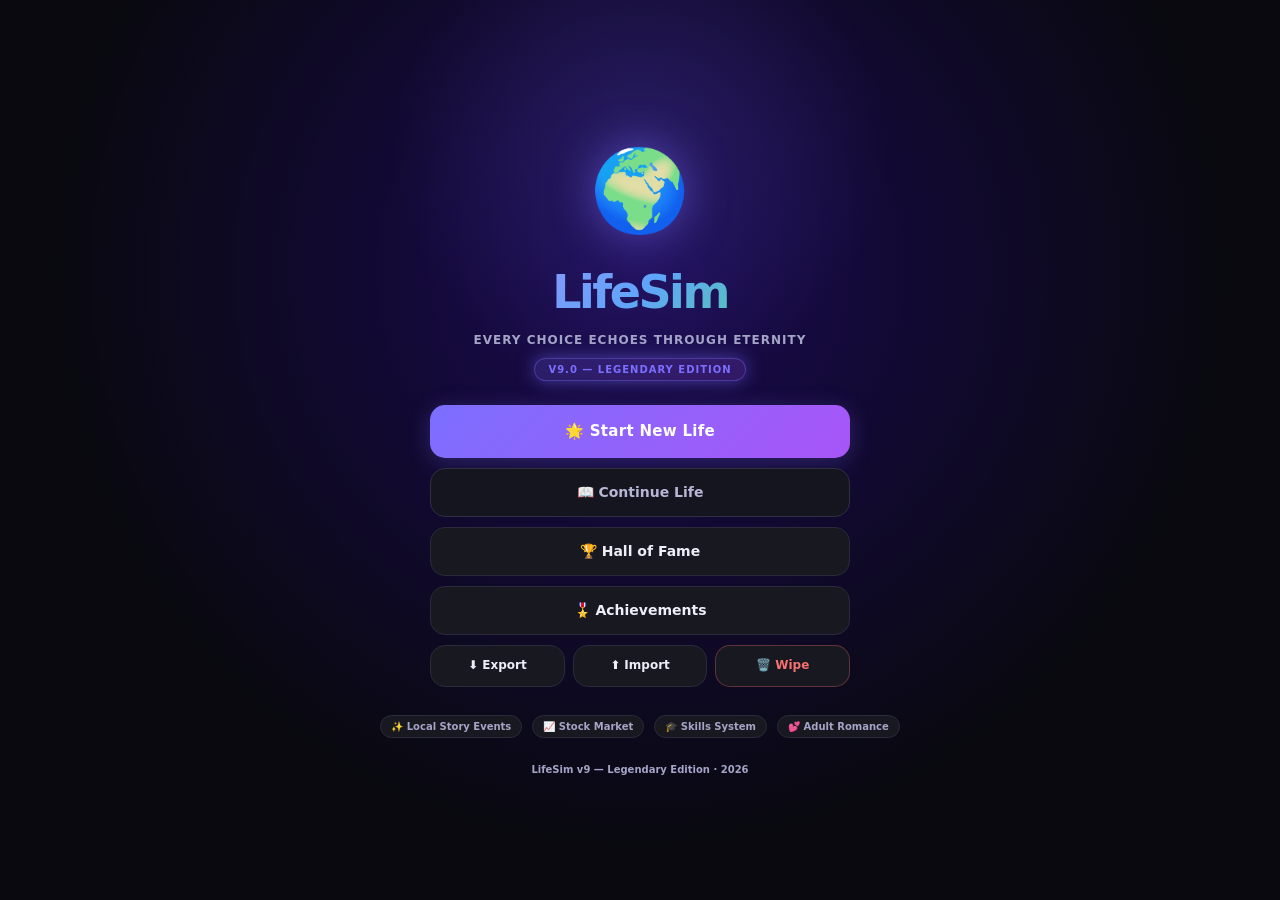
==== index.html @ a1b8a479 "release" ====
<!DOCTYPE html>
<html lang="en">
<head>
<meta charset="UTF-8">
<meta name="viewport" content="width=device-width,initial-scale=1">
<title>LifeSim v9</title>
<meta name="description" content="A deep static life simulation game with careers, relationships, business, retirement, milestones, and replay challenges.">
<meta property="og:title" content="LifeSim v9">
<meta property="og:description" content="Live a full simulated life with choices that ripple across years.">
<meta property="og:image" content="og-image.svg">
<meta name="twitter:card" content="summary_large_image">
<link rel="icon" href="favicon.svg" type="image/svg+xml">
<link rel="stylesheet" href="css/base.css">
<link rel="stylesheet" href="css/components.css">
<link rel="stylesheet" href="css/screens.css">
<link rel="stylesheet" href="css/animations.css">
</head>
<body>
<div id="app">

<!-- SPLASH -->
<div id="splash-screen" class="screen active">
  <div class="splash-glow"></div>
  <div class="splash-logo">
    <span class="logo-emoji">🌍</span>
    <h1>LifeSim</h1>
    <p class="tagline">Every choice echoes through eternity</p>
    <div class="ver-badge">v9.0 — LEGENDARY EDITION</div>
  </div>
  <div class="splash-menu">
    <button type="button" class="btn-primary btn-pulse" onclick="App.newLife()">🌟 Start New Life</button>
    <button type="button" class="btn-secondary" id="btn-continue" onclick="App.loadGame()" disabled>📖 Continue Life</button>
    <button type="button" class="btn-secondary" onclick="App.showHOF()">🏆 Hall of Fame</button>
    <button type="button" class="btn-secondary" onclick="App.showAchievements()">🎖️ Achievements</button>
    <div class="save-tools" aria-label="Save management">
      <button type="button" class="btn-secondary btn-compact" onclick="App.exportSave()">⬇️ Export</button>
      <button type="button" class="btn-secondary btn-compact" onclick="App.importSaveClick()">⬆️ Import</button>
      <button type="button" class="btn-secondary btn-compact danger-soft" onclick="App.wipeData()">🗑️ Wipe</button>
    </div>
    <input type="file" id="save-import" accept="application/json,.json" hidden onchange="App.importSaveFile(this)">
  </div>
  <div class="splash-features">
    <span>✨ Local Story Events</span><span>📈 Stock Market</span><span>🎓 Skills System</span><span>💕 Adult Romance</span>
  </div>
  <div class="splash-foot">LifeSim v9 — Legendary Edition · 2026</div>
</div>

<!-- CREATE -->
<div id="create-screen" class="screen">
  <div class="topbar">
    <button type="button" class="back-btn" onclick="App.show('splash-screen')">← Back</button>
    <span class="topbar-title">👶 Create Your Life</span>
    <span></span>
  </div>
  <div class="create-scroll">
    <div class="create-inner">
      <div class="create-left">
        <div class="create-avatar" id="create-avatar">👦</div>
        <div class="form-group">
          <label class="form-label">First Name</label>
          <input type="text" id="inp-name" name="name" class="form-input" placeholder="Enter name…" maxlength="20" autocomplete="given-name">
        </div>
        <div class="form-group">
          <label class="form-label">Gender</label>
          <div class="gender-grid">
            <button type="button" class="gbtn selected" id="gbtn-m" onclick="Create.setGender('male')"><span class="ge">👦</span>Male</button>
            <button type="button" class="gbtn" id="gbtn-f" onclick="Create.setGender('female')"><span class="ge">👧</span>Female</button>
          </div>
        </div>
        <div class="form-group">
          <label class="form-label">Country of Birth</label>
          <select id="inp-country" name="country" class="form-select"></select>
        </div>
        <div class="form-group">
          <label class="form-label">Difficulty</label>
          <select id="inp-diff" name="difficulty" class="form-select">
            <option value="easy">😊 Easy — Born wealthy</option>
            <option value="normal" selected>🙂 Normal — Average start</option>
            <option value="hard">😤 Hard — Born poor</option>
            <option value="extreme">💀 Extreme — Brutal realism</option>
            <option value="custom">⚙️ Custom — Set your own stats</option>
          </select>
        </div>
        <div class="form-group">
          <label class="form-label">Challenge Mode</label>
          <select id="inp-challenge" name="challenge" class="form-select" onchange="Create.updatePreview()"></select>
        </div>
        <div class="form-group">
          <label class="form-label">Starting Perk</label>
          <div class="row-card" onclick="Create.rollPerk()" style="margin-bottom:0">
            <span class="ri" id="perk-ico">🎲</span>
            <div class="rd"><div class="rt" id="perk-name">Random Perk</div><div class="rs" id="perk-desc">Rolls a replay perk for this life</div></div>
          </div>
        </div>
        <div id="custom-stats" style="display:none;background:var(--s1);border-radius:12px;padding:12px;border:1.5px solid var(--b1)">
          <div class="custom-stat-row"><span>😊 Happiness</span><input type="range" id="cs-hap" min="5" max="95" value="50" class="stat-slider" oninput="Create.sl('hap',this.value)"><span id="cs-hap-v" class="slider-val">50</span></div>
          <div class="custom-stat-row"><span>❤️ Health</span><input type="range" id="cs-hlt" min="5" max="95" value="50" class="stat-slider" oninput="Create.sl('hlt',this.value)"><span id="cs-hlt-v" class="slider-val">50</span></div>
          <div class="custom-stat-row"><span>🧠 Smarts</span><input type="range" id="cs-smt" min="5" max="95" value="50" class="stat-slider" oninput="Create.sl('smt',this.value)"><span id="cs-smt-v" class="slider-val">50</span></div>
          <div class="custom-stat-row"><span>✨ Looks</span><input type="range" id="cs-lks" min="5" max="95" value="50" class="stat-slider" oninput="Create.sl('lks',this.value)"><span id="cs-lks-v" class="slider-val">50</span></div>
        </div>
        <div class="form-group">
          <label class="form-label">Personality Trait</label>
          <div class="trait-grid" id="trait-grid"></div>
        </div>
      </div>
      <div class="create-right">
        <div class="form-group">
          <label class="form-label">🎯 Life Ambition</label>
          <div id="ambition-list"></div>
        </div>
        <div id="create-preview-box" style="background:var(--s2);border-radius:12px;padding:14px;border:1.5px solid var(--b1);margin-top:12px">
          <div style="font-size:10px;font-weight:900;color:var(--muted);text-transform:uppercase;letter-spacing:1.2px;margin-bottom:8px">Life Preview</div>
          <div id="preview-text" style="font-size:12px;font-weight:600;color:var(--muted);line-height:1.7"></div>
        </div>
      </div>
    </div>
    <button type="button" class="btn-primary" style="margin-top:12px;max-width:600px;margin-left:auto;margin-right:auto;display:block" onclick="App.startGame()">🚀 Begin Your Story</button>
  </div>
</div>

<!-- GAME -->
<div id="game-screen" class="screen">

  <!-- SIDEBAR (desktop only — shown via CSS) -->
  <aside class="game-sidebar" id="game-sidebar">
    <div class="sidebar-char">
      <div class="sidebar-avatar" id="g-avatar">😊</div>
      <div class="sidebar-name" id="g-name">Name</div>
      <div class="sidebar-sub" id="g-info">Age 0</div>
      <div class="sidebar-tags" id="g-tags"></div>
    </div>
    <div class="sidebar-money-box">
      <div class="smb-val" id="g-money">$0</div>
      <div class="smb-lbl">Net Worth</div>
      <div class="smb-inc" id="g-income"></div>
      <div class="smb-cash" id="g-cash"></div>
    </div>
    <div class="sidebar-stats">
      <div class="ssb"><div class="ssb-top"><span class="ssb-l">😊 Happiness</span><span class="ssb-v" id="sv-hap" style="color:var(--yellow)">0</span></div><div class="ssb-track"><div class="ssb-fill" id="sf-hap" style="background:var(--yellow)"></div></div></div>
      <div class="ssb"><div class="ssb-top"><span class="ssb-l">❤️ Health</span><span class="ssb-v" id="sv-hlt" style="color:var(--green)">0</span></div><div class="ssb-track"><div class="ssb-fill" id="sf-hlt" style="background:var(--green)"></div></div></div>
      <div class="ssb"><div class="ssb-top"><span class="ssb-l">🧠 Smarts</span><span class="ssb-v" id="sv-smt" style="color:var(--cyan)">0</span></div><div class="ssb-track"><div class="ssb-fill" id="sf-smt" style="background:var(--cyan)"></div></div></div>
      <div class="ssb"><div class="ssb-top"><span class="ssb-l">✨ Looks</span><span class="ssb-v" id="sv-lks" style="color:var(--pink)">0</span></div><div class="ssb-track"><div class="ssb-fill" id="sf-lks" style="background:var(--pink)"></div></div></div>
      <div class="ssb"><div class="ssb-top"><span class="ssb-l">⚡ Fitness</span><span class="ssb-v" id="sv-fit" style="color:var(--orange)">0</span></div><div class="ssb-track"><div class="ssb-fill" id="sf-fit" style="background:var(--orange)"></div></div></div>
      <div class="ssb"><div class="ssb-top"><span class="ssb-l">😤 Stress</span><span class="ssb-v" id="sv-str" style="color:var(--teal)">0</span></div><div class="ssb-track"><div class="ssb-fill" id="sf-str" style="background:var(--teal)"></div></div></div>
      <div class="ssb"><div class="ssb-top"><span class="ssb-l">🌟 Fame</span><span class="ssb-v" id="sv-fam" style="color:var(--accent)">0</span></div><div class="ssb-track"><div class="ssb-fill" id="sf-fam" style="background:var(--accent)"></div></div></div>
      <div class="ssb"><div class="ssb-top"><span class="ssb-l">⚖️ Karma</span><span class="ssb-v" id="sv-kar" style="color:var(--teal)">0</span></div><div class="ssb-track"><div class="ssb-fill" id="sf-kar" style="background:var(--teal)"></div></div></div>
    </div>
    <div class="sidebar-spacer"></div>
    <button type="button" class="age-btn-side" id="age-btn-side" onclick="Engine.ageUp()">⏩ Age Up — Year +1</button>
  </aside>

  <!-- MAIN CONTENT -->
  <div class="game-main">
    <!-- Mobile-only header -->
    <div class="game-hdr" id="game-hdr">
      <div class="hdr-row1">
        <div class="avatar-wrap" id="g-avatar-m">😊</div>
        <div class="char-meta">
          <div class="char-name" id="g-name-m">Name</div>
          <div class="char-sub" id="g-info-m">Age 0</div>
          <div class="char-tags" id="g-tags-m"></div>
        </div>
        <div class="money-block">
          <div class="money-val" id="g-money-m">$0</div>
          <div class="money-lbl">Net Worth</div>
          <div class="money-inc" id="g-income-m"></div>
          <div class="money-cash" id="g-cash-m"></div>
        </div>
      </div>
      <div class="stats-bar-grid">
        <div class="sb"><div class="sb-top"><span class="sb-l">😊</span><span class="sb-v" id="sv-hap-m" style="color:var(--yellow)">0</span></div><div class="sb-track"><div class="sb-fill" id="sf-hap-m" style="background:var(--yellow)"></div></div></div>
        <div class="sb"><div class="sb-top"><span class="sb-l">❤️</span><span class="sb-v" id="sv-hlt-m" style="color:var(--green)">0</span></div><div class="sb-track"><div class="sb-fill" id="sf-hlt-m" style="background:var(--green)"></div></div></div>
        <div class="sb"><div class="sb-top"><span class="sb-l">🧠</span><span class="sb-v" id="sv-smt-m" style="color:var(--cyan)">0</span></div><div class="sb-track"><div class="sb-fill" id="sf-smt-m" style="background:var(--cyan)"></div></div></div>
        <div class="sb"><div class="sb-top"><span class="sb-l">✨</span><span class="sb-v" id="sv-lks-m" style="color:var(--pink)">0</span></div><div class="sb-track"><div class="sb-fill" id="sf-lks-m" style="background:var(--pink)"></div></div></div>
        <div class="sb"><div class="sb-top"><span class="sb-l">⚡</span><span class="sb-v" id="sv-fit-m" style="color:var(--orange)">0</span></div><div class="sb-track"><div class="sb-fill" id="sf-fit-m" style="background:var(--orange)"></div></div></div>
        <div class="sb"><div class="sb-top"><span class="sb-l">😤</span><span class="sb-v" id="sv-str-m" style="color:var(--teal)">0</span></div><div class="sb-track"><div class="sb-fill" id="sf-str-m" style="background:var(--teal)"></div></div></div>
        <div class="sb"><div class="sb-top"><span class="sb-l">🌟</span><span class="sb-v" id="sv-fam-m" style="color:var(--accent)">0</span></div><div class="sb-track"><div class="sb-fill" id="sf-fam-m" style="background:var(--accent)"></div></div></div>
        <div class="sb"><div class="sb-top"><span class="sb-l">⚖️</span><span class="sb-v" id="sv-kar-m" style="color:var(--teal)">0</span></div><div class="sb-track"><div class="sb-fill" id="sf-kar-m" style="background:var(--teal)"></div></div></div>
      </div>
    </div>

    <!-- Tab nav -->
    <nav class="nav-bar">
      <button type="button" class="nt active" data-tab="life"     onclick="UI.tab('life')">    <span class="ni">🌟</span><span class="nl">Life</span></button>
      <button type="button" class="nt"        data-tab="mind"     onclick="UI.tab('mind')">    <span class="ni">🧠</span><span class="nl">Mind</span></button>
      <button type="button" class="nt"        data-tab="love"     onclick="UI.tab('love')">    <span class="ni">❤️</span><span class="nl">Love</span></button>
      <button type="button" class="nt"        data-tab="career"   onclick="UI.tab('career')">  <span class="ni">💼</span><span class="nl">Career</span></button>
      <button type="button" class="nt"        data-tab="assets"   onclick="UI.tab('assets')">  <span class="ni">🏠</span><span class="nl">Assets</span></button>
      <button type="button" class="nt"        data-tab="health"   onclick="UI.tab('health')">  <span class="ni">❤️‍🩹</span><span class="nl">Health</span></button>
      <button type="button" class="nt"        data-tab="crime"    onclick="UI.tab('crime')">   <span class="ni">🚔</span><span class="nl">Crime</span></button>
      <button type="button" class="nt"        data-tab="social"   onclick="UI.tab('social')">  <span class="ni">📱</span><span class="nl">Social</span></button>
      <button type="button" class="nt"        data-tab="business" onclick="UI.tab('business')"><span class="ni">🏢</span><span class="nl">Biz</span></button>
      <button type="button" class="nt"        data-tab="pets"     onclick="UI.tab('pets')">    <span class="ni">🐾</span><span class="nl">Pets</span></button>
      <button type="button" class="nt"        data-tab="skills"   onclick="UI.tab('skills')">  <span class="ni">🎓</span><span class="nl">Skills</span></button>
      <button type="button" class="nt"        data-tab="stocks"   onclick="UI.tab('stocks')">  <span class="ni">📈</span><span class="nl">Stocks</span></button>
      <button type="button" class="nt"        data-tab="goals"    onclick="UI.tab('goals')">   <span class="ni">🎯</span><span class="nl">Goals</span></button>
    </nav>

    <!-- Content -->
    <div class="content-area">
      <div id="tab-life"     class="tab-panel active"></div>
      <div id="tab-mind"     class="tab-panel"></div>
      <div id="tab-love"     class="tab-panel"></div>
      <div id="tab-career"   class="tab-panel"></div>
      <div id="tab-assets"   class="tab-panel"></div>
      <div id="tab-health"   class="tab-panel"></div>
      <div id="tab-crime"    class="tab-panel"></div>
      <div id="tab-social"   class="tab-panel"></div>
      <div id="tab-business" class="tab-panel"></div>
      <div id="tab-pets"     class="tab-panel"></div>
      <div id="tab-skills"   class="tab-panel"></div>
      <div id="tab-stocks"   class="tab-panel"></div>
      <div id="tab-goals"    class="tab-panel"></div>
    </div>

    <!-- Mobile footer age-up -->
    <div class="game-foot">
      <div class="age-wrap">
        <button type="button" class="age-btn" id="age-btn" onclick="Engine.ageUp()">⏩ Age Up — Year +1</button>
      </div>
    </div>
  </div><!-- .game-main -->
</div><!-- #game-screen -->

<!-- DEATH -->
<div id="death-screen" class="screen">
  <div class="death-bg-fx"></div>
  <div class="death-body">
    <div class="death-icon">🪦</div>
    <h2 class="death-title" id="dt-title">You have died.</h2>
    <p class="death-cause" id="dt-cause"></p>
    <blockquote class="death-quote" id="dt-quote"></blockquote>
    <div class="death-grade-box">
      <div class="death-grade" id="dt-grade">C</div>
      <div class="death-grade-lbl" id="dt-grade-lbl">Average Life</div>
    </div>
    <div class="death-story" id="dt-story"></div>
    <div class="death-stats" id="dt-stats"></div>
    <div class="death-acts">
      <button type="button" class="btn-primary" onclick="App.newLife()">🌟 New Life</button>
      <button type="button" class="btn-secondary" onclick="App.show('splash-screen')">🏠 Main Menu</button>
    </div>
  </div>
</div>

<!-- HOF -->
<div id="hof-screen" class="screen">
  <div class="topbar">
    <button type="button" class="back-btn" onclick="App.show('splash-screen')">← Back</button>
    <span class="topbar-title">🏆 Hall of Fame</span><span></span>
  </div>
  <div class="hof-body" id="hof-body"></div>
</div>

<!-- ACHIEVEMENTS -->
<div id="ach-screen" class="screen">
  <div class="topbar">
    <button type="button" class="back-btn" onclick="App.show('splash-screen')">← Back</button>
    <span class="topbar-title">🎖️ Achievements</span><span></span>
  </div>
  <div class="ach-body" id="ach-body"></div>
</div>

</div><!-- #app -->

<!-- Modal -->
<div class="modal-bg" id="ev-modal">
  <div class="modal-box">
    <button type="button" class="modal-skip-btn" onclick="UI.closeModal()" title="Skip" aria-label="Skip event">✕</button>
    <span class="modal-icon" id="m-ico">✨</span>
    <div class="modal-title" id="m-title">Event</div>
    <div class="modal-text"  id="m-text"></div>
    <div class="modal-choices" id="m-choices"></div>
  </div>
</div>

<!-- Toast -->
<div id="toast-wrap"></div>

<script src="js/helpers.js"></script>
<script src="data/names.js"></script>
<script src="data/countries.js"></script>
<script src="data/careers.js"></script>
<script src="data/properties.js"></script>
<script src="data/achievements.js"></script>
<script src="data/events.js"></script>
<script src="data/replay.js"></script>
<script src="js/save.js"></script>
<script src="js/life_progress.js"></script>
<script src="js/ui.js"></script>
<script src="js/relations.js"></script>
<script src="js/career.js"></script>
<script src="js/assets.js"></script>
<script src="js/health.js"></script>
<script src="js/crime.js"></script>
<script src="js/social.js"></script>
<script src="js/business.js"></script>
<script src="js/pets.js"></script>
<script src="js/goals.js"></script>
<script src="js/skills.js"></script>
<script src="js/stocks.js"></script>
<script src="js/story_events.js"></script>
<script src="js/engine.js"></script>
<script src="js/main.js"></script>
</body>
</html>
---- css/base.css ----
/* base.css — LifeSim v9 */
*,*::before,*::after{margin:0;padding:0;box-sizing:border-box;-webkit-tap-highlight-color:transparent}
:root{
  --bg:#09090f;--s1:#101018;--s2:#181820;--s3:#202030;--b1:#2a2a3a;--b2:#363648;
  --txt:#eeeef8;--muted:#a4a4c7;--dim:#76769a;
  --accent:#7c6fff;--accent2:#a855f7;--glow:rgba(124,111,255,.26);
  --green:#4ade80;--yellow:#fbbf24;--cyan:#22d3ee;--pink:#f472b6;
  --red:#f87171;--orange:#fb923c;--teal:#2dd4bf;--rose:#fb7185;
  --r:15px;--rs:10px;
  /* Desktop layout */
  --sidebar-w:270px;
}
html,body{
  height:100%;font-family:'Nunito','Segoe UI',system-ui,sans-serif;
  background:var(--bg);color:var(--txt);font-size:15px;line-height:1.5;
  -webkit-font-smoothing:antialiased;
}
button{font-family:inherit;color:inherit;min-width:0;overflow-wrap:anywhere}
button,input,select,textarea{font:inherit}
button:focus-visible,
input:focus-visible,
select:focus-visible,
textarea:focus-visible,
[role="button"]:focus-visible{
  outline:2px solid rgba(238,238,248,.95);
  outline-offset:3px;
  box-shadow:0 0 0 5px rgba(124,111,255,.34);
}
button:disabled{cursor:not-allowed}
::-webkit-scrollbar{width:4px;height:4px}
::-webkit-scrollbar-thumb{background:var(--b1);border-radius:3px}
/* Utility */
.sec{font-size:10px;font-weight:900;color:var(--muted);text-transform:uppercase;letter-spacing:1.4px;margin:16px 0 9px}
.sec:first-child{margin-top:2px}
.empty{text-align:center;padding:28px 12px;color:var(--muted)}
.empty .ei{font-size:38px;display:block;margin-bottom:8px}
.empty p{font-size:13px;font-weight:600;line-height:1.5}
.stat-slider{width:100%;accent-color:var(--accent);cursor:pointer}
.slider-val{font-size:12px;font-weight:900;color:var(--accent);min-width:28px;text-align:right}
.custom-stat-row{display:flex;align-items:center;gap:10px;padding:7px 0;border-bottom:1px solid var(--b1)}
.custom-stat-row:last-child{border-bottom:none}
.custom-stat-row>span:first-child{font-size:12px;font-weight:700;min-width:100px}
.addiction-warn{background:rgba(251,146,60,.1);border:1.5px solid rgba(251,146,60,.38);border-radius:12px;padding:11px 13px;margin-bottom:9px;display:flex;align-items:center;gap:9px}
.aw-ico{font-size:22px;flex-shrink:0}.aw-txt{font-size:12px;font-weight:700;color:var(--orange);line-height:1.4}
.info-box{background:var(--s2);border-radius:12px;padding:12px 14px;margin-bottom:10px;border:1px solid var(--b1)}
.info-box p{font-size:13px;font-weight:600;color:var(--muted);line-height:1.5}
.prison-banner{background:rgba(248,113,113,.08);border:1.5px solid rgba(248,113,113,.35);border-radius:13px;padding:14px;text-align:center;margin-bottom:12px}
.prison-banner h3{font-size:15px;font-weight:900;color:var(--red)}.prison-banner p{font-size:12px;color:var(--muted);font-weight:600;margin-top:4px}
.nw-box{background:linear-gradient(135deg,var(--s1),var(--s2));border-radius:var(--r);padding:15px;text-align:center;margin-bottom:12px;border:1.5px solid var(--b1)}
.nw-lbl{font-size:10px;font-weight:800;color:var(--muted);text-transform:uppercase;letter-spacing:1.2px}
.nw-amt{font-size:26px;font-weight:900;color:var(--green);margin:5px 0 3px}
.nw-sub{font-size:11px;color:var(--muted);font-weight:700}
.prog-bar{height:7px;background:var(--s3);border-radius:4px;overflow:hidden}
.prog-fill{height:100%;border-radius:4px;transition:width .5s ease}
.badge{display:inline-block;padding:2px 8px;border-radius:20px;font-size:10px;font-weight:800;background:var(--s3);color:var(--muted)}
.badge-g{background:rgba(74,222,128,.13);color:var(--green)}.badge-r{background:rgba(248,113,113,.13);color:var(--red)}.badge-y{background:rgba(251,191,36,.13);color:var(--yellow)}.badge-p{background:rgba(244,114,182,.13);color:var(--pink)}.badge-a{background:rgba(124,111,255,.15);color:var(--accent)}.badge-o{background:rgba(251,146,60,.13);color:var(--orange)}
/* Sidebar-specific stat bars */
.ssb{display:flex;flex-direction:column;gap:3px}
.ssb-top{display:flex;justify-content:space-between;align-items:center}
.ssb-l{font-size:11px;font-weight:700;color:var(--muted)}
.ssb-v{font-size:11px;font-weight:900;transition:color .3s}
.ssb-track{height:7px;background:rgba(255,255,255,.07);border-radius:4px;overflow:hidden}
.ssb-fill{height:100%;border-radius:4px;transition:width .6s cubic-bezier(.4,0,.2,1)}
/* Partner card */
.partner-card{background:var(--s1);border:1.5px solid var(--b1);border-radius:var(--r);padding:14px;margin-bottom:12px}
.sb-l{font-size:10px;font-weight:800;color:var(--muted);text-transform:uppercase;letter-spacing:.5px}

/* ── LifeSim v9 additions ── */
.row-card{display:flex;align-items:center;gap:11px;background:var(--s1);border:1.5px solid var(--b1);border-radius:var(--r);padding:12px 13px;margin-bottom:8px;transition:border-color .2s}
.row-card:hover{border-color:var(--b2)}
.ri{font-size:24px;flex-shrink:0}
.rd{flex:1;min-width:0}
.rt{font-size:13px;font-weight:800;color:var(--txt);margin-bottom:2px}
.rs{font-size:11px;font-weight:600;color:var(--muted);line-height:1.4}
.btn-sm{padding:7px 12px;font-size:12px;font-weight:800;border-radius:8px;cursor:pointer;border:1.5px solid var(--accent);background:rgba(124,111,255,.15);color:var(--accent);transition:all .18s}
.btn-sm:hover{background:rgba(124,111,255,.28)}

/* Story loading spinner */
.ai-dot-spinner{display:flex;justify-content:center;gap:8px;padding:10px 0}
.ai-dot-spinner span{width:10px;height:10px;border-radius:50%;background:var(--accent);animation:dotPulse 1.4s ease-in-out infinite}
.ai-dot-spinner span:nth-child(2){animation-delay:.22s}
.ai-dot-spinner span:nth-child(3){animation-delay:.44s}
@keyframes dotPulse{0%,80%,100%{transform:scale(.55);opacity:.4}40%{transform:scale(1);opacity:1}}

/* Log entries money type */
.log-entry.money .log-age{color:var(--yellow)}
.log-entry.money{border-left-color:var(--yellow)}

/* Splash v9 glow upgrade */
.ver-badge{background:linear-gradient(135deg,var(--accent),var(--accent2));color:#fff;font-size:11px;font-weight:900;letter-spacing:1.2px;padding:4px 14px;border-radius:20px;display:inline-block;margin-top:8px;box-shadow:0 0 18px rgba(124,111,255,.5)}

/* Stock trend colours */
.trend-up{color:var(--green)}.trend-down{color:var(--red)}

/* Skill level pip row */
.skill-pips{display:flex;gap:3px;margin-top:4px}
.skill-pip{width:10px;height:10px;border-radius:2px;background:var(--s3)}
.skill-pip.filled{background:var(--accent)}
---- css/components.css ----
/* components.css — LifeSim v9 */
/* Buttons */
.btn-primary{display:block;width:100%;min-height:48px;background:linear-gradient(135deg,var(--accent),var(--accent2));color:#fff;border:none;padding:15px 20px;border-radius:var(--r);font-family:inherit;font-size:15px;font-weight:900;cursor:pointer;transition:transform .12s,box-shadow .2s;box-shadow:0 4px 22px var(--glow);text-align:center;letter-spacing:.3px}
.btn-primary:hover{transform:translateY(-2px);box-shadow:0 8px 30px rgba(124,111,255,.42)}
.btn-primary:active{transform:scale(.97)}
.btn-primary:disabled{background:#242436;color:#aaaac8;border:1.5px solid var(--b2);cursor:not-allowed;transform:none;box-shadow:none}
.btn-pulse{animation:btnPulse 2.8s ease-in-out infinite}
@keyframes btnPulse{0%,100%{box-shadow:0 4px 22px var(--glow)}50%{box-shadow:0 4px 42px rgba(168,85,247,.48)}}
.btn-secondary{display:block;width:100%;min-height:46px;background:var(--s2);color:var(--txt);border:1.5px solid var(--b1);padding:13px 20px;border-radius:var(--r);font-family:inherit;font-size:14px;font-weight:800;cursor:pointer;transition:background .18s,border-color .18s,color .18s;text-align:center}
.btn-secondary:hover{background:var(--s3);border-color:var(--accent)}
.btn-secondary:disabled{background:#151520;border-color:#2f2f42;color:#b6b6d5;cursor:not-allowed;opacity:1}
.btn-compact{min-height:42px;padding:10px 11px;font-size:12px;line-height:1.25}
.danger-soft{border-color:rgba(248,113,113,.32);color:var(--red)}
.danger-soft:hover{border-color:var(--red);background:rgba(248,113,113,.1)}
.btn-sm{padding:7px 12px;font-size:11px;border-radius:var(--rs);width:auto;display:inline-block}
/* Cards */
.act-grid{display:grid;grid-template-columns:1fr 1fr;gap:8px}
.card{background:var(--s1);border:1.5px solid var(--b1);border-radius:14px;padding:13px 10px;cursor:pointer;text-align:center;display:flex;flex-direction:column;gap:4px;transition:background .18s,border-color .18s,transform .18s,box-shadow .18s;user-select:none;position:relative;-webkit-tap-highlight-color:transparent;min-height:86px}
.card:hover{background:var(--s2);border-color:var(--accent);transform:translateY(-2px);box-shadow:0 6px 18px rgba(0,0,0,.38)}
.card:active{transform:scale(.95)}
.card .ci{font-size:24px}.card .cn{font-size:11px;font-weight:900;line-height:1.25;color:var(--txt);overflow-wrap:anywhere}.card .cd{font-size:10px;color:var(--muted);font-weight:700;line-height:1.3;overflow-wrap:anywhere}
.card.danger{border-color:rgba(248,113,113,.25)}.card.danger:hover{border-color:var(--red);background:rgba(248,113,113,.05)}
.card.special{border-color:rgba(251,191,36,.28);background:rgba(251,191,36,.04)}
.card.locked{opacity:.62;cursor:not-allowed;pointer-events:none}
/* Row cards */
.row-card{background:var(--s1);border:1.5px solid var(--b1);border-radius:13px;padding:12px 13px;display:flex;align-items:center;gap:11px;margin-bottom:8px;cursor:pointer;transition:background .18s,border-color .18s,transform .18s;user-select:none}
.row-card:hover{background:var(--s2);border-color:var(--accent)}
.row-card:active{transform:scale(.97)}
.row-card .ri{font-size:26px;flex-shrink:0}.row-card .rd{flex:1;min-width:0}.row-card .rt{font-size:13px;font-weight:800;overflow-wrap:anywhere}.row-card .rs{font-size:11px;color:var(--muted);font-weight:700;margin-top:2px;overflow-wrap:anywhere}.row-card .rv{color:var(--green);font-size:13px;font-weight:900;white-space:nowrap;flex-shrink:0}
.row-card.locked{opacity:.6;cursor:not-allowed;pointer-events:none}
/* Mobile stat bars (game-hdr) */
.stats-bar-grid{display:grid;grid-template-columns:1fr 1fr;gap:6px}
.sb{display:flex;flex-direction:column;gap:2px}
.sb-top{display:flex;justify-content:space-between;align-items:center}
.sb-v{font-size:10px;font-weight:900;transition:color .3s}
.sb-track{height:5px;background:rgba(255,255,255,.06);border-radius:3px;overflow:hidden}
.sb-fill{height:100%;border-radius:3px;transition:width .6s cubic-bezier(.4,0,.2,1)}
/* Relation card */
.rel-card{background:var(--s1);border:1.5px solid var(--b1);border-radius:13px;padding:11px 13px;display:flex;align-items:center;gap:10px;margin-bottom:8px;cursor:pointer;transition:background .18s,border-color .18s}
.rel-card:hover{background:var(--s2)}
.rel-av{width:42px;height:42px;border-radius:50%;background:var(--s2);display:flex;align-items:center;justify-content:center;font-size:22px;flex-shrink:0;border:2px solid var(--b2)}
.rel-inf{flex:1;min-width:0}.rel-name{font-size:13px;font-weight:800}.rel-role{font-size:11px;color:var(--muted);font-weight:600;margin-top:1px}
.rel-bar{height:5px;background:var(--s3);border-radius:3px;overflow:hidden;margin-top:5px}
.rel-fill{height:100%;border-radius:3px;transition:width .5s}
/* Modal */
.modal-bg{display:none;position:fixed;inset:0;background:rgba(0,0,0,.84);z-index:300;justify-content:flex-end;align-items:flex-end}
.modal-bg.open{display:flex}
@media(min-width:900px){.modal-bg{justify-content:center;align-items:center}}
.modal-box{background:var(--s1);border-radius:22px 22px 0 0;padding:22px 20px 30px;width:100%;max-width:480px;border-top:1px solid var(--b2);max-height:88vh;overflow-y:auto;overflow-x:hidden;position:relative;animation:modalUp .3s cubic-bezier(.34,1.4,.64,1)}
@media(min-width:900px){.modal-box{border-radius:22px;border:1px solid var(--b2);max-height:80vh;max-width:520px;animation:modalPop .25s ease}}
@keyframes modalPop{from{opacity:0;transform:scale(.93)}to{opacity:1;transform:scale(1)}}
.modal-skip-btn{position:absolute;top:14px;right:14px;background:var(--s2);border:1.5px solid var(--b1);color:var(--txt);width:32px;height:32px;border-radius:50%;font-size:13px;cursor:pointer;display:flex;align-items:center;justify-content:center;transition:background .18s,border-color .18s,color .18s;z-index:10}
.modal-skip-btn:hover{background:var(--red);border-color:var(--red);color:#fff}
.modal-icon{font-size:44px;text-align:center;display:block;margin-bottom:7px}
.modal-title{font-size:18px;font-weight:900;text-align:center;margin-bottom:6px;padding:0 34px;overflow-wrap:anywhere}
.modal-text{color:var(--muted);font-size:13px;text-align:center;line-height:1.6;margin-bottom:14px;font-weight:600;overflow-wrap:anywhere}
.modal-choices{display:flex;flex-direction:column;gap:8px}
.choice-btn{background:var(--s2);border:1.5px solid var(--b1);color:var(--txt);padding:12px 14px;border-radius:12px;font-family:inherit;font-size:13px;font-weight:700;cursor:pointer;text-align:left;transition:background .18s,border-color .18s,color .18s;display:flex;flex-direction:column;gap:3px;width:100%;min-height:44px;min-width:0;overflow-wrap:anywhere}
.choice-btn:hover{background:var(--accent);border-color:var(--accent);color:#fff}
.choice-btn:hover .choice-sub{color:rgba(255,255,255,.75)}
.choice-label{font-size:13px;font-weight:800;overflow-wrap:anywhere}
.choice-sub{font-size:11px;color:var(--muted);font-weight:600;line-height:1.4;overflow-wrap:anywhere}
@media(max-width:380px){
  .modal-box{padding:18px 13px calc(18px + env(safe-area-inset-bottom));max-height:92dvh}
  .modal-icon{font-size:36px}
  .modal-title{font-size:16px}
  .choice-btn{font-size:12px;padding:11px 12px}
}
/* Toast */
#toast-wrap{position:fixed;top:14px;left:50%;transform:translateX(-50%);z-index:400;display:flex;flex-direction:column;align-items:center;gap:6px;pointer-events:none;width:90%;max-width:350px}
.toast{background:var(--s3);border:1.5px solid var(--b2);border-radius:18px;padding:9px 18px;font-size:13px;font-weight:700;box-shadow:0 4px 22px rgba(0,0,0,.55);text-align:center;overflow-wrap:anywhere;max-width:100%}
.toast-ach{background:rgba(251,191,36,.14);border-color:rgba(251,191,36,.45);color:var(--yellow)}
.toast-good{background:rgba(74,222,128,.12);border-color:rgba(74,222,128,.35);color:var(--green)}
.toast-bad{background:rgba(248,113,113,.12);border-color:rgba(248,113,113,.35);color:var(--red)}
/* Net worth box */
.nw-box{background:linear-gradient(135deg,var(--s1),var(--s2));border-radius:var(--r);padding:15px;text-align:center;margin-bottom:12px;border:1.5px solid var(--b1)}
.nw-lbl{font-size:10px;font-weight:800;color:var(--muted);text-transform:uppercase;letter-spacing:1.2px}
.nw-amt{font-size:26px;font-weight:900;color:var(--green);margin:5px 0 3px}
.nw-sub{font-size:11px;color:var(--muted);font-weight:700}
/* Forms */
.form-group{display:flex;flex-direction:column;gap:7px;margin-bottom:4px}
.form-label{font-size:10px;font-weight:900;color:var(--muted);text-transform:uppercase;letter-spacing:1.2px}
.form-input,.form-select{background:var(--s1);border:1.5px solid var(--b1);color:var(--txt);padding:12px 14px;border-radius:12px;font-family:inherit;font-size:14px;font-weight:700;min-height:46px;transition:border-color .2s,background .2s}
.form-input:focus,.form-select:focus{border-color:var(--accent);background:var(--s2)}
.form-select option{background:#101018}
.gender-grid{display:grid;grid-template-columns:1fr 1fr;gap:10px}
.gbtn{background:var(--s1);border:2px solid var(--b1);color:var(--txt);padding:14px 12px;border-radius:13px;font-family:inherit;font-size:12px;font-weight:800;cursor:pointer;text-align:center;display:flex;flex-direction:column;align-items:center;gap:5px;transition:all .2s}
.gbtn .ge{font-size:30px}
.gbtn.selected{border-color:var(--accent);background:rgba(124,111,255,.13)}
/* Trait grid */
.trait-grid{display:grid;grid-template-columns:1fr 1fr;gap:8px}
.trait-btn{background:var(--s1);border:2px solid var(--b1);border-radius:12px;padding:10px;cursor:pointer;text-align:left;transition:background .18s,border-color .18s;display:flex;align-items:center;gap:8px;width:100%;font-family:inherit;color:var(--txt);min-height:64px}
.trait-btn:hover{border-color:var(--accent);background:var(--s2)}
.trait-btn.selected{border-color:var(--accent);background:rgba(124,111,255,.13)}
.trait-btn .ti{font-size:20px;flex-shrink:0}
.trait-btn .td{display:flex;flex-direction:column;gap:1px;min-width:0}
.trait-btn .tn{font-size:11px;font-weight:800;overflow-wrap:anywhere}
.trait-btn .ts{font-size:10px;color:var(--muted);font-weight:700;line-height:1.3;overflow-wrap:anywhere}
/* Career hero */
.career-hero{background:var(--s1);border-radius:var(--r);padding:16px;text-align:center;margin-bottom:12px;border:1.5px solid var(--b1)}
.ch-ico{font-size:42px}.ch-title{font-size:17px;font-weight:900;margin-top:5px}.ch-co{color:var(--muted);font-size:12px;font-weight:600}.ch-sal{color:var(--green);font-size:14px;font-weight:900;margin-top:6px}.ch-meta{color:var(--muted);font-size:11px;font-weight:700;margin-top:3px}
/* Business hero */
.biz-hero{background:linear-gradient(135deg,var(--s1),var(--s2));border:1.5px solid var(--b1);border-radius:var(--r);padding:16px;text-align:center;margin-bottom:12px}
.biz-ico{font-size:40px}.biz-name{font-size:16px;font-weight:900;margin-top:5px}.biz-type{color:var(--muted);font-size:12px;font-weight:600}.biz-rev{color:var(--green);font-size:14px;font-weight:900;margin-top:6px}.biz-val{color:var(--muted);font-size:11px;font-weight:700;margin-top:2px}
/* Fame card */
.fame-card{background:linear-gradient(135deg,var(--s1),var(--s2));border:1.5px solid rgba(124,111,255,.28);border-radius:var(--r);padding:14px;text-align:center;margin-bottom:12px}
/* Log */
.log-list{display:flex;flex-direction:column;gap:6px}
.log-entry{background:var(--s1);border-radius:10px;padding:10px 12px;border-left:3px solid var(--dim);animation:logIn .25s ease}
.log-entry.good{border-left-color:var(--green)}.log-entry.bad{border-left-color:var(--red)}.log-entry.special{border-left-color:var(--yellow);background:rgba(251,191,36,.04)}.log-entry.love{border-left-color:var(--pink)}.log-entry.sexy{border-left-color:var(--rose);background:rgba(251,113,133,.04)}.log-entry.money{border-left-color:var(--green);background:rgba(74,222,128,.04)}.log-entry.crime{border-left-color:var(--red);background:rgba(248,113,113,.04)}.log-entry.fame{border-left-color:var(--accent);background:rgba(124,111,255,.04)}.log-entry.world{border-left-color:var(--orange);background:rgba(251,146,60,.04)}
.log-age{font-size:10px;font-weight:800;color:var(--muted);margin-bottom:2px}
.log-txt{font-size:13px;font-weight:600;line-height:1.45}
/* Progress / timeline */
.life-panel-grid{display:grid;grid-template-columns:1fr;gap:8px;margin-bottom:12px}
@media(min-width:700px){.life-panel-grid{grid-template-columns:1fr 1fr}}
.mini-panel{background:var(--s1);border:1.5px solid var(--b1);border-radius:12px;padding:12px 13px}
.mini-k{font-size:10px;font-weight:900;color:var(--muted);text-transform:uppercase;letter-spacing:1.1px;margin-bottom:5px}
.mini-v{font-size:13px;font-weight:900;color:var(--txt);line-height:1.35}
.mini-sub{font-size:11px;color:var(--muted);font-weight:700;margin-top:4px;line-height:1.4}
.timeline-row{background:var(--s1);border:1.5px solid var(--b1);border-radius:12px;padding:10px 12px;margin-bottom:7px;display:flex;gap:10px;align-items:flex-start;font-size:12px;color:var(--muted);font-weight:700;line-height:1.35}
.timeline-row span{font-size:20px;line-height:1}
.timeline-row strong{color:var(--txt);font-size:12px}
.empty.compact{padding:16px 10px}
.empty.compact .ei{font-size:28px}
.stat-pop{animation:statPop .35s ease}
@keyframes statPop{0%{transform:scale(1)}45%{transform:scale(1.25)}100%{transform:scale(1)}}
.ach-progress{margin-top:7px;display:grid;grid-template-columns:1fr auto;gap:8px;align-items:center}
.ach-progress .prog-bar{height:6px}
.ach-progress span{font-size:10px;font-weight:800;color:var(--muted)}
/* Desktop card grid is 3-wide (applied via media query in screens.css) */
---- css/screens.css ----
/* screens.css — LifeSim v9 — Full responsive layout */
/* ─────────────────────────────────────────────────── */

/* App root — fills viewport at all sizes */
#app{width:100%;height:100vh;height:100dvh;overflow:hidden;display:flex;flex-direction:column}

/* Every screen fills the container */
.screen{display:none;flex-direction:column;width:100%;height:100%;overflow:hidden;position:absolute;top:0;left:0}
.screen.active{display:flex;position:relative}

/* ═══ TOPBAR ═══ */
.topbar{display:flex;align-items:center;justify-content:space-between;padding:13px 16px;border-bottom:1px solid var(--b1);flex-shrink:0;background:var(--s1)}
.back-btn{background:none;border:none;color:var(--accent);font-family:inherit;font-size:14px;font-weight:800;cursor:pointer;padding:4px 8px;border-radius:8px;transition:background .18s}
.back-btn:hover{background:rgba(124,111,255,.12)}
.topbar-title{font-size:16px;font-weight:900;min-width:0;text-align:center;overflow-wrap:anywhere}

/* ═══ SPLASH ═══ */
#splash-screen{
  background:radial-gradient(ellipse at 50% 0%,#1a0a52 0%,var(--bg) 65%);
  justify-content:center;align-items:center;gap:24px;padding:40px 20px 32px;position:relative;overflow-y:auto;overflow-x:hidden
}
.splash-glow{position:absolute;top:-100px;left:50%;transform:translateX(-50%);width:500px;height:500px;background:radial-gradient(circle,rgba(124,111,255,.18) 0%,transparent 70%);pointer-events:none}
.splash-logo{text-align:center;z-index:1;width:100%;max-width:420px;min-width:0}
.logo-emoji{font-size:80px;display:block;filter:drop-shadow(0 0 22px rgba(124,111,255,.5))}
.splash-logo h1{font-size:46px;font-weight:900;background:linear-gradient(135deg,#a78bfa,#60a5fa 50%,#4ade80);-webkit-background-clip:text;-webkit-text-fill-color:transparent;background-clip:text;letter-spacing:-2.5px;margin-top:7px}
.tagline{color:var(--muted);font-size:12px;font-weight:700;margin-top:5px;letter-spacing:1px;text-transform:uppercase;line-height:1.45;max-width:100%;overflow-wrap:break-word}
.ver-badge{display:inline-block;margin-top:9px;background:linear-gradient(135deg,rgba(124,111,255,.2),rgba(168,85,247,.2));border:1px solid rgba(124,111,255,.35);border-radius:20px;padding:3px 13px;font-size:10px;font-weight:900;letter-spacing:1px;text-transform:uppercase;color:var(--accent)}
.splash-menu{display:flex;flex-direction:column;gap:10px;width:min(100%,380px);max-width:100%;z-index:1}
.save-tools{display:grid;grid-template-columns:repeat(3,minmax(0,1fr));gap:8px;width:100%}
.splash-foot{color:var(--muted);font-size:10px;font-weight:700;z-index:1}
.splash-features{display:flex;gap:10px;flex-wrap:wrap;justify-content:center;z-index:1;margin-top:4px}
.splash-features span{font-size:10px;font-weight:800;color:var(--muted);background:var(--s2);border:1px solid var(--b1);border-radius:20px;padding:3px 10px}

@media(max-width:520px){
  .tagline{max-width:296px;margin-left:auto;margin-right:auto;font-size:11px}
  .splash-menu{width:min(100%,296px)}
  .save-tools{grid-template-columns:1fr}
}

/* ═══ CREATE ═══ */
#create-screen{overflow:hidden}
.create-scroll{flex:1;overflow-y:auto;padding:18px 20px 40px;display:flex;flex-direction:column;gap:0}
/* Mobile: single column */
.create-inner{display:flex;flex-direction:column;gap:14px}
.create-left,.create-right{display:flex;flex-direction:column;gap:12px}
.create-right{display:flex}
.create-avatar{font-size:60px;text-align:center;margin-bottom:3px}

/* ═══ GAME — MOBILE (default) ═══ */
#game-screen{flex-direction:column;overflow:hidden}
.game-sidebar{display:none} /* hidden on mobile */
.game-main{flex:1;display:flex;flex-direction:column;overflow:hidden;min-width:0}
/* Mobile header */
.game-hdr{background:var(--s1);padding:10px 14px 11px;border-bottom:1px solid var(--b1);flex-shrink:0}
.hdr-row1{display:flex;align-items:center;gap:10px;margin-bottom:10px}
.avatar-wrap{width:48px;height:48px;border-radius:50%;background:linear-gradient(135deg,var(--accent),var(--accent2));display:flex;align-items:center;justify-content:center;font-size:25px;flex-shrink:0;box-shadow:0 0 14px rgba(124,111,255,.3);border:2px solid var(--b2);transition:all .35s}
.char-meta{flex:1;min-width:0}
.char-name{font-size:15px;font-weight:900;white-space:nowrap;overflow:hidden;text-overflow:ellipsis}
.char-sub{color:var(--muted);font-size:11px;font-weight:600;margin-top:1px}
.char-tags{display:flex;gap:4px;flex-wrap:wrap;margin-top:4px;min-height:17px}
.money-block{text-align:right;flex-shrink:0}
.money-val{font-size:14px;font-weight:900;color:var(--green)}
.money-lbl{font-size:9px;font-weight:700;color:var(--muted)}
.money-inc{font-size:10px;font-weight:800;color:var(--teal);margin-top:1px}
.money-cash{font-size:10px;font-weight:700;color:var(--muted);margin-top:1px}
/* Stats bar grid (mobile header) */
.stats-bar-grid{display:grid;grid-template-columns:1fr 1fr;gap:6px}
.sb{display:flex;flex-direction:column;gap:2px}
.sb-top{display:flex;justify-content:space-between;align-items:center}
.sb-l{font-size:10px;font-weight:800;color:var(--muted);letter-spacing:.4px}
.sb-v{font-size:10px;font-weight:900;transition:color .3s}
.sb-track{height:5px;background:rgba(255,255,255,.06);border-radius:3px;overflow:hidden}
.sb-fill{height:100%;border-radius:3px;transition:width .6s cubic-bezier(.4,0,.2,1)}
/* Nav bar */
.nav-bar{display:flex;overflow-x:auto;overflow-y:hidden;-webkit-overflow-scrolling:touch;scrollbar-width:none;background:var(--s1);border-bottom:1px solid var(--b1);flex-shrink:0}
.nav-bar::-webkit-scrollbar{display:none}
.nt{flex:0 0 auto;min-width:52px;display:flex;flex-direction:column;align-items:center;gap:2px;padding:7px 6px 9px;border:none;background:none;color:var(--muted);cursor:pointer;transition:color .18s;font-family:inherit;position:relative}
.nt .ni{font-size:17px}.nt .nl{font-size:8px;font-weight:800;text-transform:uppercase;letter-spacing:.4px;white-space:nowrap}
.nt.active{color:var(--accent)}
.nt.active::after{content:'';position:absolute;bottom:0;left:50%;transform:translateX(-50%);width:24px;height:2.5px;background:var(--accent);border-radius:2px 2px 0 0}
/* Content */
.content-area{flex:1;overflow-y:auto;overflow-x:hidden;-webkit-overflow-scrolling:touch}
.tab-panel{display:none;padding:12px 14px 10px}
.tab-panel.active{display:block;animation:pageIn .2s ease}
/* Mobile age-up footer */
.game-foot{flex-shrink:0;background:var(--s1);border-top:1px solid var(--b1);padding:9px 13px 10px}
.age-wrap{width:100%}
.age-btn{width:100%;min-height:50px;background:linear-gradient(135deg,#22c55e,#16a34a);color:#fff;border:none;padding:14px;border-radius:var(--r);font-family:inherit;font-size:16px;font-weight:900;cursor:pointer;transition:transform .1s,box-shadow .2s;box-shadow:0 3px 16px rgba(34,197,94,.28);letter-spacing:.3px}
.age-btn:hover{transform:translateY(-1px);box-shadow:0 5px 22px rgba(34,197,94,.42)}
.age-btn:active{transform:scale(.97)}
.age-btn:disabled{background:#1d3d2b;color:#c7f5d7;cursor:not-allowed;transform:none;box-shadow:none}
/* Sidebar age-up (desktop only — hidden by default) */
.age-btn-side{display:none}

/* ═══════════════════════════════════════════
   DESKTOP LAYOUT — ≥900px
   Two-panel: fixed sidebar left + scrollable main right
═══════════════════════════════════════════ */
@media(min-width:900px){
  html,body{overflow:hidden;height:100%}
  #app{height:100vh;height:100dvh;overflow:hidden;max-width:none}

  /* SPLASH — centered card */
  #splash-screen{background:radial-gradient(ellipse at 50% 30%,#1a0a52 0%,var(--bg) 65%)}
  .splash-menu{width:min(100%,420px);max-width:420px}

  /* CREATE — two columns */
  .create-scroll{max-width:960px;margin:0 auto;padding:24px 32px 50px}
  .create-inner{flex-direction:row;gap:28px;align-items:flex-start}
  .create-left{flex:1;max-width:420px}
  .create-right{display:flex;flex:1;max-width:400px}

  /* ──── GAME SCREEN — two panel ──── */
  #game-screen{flex-direction:row !important;overflow:hidden}

  /* Sidebar */
  .game-sidebar{
    display:flex !important;
    flex-direction:column;
    width:var(--sidebar-w);
    min-width:var(--sidebar-w);
    max-width:var(--sidebar-w);
    height:100%;
    background:var(--s1);
    border-right:1.5px solid var(--b1);
    padding:18px 15px 16px;
    overflow-y:auto;
    overflow-x:hidden;
    flex-shrink:0;
    gap:14px;
  }
  .sidebar-char{text-align:center;padding-bottom:13px;border-bottom:1px solid var(--b1)}
  .sidebar-avatar{font-size:44px;margin-bottom:6px;display:block;filter:drop-shadow(0 0 12px rgba(124,111,255,.35))}
  .sidebar-name{font-size:15px;font-weight:900;margin-bottom:2px}
  .sidebar-sub{font-size:11px;color:var(--muted);font-weight:600}
  .sidebar-tags{display:flex;gap:4px;flex-wrap:wrap;justify-content:center;margin-top:7px;min-height:17px}
  .sidebar-money-box{background:var(--s2);border-radius:12px;padding:11px 13px;text-align:center;border:1.5px solid var(--b1)}
  .smb-val{font-size:20px;font-weight:900;color:var(--green)}
  .smb-lbl{font-size:9px;font-weight:800;color:var(--muted);text-transform:uppercase;letter-spacing:1px;margin-top:1px}
  .smb-inc{font-size:11px;font-weight:800;color:var(--teal);margin-top:3px}
  .smb-cash{font-size:10px;font-weight:700;color:var(--muted);margin-top:2px}
  .sidebar-stats{display:flex;flex-direction:column;gap:8px}
  .sidebar-spacer{flex:1}
  /* Sidebar age-up button */
  .age-btn-side{
    display:block !important;
    width:100%;
    background:linear-gradient(135deg,#22c55e,#16a34a);
    color:#fff;border:none;padding:13px;border-radius:var(--r);
    font-family:inherit;font-size:14px;font-weight:900;cursor:pointer;
    transition:transform .1s,box-shadow .2s;
    box-shadow:0 3px 14px rgba(34,197,94,.28);
    letter-spacing:.3px;flex-shrink:0;min-height:48px;
  }
  .age-btn-side:hover{transform:translateY(-1px);box-shadow:0 5px 20px rgba(34,197,94,.42)}
  .age-btn-side:active{transform:scale(.97)}
  .age-btn-side:disabled{background:#1d3d2b;color:#c7f5d7;cursor:not-allowed;transform:none;box-shadow:none}

  /* Main area */
  .game-main{
    flex:1;display:flex;flex-direction:column;overflow:hidden;min-width:0;
    background:var(--bg);
  }

  /* Hide mobile header on desktop */
  .game-hdr{display:none}
  /* Hide mobile footer on desktop */
  .game-foot{display:none}

  /* Nav bar on desktop — slightly bigger */
  .nav-bar{background:var(--s1)}
  .nt{min-width:60px;padding:8px 8px 10px}
  .nt .ni{font-size:18px}.nt .nl{font-size:9px}

  /* Content fills remaining space */
  .content-area{flex:1;overflow-y:auto;overflow-x:hidden}
  .tab-panel{padding:16px 20px 14px}

  /* Card grids go 3-wide on desktop */
  .act-grid{grid-template-columns:1fr 1fr 1fr}

  /* HOF / ACH bodies get max width */
  .hof-body,.ach-body{max-width:860px;margin:0 auto;width:100%}
  .death-body{max-width:680px;margin:0 auto}

  /* Death screen body scrolls */
  #death-screen{overflow:auto}
  .death-bg-fx{position:fixed}
}

/* ═══ DEATH ═══ */
#death-screen{position:relative;overflow:hidden}
.death-bg-fx{position:absolute;inset:0;background:radial-gradient(ellipse at 50% 20%,#3a0000 0%,var(--bg) 58%);pointer-events:none}
.death-body{flex:1;display:flex;flex-direction:column;align-items:center;gap:10px;padding:24px 20px 30px;text-align:center;overflow-y:auto;z-index:1}
.death-icon{font-size:64px}.death-title{font-size:22px;font-weight:900;color:var(--red)}.death-cause{color:var(--muted);font-size:13px;font-weight:600}
.death-quote{color:var(--dim);font-size:12px;font-style:italic;padding:8px 14px;border-left:2px solid var(--b2);text-align:left;line-height:1.55;border-radius:0 6px 6px 0;max-width:360px}
.death-grade-box{background:var(--s1);border-radius:var(--r);padding:14px 26px;border:1.5px solid var(--b1);display:flex;flex-direction:column;align-items:center;gap:3px}
.death-grade{font-size:50px;font-weight:900}.death-grade-lbl{font-size:12px;font-weight:700;color:var(--muted)}
.death-story{background:var(--s2);border-radius:12px;padding:14px;width:100%;font-size:13px;font-weight:600;color:var(--muted);line-height:1.6;text-align:left;border:1px solid var(--b1);max-width:540px}
.death-stats{background:var(--s1);border-radius:var(--r);padding:14px;width:100%;border:1.5px solid var(--b1);max-width:540px}
.dstat-row{display:flex;justify-content:space-between;align-items:center;padding:7px 0;border-bottom:1px solid var(--b1);font-size:13px}
.dstat-row:last-child{border-bottom:none}.dstat-l{color:var(--muted);font-weight:700}.dstat-v{font-weight:900}
.death-acts{display:flex;flex-direction:column;gap:9px;width:100%;max-width:380px}

/* HOF */
.hof-body{flex:1;overflow-y:auto;padding:14px 16px 30px}
.hof-card{background:var(--s1);border:1.5px solid var(--b1);border-radius:14px;padding:13px 15px;margin-bottom:9px;display:flex;align-items:center;gap:13px;animation:hofIn .3s ease both}
.hof-rank{font-size:20px;flex-shrink:0}.hof-info{flex:1;min-width:0}.hof-name{font-size:15px;font-weight:900}.hof-meta{font-size:11px;color:var(--muted);font-weight:600;margin-top:2px;line-height:1.5}.hof-worth{font-size:14px;font-weight:900;color:var(--green);white-space:nowrap}

/* ACH */
.ach-body{flex:1;overflow-y:auto;padding:12px 16px 30px}
.ach-card{background:var(--s1);border:1.5px solid var(--b1);border-radius:13px;padding:12px 14px;margin-bottom:8px;display:flex;align-items:center;gap:12px;animation:hofIn .3s ease both;transition:border-color .2s}
.ach-card.unlocked{border-color:rgba(251,191,36,.4);background:rgba(251,191,36,.04)}
.ach-ico{font-size:26px;flex-shrink:0}.ach-info{flex:1;min-width:0}.ach-name{font-size:14px;font-weight:800}.ach-desc{font-size:11px;color:var(--muted);font-weight:600;margin-top:2px}

/* Ambition list */
.ambition-btn{width:100%;background:var(--s1);border:1.5px solid var(--b1);border-radius:11px;padding:9px 13px;cursor:pointer;text-align:left;transition:background .18s,border-color .18s;display:flex;align-items:center;gap:9px;font-family:inherit;margin-bottom:6px;color:var(--txt);min-height:54px}
.ambition-btn:hover{border-color:var(--accent);background:var(--s2)}
.ambition-btn.selected{border-color:var(--accent);background:rgba(124,111,255,.12)}
.ambition-btn .ai{font-size:20px;flex-shrink:0}.ambition-btn .an{font-size:12px;font-weight:800;color:var(--txt);overflow-wrap:anywhere}.ambition-btn .as{font-size:10px;color:var(--muted);font-weight:700;line-height:1.3;overflow-wrap:anywhere}
---- css/animations.css ----
/* animations.css — LifeSim v9 */
.logo-emoji{animation:float 3.2s ease-in-out infinite}
@keyframes float{0%,100%{transform:translateY(0) rotate(0deg)}50%{transform:translateY(-10px) rotate(3deg)}}
@keyframes logIn{from{opacity:0;transform:translateY(-5px)}to{opacity:1;transform:translateY(0)}}
.modal-box{animation:modalUp .32s cubic-bezier(.34,1.4,.64,1)}
@keyframes modalUp{from{transform:translateY(110%)}to{transform:translateY(0)}}
.toast{animation:toastIn .22s ease}
@keyframes toastIn{from{opacity:0;transform:translateY(-10px) scale(.9)}to{opacity:1;transform:translateY(0) scale(1)}}
.toast.out{animation:toastOut .22s ease forwards}
@keyframes toastOut{to{opacity:0;transform:translateY(-8px) scale(.92)}}
.death-icon{animation:deathPulse 2.2s ease-in-out infinite}
@keyframes deathPulse{0%,100%{opacity:1;transform:scale(1)}50%{opacity:.55;transform:scale(.9)}}
@keyframes hofIn{from{opacity:0;transform:translateX(-12px)}to{opacity:1;transform:translateX(0)}}
@keyframes pageIn{from{opacity:0;transform:translateX(8px)}to{opacity:1;transform:translateX(0)}}
@keyframes avatarPop{0%{transform:scale(1)}35%{transform:scale(1.14)}100%{transform:scale(1)}}

@media (prefers-reduced-motion: reduce){
  *,*::before,*::after{
    animation-duration:.01ms !important;
    animation-iteration-count:1 !important;
    scroll-behavior:auto !important;
    transition-duration:.01ms !important;
  }
}

/* v9 - modal loading overlay */
.modal-loading-bar{height:3px;background:linear-gradient(90deg,var(--accent),var(--accent2),var(--accent));background-size:200%;animation:loadingShift 1.4s linear infinite;border-radius:2px;margin-bottom:12px}
@keyframes loadingShift{0%{background-position:0%}100%{background-position:200%}}

/* v9 — Achievement popup shimmer */
@keyframes shimmer{0%{background-position:-200%}100%{background-position:200%}}
.ach-shimmer{background:linear-gradient(90deg,transparent,rgba(255,255,255,.08),transparent);background-size:200%;animation:shimmer 2s infinite}
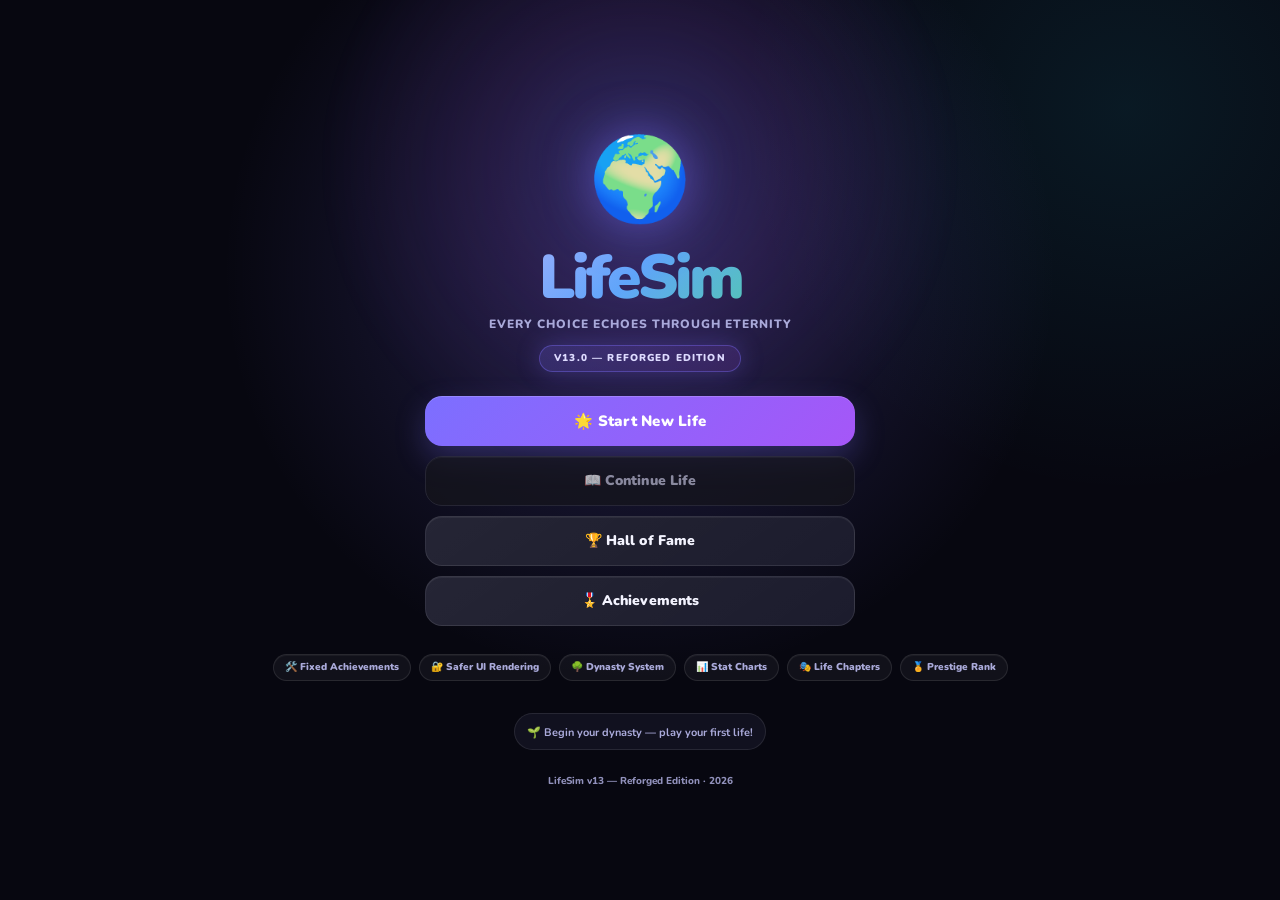
==== commit d36e741b: "update" ====
--- a/index.html
+++ b/index.html
@@ -2,77 +2,89 @@
 <html lang="en">
 <head>
 <meta charset="UTF-8">
-<meta name="viewport" content="width=device-width,initial-scale=1">
-<title>LifeSim v9</title>
-<meta name="description" content="A deep static life simulation game with careers, relationships, business, retirement, milestones, and replay challenges.">
-<meta property="og:title" content="LifeSim v9">
-<meta property="og:description" content="Live a full simulated life with choices that ripple across years.">
-<meta property="og:image" content="og-image.svg">
-<meta name="twitter:card" content="summary_large_image">
-<link rel="icon" href="favicon.svg" type="image/svg+xml">
+<meta name="viewport" content="width=device-width,initial-scale=1,viewport-fit=cover">
+<meta name="description" content="LifeSim v13 — a browser-based life simulation game where every choice shapes your legacy.">
+<meta name="theme-color" content="#7c6fff">
+<title>LifeSim v13</title>
+
+<link rel="preconnect" href="https://fonts.googleapis.com">
+<link rel="preconnect" href="https://fonts.gstatic.com" crossorigin>
+<link href="https://fonts.googleapis.com/css2?family=Nunito:wght@400;600;700;800;900&display=swap" rel="stylesheet">
+
 <link rel="stylesheet" href="css/base.css">
 <link rel="stylesheet" href="css/components.css">
 <link rel="stylesheet" href="css/screens.css">
 <link rel="stylesheet" href="css/animations.css">
 </head>
+
 <body>
-<div id="app">
+<div id="app" data-version="13.0">
 
 <!-- SPLASH -->
-<div id="splash-screen" class="screen active">
-  <div class="splash-glow"></div>
+<div id="splash-screen" class="screen active" aria-label="Main menu">
+  <div class="splash-glow" aria-hidden="true"></div>
+
   <div class="splash-logo">
-    <span class="logo-emoji">🌍</span>
+    <span class="logo-emoji" aria-hidden="true">🌍</span>
     <h1>LifeSim</h1>
     <p class="tagline">Every choice echoes through eternity</p>
-    <div class="ver-badge">v9.0 — LEGENDARY EDITION</div>
-  </div>
-  <div class="splash-menu">
+    <div class="ver-badge">v13.0 — REFORGED EDITION</div>
+  </div>
+
+  <div class="splash-menu" role="menu" aria-label="Main menu actions">
     <button type="button" class="btn-primary btn-pulse" onclick="App.newLife()">🌟 Start New Life</button>
     <button type="button" class="btn-secondary" id="btn-continue" onclick="App.loadGame()" disabled>📖 Continue Life</button>
     <button type="button" class="btn-secondary" onclick="App.showHOF()">🏆 Hall of Fame</button>
     <button type="button" class="btn-secondary" onclick="App.showAchievements()">🎖️ Achievements</button>
-    <div class="save-tools" aria-label="Save management">
-      <button type="button" class="btn-secondary btn-compact" onclick="App.exportSave()">⬇️ Export</button>
-      <button type="button" class="btn-secondary btn-compact" onclick="App.importSaveClick()">⬆️ Import</button>
-      <button type="button" class="btn-secondary btn-compact danger-soft" onclick="App.wipeData()">🗑️ Wipe</button>
-    </div>
-    <input type="file" id="save-import" accept="application/json,.json" hidden onchange="App.importSaveFile(this)">
-  </div>
-  <div class="splash-features">
-    <span>✨ Local Story Events</span><span>📈 Stock Market</span><span>🎓 Skills System</span><span>💕 Adult Romance</span>
-  </div>
-  <div class="splash-foot">LifeSim v9 — Legendary Edition · 2026</div>
+  </div>
+
+  <div class="splash-features" aria-label="Version highlights">
+    <span>🛠️ Fixed Achievements</span>
+    <span>🔐 Safer UI Rendering</span>
+    <span>🌳 Dynasty System</span>
+    <span>📊 Stat Charts</span>
+    <span>🎭 Life Chapters</span>
+    <span>🏅 Prestige Rank</span>
+  </div>
+
+  <div id="prestige-panel" style="margin:8px auto 0;max-width:480px;text-align:center;padding:6px 12px;background:var(--s1);border-radius:20px;border:1.5px solid var(--b1)"></div>
+
+  <div class="splash-foot">LifeSim v13 — Reforged Edition · 2026</div>
 </div>
 
 <!-- CREATE -->
-<div id="create-screen" class="screen">
+<div id="create-screen" class="screen" aria-label="Create your life">
   <div class="topbar">
     <button type="button" class="back-btn" onclick="App.show('splash-screen')">← Back</button>
     <span class="topbar-title">👶 Create Your Life</span>
     <span></span>
   </div>
+
   <div class="create-scroll">
     <div class="create-inner">
       <div class="create-left">
-        <div class="create-avatar" id="create-avatar">👦</div>
-        <div class="form-group">
-          <label class="form-label">First Name</label>
+        <div class="create-avatar" id="create-avatar" aria-hidden="true">👦</div>
+
+        <div class="form-group">
+          <label class="form-label" for="inp-name">First Name</label>
           <input type="text" id="inp-name" name="name" class="form-input" placeholder="Enter name…" maxlength="20" autocomplete="given-name">
         </div>
+
         <div class="form-group">
           <label class="form-label">Gender</label>
-          <div class="gender-grid">
-            <button type="button" class="gbtn selected" id="gbtn-m" onclick="Create.setGender('male')"><span class="ge">👦</span>Male</button>
-            <button type="button" class="gbtn" id="gbtn-f" onclick="Create.setGender('female')"><span class="ge">👧</span>Female</button>
-          </div>
-        </div>
-        <div class="form-group">
-          <label class="form-label">Country of Birth</label>
+          <div class="gender-grid" role="group" aria-label="Choose gender">
+            <button type="button" class="gbtn selected" id="gbtn-m" onclick="Create.setGender('male')"><span class="ge" aria-hidden="true">👦</span>Male</button>
+            <button type="button" class="gbtn" id="gbtn-f" onclick="Create.setGender('female')"><span class="ge" aria-hidden="true">👧</span>Female</button>
+          </div>
+        </div>
+
+        <div class="form-group">
+          <label class="form-label" for="inp-country">Country of Birth</label>
           <select id="inp-country" name="country" class="form-select"></select>
         </div>
-        <div class="form-group">
-          <label class="form-label">Difficulty</label>
+
+        <div class="form-group">
+          <label class="form-label" for="inp-diff">Difficulty</label>
           <select id="inp-diff" name="difficulty" class="form-select">
             <option value="easy">😊 Easy — Born wealthy</option>
             <option value="normal" selected>🙂 Normal — Average start</option>
@@ -81,80 +93,99 @@
             <option value="custom">⚙️ Custom — Set your own stats</option>
           </select>
         </div>
-        <div class="form-group">
-          <label class="form-label">Challenge Mode</label>
-          <select id="inp-challenge" name="challenge" class="form-select" onchange="Create.updatePreview()"></select>
-        </div>
-        <div class="form-group">
-          <label class="form-label">Starting Perk</label>
-          <div class="row-card" onclick="Create.rollPerk()" style="margin-bottom:0">
-            <span class="ri" id="perk-ico">🎲</span>
-            <div class="rd"><div class="rt" id="perk-name">Random Perk</div><div class="rs" id="perk-desc">Rolls a replay perk for this life</div></div>
-          </div>
-        </div>
+
         <div id="custom-stats" style="display:none;background:var(--s1);border-radius:12px;padding:12px;border:1.5px solid var(--b1)">
-          <div class="custom-stat-row"><span>😊 Happiness</span><input type="range" id="cs-hap" min="5" max="95" value="50" class="stat-slider" oninput="Create.sl('hap',this.value)"><span id="cs-hap-v" class="slider-val">50</span></div>
-          <div class="custom-stat-row"><span>❤️ Health</span><input type="range" id="cs-hlt" min="5" max="95" value="50" class="stat-slider" oninput="Create.sl('hlt',this.value)"><span id="cs-hlt-v" class="slider-val">50</span></div>
-          <div class="custom-stat-row"><span>🧠 Smarts</span><input type="range" id="cs-smt" min="5" max="95" value="50" class="stat-slider" oninput="Create.sl('smt',this.value)"><span id="cs-smt-v" class="slider-val">50</span></div>
-          <div class="custom-stat-row"><span>✨ Looks</span><input type="range" id="cs-lks" min="5" max="95" value="50" class="stat-slider" oninput="Create.sl('lks',this.value)"><span id="cs-lks-v" class="slider-val">50</span></div>
-        </div>
+          <div class="custom-stat-row">
+            <span>😊 Happiness</span>
+            <input type="range" id="cs-hap" min="5" max="95" value="50" class="stat-slider" oninput="Create.sl('hap',this.value)" aria-label="Custom happiness">
+            <span id="cs-hap-v" class="slider-val">50</span>
+          </div>
+          <div class="custom-stat-row">
+            <span>❤️ Health</span>
+            <input type="range" id="cs-hlt" min="5" max="95" value="50" class="stat-slider" oninput="Create.sl('hlt',this.value)" aria-label="Custom health">
+            <span id="cs-hlt-v" class="slider-val">50</span>
+          </div>
+          <div class="custom-stat-row">
+            <span>🧠 Smarts</span>
+            <input type="range" id="cs-smt" min="5" max="95" value="50" class="stat-slider" oninput="Create.sl('smt',this.value)" aria-label="Custom smarts">
+            <span id="cs-smt-v" class="slider-val">50</span>
+          </div>
+          <div class="custom-stat-row">
+            <span>✨ Looks</span>
+            <input type="range" id="cs-lks" min="5" max="95" value="50" class="stat-slider" oninput="Create.sl('lks',this.value)" aria-label="Custom looks">
+            <span id="cs-lks-v" class="slider-val">50</span>
+          </div>
+        </div>
+
         <div class="form-group">
           <label class="form-label">Personality Trait</label>
-          <div class="trait-grid" id="trait-grid"></div>
-        </div>
-      </div>
+          <div class="trait-grid" id="trait-grid" role="group" aria-label="Choose personality trait"></div>
+        </div>
+      </div>
+
       <div class="create-right">
         <div class="form-group">
           <label class="form-label">🎯 Life Ambition</label>
-          <div id="ambition-list"></div>
-        </div>
+          <div id="ambition-list" role="group" aria-label="Choose life ambition"></div>
+        </div>
+
+        <!-- v13: Legacy Inheritance -->
+        <div id="legacy-section" style="display:none;background:var(--s1);border-radius:12px;padding:14px;border:1.5px solid rgba(124,111,255,.4);margin-top:12px"></div>
+
         <div id="create-preview-box" style="background:var(--s2);border-radius:12px;padding:14px;border:1.5px solid var(--b1);margin-top:12px">
           <div style="font-size:10px;font-weight:900;color:var(--muted);text-transform:uppercase;letter-spacing:1.2px;margin-bottom:8px">Life Preview</div>
-          <div id="preview-text" style="font-size:12px;font-weight:600;color:var(--muted);line-height:1.7"></div>
-        </div>
-      </div>
-    </div>
+          <div id="preview-text" style="font-size:12px;font-weight:600;color:var(--muted);line-height:1.7" aria-live="polite"></div>
+        </div>
+      </div>
+    </div>
+
     <button type="button" class="btn-primary" style="margin-top:12px;max-width:600px;margin-left:auto;margin-right:auto;display:block" onclick="App.startGame()">🚀 Begin Your Story</button>
   </div>
 </div>
 
 <!-- GAME -->
-<div id="game-screen" class="screen">
-
-  <!-- SIDEBAR (desktop only — shown via CSS) -->
-  <aside class="game-sidebar" id="game-sidebar">
+<div id="game-screen" class="screen" aria-label="Game screen">
+
+  <!-- SIDEBAR -->
+  <aside class="game-sidebar" id="game-sidebar" aria-label="Character overview">
     <div class="sidebar-char">
-      <div class="sidebar-avatar" id="g-avatar">😊</div>
+      <div class="sidebar-avatar" id="g-avatar" aria-hidden="true">😊</div>
       <div class="sidebar-name" id="g-name">Name</div>
       <div class="sidebar-sub" id="g-info">Age 0</div>
       <div class="sidebar-tags" id="g-tags"></div>
     </div>
+
     <div class="sidebar-money-box">
       <div class="smb-val" id="g-money">$0</div>
       <div class="smb-lbl">Net Worth</div>
+      <div id="g-money-ctx" style="margin-bottom:2px"></div>
       <div class="smb-inc" id="g-income"></div>
       <div class="smb-cash" id="g-cash"></div>
-    </div>
-    <div class="sidebar-stats">
-      <div class="ssb"><div class="ssb-top"><span class="ssb-l">😊 Happiness</span><span class="ssb-v" id="sv-hap" style="color:var(--yellow)">0</span></div><div class="ssb-track"><div class="ssb-fill" id="sf-hap" style="background:var(--yellow)"></div></div></div>
-      <div class="ssb"><div class="ssb-top"><span class="ssb-l">❤️ Health</span><span class="ssb-v" id="sv-hlt" style="color:var(--green)">0</span></div><div class="ssb-track"><div class="ssb-fill" id="sf-hlt" style="background:var(--green)"></div></div></div>
-      <div class="ssb"><div class="ssb-top"><span class="ssb-l">🧠 Smarts</span><span class="ssb-v" id="sv-smt" style="color:var(--cyan)">0</span></div><div class="ssb-track"><div class="ssb-fill" id="sf-smt" style="background:var(--cyan)"></div></div></div>
-      <div class="ssb"><div class="ssb-top"><span class="ssb-l">✨ Looks</span><span class="ssb-v" id="sv-lks" style="color:var(--pink)">0</span></div><div class="ssb-track"><div class="ssb-fill" id="sf-lks" style="background:var(--pink)"></div></div></div>
-      <div class="ssb"><div class="ssb-top"><span class="ssb-l">⚡ Fitness</span><span class="ssb-v" id="sv-fit" style="color:var(--orange)">0</span></div><div class="ssb-track"><div class="ssb-fill" id="sf-fit" style="background:var(--orange)"></div></div></div>
-      <div class="ssb"><div class="ssb-top"><span class="ssb-l">😤 Stress</span><span class="ssb-v" id="sv-str" style="color:var(--teal)">0</span></div><div class="ssb-track"><div class="ssb-fill" id="sf-str" style="background:var(--teal)"></div></div></div>
-      <div class="ssb"><div class="ssb-top"><span class="ssb-l">🌟 Fame</span><span class="ssb-v" id="sv-fam" style="color:var(--accent)">0</span></div><div class="ssb-track"><div class="ssb-fill" id="sf-fam" style="background:var(--accent)"></div></div></div>
-      <div class="ssb"><div class="ssb-top"><span class="ssb-l">⚖️ Karma</span><span class="ssb-v" id="sv-kar" style="color:var(--teal)">0</span></div><div class="ssb-track"><div class="ssb-fill" id="sf-kar" style="background:var(--teal)"></div></div></div>
-    </div>
+      <div id="g-goals-widget" style="margin-top:5px"></div>
+    </div>
+
+    <div class="sidebar-stats" aria-label="Character stats">
+      <div class="ssb"><div class="ssb-top"><span class="ssb-l">😊 Happiness</span><span class="ssb-v" id="sv-hap" style="color:var(--yellow)">0</span><span id="spark-hap"></span></div><div class="ssb-track"><div class="ssb-fill" id="sf-hap" style="background:var(--yellow)"></div></div></div>
+      <div class="ssb"><div class="ssb-top"><span class="ssb-l">❤️ Health</span><span class="ssb-v" id="sv-hlt" style="color:var(--green)">0</span><span id="spark-hlt"></span></div><div class="ssb-track"><div class="ssb-fill" id="sf-hlt" style="background:var(--green)"></div></div></div>
+      <div class="ssb"><div class="ssb-top"><span class="ssb-l">🧠 Smarts</span><span class="ssb-v" id="sv-smt" style="color:var(--cyan)">0</span><span id="spark-smt"></span></div><div class="ssb-track"><div class="ssb-fill" id="sf-smt" style="background:var(--cyan)"></div></div></div>
+      <div class="ssb"><div class="ssb-top"><span class="ssb-l">✨ Looks</span><span class="ssb-v" id="sv-lks" style="color:var(--pink)">0</span><span id="spark-lks"></span></div><div class="ssb-track"><div class="ssb-fill" id="sf-lks" style="background:var(--pink)"></div></div></div>
+      <div class="ssb"><div class="ssb-top"><span class="ssb-l">⚡ Fitness</span><span class="ssb-v" id="sv-fit" style="color:var(--orange)">0</span><span id="spark-fit"></span></div><div class="ssb-track"><div class="ssb-fill" id="sf-fit" style="background:var(--orange)"></div></div></div>
+      <div class="ssb"><div class="ssb-top"><span class="ssb-l">😤 Stress</span><span class="ssb-v" id="sv-str" style="color:var(--teal)">0</span><span id="spark-str"></span></div><div class="ssb-track"><div class="ssb-fill" id="sf-str" style="background:var(--teal)"></div></div></div>
+      <div class="ssb"><div class="ssb-top"><span class="ssb-l">🌟 Fame</span><span class="ssb-v" id="sv-fam" style="color:var(--accent)">0</span><span id="spark-fam"></span></div><div class="ssb-track"><div class="ssb-fill" id="sf-fam" style="background:var(--accent)"></div></div></div>
+      <div class="ssb"><div class="ssb-top"><span class="ssb-l">⚖️ Karma</span><span class="ssb-v" id="sv-kar" style="color:var(--teal)">0</span><span id="spark-kar"></span></div><div class="ssb-track"><div class="ssb-fill" id="sf-kar" style="background:var(--teal)"></div></div></div>
+    </div>
+
     <div class="sidebar-spacer"></div>
     <button type="button" class="age-btn-side" id="age-btn-side" onclick="Engine.ageUp()">⏩ Age Up — Year +1</button>
+    <button type="button" class="settings-btn-side" onclick="UI.openSettings()">⚙️ Settings</button>
   </aside>
 
   <!-- MAIN CONTENT -->
-  <div class="game-main">
-    <!-- Mobile-only header -->
+  <main class="game-main" aria-label="LifeSim gameplay">
+    <!-- Mobile header -->
     <div class="game-hdr" id="game-hdr">
       <div class="hdr-row1">
-        <div class="avatar-wrap" id="g-avatar-m">😊</div>
+        <div class="avatar-wrap" id="g-avatar-m" aria-hidden="true">😊</div>
         <div class="char-meta">
           <div class="char-name" id="g-name-m">Name</div>
           <div class="char-sub" id="g-info-m">Age 0</div>
@@ -163,11 +194,14 @@
         <div class="money-block">
           <div class="money-val" id="g-money-m">$0</div>
           <div class="money-lbl">Net Worth</div>
+          <div id="g-money-ctx-m"></div>
           <div class="money-inc" id="g-income-m"></div>
           <div class="money-cash" id="g-cash-m"></div>
-        </div>
-      </div>
-      <div class="stats-bar-grid">
+          <div id="g-goals-widget-m" style="margin-top:4px"></div>
+        </div>
+      </div>
+
+      <div class="stats-bar-grid" aria-label="Character stats">
         <div class="sb"><div class="sb-top"><span class="sb-l">😊</span><span class="sb-v" id="sv-hap-m" style="color:var(--yellow)">0</span></div><div class="sb-track"><div class="sb-fill" id="sf-hap-m" style="background:var(--yellow)"></div></div></div>
         <div class="sb"><div class="sb-top"><span class="sb-l">❤️</span><span class="sb-v" id="sv-hlt-m" style="color:var(--green)">0</span></div><div class="sb-track"><div class="sb-fill" id="sf-hlt-m" style="background:var(--green)"></div></div></div>
         <div class="sb"><div class="sb-top"><span class="sb-l">🧠</span><span class="sb-v" id="sv-smt-m" style="color:var(--cyan)">0</span></div><div class="sb-track"><div class="sb-fill" id="sf-smt-m" style="background:var(--cyan)"></div></div></div>
@@ -180,102 +214,161 @@
     </div>
 
     <!-- Tab nav -->
-    <nav class="nav-bar">
-      <button type="button" class="nt active" data-tab="life"     onclick="UI.tab('life')">    <span class="ni">🌟</span><span class="nl">Life</span></button>
-      <button type="button" class="nt"        data-tab="mind"     onclick="UI.tab('mind')">    <span class="ni">🧠</span><span class="nl">Mind</span></button>
-      <button type="button" class="nt"        data-tab="love"     onclick="UI.tab('love')">    <span class="ni">❤️</span><span class="nl">Love</span></button>
-      <button type="button" class="nt"        data-tab="career"   onclick="UI.tab('career')">  <span class="ni">💼</span><span class="nl">Career</span></button>
-      <button type="button" class="nt"        data-tab="assets"   onclick="UI.tab('assets')">  <span class="ni">🏠</span><span class="nl">Assets</span></button>
-      <button type="button" class="nt"        data-tab="health"   onclick="UI.tab('health')">  <span class="ni">❤️‍🩹</span><span class="nl">Health</span></button>
-      <button type="button" class="nt"        data-tab="crime"    onclick="UI.tab('crime')">   <span class="ni">🚔</span><span class="nl">Crime</span></button>
-      <button type="button" class="nt"        data-tab="social"   onclick="UI.tab('social')">  <span class="ni">📱</span><span class="nl">Social</span></button>
-      <button type="button" class="nt"        data-tab="business" onclick="UI.tab('business')"><span class="ni">🏢</span><span class="nl">Biz</span></button>
-      <button type="button" class="nt"        data-tab="pets"     onclick="UI.tab('pets')">    <span class="ni">🐾</span><span class="nl">Pets</span></button>
-      <button type="button" class="nt"        data-tab="skills"   onclick="UI.tab('skills')">  <span class="ni">🎓</span><span class="nl">Skills</span></button>
-      <button type="button" class="nt"        data-tab="stocks"   onclick="UI.tab('stocks')">  <span class="ni">📈</span><span class="nl">Stocks</span></button>
-      <button type="button" class="nt"        data-tab="goals"    onclick="UI.tab('goals')">   <span class="ni">🎯</span><span class="nl">Goals</span></button>
+    <nav class="nav-bar" aria-label="Game tabs">
+      <button type="button" class="nt active" data-tab="life" onclick="UI.tab('life')"><span class="ni" aria-hidden="true">🌟</span><span class="nl">Life</span><span class="tab-dot" id="dot-life"></span></button>
+      <button type="button" class="nt" data-tab="mind" onclick="UI.tab('mind')"><span class="ni" aria-hidden="true">🧠</span><span class="nl">Mind</span><span class="tab-dot" id="dot-mind"></span></button>
+      <button type="button" class="nt" data-tab="love" onclick="UI.tab('love')"><span class="ni" aria-hidden="true">❤️</span><span class="nl">Love</span><span class="tab-dot" id="dot-love"></span></button>
+      <button type="button" class="nt" data-tab="career" onclick="UI.tab('career')"><span class="ni" aria-hidden="true">💼</span><span class="nl">Career</span><span class="tab-dot" id="dot-career"></span></button>
+      <button type="button" class="nt" data-tab="assets" onclick="UI.tab('assets')"><span class="ni" aria-hidden="true">🏠</span><span class="nl">Assets</span><span class="tab-dot" id="dot-assets"></span></button>
+      <button type="button" class="nt" data-tab="health" onclick="UI.tab('health')"><span class="ni" aria-hidden="true">❤️‍🩹</span><span class="nl">Health</span><span class="tab-dot" id="dot-health"></span></button>
+      <button type="button" class="nt" data-tab="crime" onclick="UI.tab('crime')"><span class="ni" aria-hidden="true">🚔</span><span class="nl">Crime</span><span class="tab-dot" id="dot-crime"></span></button>
+      <button type="button" class="nt" data-tab="social" onclick="UI.tab('social')"><span class="ni" aria-hidden="true">📱</span><span class="nl">Social</span><span class="tab-dot" id="dot-social"></span></button>
+      <button type="button" class="nt" data-tab="business" onclick="UI.tab('business')"><span class="ni" aria-hidden="true">🏢</span><span class="nl">Biz</span><span class="tab-dot" id="dot-business"></span></button>
+      <button type="button" class="nt" data-tab="pets" onclick="UI.tab('pets')"><span class="ni" aria-hidden="true">🐾</span><span class="nl">Pets</span><span class="tab-dot" id="dot-pets"></span></button>
+      <button type="button" class="nt" data-tab="skills" onclick="UI.tab('skills')"><span class="ni" aria-hidden="true">🎓</span><span class="nl">Skills</span><span class="tab-dot" id="dot-skills"></span></button>
+      <button type="button" class="nt" data-tab="stocks" onclick="UI.tab('stocks')"><span class="ni" aria-hidden="true">📈</span><span class="nl">Stocks</span><span class="tab-dot" id="dot-stocks"></span></button>
+      <button type="button" class="nt" data-tab="goals" onclick="UI.tab('goals')"><span class="ni" aria-hidden="true">🎯</span><span class="nl">Goals</span><span class="tab-dot" id="dot-goals"></span></button>
     </nav>
 
     <!-- Content -->
-    <div class="content-area">
-      <div id="tab-life"     class="tab-panel active"></div>
-      <div id="tab-mind"     class="tab-panel"></div>
-      <div id="tab-love"     class="tab-panel"></div>
-      <div id="tab-career"   class="tab-panel"></div>
-      <div id="tab-assets"   class="tab-panel"></div>
-      <div id="tab-health"   class="tab-panel"></div>
-      <div id="tab-crime"    class="tab-panel"></div>
-      <div id="tab-social"   class="tab-panel"></div>
+    <div class="content-area" id="game-content" aria-live="polite">
+      <div id="tab-life" class="tab-panel active"></div>
+      <div id="tab-mind" class="tab-panel"></div>
+      <div id="tab-love" class="tab-panel"></div>
+      <div id="tab-career" class="tab-panel"></div>
+      <div id="tab-assets" class="tab-panel"></div>
+      <div id="tab-health" class="tab-panel"></div>
+      <div id="tab-crime" class="tab-panel"></div>
+      <div id="tab-social" class="tab-panel"></div>
       <div id="tab-business" class="tab-panel"></div>
-      <div id="tab-pets"     class="tab-panel"></div>
-      <div id="tab-skills"   class="tab-panel"></div>
-      <div id="tab-stocks"   class="tab-panel"></div>
-      <div id="tab-goals"    class="tab-panel"></div>
+      <div id="tab-pets" class="tab-panel"></div>
+      <div id="tab-skills" class="tab-panel"></div>
+      <div id="tab-stocks" class="tab-panel"></div>
+      <div id="tab-goals" class="tab-panel"></div>
     </div>
 
     <!-- Mobile footer age-up -->
     <div class="game-foot">
-      <div class="age-wrap">
-        <button type="button" class="age-btn" id="age-btn" onclick="Engine.ageUp()">⏩ Age Up — Year +1</button>
-      </div>
-    </div>
-  </div><!-- .game-main -->
-</div><!-- #game-screen -->
+      <div class="age-wrap" style="display:flex;gap:8px">
+        <button type="button" class="age-btn" id="age-btn" onclick="Engine.ageUp()" style="flex:1">⏩ Age Up — Year +1</button>
+        <button type="button" class="settings-btn-mob" onclick="UI.openSettings()" aria-label="Open settings">⚙️</button>
+      </div>
+    </div>
+  </main>
+</div>
 
 <!-- DEATH -->
-<div id="death-screen" class="screen">
-  <div class="death-bg-fx"></div>
+<div id="death-screen" class="screen" aria-label="Life summary">
+  <div class="death-bg-fx" aria-hidden="true"></div>
   <div class="death-body">
-    <div class="death-icon">🪦</div>
+    <div class="death-icon" aria-hidden="true">🪦</div>
     <h2 class="death-title" id="dt-title">You have died.</h2>
     <p class="death-cause" id="dt-cause"></p>
     <blockquote class="death-quote" id="dt-quote"></blockquote>
+
     <div class="death-grade-box">
       <div class="death-grade" id="dt-grade">C</div>
       <div class="death-grade-lbl" id="dt-grade-lbl">Average Life</div>
     </div>
+
     <div class="death-story" id="dt-story"></div>
+
+    <!-- v13: Life Timeline -->
+    <div id="dt-timeline" style="background:var(--s1);border:1.5px solid var(--b2);border-radius:12px;padding:14px;margin-bottom:14px;text-align:left;max-height:200px;overflow-y:auto"></div>
+
+    <!-- v13: Previous Life Comparison -->
+    <div id="dt-prev-compare"></div>
+
     <div class="death-stats" id="dt-stats"></div>
+
     <div class="death-acts">
+      <button type="button" id="dt-share-btn" class="btn-secondary" style="border-color:rgba(124,111,255,.5);color:var(--accent)">📋 Copy Life Card</button>
       <button type="button" class="btn-primary" onclick="App.newLife()">🌟 New Life</button>
       <button type="button" class="btn-secondary" onclick="App.show('splash-screen')">🏠 Main Menu</button>
     </div>
   </div>
 </div>
 
-<!-- HOF -->
-<div id="hof-screen" class="screen">
+<!-- HALL OF FAME -->
+<div id="hof-screen" class="screen" aria-label="Hall of Fame">
   <div class="topbar">
     <button type="button" class="back-btn" onclick="App.show('splash-screen')">← Back</button>
-    <span class="topbar-title">🏆 Hall of Fame</span><span></span>
+    <span class="topbar-title">🏆 Hall of Fame</span>
+    <span></span>
   </div>
   <div class="hof-body" id="hof-body"></div>
 </div>
 
 <!-- ACHIEVEMENTS -->
-<div id="ach-screen" class="screen">
+<div id="ach-screen" class="screen" aria-label="Achievements">
   <div class="topbar">
     <button type="button" class="back-btn" onclick="App.show('splash-screen')">← Back</button>
-    <span class="topbar-title">🎖️ Achievements</span><span></span>
+    <span class="topbar-title">🎖️ Achievements</span>
+    <span></span>
   </div>
   <div class="ach-body" id="ach-body"></div>
 </div>
 
-</div><!-- #app -->
-
-<!-- Modal -->
-<div class="modal-bg" id="ev-modal">
+</div>
+
+<!-- Event Modal -->
+<div class="modal-bg" id="ev-modal" role="dialog" aria-modal="true" aria-labelledby="m-title" aria-describedby="m-text">
   <div class="modal-box">
     <button type="button" class="modal-skip-btn" onclick="UI.closeModal()" title="Skip" aria-label="Skip event">✕</button>
-    <span class="modal-icon" id="m-ico">✨</span>
+    <span class="modal-icon" id="m-ico" aria-hidden="true">✨</span>
     <div class="modal-title" id="m-title">Event</div>
-    <div class="modal-text"  id="m-text"></div>
+    <div class="modal-text" id="m-text"></div>
     <div class="modal-choices" id="m-choices"></div>
   </div>
 </div>
 
-<!-- Toast -->
-<div id="toast-wrap"></div>
+<!-- Settings Modal -->
+<div class="modal-bg" id="settings-modal" role="dialog" aria-modal="true" aria-labelledby="settings-title">
+  <div class="modal-box" style="max-width:380px">
+    <button type="button" class="modal-skip-btn" onclick="document.getElementById('settings-modal').classList.remove('open')" title="Close" aria-label="Close settings">✕</button>
+    <span class="modal-icon" aria-hidden="true">⚙️</span>
+    <div class="modal-title" id="settings-title">Settings</div>
+
+    <div style="display:flex;flex-direction:column;gap:10px;margin-top:8px">
+      <div class="settings-row">
+        <span class="settings-lbl">📊 Show stat changes</span>
+        <label class="toggle-switch">
+          <input type="checkbox" id="set-statdelta" checked onchange="UI.saveSetting('statDelta',this.checked)">
+          <span class="toggle-knob"></span>
+        </label>
+      </div>
+
+      <div class="settings-row">
+        <span class="settings-lbl">💡 Smart tips</span>
+        <label class="toggle-switch">
+          <input type="checkbox" id="set-tips" checked onchange="UI.saveSetting('tips',this.checked)">
+          <span class="toggle-knob"></span>
+        </label>
+      </div>
+
+      <div class="settings-row">
+        <span class="settings-lbl">⚠️ Low health warnings</span>
+        <label class="toggle-switch">
+          <input type="checkbox" id="set-healthwarn" checked onchange="UI.saveSetting('healthWarn',this.checked)">
+          <span class="toggle-knob"></span>
+        </label>
+      </div>
+
+      <div style="height:1px;background:var(--b1);margin:4px 0"></div>
+
+      <div class="settings-lbl" style="color:var(--muted);font-size:11px">
+        KEYBOARD: <kbd>Space</kbd> = Age Up &nbsp; <kbd>1–9</kbd> = Switch tabs
+      </div>
+
+      <div style="height:1px;background:var(--b1);margin:4px 0"></div>
+
+      <button type="button" class="btn-secondary" style="color:var(--red);border-color:rgba(248,113,113,.35)" onclick="UI.confirmReset()">🗑️ Reset Save &amp; Start Over</button>
+    </div>
+  </div>
+</div>
+
+<!-- Toasts -->
+<div id="toast-wrap" aria-live="polite" aria-atomic="true"></div>
 
 <script src="js/helpers.js"></script>
 <script src="data/names.js"></script>
@@ -284,9 +377,7 @@
 <script src="data/properties.js"></script>
 <script src="data/achievements.js"></script>
 <script src="data/events.js"></script>
-<script src="data/replay.js"></script>
 <script src="js/save.js"></script>
-<script src="js/life_progress.js"></script>
 <script src="js/ui.js"></script>
 <script src="js/relations.js"></script>
 <script src="js/career.js"></script>
@@ -295,12 +386,14 @@
 <script src="js/crime.js"></script>
 <script src="js/social.js"></script>
 <script src="js/business.js"></script>
+<script src="js/hustle.js"></script>
 <script src="js/pets.js"></script>
 <script src="js/goals.js"></script>
 <script src="js/skills.js"></script>
 <script src="js/stocks.js"></script>
-<script src="js/story_events.js"></script>
+<script src="js/ai_story.js"></script>
+<script src="js/legacy.js"></script>
 <script src="js/engine.js"></script>
 <script src="js/main.js"></script>
 </body>
-</html>
+</html>
--- a/css/base.css
+++ b/css/base.css
@@ -1,98 +1,1290 @@
-/* base.css — LifeSim v9 */
-*,*::before,*::after{margin:0;padding:0;box-sizing:border-box;-webkit-tap-highlight-color:transparent}
+/* base.css — LifeSim v13 Reforged premium base UI system */
+
+/* ─────────────────────────────────────────────
+   01. Reset + design tokens
+───────────────────────────────────────────── */
+
+*,*::before,*::after{
+  margin:0;
+  padding:0;
+  box-sizing:border-box;
+  -webkit-tap-highlight-color:transparent;
+}
+
 :root{
-  --bg:#09090f;--s1:#101018;--s2:#181820;--s3:#202030;--b1:#2a2a3a;--b2:#363648;
-  --txt:#eeeef8;--muted:#a4a4c7;--dim:#76769a;
-  --accent:#7c6fff;--accent2:#a855f7;--glow:rgba(124,111,255,.26);
-  --green:#4ade80;--yellow:#fbbf24;--cyan:#22d3ee;--pink:#f472b6;
-  --red:#f87171;--orange:#fb923c;--teal:#2dd4bf;--rose:#fb7185;
-  --r:15px;--rs:10px;
-  /* Desktop layout */
+  color-scheme:dark;
+
+  --bg:#070710;
+  --bg2:#0b0b16;
+  --s0:#0c0c16;
+  --s1:#11111f;
+  --s2:#171728;
+  --s3:#202036;
+  --s4:#292944;
+
+  --glass:rgba(17,17,31,.78);
+  --glass2:rgba(23,23,40,.72);
+
+  --b0:rgba(255,255,255,.055);
+  --b1:rgba(255,255,255,.095);
+  --b2:rgba(255,255,255,.16);
+  --b3:rgba(255,255,255,.24);
+
+  --txt:#f4f4ff;
+  --txt2:#e5e7ff;
+  --muted:#aaaada;
+  --dim:#74749f;
+
+  --accent:#7c6fff;
+  --accent2:#a855f7;
+  --accent3:#22d3ee;
+  --glow:rgba(124,111,255,.32);
+  --glow2:rgba(168,85,247,.22);
+
+  --green:#4ade80;
+  --yellow:#fbbf24;
+  --cyan:#22d3ee;
+  --pink:#f472b6;
+  --red:#f87171;
+  --orange:#fb923c;
+  --teal:#2dd4bf;
+  --rose:#fb7185;
+  --blue:#60a5fa;
+  --purple:#a78bfa;
+
+  --r:17px;
+  --r2:22px;
+  --rs:11px;
+  --pill:999px;
+
+  --shadow:0 20px 50px rgba(0,0,0,.36);
+  --shadow2:0 10px 28px rgba(0,0,0,.24);
+  --inset:inset 0 1px 0 rgba(255,255,255,.06);
+
   --sidebar-w:270px;
-}
+  --ease:cubic-bezier(.22,.9,.24,1);
+}
+
 html,body{
-  height:100%;font-family:'Nunito','Segoe UI',system-ui,sans-serif;
-  background:var(--bg);color:var(--txt);font-size:15px;line-height:1.5;
+  min-height:100%;
+  font-family:'Nunito','Inter','Segoe UI',system-ui,-apple-system,BlinkMacSystemFont,sans-serif;
+  background:
+    radial-gradient(circle at 12% -8%,rgba(124,111,255,.16),transparent 34%),
+    radial-gradient(circle at 92% 8%,rgba(34,211,238,.10),transparent 30%),
+    radial-gradient(circle at 50% 110%,rgba(168,85,247,.10),transparent 36%),
+    linear-gradient(180deg,var(--bg),#05050b);
+  color:var(--txt);
+  font-size:15px;
+  line-height:1.5;
   -webkit-font-smoothing:antialiased;
-}
-button{font-family:inherit;color:inherit;min-width:0;overflow-wrap:anywhere}
-button,input,select,textarea{font:inherit}
+  text-rendering:optimizeLegibility;
+}
+
+body{
+  overflow-x:hidden;
+}
+
+body::before{
+  content:'';
+  position:fixed;
+  inset:0;
+  pointer-events:none;
+  z-index:-1;
+  background-image:
+    linear-gradient(rgba(255,255,255,.025) 1px,transparent 1px),
+    linear-gradient(90deg,rgba(255,255,255,.025) 1px,transparent 1px);
+  background-size:48px 48px;
+  mask-image:linear-gradient(to bottom,rgba(0,0,0,.7),transparent 75%);
+}
+
+::selection{
+  background:rgba(124,111,255,.35);
+  color:#fff;
+}
+
+button,input,select,textarea{
+  font:inherit;
+  color:inherit;
+}
+
+button{
+  border:0;
+  background:none;
+  cursor:pointer;
+}
+
+button:disabled{
+  cursor:not-allowed;
+  filter:saturate(.65);
+}
+
 button:focus-visible,
 input:focus-visible,
 select:focus-visible,
 textarea:focus-visible,
 [role="button"]:focus-visible{
-  outline:2px solid rgba(238,238,248,.95);
+  outline:2px solid rgba(244,244,255,.96);
   outline-offset:3px;
-  box-shadow:0 0 0 5px rgba(124,111,255,.34);
-}
-button:disabled{cursor:not-allowed}
-::-webkit-scrollbar{width:4px;height:4px}
-::-webkit-scrollbar-thumb{background:var(--b1);border-radius:3px}
-/* Utility */
-.sec{font-size:10px;font-weight:900;color:var(--muted);text-transform:uppercase;letter-spacing:1.4px;margin:16px 0 9px}
-.sec:first-child{margin-top:2px}
-.empty{text-align:center;padding:28px 12px;color:var(--muted)}
-.empty .ei{font-size:38px;display:block;margin-bottom:8px}
-.empty p{font-size:13px;font-weight:600;line-height:1.5}
-.stat-slider{width:100%;accent-color:var(--accent);cursor:pointer}
-.slider-val{font-size:12px;font-weight:900;color:var(--accent);min-width:28px;text-align:right}
-.custom-stat-row{display:flex;align-items:center;gap:10px;padding:7px 0;border-bottom:1px solid var(--b1)}
-.custom-stat-row:last-child{border-bottom:none}
-.custom-stat-row>span:first-child{font-size:12px;font-weight:700;min-width:100px}
-.addiction-warn{background:rgba(251,146,60,.1);border:1.5px solid rgba(251,146,60,.38);border-radius:12px;padding:11px 13px;margin-bottom:9px;display:flex;align-items:center;gap:9px}
-.aw-ico{font-size:22px;flex-shrink:0}.aw-txt{font-size:12px;font-weight:700;color:var(--orange);line-height:1.4}
-.info-box{background:var(--s2);border-radius:12px;padding:12px 14px;margin-bottom:10px;border:1px solid var(--b1)}
-.info-box p{font-size:13px;font-weight:600;color:var(--muted);line-height:1.5}
-.prison-banner{background:rgba(248,113,113,.08);border:1.5px solid rgba(248,113,113,.35);border-radius:13px;padding:14px;text-align:center;margin-bottom:12px}
-.prison-banner h3{font-size:15px;font-weight:900;color:var(--red)}.prison-banner p{font-size:12px;color:var(--muted);font-weight:600;margin-top:4px}
-.nw-box{background:linear-gradient(135deg,var(--s1),var(--s2));border-radius:var(--r);padding:15px;text-align:center;margin-bottom:12px;border:1.5px solid var(--b1)}
-.nw-lbl{font-size:10px;font-weight:800;color:var(--muted);text-transform:uppercase;letter-spacing:1.2px}
-.nw-amt{font-size:26px;font-weight:900;color:var(--green);margin:5px 0 3px}
-.nw-sub{font-size:11px;color:var(--muted);font-weight:700}
-.prog-bar{height:7px;background:var(--s3);border-radius:4px;overflow:hidden}
-.prog-fill{height:100%;border-radius:4px;transition:width .5s ease}
-.badge{display:inline-block;padding:2px 8px;border-radius:20px;font-size:10px;font-weight:800;background:var(--s3);color:var(--muted)}
-.badge-g{background:rgba(74,222,128,.13);color:var(--green)}.badge-r{background:rgba(248,113,113,.13);color:var(--red)}.badge-y{background:rgba(251,191,36,.13);color:var(--yellow)}.badge-p{background:rgba(244,114,182,.13);color:var(--pink)}.badge-a{background:rgba(124,111,255,.15);color:var(--accent)}.badge-o{background:rgba(251,146,60,.13);color:var(--orange)}
+  box-shadow:0 0 0 6px rgba(124,111,255,.32);
+}
+
+a{
+  color:var(--cyan);
+  text-decoration:none;
+}
+
+a:hover{
+  color:#fff;
+}
+
+img,svg{
+  max-width:100%;
+}
+
+::-webkit-scrollbar{
+  width:7px;
+  height:7px;
+}
+
+::-webkit-scrollbar-track{
+  background:rgba(255,255,255,.035);
+}
+
+::-webkit-scrollbar-thumb{
+  background:linear-gradient(180deg,rgba(124,111,255,.65),rgba(168,85,247,.48));
+  border-radius:999px;
+}
+
+::-webkit-scrollbar-thumb:hover{
+  background:linear-gradient(180deg,rgba(124,111,255,.9),rgba(168,85,247,.72));
+}
+
+/* ─────────────────────────────────────────────
+   02. Common typography + utilities
+───────────────────────────────────────────── */
+
+.sec{
+  display:flex;
+  align-items:center;
+  gap:8px;
+  font-size:10px;
+  font-weight:950;
+  color:var(--muted);
+  text-transform:uppercase;
+  letter-spacing:1.45px;
+  margin:18px 0 10px;
+}
+
+.sec:first-child{
+  margin-top:2px;
+}
+
+.sec::after{
+  content:'';
+  height:1px;
+  flex:1;
+  background:linear-gradient(90deg,rgba(255,255,255,.12),transparent);
+}
+
+.empty{
+  text-align:center;
+  padding:32px 14px;
+  color:var(--muted);
+  background:
+    radial-gradient(circle at 50% 0,rgba(124,111,255,.08),transparent 48%),
+    rgba(255,255,255,.025);
+  border:1px dashed rgba(255,255,255,.12);
+  border-radius:var(--r);
+}
+
+.empty .ei{
+  font-size:42px;
+  display:block;
+  margin-bottom:8px;
+  filter:drop-shadow(0 8px 18px rgba(0,0,0,.25));
+}
+
+.empty p{
+  font-size:13px;
+  font-weight:750;
+  line-height:1.55;
+}
+
+.muted{
+  color:var(--muted);
+}
+
+.dim{
+  color:var(--dim);
+}
+
+.hidden{
+  display:none!important;
+}
+
+/* ─────────────────────────────────────────────
+   03. Inputs, sliders, keyboard hints
+───────────────────────────────────────────── */
+
+input,select,textarea{
+  background:rgba(255,255,255,.045);
+  border:1.5px solid var(--b1);
+  border-radius:12px;
+  color:var(--txt);
+  transition:border-color .18s var(--ease),background .18s var(--ease),box-shadow .18s var(--ease);
+}
+
+input:hover,select:hover,textarea:hover{
+  border-color:var(--b2);
+  background:rgba(255,255,255,.06);
+}
+
+input:focus,select:focus,textarea:focus{
+  border-color:rgba(124,111,255,.65);
+  background:rgba(124,111,255,.07);
+}
+
+select option{
+  color:#111827;
+}
+
+.stat-slider{
+  width:100%;
+  accent-color:var(--accent);
+  cursor:pointer;
+}
+
+.slider-val{
+  font-size:12px;
+  font-weight:950;
+  color:var(--accent);
+  min-width:30px;
+  text-align:right;
+}
+
+.custom-stat-row{
+  display:flex;
+  align-items:center;
+  gap:10px;
+  padding:8px 0;
+  border-bottom:1px solid var(--b1);
+}
+
+.custom-stat-row:last-child{
+  border-bottom:none;
+}
+
+.custom-stat-row>span:first-child{
+  font-size:12px;
+  font-weight:850;
+  min-width:105px;
+  color:var(--txt2);
+}
+
+kbd{
+  display:inline-flex;
+  align-items:center;
+  justify-content:center;
+  min-width:22px;
+  background:linear-gradient(180deg,var(--s3),var(--s2));
+  border:1px solid var(--b2);
+  border-bottom-color:rgba(255,255,255,.08);
+  border-radius:6px;
+  padding:1px 7px;
+  font-size:11px;
+  font-weight:850;
+  font-family:ui-monospace,SFMono-Regular,Menlo,Monaco,Consolas,monospace;
+  color:var(--txt);
+  box-shadow:0 2px 0 rgba(0,0,0,.25);
+}
+
+/* ─────────────────────────────────────────────
+   04. Buttons
+───────────────────────────────────────────── */
+
+.btn-primary,
+.btn-secondary,
+.btn-sm{
+  position:relative;
+  display:inline-flex;
+  align-items:center;
+  justify-content:center;
+  gap:7px;
+  border-radius:12px;
+  border:1.5px solid transparent;
+  font-weight:900;
+  letter-spacing:.1px;
+  line-height:1;
+  transition:
+    transform .18s var(--ease),
+    border-color .18s var(--ease),
+    background .18s var(--ease),
+    box-shadow .18s var(--ease),
+    opacity .18s var(--ease);
+  user-select:none;
+  overflow:hidden;
+}
+
+.btn-primary{
+  padding:11px 15px;
+  background:
+    linear-gradient(135deg,rgba(124,111,255,.98),rgba(168,85,247,.92));
+  color:#fff;
+  border-color:rgba(255,255,255,.16);
+  box-shadow:0 12px 28px rgba(124,111,255,.24);
+}
+
+.btn-primary:hover{
+  transform:translateY(-1px);
+  box-shadow:0 16px 36px rgba(124,111,255,.34);
+}
+
+.btn-primary:active{
+  transform:translateY(0) scale(.99);
+}
+
+.btn-secondary{
+  padding:10px 14px;
+  background:rgba(255,255,255,.055);
+  color:var(--txt2);
+  border-color:var(--b1);
+}
+
+.btn-secondary:hover{
+  background:rgba(255,255,255,.085);
+  border-color:var(--b2);
+  transform:translateY(-1px);
+}
+
+.btn-sm{
+  padding:7px 12px;
+  font-size:12px;
+  border-radius:10px;
+  color:var(--accent);
+  border-color:rgba(124,111,255,.38);
+  background:rgba(124,111,255,.13);
+}
+
+.btn-sm:hover{
+  color:#fff;
+  background:rgba(124,111,255,.26);
+  border-color:rgba(124,111,255,.58);
+}
+
+.btn-sm.danger,
+.btn-primary.danger,
+.btn-secondary.danger{
+  color:var(--red);
+  border-color:rgba(248,113,113,.36);
+  background:rgba(248,113,113,.10);
+}
+
+.btn-sm.danger:hover,
+.btn-primary.danger:hover,
+.btn-secondary.danger:hover{
+  color:#fff;
+  background:rgba(248,113,113,.25);
+}
+
+button[disabled],
+.locked{
+  opacity:.55;
+  pointer-events:none;
+}
+
+/* ─────────────────────────────────────────────
+   05. Cards, boxes and metrics
+───────────────────────────────────────────── */
+
+.info-box{
+  position:relative;
+  background:
+    linear-gradient(135deg,rgba(255,255,255,.055),rgba(255,255,255,.025)),
+    var(--glass2);
+  border-radius:var(--r);
+  padding:13px 15px;
+  margin-bottom:11px;
+  border:1px solid var(--b1);
+  box-shadow:var(--inset);
+}
+
+.info-box p{
+  font-size:13px;
+  font-weight:700;
+  color:var(--muted);
+  line-height:1.55;
+}
+
+.nw-box{
+  position:relative;
+  background:
+    radial-gradient(circle at 30% 0,rgba(124,111,255,.12),transparent 55%),
+    linear-gradient(145deg,rgba(255,255,255,.06),rgba(255,255,255,.025)),
+    var(--s1);
+  border-radius:var(--r2);
+  padding:16px 15px;
+  text-align:center;
+  margin-bottom:12px;
+  border:1.5px solid var(--b1);
+  box-shadow:var(--shadow2),var(--inset);
+  overflow:hidden;
+}
+
+.nw-box::before{
+  content:'';
+  position:absolute;
+  inset:0;
+  pointer-events:none;
+  background:linear-gradient(120deg,transparent,rgba(255,255,255,.045),transparent);
+  transform:translateX(-120%);
+  opacity:0;
+}
+
+.nw-box:hover{
+  border-color:rgba(124,111,255,.28);
+}
+
+.nw-box:hover::before{
+  opacity:1;
+  transform:translateX(120%);
+  transition:transform .75s var(--ease),opacity .2s;
+}
+
+.nw-lbl{
+  font-size:10px;
+  font-weight:950;
+  color:var(--muted);
+  text-transform:uppercase;
+  letter-spacing:1.25px;
+}
+
+.nw-amt{
+  font-size:26px;
+  font-weight:950;
+  color:var(--green);
+  margin:5px 0 3px;
+  letter-spacing:-.4px;
+}
+
+.nw-sub{
+  font-size:11px;
+  color:var(--muted);
+  font-weight:800;
+}
+
+.row-card{
+  position:relative;
+  display:flex;
+  align-items:center;
+  gap:12px;
+  background:
+    linear-gradient(135deg,rgba(255,255,255,.052),rgba(255,255,255,.022)),
+    var(--s1);
+  border:1.5px solid var(--b1);
+  border-radius:var(--r);
+  padding:12px 13px;
+  margin-bottom:8px;
+  transition:
+    transform .18s var(--ease),
+    border-color .18s var(--ease),
+    background .18s var(--ease),
+    box-shadow .18s var(--ease);
+  box-shadow:var(--inset);
+}
+
+.row-card:hover{
+  transform:translateY(-1px);
+  border-color:rgba(124,111,255,.28);
+  background:
+    linear-gradient(135deg,rgba(124,111,255,.055),rgba(255,255,255,.026)),
+    var(--s1);
+  box-shadow:0 12px 28px rgba(0,0,0,.18),var(--inset);
+}
+
+.row-card.special{
+  border-color:rgba(251,191,36,.35);
+  background:
+    radial-gradient(circle at 20% 0,rgba(251,191,36,.10),transparent 48%),
+    var(--s1);
+}
+
+.row-card.danger{
+  border-color:rgba(248,113,113,.32);
+  background:
+    radial-gradient(circle at 20% 0,rgba(248,113,113,.11),transparent 48%),
+    var(--s1);
+}
+
+.ri{
+  width:38px;
+  height:38px;
+  display:grid;
+  place-items:center;
+  font-size:24px;
+  flex-shrink:0;
+  border-radius:14px;
+  background:rgba(255,255,255,.055);
+  border:1px solid rgba(255,255,255,.08);
+  box-shadow:var(--inset);
+}
+
+.rd{
+  flex:1;
+  min-width:0;
+}
+
+.rt{
+  font-size:13px;
+  font-weight:950;
+  color:var(--txt);
+  margin-bottom:2px;
+  letter-spacing:.05px;
+}
+
+.rs{
+  font-size:11px;
+  font-weight:700;
+  color:var(--muted);
+  line-height:1.45;
+}
+
+.rv{
+  font-size:11px;
+  font-weight:950;
+  color:var(--accent);
+  white-space:nowrap;
+}
+
+/* JS action card grid */
+.act-grid{
+  display:grid;
+  grid-template-columns:repeat(2,minmax(0,1fr));
+  gap:8px;
+  margin-bottom:10px;
+}
+
+.card{
+  position:relative;
+  min-height:92px;
+  display:flex;
+  flex-direction:column;
+  justify-content:center;
+  gap:4px;
+  padding:13px 12px;
+  border-radius:var(--r);
+  border:1.5px solid var(--b1);
+  background:
+    radial-gradient(circle at 20% 0,rgba(124,111,255,.075),transparent 50%),
+    linear-gradient(145deg,rgba(255,255,255,.055),rgba(255,255,255,.022)),
+    var(--s1);
+  box-shadow:var(--inset);
+  transition:
+    transform .18s var(--ease),
+    border-color .18s var(--ease),
+    background .18s var(--ease),
+    box-shadow .18s var(--ease);
+  overflow:hidden;
+}
+
+.card:hover{
+  transform:translateY(-2px);
+  border-color:rgba(124,111,255,.35);
+  box-shadow:0 14px 32px rgba(0,0,0,.20),0 0 0 1px rgba(124,111,255,.08),var(--inset);
+}
+
+.card:active{
+  transform:translateY(0) scale(.995);
+}
+
+.card.special{
+  border-color:rgba(251,191,36,.38);
+  background:
+    radial-gradient(circle at 30% 0,rgba(251,191,36,.14),transparent 52%),
+    linear-gradient(145deg,rgba(255,255,255,.055),rgba(255,255,255,.02)),
+    var(--s1);
+}
+
+.card.danger{
+  border-color:rgba(248,113,113,.36);
+  background:
+    radial-gradient(circle at 30% 0,rgba(248,113,113,.14),transparent 52%),
+    linear-gradient(145deg,rgba(255,255,255,.055),rgba(255,255,255,.02)),
+    var(--s1);
+}
+
+.card.locked{
+  opacity:.52;
+  filter:grayscale(.25);
+}
+
+.ci{
+  display:block;
+  font-size:25px;
+  line-height:1;
+  margin-bottom:2px;
+  filter:drop-shadow(0 7px 14px rgba(0,0,0,.22));
+}
+
+.cn{
+  display:block;
+  font-size:12px;
+  font-weight:950;
+  color:var(--txt);
+  line-height:1.2;
+}
+
+.cd{
+  display:block;
+  font-size:10px;
+  font-weight:800;
+  color:var(--muted);
+  line-height:1.35;
+}
+
+/* ─────────────────────────────────────────────
+   06. Progress bars, stat bars, badges
+───────────────────────────────────────────── */
+
+.prog-bar,
+.rel-bar,
+.ssb-track{
+  height:8px;
+  background:rgba(255,255,255,.07);
+  border-radius:999px;
+  overflow:hidden;
+  box-shadow:inset 0 1px 2px rgba(0,0,0,.22);
+}
+
+.prog-fill,
+.rel-fill,
+.ssb-fill{
+  height:100%;
+  border-radius:999px;
+  transition:width .55s var(--ease),background .25s var(--ease);
+  box-shadow:0 0 14px color-mix(in srgb,currentColor 28%,transparent);
+}
+
+.badge{
+  display:inline-flex;
+  align-items:center;
+  justify-content:center;
+  gap:4px;
+  padding:3px 8px;
+  border-radius:var(--pill);
+  font-size:10px;
+  line-height:1.1;
+  font-weight:950;
+  background:rgba(255,255,255,.075);
+  color:var(--muted);
+  border:1px solid rgba(255,255,255,.08);
+}
+
+.badge-g{background:rgba(74,222,128,.13);color:var(--green);border-color:rgba(74,222,128,.2)}
+.badge-r{background:rgba(248,113,113,.13);color:var(--red);border-color:rgba(248,113,113,.2)}
+.badge-y{background:rgba(251,191,36,.13);color:var(--yellow);border-color:rgba(251,191,36,.22)}
+.badge-p{background:rgba(244,114,182,.13);color:var(--pink);border-color:rgba(244,114,182,.22)}
+.badge-a{background:rgba(124,111,255,.15);color:var(--accent);border-color:rgba(124,111,255,.26)}
+.badge-o{background:rgba(251,146,60,.13);color:var(--orange);border-color:rgba(251,146,60,.22)}
+.badge-c{background:rgba(34,211,238,.13);color:var(--cyan);border-color:rgba(34,211,238,.22)}
+
 /* Sidebar-specific stat bars */
-.ssb{display:flex;flex-direction:column;gap:3px}
-.ssb-top{display:flex;justify-content:space-between;align-items:center}
-.ssb-l{font-size:11px;font-weight:700;color:var(--muted)}
-.ssb-v{font-size:11px;font-weight:900;transition:color .3s}
-.ssb-track{height:7px;background:rgba(255,255,255,.07);border-radius:4px;overflow:hidden}
-.ssb-fill{height:100%;border-radius:4px;transition:width .6s cubic-bezier(.4,0,.2,1)}
-/* Partner card */
-.partner-card{background:var(--s1);border:1.5px solid var(--b1);border-radius:var(--r);padding:14px;margin-bottom:12px}
-.sb-l{font-size:10px;font-weight:800;color:var(--muted);text-transform:uppercase;letter-spacing:.5px}
-
-/* ── LifeSim v9 additions ── */
-.row-card{display:flex;align-items:center;gap:11px;background:var(--s1);border:1.5px solid var(--b1);border-radius:var(--r);padding:12px 13px;margin-bottom:8px;transition:border-color .2s}
-.row-card:hover{border-color:var(--b2)}
-.ri{font-size:24px;flex-shrink:0}
-.rd{flex:1;min-width:0}
-.rt{font-size:13px;font-weight:800;color:var(--txt);margin-bottom:2px}
-.rs{font-size:11px;font-weight:600;color:var(--muted);line-height:1.4}
-.btn-sm{padding:7px 12px;font-size:12px;font-weight:800;border-radius:8px;cursor:pointer;border:1.5px solid var(--accent);background:rgba(124,111,255,.15);color:var(--accent);transition:all .18s}
-.btn-sm:hover{background:rgba(124,111,255,.28)}
-
-/* Story loading spinner */
-.ai-dot-spinner{display:flex;justify-content:center;gap:8px;padding:10px 0}
-.ai-dot-spinner span{width:10px;height:10px;border-radius:50%;background:var(--accent);animation:dotPulse 1.4s ease-in-out infinite}
-.ai-dot-spinner span:nth-child(2){animation-delay:.22s}
-.ai-dot-spinner span:nth-child(3){animation-delay:.44s}
-@keyframes dotPulse{0%,80%,100%{transform:scale(.55);opacity:.4}40%{transform:scale(1);opacity:1}}
-
-/* Log entries money type */
-.log-entry.money .log-age{color:var(--yellow)}
-.log-entry.money{border-left-color:var(--yellow)}
-
-/* Splash v9 glow upgrade */
-.ver-badge{background:linear-gradient(135deg,var(--accent),var(--accent2));color:#fff;font-size:11px;font-weight:900;letter-spacing:1.2px;padding:4px 14px;border-radius:20px;display:inline-block;margin-top:8px;box-shadow:0 0 18px rgba(124,111,255,.5)}
-
-/* Stock trend colours */
-.trend-up{color:var(--green)}.trend-down{color:var(--red)}
-
-/* Skill level pip row */
-.skill-pips{display:flex;gap:3px;margin-top:4px}
-.skill-pip{width:10px;height:10px;border-radius:2px;background:var(--s3)}
-.skill-pip.filled{background:var(--accent)}
+.ssb{
+  display:flex;
+  flex-direction:column;
+  gap:4px;
+}
+
+.ssb-top{
+  display:flex;
+  justify-content:space-between;
+  align-items:center;
+  gap:8px;
+}
+
+.ssb-l{
+  font-size:11px;
+  font-weight:850;
+  color:var(--muted);
+}
+
+.ssb-v{
+  font-size:11px;
+  font-weight:950;
+  transition:color .25s var(--ease);
+}
+
+.sb-l{
+  font-size:10px;
+  font-weight:950;
+  color:var(--muted);
+  text-transform:uppercase;
+  letter-spacing:.55px;
+}
+
+/* ─────────────────────────────────────────────
+   07. Relationship + partner UI
+───────────────────────────────────────────── */
+
+.partner-card{
+  position:relative;
+  background:
+    radial-gradient(circle at 18% 0,rgba(244,114,182,.13),transparent 45%),
+    linear-gradient(145deg,rgba(255,255,255,.055),rgba(255,255,255,.022)),
+    var(--s1);
+  border:1.5px solid rgba(244,114,182,.22);
+  border-radius:var(--r2);
+  padding:15px;
+  margin-bottom:12px;
+  box-shadow:var(--shadow2),var(--inset);
+  overflow:hidden;
+}
+
+.partner-card::after{
+  content:'';
+  position:absolute;
+  inset:auto 14px 0 14px;
+  height:1px;
+  background:linear-gradient(90deg,transparent,rgba(244,114,182,.6),transparent);
+  opacity:.5;
+}
+
+.rel-card{
+  display:flex;
+  align-items:center;
+  gap:12px;
+  background:
+    linear-gradient(135deg,rgba(255,255,255,.05),rgba(255,255,255,.02)),
+    var(--s1);
+  border:1.5px solid var(--b1);
+  border-radius:var(--r);
+  padding:12px;
+  margin-bottom:8px;
+  transition:transform .18s var(--ease),border-color .18s var(--ease),background .18s var(--ease);
+}
+
+.rel-card:hover{
+  transform:translateY(-1px);
+  border-color:rgba(244,114,182,.28);
+  background:
+    radial-gradient(circle at 10% 0,rgba(244,114,182,.07),transparent 45%),
+    var(--s1);
+}
+
+.rel-av{
+  width:44px;
+  height:44px;
+  flex-shrink:0;
+  display:grid;
+  place-items:center;
+  border-radius:15px;
+  font-size:23px;
+  background:linear-gradient(145deg,rgba(255,255,255,.08),rgba(255,255,255,.035));
+  border:1px solid var(--b1);
+  box-shadow:var(--inset);
+}
+
+.rel-inf{
+  flex:1;
+  min-width:0;
+}
+
+.rel-name{
+  font-size:13px;
+  font-weight:950;
+  color:var(--txt);
+  margin-bottom:1px;
+}
+
+.rel-role{
+  font-size:11px;
+  font-weight:750;
+  color:var(--muted);
+  margin-bottom:6px;
+}
+
+/* ─────────────────────────────────────────────
+   08. Warnings, prison, health states
+───────────────────────────────────────────── */
+
+.addiction-warn{
+  background:
+    radial-gradient(circle at 0 0,rgba(251,146,60,.16),transparent 48%),
+    rgba(251,146,60,.07);
+  border:1.5px solid rgba(251,146,60,.36);
+  border-radius:var(--r);
+  padding:12px 14px;
+  margin-bottom:9px;
+  display:flex;
+  align-items:center;
+  gap:10px;
+}
+
+.aw-ico{
+  width:34px;
+  height:34px;
+  display:grid;
+  place-items:center;
+  font-size:22px;
+  flex-shrink:0;
+  border-radius:12px;
+  background:rgba(251,146,60,.11);
+}
+
+.aw-txt{
+  font-size:12px;
+  font-weight:800;
+  color:var(--orange);
+  line-height:1.45;
+}
+
+.prison-banner{
+  background:
+    radial-gradient(circle at 50% 0,rgba(248,113,113,.16),transparent 50%),
+    rgba(248,113,113,.07);
+  border:1.5px solid rgba(248,113,113,.35);
+  border-radius:var(--r2);
+  padding:15px;
+  text-align:center;
+  margin-bottom:12px;
+  box-shadow:var(--inset);
+}
+
+.prison-banner h3{
+  font-size:15px;
+  font-weight:950;
+  color:var(--red);
+}
+
+.prison-banner p{
+  font-size:12px;
+  color:var(--muted);
+  font-weight:750;
+  margin-top:4px;
+}
+
+.crit-banner{
+  display:flex;
+  align-items:center;
+  gap:11px;
+  border-radius:var(--r);
+  padding:11px 13px;
+  margin-bottom:10px;
+  border:1.5px solid;
+  box-shadow:var(--inset);
+}
+
+.crit-banner.red{
+  background:rgba(248,113,113,.09);
+  border-color:rgba(248,113,113,.34);
+}
+
+.crit-banner.orange{
+  background:rgba(251,146,60,.09);
+  border-color:rgba(251,146,60,.34);
+}
+
+.crit-banner-ico{
+  width:34px;
+  height:34px;
+  display:grid;
+  place-items:center;
+  border-radius:12px;
+  background:rgba(255,255,255,.06);
+  font-size:20px;
+  flex-shrink:0;
+}
+
+.crit-banner-txt{
+  font-size:12px;
+  font-weight:800;
+  line-height:1.45;
+  flex:1;
+}
+
+.crit-banner.red .crit-banner-txt{color:var(--red)}
+.crit-banner.orange .crit-banner-txt{color:var(--orange)}
+
+.crit-go{
+  font-size:11px;
+  font-weight:950;
+  padding:6px 10px;
+  border-radius:9px;
+  border:1px solid;
+  cursor:pointer;
+  background:transparent;
+  transition:all .18s var(--ease);
+}
+
+.crit-banner.red .crit-go{
+  color:var(--red);
+  border-color:rgba(248,113,113,.42);
+}
+
+.crit-banner.red .crit-go:hover{
+  background:rgba(248,113,113,.16);
+}
+
+.crit-banner.orange .crit-go{
+  color:var(--orange);
+  border-color:rgba(251,146,60,.42);
+}
+
+.crit-banner.orange .crit-go:hover{
+  background:rgba(251,146,60,.16);
+}
+
+/* ─────────────────────────────────────────────
+   09. Smart tips, settings, toggles
+───────────────────────────────────────────── */
+
+.smart-tip{
+  display:flex;
+  align-items:center;
+  gap:10px;
+  background:
+    radial-gradient(circle at 0 0,rgba(124,111,255,.13),transparent 48%),
+    rgba(124,111,255,.07);
+  border:1.5px solid rgba(124,111,255,.25);
+  border-radius:var(--r);
+  padding:10px 13px;
+  margin-bottom:10px;
+  cursor:pointer;
+  transition:background .18s var(--ease),border-color .18s var(--ease),transform .18s var(--ease);
+}
+
+.smart-tip:hover{
+  transform:translateY(-1px);
+  background:rgba(124,111,255,.12);
+  border-color:rgba(124,111,255,.38);
+}
+
+.smart-tip-ico{
+  font-size:19px;
+  flex-shrink:0;
+}
+
+.smart-tip-txt{
+  font-size:12px;
+  font-weight:800;
+  color:var(--accent);
+  line-height:1.45;
+  flex:1;
+}
+
+.smart-tip-close{
+  font-size:11px;
+  color:var(--muted);
+  flex-shrink:0;
+  padding:3px 6px;
+  border-radius:8px;
+}
+
+.smart-tip-close:hover{
+  background:rgba(255,255,255,.08);
+  color:var(--txt);
+}
+
+.settings-row{
+  display:flex;
+  align-items:center;
+  justify-content:space-between;
+  gap:14px;
+  padding:10px 0;
+  border-bottom:1px solid var(--b1);
+}
+
+.settings-row:last-child{
+  border-bottom:none;
+}
+
+.settings-lbl{
+  font-size:13px;
+  font-weight:850;
+  color:var(--txt);
+}
+
+.toggle-switch{
+  position:relative;
+  width:44px;
+  height:24px;
+  flex-shrink:0;
+}
+
+.toggle-switch input{
+  opacity:0;
+  width:0;
+  height:0;
+  position:absolute;
+}
+
+.toggle-knob{
+  position:absolute;
+  inset:0;
+  background:rgba(255,255,255,.10);
+  border:1px solid var(--b1);
+  border-radius:var(--pill);
+  cursor:pointer;
+  transition:background .22s var(--ease),border-color .22s var(--ease);
+}
+
+.toggle-knob::after{
+  content:'';
+  position:absolute;
+  top:3px;
+  left:3px;
+  width:16px;
+  height:16px;
+  border-radius:50%;
+  background:#fff;
+  box-shadow:0 4px 10px rgba(0,0,0,.3);
+  transition:transform .22s var(--ease);
+}
+
+.toggle-switch input:checked+.toggle-knob{
+  background:linear-gradient(135deg,var(--accent),var(--accent2));
+  border-color:rgba(255,255,255,.18);
+}
+
+.toggle-switch input:checked+.toggle-knob::after{
+  transform:translateX(20px);
+}
+
+.settings-btn-side{
+  display:none;
+  width:100%;
+  margin-top:6px;
+  padding:9px 10px;
+  background:rgba(255,255,255,.045);
+  border:1.5px solid var(--b1);
+  border-radius:12px;
+  color:var(--muted);
+  font-size:12px;
+  font-weight:850;
+  cursor:pointer;
+  transition:all .18s var(--ease);
+}
+
+.settings-btn-side:hover{
+  border-color:rgba(124,111,255,.4);
+  color:var(--accent);
+  background:rgba(124,111,255,.08);
+}
+
+.settings-btn-mob{
+  flex-shrink:0;
+  width:50px;
+  height:50px;
+  background:rgba(255,255,255,.045);
+  border:1.5px solid var(--b1);
+  border-radius:var(--r);
+  color:var(--muted);
+  font-size:20px;
+  cursor:pointer;
+  transition:all .18s var(--ease);
+}
+
+.settings-btn-mob:hover{
+  border-color:rgba(124,111,255,.4);
+  color:var(--accent);
+  background:rgba(124,111,255,.08);
+}
+
+/* ─────────────────────────────────────────────
+   10. Navigation dots, logs, skills, stocks
+───────────────────────────────────────────── */
+
+.tab-dot{
+  position:absolute;
+  top:5px;
+  right:4px;
+  width:8px;
+  height:8px;
+  border-radius:50%;
+  display:none;
+  border:1.5px solid var(--bg);
+  box-shadow:0 0 12px currentColor;
+}
+
+.tab-dot.dot-red{display:block;background:var(--red);color:var(--red)}
+.tab-dot.dot-yellow{display:block;background:var(--yellow);color:var(--yellow)}
+.tab-dot.dot-green{display:block;background:var(--green);color:var(--green)}
+
+.log-entry.money .log-age{
+  color:var(--yellow);
+}
+
+.log-entry.money{
+  border-left-color:var(--yellow);
+}
+
+.trend-up{color:var(--green)}
+.trend-down{color:var(--red)}
+
+.skill-pips{
+  display:flex;
+  gap:3px;
+  margin-top:5px;
+}
+
+.skill-pip{
+  width:11px;
+  height:11px;
+  border-radius:4px;
+  background:rgba(255,255,255,.08);
+  border:1px solid rgba(255,255,255,.06);
+}
+
+.skill-pip.filled{
+  background:linear-gradient(135deg,var(--accent),var(--accent2));
+  box-shadow:0 0 12px rgba(124,111,255,.3);
+}
+
+/* ─────────────────────────────────────────────
+   11. Toasts, modals, overlays
+───────────────────────────────────────────── */
+
+.toast{
+  background:
+    linear-gradient(135deg,rgba(255,255,255,.10),rgba(255,255,255,.045)),
+    rgba(12,12,22,.92);
+  border:1.5px solid var(--b2);
+  color:var(--txt);
+  border-radius:14px;
+  box-shadow:var(--shadow);
+  backdrop-filter:blur(18px);
+}
+
+.toast.good{
+  border-color:rgba(74,222,128,.36);
+}
+
+.toast.bad{
+  border-color:rgba(248,113,113,.36);
+}
+
+.toast.money{
+  border-color:rgba(251,191,36,.36);
+}
+
+.toast-delta{
+  background:
+    radial-gradient(circle at 50% 0,rgba(124,111,255,.16),transparent 52%),
+    rgba(12,12,22,.94);
+  border-color:rgba(124,111,255,.35);
+  color:var(--txt);
+  font-size:12px;
+  white-space:normal;
+  text-align:center;
+  max-width:315px;
+}
+
+.toast-delta .d-pos{color:var(--green)}
+.toast-delta .d-neg{color:var(--red)}
+
+.modal-box{
+  background:
+    radial-gradient(circle at 50% -10%,rgba(124,111,255,.16),transparent 42%),
+    linear-gradient(145deg,rgba(255,255,255,.07),rgba(255,255,255,.025)),
+    rgba(12,12,22,.96);
+  border:1.5px solid var(--b2);
+  box-shadow:var(--shadow);
+  backdrop-filter:blur(22px);
+}
+
+/* ─────────────────────────────────────────────
+   12. Splash / branding
+───────────────────────────────────────────── */
+
+.ver-badge{
+  background:linear-gradient(135deg,var(--accent),var(--accent2));
+  color:#fff;
+  font-size:11px;
+  font-weight:950;
+  letter-spacing:1.25px;
+  padding:5px 15px;
+  border-radius:var(--pill);
+  display:inline-flex;
+  align-items:center;
+  gap:6px;
+  margin-top:8px;
+  box-shadow:0 0 22px rgba(124,111,255,.45);
+}
+
+/* ─────────────────────────────────────────────
+   13. Mobile polish
+───────────────────────────────────────────── */
+
+@media (max-width:720px){
+  :root{
+    --r:15px;
+    --r2:19px;
+  }
+
+  html,body{
+    font-size:14px;
+  }
+
+  .act-grid{
+    grid-template-columns:1fr 1fr;
+    gap:7px;
+  }
+
+  .card{
+    min-height:84px;
+    padding:11px 10px;
+  }
+
+  .ci{
+    font-size:22px;
+  }
+
+  .cn{
+    font-size:11px;
+  }
+
+  .cd{
+    font-size:9.5px;
+  }
+
+  .row-card{
+    padding:11px 12px;
+    gap:10px;
+  }
+
+  .ri{
+    width:35px;
+    height:35px;
+    font-size:21px;
+  }
+
+  .nw-box{
+    padding:14px 12px;
+  }
+
+  .nw-amt{
+    font-size:22px;
+  }
+
+  .sec{
+    margin-top:16px;
+  }
+}
+
+@media (max-width:420px){
+  .act-grid{
+    grid-template-columns:1fr;
+  }
+
+  .custom-stat-row{
+    flex-wrap:wrap;
+  }
+
+  .custom-stat-row>span:first-child{
+    min-width:80px;
+  }
+
+  .settings-row{
+    align-items:flex-start;
+    flex-direction:column;
+  }
+}
--- a/css/components.css
+++ b/css/components.css
@@ -1,130 +1,1317 @@
-/* components.css — LifeSim v9 */
-/* Buttons */
-.btn-primary{display:block;width:100%;min-height:48px;background:linear-gradient(135deg,var(--accent),var(--accent2));color:#fff;border:none;padding:15px 20px;border-radius:var(--r);font-family:inherit;font-size:15px;font-weight:900;cursor:pointer;transition:transform .12s,box-shadow .2s;box-shadow:0 4px 22px var(--glow);text-align:center;letter-spacing:.3px}
-.btn-primary:hover{transform:translateY(-2px);box-shadow:0 8px 30px rgba(124,111,255,.42)}
-.btn-primary:active{transform:scale(.97)}
-.btn-primary:disabled{background:#242436;color:#aaaac8;border:1.5px solid var(--b2);cursor:not-allowed;transform:none;box-shadow:none}
-.btn-pulse{animation:btnPulse 2.8s ease-in-out infinite}
-@keyframes btnPulse{0%,100%{box-shadow:0 4px 22px var(--glow)}50%{box-shadow:0 4px 42px rgba(168,85,247,.48)}}
-.btn-secondary{display:block;width:100%;min-height:46px;background:var(--s2);color:var(--txt);border:1.5px solid var(--b1);padding:13px 20px;border-radius:var(--r);font-family:inherit;font-size:14px;font-weight:800;cursor:pointer;transition:background .18s,border-color .18s,color .18s;text-align:center}
-.btn-secondary:hover{background:var(--s3);border-color:var(--accent)}
-.btn-secondary:disabled{background:#151520;border-color:#2f2f42;color:#b6b6d5;cursor:not-allowed;opacity:1}
-.btn-compact{min-height:42px;padding:10px 11px;font-size:12px;line-height:1.25}
-.danger-soft{border-color:rgba(248,113,113,.32);color:var(--red)}
-.danger-soft:hover{border-color:var(--red);background:rgba(248,113,113,.1)}
-.btn-sm{padding:7px 12px;font-size:11px;border-radius:var(--rs);width:auto;display:inline-block}
-/* Cards */
-.act-grid{display:grid;grid-template-columns:1fr 1fr;gap:8px}
-.card{background:var(--s1);border:1.5px solid var(--b1);border-radius:14px;padding:13px 10px;cursor:pointer;text-align:center;display:flex;flex-direction:column;gap:4px;transition:background .18s,border-color .18s,transform .18s,box-shadow .18s;user-select:none;position:relative;-webkit-tap-highlight-color:transparent;min-height:86px}
-.card:hover{background:var(--s2);border-color:var(--accent);transform:translateY(-2px);box-shadow:0 6px 18px rgba(0,0,0,.38)}
-.card:active{transform:scale(.95)}
-.card .ci{font-size:24px}.card .cn{font-size:11px;font-weight:900;line-height:1.25;color:var(--txt);overflow-wrap:anywhere}.card .cd{font-size:10px;color:var(--muted);font-weight:700;line-height:1.3;overflow-wrap:anywhere}
-.card.danger{border-color:rgba(248,113,113,.25)}.card.danger:hover{border-color:var(--red);background:rgba(248,113,113,.05)}
-.card.special{border-color:rgba(251,191,36,.28);background:rgba(251,191,36,.04)}
-.card.locked{opacity:.62;cursor:not-allowed;pointer-events:none}
-/* Row cards */
-.row-card{background:var(--s1);border:1.5px solid var(--b1);border-radius:13px;padding:12px 13px;display:flex;align-items:center;gap:11px;margin-bottom:8px;cursor:pointer;transition:background .18s,border-color .18s,transform .18s;user-select:none}
-.row-card:hover{background:var(--s2);border-color:var(--accent)}
-.row-card:active{transform:scale(.97)}
-.row-card .ri{font-size:26px;flex-shrink:0}.row-card .rd{flex:1;min-width:0}.row-card .rt{font-size:13px;font-weight:800;overflow-wrap:anywhere}.row-card .rs{font-size:11px;color:var(--muted);font-weight:700;margin-top:2px;overflow-wrap:anywhere}.row-card .rv{color:var(--green);font-size:13px;font-weight:900;white-space:nowrap;flex-shrink:0}
-.row-card.locked{opacity:.6;cursor:not-allowed;pointer-events:none}
-/* Mobile stat bars (game-hdr) */
-.stats-bar-grid{display:grid;grid-template-columns:1fr 1fr;gap:6px}
-.sb{display:flex;flex-direction:column;gap:2px}
-.sb-top{display:flex;justify-content:space-between;align-items:center}
-.sb-v{font-size:10px;font-weight:900;transition:color .3s}
-.sb-track{height:5px;background:rgba(255,255,255,.06);border-radius:3px;overflow:hidden}
-.sb-fill{height:100%;border-radius:3px;transition:width .6s cubic-bezier(.4,0,.2,1)}
-/* Relation card */
-.rel-card{background:var(--s1);border:1.5px solid var(--b1);border-radius:13px;padding:11px 13px;display:flex;align-items:center;gap:10px;margin-bottom:8px;cursor:pointer;transition:background .18s,border-color .18s}
-.rel-card:hover{background:var(--s2)}
-.rel-av{width:42px;height:42px;border-radius:50%;background:var(--s2);display:flex;align-items:center;justify-content:center;font-size:22px;flex-shrink:0;border:2px solid var(--b2)}
-.rel-inf{flex:1;min-width:0}.rel-name{font-size:13px;font-weight:800}.rel-role{font-size:11px;color:var(--muted);font-weight:600;margin-top:1px}
-.rel-bar{height:5px;background:var(--s3);border-radius:3px;overflow:hidden;margin-top:5px}
-.rel-fill{height:100%;border-radius:3px;transition:width .5s}
-/* Modal */
-.modal-bg{display:none;position:fixed;inset:0;background:rgba(0,0,0,.84);z-index:300;justify-content:flex-end;align-items:flex-end}
-.modal-bg.open{display:flex}
-@media(min-width:900px){.modal-bg{justify-content:center;align-items:center}}
-.modal-box{background:var(--s1);border-radius:22px 22px 0 0;padding:22px 20px 30px;width:100%;max-width:480px;border-top:1px solid var(--b2);max-height:88vh;overflow-y:auto;overflow-x:hidden;position:relative;animation:modalUp .3s cubic-bezier(.34,1.4,.64,1)}
-@media(min-width:900px){.modal-box{border-radius:22px;border:1px solid var(--b2);max-height:80vh;max-width:520px;animation:modalPop .25s ease}}
-@keyframes modalPop{from{opacity:0;transform:scale(.93)}to{opacity:1;transform:scale(1)}}
-.modal-skip-btn{position:absolute;top:14px;right:14px;background:var(--s2);border:1.5px solid var(--b1);color:var(--txt);width:32px;height:32px;border-radius:50%;font-size:13px;cursor:pointer;display:flex;align-items:center;justify-content:center;transition:background .18s,border-color .18s,color .18s;z-index:10}
-.modal-skip-btn:hover{background:var(--red);border-color:var(--red);color:#fff}
-.modal-icon{font-size:44px;text-align:center;display:block;margin-bottom:7px}
-.modal-title{font-size:18px;font-weight:900;text-align:center;margin-bottom:6px;padding:0 34px;overflow-wrap:anywhere}
-.modal-text{color:var(--muted);font-size:13px;text-align:center;line-height:1.6;margin-bottom:14px;font-weight:600;overflow-wrap:anywhere}
-.modal-choices{display:flex;flex-direction:column;gap:8px}
-.choice-btn{background:var(--s2);border:1.5px solid var(--b1);color:var(--txt);padding:12px 14px;border-radius:12px;font-family:inherit;font-size:13px;font-weight:700;cursor:pointer;text-align:left;transition:background .18s,border-color .18s,color .18s;display:flex;flex-direction:column;gap:3px;width:100%;min-height:44px;min-width:0;overflow-wrap:anywhere}
-.choice-btn:hover{background:var(--accent);border-color:var(--accent);color:#fff}
-.choice-btn:hover .choice-sub{color:rgba(255,255,255,.75)}
-.choice-label{font-size:13px;font-weight:800;overflow-wrap:anywhere}
-.choice-sub{font-size:11px;color:var(--muted);font-weight:600;line-height:1.4;overflow-wrap:anywhere}
-@media(max-width:380px){
-  .modal-box{padding:18px 13px calc(18px + env(safe-area-inset-bottom));max-height:92dvh}
-  .modal-icon{font-size:36px}
-  .modal-title{font-size:16px}
-  .choice-btn{font-size:12px;padding:11px 12px}
-}
-/* Toast */
-#toast-wrap{position:fixed;top:14px;left:50%;transform:translateX(-50%);z-index:400;display:flex;flex-direction:column;align-items:center;gap:6px;pointer-events:none;width:90%;max-width:350px}
-.toast{background:var(--s3);border:1.5px solid var(--b2);border-radius:18px;padding:9px 18px;font-size:13px;font-weight:700;box-shadow:0 4px 22px rgba(0,0,0,.55);text-align:center;overflow-wrap:anywhere;max-width:100%}
-.toast-ach{background:rgba(251,191,36,.14);border-color:rgba(251,191,36,.45);color:var(--yellow)}
-.toast-good{background:rgba(74,222,128,.12);border-color:rgba(74,222,128,.35);color:var(--green)}
-.toast-bad{background:rgba(248,113,113,.12);border-color:rgba(248,113,113,.35);color:var(--red)}
-/* Net worth box */
-.nw-box{background:linear-gradient(135deg,var(--s1),var(--s2));border-radius:var(--r);padding:15px;text-align:center;margin-bottom:12px;border:1.5px solid var(--b1)}
-.nw-lbl{font-size:10px;font-weight:800;color:var(--muted);text-transform:uppercase;letter-spacing:1.2px}
-.nw-amt{font-size:26px;font-weight:900;color:var(--green);margin:5px 0 3px}
-.nw-sub{font-size:11px;color:var(--muted);font-weight:700}
-/* Forms */
-.form-group{display:flex;flex-direction:column;gap:7px;margin-bottom:4px}
-.form-label{font-size:10px;font-weight:900;color:var(--muted);text-transform:uppercase;letter-spacing:1.2px}
-.form-input,.form-select{background:var(--s1);border:1.5px solid var(--b1);color:var(--txt);padding:12px 14px;border-radius:12px;font-family:inherit;font-size:14px;font-weight:700;min-height:46px;transition:border-color .2s,background .2s}
-.form-input:focus,.form-select:focus{border-color:var(--accent);background:var(--s2)}
-.form-select option{background:#101018}
-.gender-grid{display:grid;grid-template-columns:1fr 1fr;gap:10px}
-.gbtn{background:var(--s1);border:2px solid var(--b1);color:var(--txt);padding:14px 12px;border-radius:13px;font-family:inherit;font-size:12px;font-weight:800;cursor:pointer;text-align:center;display:flex;flex-direction:column;align-items:center;gap:5px;transition:all .2s}
-.gbtn .ge{font-size:30px}
-.gbtn.selected{border-color:var(--accent);background:rgba(124,111,255,.13)}
-/* Trait grid */
-.trait-grid{display:grid;grid-template-columns:1fr 1fr;gap:8px}
-.trait-btn{background:var(--s1);border:2px solid var(--b1);border-radius:12px;padding:10px;cursor:pointer;text-align:left;transition:background .18s,border-color .18s;display:flex;align-items:center;gap:8px;width:100%;font-family:inherit;color:var(--txt);min-height:64px}
-.trait-btn:hover{border-color:var(--accent);background:var(--s2)}
-.trait-btn.selected{border-color:var(--accent);background:rgba(124,111,255,.13)}
-.trait-btn .ti{font-size:20px;flex-shrink:0}
-.trait-btn .td{display:flex;flex-direction:column;gap:1px;min-width:0}
-.trait-btn .tn{font-size:11px;font-weight:800;overflow-wrap:anywhere}
-.trait-btn .ts{font-size:10px;color:var(--muted);font-weight:700;line-height:1.3;overflow-wrap:anywhere}
-/* Career hero */
-.career-hero{background:var(--s1);border-radius:var(--r);padding:16px;text-align:center;margin-bottom:12px;border:1.5px solid var(--b1)}
-.ch-ico{font-size:42px}.ch-title{font-size:17px;font-weight:900;margin-top:5px}.ch-co{color:var(--muted);font-size:12px;font-weight:600}.ch-sal{color:var(--green);font-size:14px;font-weight:900;margin-top:6px}.ch-meta{color:var(--muted);font-size:11px;font-weight:700;margin-top:3px}
-/* Business hero */
-.biz-hero{background:linear-gradient(135deg,var(--s1),var(--s2));border:1.5px solid var(--b1);border-radius:var(--r);padding:16px;text-align:center;margin-bottom:12px}
-.biz-ico{font-size:40px}.biz-name{font-size:16px;font-weight:900;margin-top:5px}.biz-type{color:var(--muted);font-size:12px;font-weight:600}.biz-rev{color:var(--green);font-size:14px;font-weight:900;margin-top:6px}.biz-val{color:var(--muted);font-size:11px;font-weight:700;margin-top:2px}
-/* Fame card */
-.fame-card{background:linear-gradient(135deg,var(--s1),var(--s2));border:1.5px solid rgba(124,111,255,.28);border-radius:var(--r);padding:14px;text-align:center;margin-bottom:12px}
-/* Log */
-.log-list{display:flex;flex-direction:column;gap:6px}
-.log-entry{background:var(--s1);border-radius:10px;padding:10px 12px;border-left:3px solid var(--dim);animation:logIn .25s ease}
-.log-entry.good{border-left-color:var(--green)}.log-entry.bad{border-left-color:var(--red)}.log-entry.special{border-left-color:var(--yellow);background:rgba(251,191,36,.04)}.log-entry.love{border-left-color:var(--pink)}.log-entry.sexy{border-left-color:var(--rose);background:rgba(251,113,133,.04)}.log-entry.money{border-left-color:var(--green);background:rgba(74,222,128,.04)}.log-entry.crime{border-left-color:var(--red);background:rgba(248,113,113,.04)}.log-entry.fame{border-left-color:var(--accent);background:rgba(124,111,255,.04)}.log-entry.world{border-left-color:var(--orange);background:rgba(251,146,60,.04)}
-.log-age{font-size:10px;font-weight:800;color:var(--muted);margin-bottom:2px}
-.log-txt{font-size:13px;font-weight:600;line-height:1.45}
-/* Progress / timeline */
-.life-panel-grid{display:grid;grid-template-columns:1fr;gap:8px;margin-bottom:12px}
-@media(min-width:700px){.life-panel-grid{grid-template-columns:1fr 1fr}}
-.mini-panel{background:var(--s1);border:1.5px solid var(--b1);border-radius:12px;padding:12px 13px}
-.mini-k{font-size:10px;font-weight:900;color:var(--muted);text-transform:uppercase;letter-spacing:1.1px;margin-bottom:5px}
-.mini-v{font-size:13px;font-weight:900;color:var(--txt);line-height:1.35}
-.mini-sub{font-size:11px;color:var(--muted);font-weight:700;margin-top:4px;line-height:1.4}
-.timeline-row{background:var(--s1);border:1.5px solid var(--b1);border-radius:12px;padding:10px 12px;margin-bottom:7px;display:flex;gap:10px;align-items:flex-start;font-size:12px;color:var(--muted);font-weight:700;line-height:1.35}
-.timeline-row span{font-size:20px;line-height:1}
-.timeline-row strong{color:var(--txt);font-size:12px}
-.empty.compact{padding:16px 10px}
-.empty.compact .ei{font-size:28px}
-.stat-pop{animation:statPop .35s ease}
-@keyframes statPop{0%{transform:scale(1)}45%{transform:scale(1.25)}100%{transform:scale(1)}}
-.ach-progress{margin-top:7px;display:grid;grid-template-columns:1fr auto;gap:8px;align-items:center}
-.ach-progress .prog-bar{height:6px}
-.ach-progress span{font-size:10px;font-weight:800;color:var(--muted)}
-/* Desktop card grid is 3-wide (applied via media query in screens.css) */
+/* components.css — LifeSim v13 Reforged premium components */
+
+/* ─────────────────────────────────────────────
+   01. Buttons
+───────────────────────────────────────────── */
+
+.btn-primary{
+  display:flex;
+  align-items:center;
+  justify-content:center;
+  gap:8px;
+  width:100%;
+  min-height:50px;
+  padding:15px 20px;
+  border:none;
+  border-radius:var(--r);
+  background:
+    linear-gradient(135deg,rgba(124,111,255,.98),rgba(168,85,247,.94)),
+    var(--accent);
+  color:#fff;
+  font-family:inherit;
+  font-size:15px;
+  font-weight:950;
+  line-height:1;
+  text-align:center;
+  letter-spacing:.25px;
+  cursor:pointer;
+  box-shadow:
+    0 12px 30px rgba(124,111,255,.26),
+    inset 0 1px 0 rgba(255,255,255,.18);
+  transition:
+    transform .16s var(--ease),
+    box-shadow .2s var(--ease),
+    filter .2s var(--ease),
+    opacity .2s var(--ease);
+  position:relative;
+  overflow:hidden;
+}
+
+.btn-primary::before{
+  content:'';
+  position:absolute;
+  inset:0;
+  background:linear-gradient(110deg,transparent,rgba(255,255,255,.18),transparent);
+  transform:translateX(-130%);
+  transition:transform .65s var(--ease);
+}
+
+.btn-primary:hover{
+  transform:translateY(-2px);
+  box-shadow:
+    0 18px 38px rgba(124,111,255,.38),
+    inset 0 1px 0 rgba(255,255,255,.22);
+}
+
+.btn-primary:hover::before{
+  transform:translateX(130%);
+}
+
+.btn-primary:active{
+  transform:translateY(0) scale(.985);
+}
+
+.btn-primary:disabled{
+  background:linear-gradient(135deg,#242438,#1b1b2c);
+  color:#aaaac8;
+  border:1.5px solid var(--b2);
+  cursor:not-allowed;
+  transform:none;
+  box-shadow:none;
+  opacity:.75;
+}
+
+.btn-pulse{
+  animation:btnPulse 2.8s ease-in-out infinite;
+}
+
+@keyframes btnPulse{
+  0%,100%{
+    box-shadow:
+      0 12px 30px rgba(124,111,255,.26),
+      inset 0 1px 0 rgba(255,255,255,.18);
+  }
+  50%{
+    box-shadow:
+      0 16px 48px rgba(168,85,247,.48),
+      0 0 0 5px rgba(124,111,255,.08),
+      inset 0 1px 0 rgba(255,255,255,.20);
+  }
+}
+
+.btn-secondary{
+  display:flex;
+  align-items:center;
+  justify-content:center;
+  gap:8px;
+  width:100%;
+  min-height:48px;
+  padding:13px 20px;
+  border-radius:var(--r);
+  border:1.5px solid var(--b1);
+  background:
+    linear-gradient(145deg,rgba(255,255,255,.06),rgba(255,255,255,.025)),
+    var(--s2);
+  color:var(--txt);
+  font-family:inherit;
+  font-size:14px;
+  font-weight:900;
+  line-height:1;
+  cursor:pointer;
+  text-align:center;
+  box-shadow:inset 0 1px 0 rgba(255,255,255,.055);
+  transition:
+    transform .16s var(--ease),
+    background .18s var(--ease),
+    border-color .18s var(--ease),
+    color .18s var(--ease),
+    box-shadow .18s var(--ease);
+}
+
+.btn-secondary:hover{
+  transform:translateY(-1px);
+  background:
+    linear-gradient(145deg,rgba(124,111,255,.12),rgba(255,255,255,.035)),
+    var(--s2);
+  border-color:rgba(124,111,255,.45);
+  color:#fff;
+  box-shadow:0 10px 24px rgba(0,0,0,.20);
+}
+
+.btn-secondary:active{
+  transform:translateY(0) scale(.99);
+}
+
+.btn-secondary:disabled{
+  background:#151520;
+  border-color:#2f2f42;
+  color:#b6b6d5;
+  cursor:not-allowed;
+  opacity:.72;
+  transform:none;
+}
+
+.btn-sm{
+  width:auto;
+  min-height:0;
+  display:inline-flex;
+  align-items:center;
+  justify-content:center;
+  padding:7px 12px;
+  border-radius:var(--rs);
+  font-size:11px;
+  font-weight:900;
+  line-height:1;
+  white-space:nowrap;
+}
+
+/* ─────────────────────────────────────────────
+   02. Action cards
+───────────────────────────────────────────── */
+
+.act-grid{
+  display:grid;
+  grid-template-columns:1fr 1fr;
+  gap:9px;
+}
+
+.card{
+  position:relative;
+  min-height:88px;
+  display:flex;
+  flex-direction:column;
+  justify-content:center;
+  gap:4px;
+  padding:13px 10px;
+  border-radius:15px;
+  border:1.5px solid var(--b1);
+  background:
+    radial-gradient(circle at 26% 0,rgba(124,111,255,.08),transparent 54%),
+    linear-gradient(145deg,rgba(255,255,255,.055),rgba(255,255,255,.022)),
+    var(--s1);
+  cursor:pointer;
+  text-align:center;
+  user-select:none;
+  -webkit-tap-highlight-color:transparent;
+  box-shadow:inset 0 1px 0 rgba(255,255,255,.055);
+  transition:
+    transform .18s var(--ease),
+    background .18s var(--ease),
+    border-color .18s var(--ease),
+    box-shadow .18s var(--ease),
+    opacity .18s var(--ease);
+  overflow:hidden;
+}
+
+.card::before{
+  content:'';
+  position:absolute;
+  inset:0;
+  background:linear-gradient(120deg,transparent,rgba(255,255,255,.075),transparent);
+  transform:translateX(-125%);
+  opacity:0;
+  transition:transform .6s var(--ease),opacity .18s var(--ease);
+}
+
+.card:hover{
+  transform:translateY(-2px);
+  border-color:rgba(124,111,255,.42);
+  background:
+    radial-gradient(circle at 26% 0,rgba(124,111,255,.14),transparent 56%),
+    linear-gradient(145deg,rgba(255,255,255,.075),rgba(255,255,255,.025)),
+    var(--s1);
+  box-shadow:
+    0 14px 32px rgba(0,0,0,.26),
+    0 0 0 1px rgba(124,111,255,.08),
+    inset 0 1px 0 rgba(255,255,255,.07);
+}
+
+.card:hover::before{
+  opacity:1;
+  transform:translateX(125%);
+}
+
+.card:active{
+  transform:scale(.965);
+}
+
+.card .ci,
+.ci{
+  font-size:24px;
+  line-height:1;
+  filter:drop-shadow(0 7px 14px rgba(0,0,0,.24));
+}
+
+.card .cn,
+.cn{
+  font-size:11px;
+  font-weight:950;
+  line-height:1.25;
+  color:var(--txt);
+  overflow-wrap:anywhere;
+}
+
+.card .cd,
+.cd{
+  font-size:10px;
+  color:var(--muted);
+  font-weight:750;
+  line-height:1.32;
+  overflow-wrap:anywhere;
+}
+
+.card.danger{
+  border-color:rgba(248,113,113,.30);
+  background:
+    radial-gradient(circle at 26% 0,rgba(248,113,113,.11),transparent 55%),
+    linear-gradient(145deg,rgba(255,255,255,.052),rgba(255,255,255,.02)),
+    var(--s1);
+}
+
+.card.danger:hover{
+  border-color:rgba(248,113,113,.62);
+  background:
+    radial-gradient(circle at 26% 0,rgba(248,113,113,.18),transparent 55%),
+    rgba(248,113,113,.045);
+}
+
+.card.special{
+  border-color:rgba(251,191,36,.34);
+  background:
+    radial-gradient(circle at 26% 0,rgba(251,191,36,.14),transparent 55%),
+    linear-gradient(145deg,rgba(255,255,255,.055),rgba(255,255,255,.02)),
+    var(--s1);
+}
+
+.card.special:hover{
+  border-color:rgba(251,191,36,.62);
+}
+
+.card.locked{
+  opacity:.56;
+  cursor:not-allowed;
+  pointer-events:none;
+  filter:grayscale(.25);
+}
+
+/* ─────────────────────────────────────────────
+   03. Row cards
+───────────────────────────────────────────── */
+
+.row-card{
+  position:relative;
+  display:flex;
+  align-items:center;
+  gap:12px;
+  margin-bottom:8px;
+  padding:12px 13px;
+  border-radius:15px;
+  border:1.5px solid var(--b1);
+  background:
+    linear-gradient(135deg,rgba(255,255,255,.052),rgba(255,255,255,.022)),
+    var(--s1);
+  cursor:pointer;
+  user-select:none;
+  box-shadow:inset 0 1px 0 rgba(255,255,255,.052);
+  transition:
+    transform .18s var(--ease),
+    background .18s var(--ease),
+    border-color .18s var(--ease),
+    box-shadow .18s var(--ease),
+    opacity .18s var(--ease);
+}
+
+.row-card:hover{
+  transform:translateY(-1px);
+  background:
+    radial-gradient(circle at 12% 0,rgba(124,111,255,.08),transparent 48%),
+    var(--s1);
+  border-color:rgba(124,111,255,.36);
+  box-shadow:
+    0 12px 28px rgba(0,0,0,.20),
+    inset 0 1px 0 rgba(255,255,255,.06);
+}
+
+.row-card:active{
+  transform:scale(.985);
+}
+
+.row-card .ri,
+.ri{
+  width:38px;
+  height:38px;
+  display:grid;
+  place-items:center;
+  font-size:24px;
+  flex-shrink:0;
+  border-radius:14px;
+  background:
+    linear-gradient(145deg,rgba(255,255,255,.09),rgba(255,255,255,.035));
+  border:1px solid rgba(255,255,255,.09);
+  box-shadow:inset 0 1px 0 rgba(255,255,255,.055);
+}
+
+.row-card .rd,
+.rd{
+  flex:1;
+  min-width:0;
+}
+
+.row-card .rt,
+.rt{
+  font-size:13px;
+  font-weight:950;
+  color:var(--txt);
+  overflow-wrap:anywhere;
+}
+
+.row-card .rs,
+.rs{
+  font-size:11px;
+  color:var(--muted);
+  font-weight:750;
+  margin-top:2px;
+  line-height:1.42;
+  overflow-wrap:anywhere;
+}
+
+.row-card .rv,
+.rv{
+  color:var(--green);
+  font-size:12px;
+  font-weight:950;
+  white-space:nowrap;
+  flex-shrink:0;
+}
+
+.row-card.locked{
+  opacity:.58;
+  cursor:not-allowed;
+  pointer-events:none;
+}
+
+.row-card.special{
+  border-color:rgba(251,191,36,.35);
+  background:
+    radial-gradient(circle at 10% 0,rgba(251,191,36,.12),transparent 45%),
+    var(--s1);
+}
+
+.row-card.danger{
+  border-color:rgba(248,113,113,.35);
+  background:
+    radial-gradient(circle at 10% 0,rgba(248,113,113,.12),transparent 45%),
+    var(--s1);
+}
+
+/* ─────────────────────────────────────────────
+   04. Mobile stat bars
+───────────────────────────────────────────── */
+
+.stats-bar-grid{
+  display:grid;
+  grid-template-columns:1fr 1fr;
+  gap:7px;
+}
+
+.sb{
+  display:flex;
+  flex-direction:column;
+  gap:3px;
+}
+
+.sb-top{
+  display:flex;
+  justify-content:space-between;
+  align-items:center;
+  gap:6px;
+}
+
+.sb-l{
+  font-size:10px;
+  font-weight:900;
+  color:var(--muted);
+  letter-spacing:.45px;
+}
+
+.sb-v{
+  font-size:10px;
+  font-weight:950;
+  transition:color .25s var(--ease);
+}
+
+.sb-track{
+  height:6px;
+  background:rgba(255,255,255,.07);
+  border-radius:999px;
+  overflow:hidden;
+  box-shadow:inset 0 1px 2px rgba(0,0,0,.20);
+}
+
+.sb-fill{
+  height:100%;
+  border-radius:999px;
+  transition:width .6s var(--ease),background .25s var(--ease);
+}
+
+/* ─────────────────────────────────────────────
+   05. Relationship cards
+───────────────────────────────────────────── */
+
+.rel-card{
+  display:flex;
+  align-items:center;
+  gap:11px;
+  margin-bottom:8px;
+  padding:12px 13px;
+  border-radius:15px;
+  border:1.5px solid var(--b1);
+  background:
+    linear-gradient(135deg,rgba(255,255,255,.052),rgba(255,255,255,.022)),
+    var(--s1);
+  cursor:pointer;
+  box-shadow:inset 0 1px 0 rgba(255,255,255,.052);
+  transition:
+    transform .18s var(--ease),
+    background .18s var(--ease),
+    border-color .18s var(--ease),
+    box-shadow .18s var(--ease);
+}
+
+.rel-card:hover{
+  transform:translateY(-1px);
+  border-color:rgba(244,114,182,.34);
+  background:
+    radial-gradient(circle at 12% 0,rgba(244,114,182,.08),transparent 48%),
+    var(--s1);
+  box-shadow:0 12px 28px rgba(0,0,0,.18);
+}
+
+.rel-av{
+  width:44px;
+  height:44px;
+  border-radius:15px;
+  background:
+    linear-gradient(145deg,rgba(255,255,255,.095),rgba(255,255,255,.035));
+  display:flex;
+  align-items:center;
+  justify-content:center;
+  font-size:23px;
+  flex-shrink:0;
+  border:1.5px solid var(--b1);
+  box-shadow:inset 0 1px 0 rgba(255,255,255,.055);
+}
+
+.rel-inf{
+  flex:1;
+  min-width:0;
+}
+
+.rel-name{
+  font-size:13px;
+  font-weight:950;
+  color:var(--txt);
+}
+
+.rel-role{
+  font-size:11px;
+  color:var(--muted);
+  font-weight:700;
+  margin-top:1px;
+}
+
+.rel-bar{
+  height:6px;
+  background:rgba(255,255,255,.07);
+  border-radius:999px;
+  overflow:hidden;
+  margin-top:6px;
+  box-shadow:inset 0 1px 2px rgba(0,0,0,.20);
+}
+
+.rel-fill{
+  height:100%;
+  border-radius:999px;
+  transition:width .55s var(--ease),background .25s var(--ease);
+}
+
+/* ─────────────────────────────────────────────
+   06. Modal system
+───────────────────────────────────────────── */
+
+.modal-bg{
+  display:none;
+  position:fixed;
+  inset:0;
+  z-index:300;
+  justify-content:flex-end;
+  align-items:flex-end;
+  background:
+    radial-gradient(circle at 50% 100%,rgba(124,111,255,.12),transparent 40%),
+    rgba(0,0,0,.82);
+  backdrop-filter:blur(12px);
+}
+
+.modal-bg.open{
+  display:flex;
+}
+
+.modal-box{
+  width:100%;
+  max-width:500px;
+  max-height:88vh;
+  overflow-y:auto;
+  position:relative;
+  padding:23px 20px 30px;
+  border-radius:24px 24px 0 0;
+  border-top:1px solid var(--b2);
+  background:
+    radial-gradient(circle at 50% -10%,rgba(124,111,255,.16),transparent 45%),
+    linear-gradient(145deg,rgba(255,255,255,.075),rgba(255,255,255,.026)),
+    rgba(12,12,22,.97);
+  box-shadow:0 -24px 70px rgba(0,0,0,.45);
+  backdrop-filter:blur(24px);
+}
+
+.modal-skip-btn{
+  position:absolute;
+  top:14px;
+  right:14px;
+  z-index:10;
+  width:34px;
+  height:34px;
+  display:flex;
+  align-items:center;
+  justify-content:center;
+  border-radius:50%;
+  border:1.5px solid var(--b1);
+  background:rgba(255,255,255,.055);
+  color:var(--txt);
+  font-size:13px;
+  cursor:pointer;
+  transition:
+    transform .18s var(--ease),
+    background .18s var(--ease),
+    border-color .18s var(--ease),
+    color .18s var(--ease);
+}
+
+.modal-skip-btn:hover{
+  transform:rotate(90deg);
+  background:var(--red);
+  border-color:var(--red);
+  color:#fff;
+}
+
+.modal-icon{
+  display:block;
+  text-align:center;
+  font-size:46px;
+  margin-bottom:8px;
+  filter:drop-shadow(0 10px 22px rgba(0,0,0,.28));
+}
+
+.modal-title{
+  font-size:19px;
+  font-weight:950;
+  text-align:center;
+  margin-bottom:7px;
+  letter-spacing:-.2px;
+}
+
+.modal-text{
+  max-width:430px;
+  margin:0 auto 15px;
+  color:var(--muted);
+  font-size:13px;
+  font-weight:700;
+  text-align:center;
+  line-height:1.62;
+}
+
+.modal-choices{
+  display:flex;
+  flex-direction:column;
+  gap:9px;
+}
+
+.choice-btn{
+  width:100%;
+  min-height:46px;
+  display:flex;
+  flex-direction:column;
+  gap:3px;
+  padding:13px 14px;
+  border-radius:14px;
+  border:1.5px solid var(--b1);
+  background:
+    linear-gradient(145deg,rgba(255,255,255,.055),rgba(255,255,255,.025)),
+    var(--s2);
+  color:var(--txt);
+  font-family:inherit;
+  font-size:13px;
+  font-weight:750;
+  cursor:pointer;
+  text-align:left;
+  box-shadow:inset 0 1px 0 rgba(255,255,255,.052);
+  transition:
+    transform .18s var(--ease),
+    background .18s var(--ease),
+    border-color .18s var(--ease),
+    color .18s var(--ease),
+    box-shadow .18s var(--ease);
+}
+
+.choice-btn:hover{
+  transform:translateY(-1px);
+  background:
+    linear-gradient(135deg,rgba(124,111,255,.95),rgba(168,85,247,.88));
+  border-color:rgba(255,255,255,.18);
+  color:#fff;
+  box-shadow:0 12px 26px rgba(124,111,255,.24);
+}
+
+.choice-btn.danger{
+  border-color:rgba(248,113,113,.42);
+  background:
+    radial-gradient(circle at 0 0,rgba(248,113,113,.12),transparent 45%),
+    rgba(248,113,113,.055);
+}
+
+.choice-btn.danger:hover{
+  background:linear-gradient(135deg,rgba(248,113,113,.95),rgba(220,38,38,.86));
+  border-color:rgba(255,255,255,.16);
+  color:#fff;
+}
+
+.choice-btn:hover .choice-sub{
+  color:rgba(255,255,255,.78);
+}
+
+.choice-label{
+  font-size:13px;
+  font-weight:950;
+}
+
+.choice-sub{
+  font-size:11px;
+  color:var(--muted);
+  font-weight:700;
+  line-height:1.42;
+}
+
+.choice-fx{
+  display:flex;
+  gap:5px;
+  flex-wrap:wrap;
+  margin-top:4px;
+}
+
+/* Desktop modal */
+@media(min-width:900px){
+  .modal-bg{
+    justify-content:center;
+    align-items:center;
+  }
+
+  .modal-box{
+    max-width:540px;
+    max-height:82vh;
+    border-radius:24px;
+    border:1px solid var(--b2);
+    box-shadow:0 28px 90px rgba(0,0,0,.52);
+  }
+}
+
+/* ─────────────────────────────────────────────
+   07. Toast system
+───────────────────────────────────────────── */
+
+#toast-wrap{
+  position:fixed;
+  top:14px;
+  left:50%;
+  transform:translateX(-50%);
+  z-index:400;
+  display:flex;
+  flex-direction:column;
+  align-items:center;
+  gap:7px;
+  pointer-events:none;
+  width:90%;
+  max-width:380px;
+}
+
+.toast{
+  max-width:100%;
+  padding:10px 18px;
+  border-radius:999px;
+  border:1.5px solid var(--b2);
+  background:
+    linear-gradient(135deg,rgba(255,255,255,.095),rgba(255,255,255,.045)),
+    rgba(13,13,25,.94);
+  color:var(--txt);
+  font-size:13px;
+  font-weight:800;
+  white-space:nowrap;
+  text-align:center;
+  overflow:hidden;
+  text-overflow:ellipsis;
+  box-shadow:0 12px 32px rgba(0,0,0,.46);
+  backdrop-filter:blur(18px);
+}
+
+.toast-ach{
+  background:rgba(251,191,36,.14);
+  border-color:rgba(251,191,36,.48);
+  color:var(--yellow);
+}
+
+.toast-good{
+  background:rgba(74,222,128,.12);
+  border-color:rgba(74,222,128,.38);
+  color:var(--green);
+}
+
+.toast-bad{
+  background:rgba(248,113,113,.12);
+  border-color:rgba(248,113,113,.38);
+  color:var(--red);
+}
+
+.toast-money{
+  background:rgba(251,191,36,.12);
+  border-color:rgba(251,191,36,.38);
+  color:var(--yellow);
+}
+
+/* ─────────────────────────────────────────────
+   08. Net worth / metric boxes
+───────────────────────────────────────────── */
+
+.nw-box{
+  background:
+    radial-gradient(circle at 35% 0,rgba(124,111,255,.12),transparent 56%),
+    linear-gradient(135deg,rgba(255,255,255,.058),rgba(255,255,255,.024)),
+    var(--s1);
+  border-radius:var(--r);
+  padding:15px;
+  text-align:center;
+  margin-bottom:12px;
+  border:1.5px solid var(--b1);
+  box-shadow:
+    0 12px 30px rgba(0,0,0,.22),
+    inset 0 1px 0 rgba(255,255,255,.055);
+}
+
+.nw-lbl{
+  font-size:10px;
+  font-weight:950;
+  color:var(--muted);
+  text-transform:uppercase;
+  letter-spacing:1.25px;
+}
+
+.nw-amt{
+  font-size:26px;
+  font-weight:950;
+  color:var(--green);
+  margin:5px 0 3px;
+  letter-spacing:-.4px;
+}
+
+.nw-sub{
+  font-size:11px;
+  color:var(--muted);
+  font-weight:800;
+}
+
+/* ─────────────────────────────────────────────
+   09. Forms + creation screen controls
+───────────────────────────────────────────── */
+
+.form-group{
+  display:flex;
+  flex-direction:column;
+  gap:7px;
+  margin-bottom:5px;
+}
+
+.form-label{
+  font-size:10px;
+  font-weight:950;
+  color:var(--muted);
+  text-transform:uppercase;
+  letter-spacing:1.25px;
+}
+
+.form-input,
+.form-select{
+  width:100%;
+  min-height:48px;
+  padding:12px 14px;
+  border-radius:13px;
+  border:1.5px solid var(--b1);
+  background:
+    linear-gradient(145deg,rgba(255,255,255,.05),rgba(255,255,255,.018)),
+    var(--s1);
+  color:var(--txt);
+  font-family:inherit;
+  font-size:14px;
+  font-weight:800;
+  transition:
+    border-color .2s var(--ease),
+    background .2s var(--ease),
+    box-shadow .2s var(--ease);
+}
+
+.form-input:focus,
+.form-select:focus{
+  border-color:rgba(124,111,255,.62);
+  background:
+    linear-gradient(145deg,rgba(124,111,255,.09),rgba(255,255,255,.025)),
+    var(--s2);
+  box-shadow:0 0 0 4px rgba(124,111,255,.12);
+}
+
+.form-select option{
+  background:#101018;
+  color:#fff;
+}
+
+.gender-grid{
+  display:grid;
+  grid-template-columns:1fr 1fr;
+  gap:10px;
+}
+
+.gbtn{
+  min-height:74px;
+  display:flex;
+  flex-direction:column;
+  align-items:center;
+  justify-content:center;
+  gap:5px;
+  padding:14px 12px;
+  border-radius:15px;
+  border:2px solid var(--b1);
+  background:
+    linear-gradient(145deg,rgba(255,255,255,.05),rgba(255,255,255,.018)),
+    var(--s1);
+  color:var(--txt);
+  font-family:inherit;
+  font-size:12px;
+  font-weight:900;
+  cursor:pointer;
+  text-align:center;
+  transition:
+    transform .18s var(--ease),
+    background .18s var(--ease),
+    border-color .18s var(--ease),
+    box-shadow .18s var(--ease);
+}
+
+.gbtn:hover{
+  transform:translateY(-1px);
+  border-color:rgba(124,111,255,.40);
+  background:rgba(124,111,255,.08);
+}
+
+.gbtn .ge{
+  font-size:31px;
+}
+
+.gbtn.selected{
+  border-color:rgba(124,111,255,.78);
+  background:
+    radial-gradient(circle at 50% 0,rgba(124,111,255,.20),transparent 58%),
+    rgba(124,111,255,.10);
+  box-shadow:0 0 0 4px rgba(124,111,255,.10);
+}
+
+.trait-grid{
+  display:grid;
+  grid-template-columns:1fr 1fr;
+  gap:9px;
+}
+
+.trait-btn{
+  width:100%;
+  min-height:66px;
+  display:flex;
+  align-items:center;
+  gap:9px;
+  padding:10px;
+  border-radius:14px;
+  border:2px solid var(--b1);
+  background:
+    linear-gradient(145deg,rgba(255,255,255,.05),rgba(255,255,255,.018)),
+    var(--s1);
+  color:var(--txt);
+  font-family:inherit;
+  cursor:pointer;
+  text-align:left;
+  transition:
+    transform .18s var(--ease),
+    background .18s var(--ease),
+    border-color .18s var(--ease),
+    box-shadow .18s var(--ease);
+}
+
+.trait-btn:hover{
+  transform:translateY(-1px);
+  border-color:rgba(124,111,255,.42);
+  background:rgba(124,111,255,.08);
+}
+
+.trait-btn.selected{
+  border-color:rgba(124,111,255,.78);
+  background:
+    radial-gradient(circle at 0 0,rgba(124,111,255,.18),transparent 58%),
+    rgba(124,111,255,.10);
+  box-shadow:0 0 0 4px rgba(124,111,255,.10);
+}
+
+.trait-btn .ti{
+  font-size:21px;
+  flex-shrink:0;
+}
+
+.trait-btn .td{
+  display:flex;
+  flex-direction:column;
+  gap:1px;
+  min-width:0;
+}
+
+.trait-btn .tn{
+  font-size:11px;
+  font-weight:950;
+  overflow-wrap:anywhere;
+}
+
+.trait-btn .ts{
+  font-size:10px;
+  color:var(--muted);
+  font-weight:750;
+  line-height:1.32;
+  overflow-wrap:anywhere;
+}
+
+/* ─────────────────────────────────────────────
+   10. Career / business / fame cards
+───────────────────────────────────────────── */
+
+.career-hero,
+.biz-hero,
+.fame-card{
+  position:relative;
+  overflow:hidden;
+  border-radius:var(--r);
+  border:1.5px solid var(--b1);
+  padding:16px;
+  text-align:center;
+  margin-bottom:12px;
+  background:
+    radial-gradient(circle at 50% 0,rgba(124,111,255,.14),transparent 55%),
+    linear-gradient(135deg,rgba(255,255,255,.058),rgba(255,255,255,.024)),
+    var(--s1);
+  box-shadow:
+    0 14px 34px rgba(0,0,0,.22),
+    inset 0 1px 0 rgba(255,255,255,.055);
+}
+
+.career-hero::after,
+.biz-hero::after,
+.fame-card::after{
+  content:'';
+  position:absolute;
+  left:18px;
+  right:18px;
+  bottom:0;
+  height:1px;
+  background:linear-gradient(90deg,transparent,rgba(124,111,255,.65),transparent);
+}
+
+.ch-ico,
+.biz-ico{
+  font-size:42px;
+  filter:drop-shadow(0 10px 22px rgba(0,0,0,.25));
+}
+
+.ch-title,
+.biz-name{
+  font-size:17px;
+  font-weight:950;
+  margin-top:5px;
+}
+
+.ch-co,
+.biz-type{
+  color:var(--muted);
+  font-size:12px;
+  font-weight:700;
+}
+
+.ch-sal,
+.biz-rev{
+  color:var(--green);
+  font-size:14px;
+  font-weight:950;
+  margin-top:6px;
+}
+
+.ch-meta,
+.biz-val{
+  color:var(--muted);
+  font-size:11px;
+  font-weight:800;
+  margin-top:3px;
+}
+
+/* ─────────────────────────────────────────────
+   11. Logs
+───────────────────────────────────────────── */
+
+.log-list{
+  display:flex;
+  flex-direction:column;
+  gap:7px;
+}
+
+.log-entry{
+  border-left:3px solid var(--dim);
+  border-radius:12px;
+  padding:10px 12px;
+  background:
+    linear-gradient(135deg,rgba(255,255,255,.045),rgba(255,255,255,.018)),
+    var(--s1);
+  box-shadow:inset 0 1px 0 rgba(255,255,255,.045);
+  animation:logIn .25s ease;
+}
+
+.log-entry.good{
+  border-left-color:var(--green);
+  background:rgba(74,222,128,.045);
+}
+
+.log-entry.bad{
+  border-left-color:var(--red);
+  background:rgba(248,113,113,.045);
+}
+
+.log-entry.special{
+  border-left-color:var(--yellow);
+  background:rgba(251,191,36,.052);
+}
+
+.log-entry.love{
+  border-left-color:var(--pink);
+  background:rgba(244,114,182,.045);
+}
+
+.log-entry.sexy{
+  border-left-color:var(--rose);
+  background:rgba(251,113,133,.045);
+}
+
+.log-entry.money{
+  border-left-color:var(--green);
+  background:rgba(74,222,128,.045);
+}
+
+.log-entry.crime{
+  border-left-color:var(--red);
+  background:rgba(248,113,113,.045);
+}
+
+.log-entry.fame{
+  border-left-color:var(--accent);
+  background:rgba(124,111,255,.045);
+}
+
+.log-entry.world{
+  border-left-color:var(--orange);
+  background:rgba(251,146,60,.045);
+}
+
+.log-age{
+  font-size:10px;
+  font-weight:950;
+  color:var(--muted);
+  margin-bottom:2px;
+  text-transform:uppercase;
+  letter-spacing:.4px;
+}
+
+.log-txt{
+  font-size:13px;
+  font-weight:700;
+  line-height:1.48;
+}
+
+/* ─────────────────────────────────────────────
+   12. Legacy / chapters / ambition
+───────────────────────────────────────────── */
+
+.legacy-opt-btn{
+  width:100%;
+  transition:
+    transform .15s var(--ease),
+    border-color .15s var(--ease),
+    background .15s var(--ease),
+    box-shadow .15s var(--ease);
+}
+
+.legacy-opt-btn:hover{
+  background:rgba(124,111,255,.08)!important;
+  border-color:var(--accent)!important;
+  transform:translateY(-1px);
+  box-shadow:0 10px 24px rgba(0,0,0,.18);
+}
+
+.legacy-opt-btn:active{
+  transform:translateY(0);
+}
+
+#prestige-panel{
+  animation:fadeIn .5s ease;
+}
+
+#chapters-panel > div > div{
+  animation:fadeSlideIn .3s ease;
+}
+
+@keyframes fadeSlideIn{
+  from{
+    opacity:0;
+    transform:translateY(6px);
+  }
+  to{
+    opacity:1;
+    transform:translateY(0);
+  }
+}
+
+.ambition-btn{
+  width:100%;
+  min-height:56px;
+  display:flex;
+  align-items:center;
+  gap:10px;
+  margin-bottom:7px;
+  padding:10px 13px;
+  border-radius:13px;
+  border:1.5px solid var(--b1);
+  background:
+    linear-gradient(145deg,rgba(255,255,255,.05),rgba(255,255,255,.018)),
+    var(--s1);
+  color:var(--txt);
+  font-family:inherit;
+  cursor:pointer;
+  text-align:left;
+  transition:
+    transform .18s var(--ease),
+    background .18s var(--ease),
+    border-color .18s var(--ease),
+    box-shadow .18s var(--ease);
+}
+
+.ambition-btn:hover{
+  transform:translateY(-1px);
+  border-color:rgba(124,111,255,.42);
+  background:rgba(124,111,255,.08);
+}
+
+.ambition-btn.selected{
+  border-color:rgba(124,111,255,.72);
+  background:
+    radial-gradient(circle at 0 0,rgba(124,111,255,.17),transparent 58%),
+    rgba(124,111,255,.10);
+  box-shadow:0 0 0 4px rgba(124,111,255,.09);
+}
+
+.ambition-btn .ai{
+  font-size:20px;
+  flex-shrink:0;
+}
+
+.ambition-btn .an{
+  font-size:12px;
+  font-weight:950;
+  color:var(--txt);
+  overflow-wrap:anywhere;
+}
+
+.ambition-btn .as{
+  font-size:10px;
+  color:var(--muted);
+  font-weight:750;
+  line-height:1.32;
+  overflow-wrap:anywhere;
+}
+
+/* ─────────────────────────────────────────────
+   13. Desktop component enhancements
+───────────────────────────────────────────── */
+
+@media(min-width:900px){
+  .act-grid{
+    grid-template-columns:1fr 1fr 1fr;
+  }
+
+  .card{
+    min-height:94px;
+  }
+
+  .trait-grid{
+    grid-template-columns:1fr 1fr;
+  }
+
+  .btn-primary,
+  .btn-secondary{
+    min-height:50px;
+  }
+}
+
+/* ─────────────────────────────────────────────
+   14. Small screens
+───────────────────────────────────────────── */
+
+@media(max-width:430px){
+  .act-grid{
+    grid-template-columns:1fr 1fr;
+    gap:7px;
+  }
+
+  .card{
+    min-height:82px;
+    padding:11px 9px;
+  }
+
+  .card .ci,
+  .ci{
+    font-size:22px;
+  }
+
+  .card .cn,
+  .cn{
+    font-size:10.5px;
+  }
+
+  .card .cd,
+  .cd{
+    font-size:9.5px;
+  }
+
+  .row-card{
+    gap:10px;
+    padding:11px 12px;
+  }
+
+  .row-card .ri,
+  .ri{
+    width:35px;
+    height:35px;
+    font-size:21px;
+  }
+
+  .trait-grid{
+    grid-template-columns:1fr;
+  }
+
+  .modal-box{
+    padding-left:17px;
+    padding-right:17px;
+  }
+}
--- a/css/screens.css
+++ b/css/screens.css
@@ -1,220 +1,1225 @@
-/* screens.css — LifeSim v9 — Full responsive layout */
-/* ─────────────────────────────────────────────────── */
-
-/* App root — fills viewport at all sizes */
-#app{width:100%;height:100vh;height:100dvh;overflow:hidden;display:flex;flex-direction:column}
-
-/* Every screen fills the container */
-.screen{display:none;flex-direction:column;width:100%;height:100%;overflow:hidden;position:absolute;top:0;left:0}
-.screen.active{display:flex;position:relative}
-
-/* ═══ TOPBAR ═══ */
-.topbar{display:flex;align-items:center;justify-content:space-between;padding:13px 16px;border-bottom:1px solid var(--b1);flex-shrink:0;background:var(--s1)}
-.back-btn{background:none;border:none;color:var(--accent);font-family:inherit;font-size:14px;font-weight:800;cursor:pointer;padding:4px 8px;border-radius:8px;transition:background .18s}
-.back-btn:hover{background:rgba(124,111,255,.12)}
-.topbar-title{font-size:16px;font-weight:900;min-width:0;text-align:center;overflow-wrap:anywhere}
-
-/* ═══ SPLASH ═══ */
+/* screens.css — LifeSim v13 Reforged full responsive layout */
+
+/* ─────────────────────────────────────────────
+   01. App root + screen system
+───────────────────────────────────────────── */
+
+#app{
+  width:100%;
+  height:100vh;
+  height:100dvh;
+  overflow:hidden;
+  display:flex;
+  flex-direction:column;
+  position:relative;
+  background:
+    radial-gradient(circle at 15% -10%,rgba(124,111,255,.12),transparent 34%),
+    radial-gradient(circle at 100% 0,rgba(34,211,238,.07),transparent 28%),
+    var(--bg);
+}
+
+.screen{
+  display:none;
+  flex-direction:column;
+  width:100%;
+  height:100%;
+  overflow:hidden;
+  position:absolute;
+  inset:0;
+}
+
+.screen.active{
+  display:flex;
+  position:relative;
+}
+
+/* ─────────────────────────────────────────────
+   02. Topbar
+───────────────────────────────────────────── */
+
+.topbar{
+  min-height:58px;
+  display:flex;
+  align-items:center;
+  justify-content:space-between;
+  gap:12px;
+  padding:13px 16px;
+  border-bottom:1px solid var(--b1);
+  flex-shrink:0;
+  background:
+    linear-gradient(180deg,rgba(255,255,255,.045),rgba(255,255,255,.018)),
+    rgba(17,17,31,.88);
+  backdrop-filter:blur(18px);
+  box-shadow:0 8px 28px rgba(0,0,0,.18);
+  z-index:5;
+}
+
+.back-btn{
+  display:inline-flex;
+  align-items:center;
+  justify-content:center;
+  gap:6px;
+  background:rgba(124,111,255,.09);
+  border:1.5px solid rgba(124,111,255,.16);
+  color:var(--accent);
+  font-family:inherit;
+  font-size:14px;
+  font-weight:900;
+  cursor:pointer;
+  padding:7px 10px;
+  border-radius:11px;
+  transition:
+    transform .18s var(--ease),
+    background .18s var(--ease),
+    border-color .18s var(--ease),
+    color .18s var(--ease);
+}
+
+.back-btn:hover{
+  transform:translateY(-1px);
+  background:rgba(124,111,255,.16);
+  border-color:rgba(124,111,255,.36);
+  color:#fff;
+}
+
+.topbar-title{
+  font-size:16px;
+  font-weight:950;
+  letter-spacing:-.1px;
+}
+
+/* ─────────────────────────────────────────────
+   03. Splash screen
+───────────────────────────────────────────── */
+
 #splash-screen{
-  background:radial-gradient(ellipse at 50% 0%,#1a0a52 0%,var(--bg) 65%);
-  justify-content:center;align-items:center;gap:24px;padding:40px 20px 32px;position:relative;overflow-y:auto;overflow-x:hidden
-}
-.splash-glow{position:absolute;top:-100px;left:50%;transform:translateX(-50%);width:500px;height:500px;background:radial-gradient(circle,rgba(124,111,255,.18) 0%,transparent 70%);pointer-events:none}
-.splash-logo{text-align:center;z-index:1;width:100%;max-width:420px;min-width:0}
-.logo-emoji{font-size:80px;display:block;filter:drop-shadow(0 0 22px rgba(124,111,255,.5))}
-.splash-logo h1{font-size:46px;font-weight:900;background:linear-gradient(135deg,#a78bfa,#60a5fa 50%,#4ade80);-webkit-background-clip:text;-webkit-text-fill-color:transparent;background-clip:text;letter-spacing:-2.5px;margin-top:7px}
-.tagline{color:var(--muted);font-size:12px;font-weight:700;margin-top:5px;letter-spacing:1px;text-transform:uppercase;line-height:1.45;max-width:100%;overflow-wrap:break-word}
-.ver-badge{display:inline-block;margin-top:9px;background:linear-gradient(135deg,rgba(124,111,255,.2),rgba(168,85,247,.2));border:1px solid rgba(124,111,255,.35);border-radius:20px;padding:3px 13px;font-size:10px;font-weight:900;letter-spacing:1px;text-transform:uppercase;color:var(--accent)}
-.splash-menu{display:flex;flex-direction:column;gap:10px;width:min(100%,380px);max-width:100%;z-index:1}
-.save-tools{display:grid;grid-template-columns:repeat(3,minmax(0,1fr));gap:8px;width:100%}
-.splash-foot{color:var(--muted);font-size:10px;font-weight:700;z-index:1}
-.splash-features{display:flex;gap:10px;flex-wrap:wrap;justify-content:center;z-index:1;margin-top:4px}
-.splash-features span{font-size:10px;font-weight:800;color:var(--muted);background:var(--s2);border:1px solid var(--b1);border-radius:20px;padding:3px 10px}
+  justify-content:center;
+  align-items:center;
+  gap:24px;
+  padding:40px 20px 32px;
+  position:relative;
+  overflow-y:auto;
+  overflow-x:hidden;
+  background:
+    radial-gradient(ellipse at 50% 0%,rgba(124,111,255,.26) 0%,transparent 48%),
+    radial-gradient(ellipse at 20% 85%,rgba(34,211,238,.10),transparent 35%),
+    linear-gradient(180deg,#0a0818,var(--bg) 70%);
+}
+
+.splash-glow{
+  position:absolute;
+  top:-160px;
+  left:50%;
+  transform:translateX(-50%);
+  width:650px;
+  height:650px;
+  background:
+    radial-gradient(circle,rgba(124,111,255,.22) 0%,rgba(168,85,247,.10) 32%,transparent 70%);
+  pointer-events:none;
+  filter:blur(2px);
+}
+
+.splash-logo{
+  width:100%;
+  max-width:460px;
+  min-width:0;
+  text-align:center;
+  z-index:1;
+}
+
+.logo-emoji{
+  display:block;
+  font-size:82px;
+  filter:drop-shadow(0 0 24px rgba(124,111,255,.52));
+}
+
+.splash-logo h1{
+  margin-top:7px;
+  font-size:clamp(42px,8vw,62px);
+  font-weight:1000;
+  line-height:.95;
+  letter-spacing:-3px;
+  background:linear-gradient(135deg,#c4b5fd,#60a5fa 48%,#4ade80);
+  -webkit-background-clip:text;
+  background-clip:text;
+  -webkit-text-fill-color:transparent;
+}
+
+.tagline{
+  max-width:100%;
+  margin-top:8px;
+  color:var(--muted);
+  font-size:12px;
+  font-weight:850;
+  letter-spacing:1px;
+  text-transform:uppercase;
+  line-height:1.48;
+  overflow-wrap:break-word;
+}
+
+.ver-badge{
+  display:inline-flex;
+  align-items:center;
+  justify-content:center;
+  margin-top:11px;
+  padding:5px 14px;
+  border-radius:999px;
+  border:1px solid rgba(124,111,255,.38);
+  background:
+    linear-gradient(135deg,rgba(124,111,255,.22),rgba(168,85,247,.16));
+  color:#dedbff;
+  font-size:10px;
+  font-weight:950;
+  letter-spacing:1.15px;
+  text-transform:uppercase;
+  box-shadow:0 0 24px rgba(124,111,255,.28);
+}
+
+.splash-menu{
+  width:min(100%,390px);
+  max-width:100%;
+  display:flex;
+  flex-direction:column;
+  gap:10px;
+  z-index:1;
+}
+
+.splash-foot{
+  z-index:1;
+  color:var(--muted);
+  font-size:10px;
+  font-weight:800;
+  opacity:.85;
+}
+
+.splash-features{
+  z-index:1;
+  display:flex;
+  gap:8px;
+  flex-wrap:wrap;
+  justify-content:center;
+  margin-top:4px;
+}
+
+.splash-features span{
+  padding:5px 11px;
+  border-radius:999px;
+  border:1px solid var(--b1);
+  background:rgba(255,255,255,.045);
+  color:var(--muted);
+  font-size:10px;
+  font-weight:900;
+  box-shadow:inset 0 1px 0 rgba(255,255,255,.045);
+}
 
 @media(max-width:520px){
-  .tagline{max-width:296px;margin-left:auto;margin-right:auto;font-size:11px}
-  .splash-menu{width:min(100%,296px)}
-  .save-tools{grid-template-columns:1fr}
-}
-
-/* ═══ CREATE ═══ */
-#create-screen{overflow:hidden}
-.create-scroll{flex:1;overflow-y:auto;padding:18px 20px 40px;display:flex;flex-direction:column;gap:0}
-/* Mobile: single column */
-.create-inner{display:flex;flex-direction:column;gap:14px}
-.create-left,.create-right{display:flex;flex-direction:column;gap:12px}
-.create-right{display:flex}
-.create-avatar{font-size:60px;text-align:center;margin-bottom:3px}
-
-/* ═══ GAME — MOBILE (default) ═══ */
-#game-screen{flex-direction:column;overflow:hidden}
-.game-sidebar{display:none} /* hidden on mobile */
-.game-main{flex:1;display:flex;flex-direction:column;overflow:hidden;min-width:0}
-/* Mobile header */
-.game-hdr{background:var(--s1);padding:10px 14px 11px;border-bottom:1px solid var(--b1);flex-shrink:0}
-.hdr-row1{display:flex;align-items:center;gap:10px;margin-bottom:10px}
-.avatar-wrap{width:48px;height:48px;border-radius:50%;background:linear-gradient(135deg,var(--accent),var(--accent2));display:flex;align-items:center;justify-content:center;font-size:25px;flex-shrink:0;box-shadow:0 0 14px rgba(124,111,255,.3);border:2px solid var(--b2);transition:all .35s}
-.char-meta{flex:1;min-width:0}
-.char-name{font-size:15px;font-weight:900;white-space:nowrap;overflow:hidden;text-overflow:ellipsis}
-.char-sub{color:var(--muted);font-size:11px;font-weight:600;margin-top:1px}
-.char-tags{display:flex;gap:4px;flex-wrap:wrap;margin-top:4px;min-height:17px}
-.money-block{text-align:right;flex-shrink:0}
-.money-val{font-size:14px;font-weight:900;color:var(--green)}
-.money-lbl{font-size:9px;font-weight:700;color:var(--muted)}
-.money-inc{font-size:10px;font-weight:800;color:var(--teal);margin-top:1px}
-.money-cash{font-size:10px;font-weight:700;color:var(--muted);margin-top:1px}
-/* Stats bar grid (mobile header) */
-.stats-bar-grid{display:grid;grid-template-columns:1fr 1fr;gap:6px}
-.sb{display:flex;flex-direction:column;gap:2px}
-.sb-top{display:flex;justify-content:space-between;align-items:center}
-.sb-l{font-size:10px;font-weight:800;color:var(--muted);letter-spacing:.4px}
-.sb-v{font-size:10px;font-weight:900;transition:color .3s}
-.sb-track{height:5px;background:rgba(255,255,255,.06);border-radius:3px;overflow:hidden}
-.sb-fill{height:100%;border-radius:3px;transition:width .6s cubic-bezier(.4,0,.2,1)}
-/* Nav bar */
-.nav-bar{display:flex;overflow-x:auto;overflow-y:hidden;-webkit-overflow-scrolling:touch;scrollbar-width:none;background:var(--s1);border-bottom:1px solid var(--b1);flex-shrink:0}
-.nav-bar::-webkit-scrollbar{display:none}
-.nt{flex:0 0 auto;min-width:52px;display:flex;flex-direction:column;align-items:center;gap:2px;padding:7px 6px 9px;border:none;background:none;color:var(--muted);cursor:pointer;transition:color .18s;font-family:inherit;position:relative}
-.nt .ni{font-size:17px}.nt .nl{font-size:8px;font-weight:800;text-transform:uppercase;letter-spacing:.4px;white-space:nowrap}
-.nt.active{color:var(--accent)}
-.nt.active::after{content:'';position:absolute;bottom:0;left:50%;transform:translateX(-50%);width:24px;height:2.5px;background:var(--accent);border-radius:2px 2px 0 0}
-/* Content */
-.content-area{flex:1;overflow-y:auto;overflow-x:hidden;-webkit-overflow-scrolling:touch}
-.tab-panel{display:none;padding:12px 14px 10px}
-.tab-panel.active{display:block;animation:pageIn .2s ease}
-/* Mobile age-up footer */
-.game-foot{flex-shrink:0;background:var(--s1);border-top:1px solid var(--b1);padding:9px 13px 10px}
-.age-wrap{width:100%}
-.age-btn{width:100%;min-height:50px;background:linear-gradient(135deg,#22c55e,#16a34a);color:#fff;border:none;padding:14px;border-radius:var(--r);font-family:inherit;font-size:16px;font-weight:900;cursor:pointer;transition:transform .1s,box-shadow .2s;box-shadow:0 3px 16px rgba(34,197,94,.28);letter-spacing:.3px}
-.age-btn:hover{transform:translateY(-1px);box-shadow:0 5px 22px rgba(34,197,94,.42)}
-.age-btn:active{transform:scale(.97)}
-.age-btn:disabled{background:#1d3d2b;color:#c7f5d7;cursor:not-allowed;transform:none;box-shadow:none}
-/* Sidebar age-up (desktop only — hidden by default) */
-.age-btn-side{display:none}
-
-/* ═══════════════════════════════════════════
-   DESKTOP LAYOUT — ≥900px
-   Two-panel: fixed sidebar left + scrollable main right
-═══════════════════════════════════════════ */
+  .tagline{
+    max-width:300px;
+    margin-left:auto;
+    margin-right:auto;
+    font-size:11px;
+  }
+
+  .splash-menu{
+    width:min(100%,304px);
+  }
+}
+
+/* ─────────────────────────────────────────────
+   04. Create screen
+───────────────────────────────────────────── */
+
+#create-screen{
+  overflow:hidden;
+  background:
+    radial-gradient(circle at 50% -20%,rgba(124,111,255,.13),transparent 45%),
+    var(--bg);
+}
+
+.create-scroll{
+  flex:1;
+  overflow-y:auto;
+  padding:18px 20px 40px;
+  display:flex;
+  flex-direction:column;
+  gap:0;
+}
+
+.create-inner{
+  display:flex;
+  flex-direction:column;
+  gap:14px;
+}
+
+.create-left,
+.create-right{
+  display:flex;
+  flex-direction:column;
+  gap:12px;
+}
+
+.create-right{
+  display:flex;
+}
+
+.create-avatar{
+  font-size:62px;
+  text-align:center;
+  margin-bottom:4px;
+  filter:drop-shadow(0 12px 28px rgba(124,111,255,.24));
+}
+
+/* ─────────────────────────────────────────────
+   05. Game layout — mobile default
+───────────────────────────────────────────── */
+
+#game-screen{
+  flex-direction:column;
+  overflow:hidden;
+  background:var(--bg);
+}
+
+.game-sidebar{
+  display:none;
+}
+
+.game-main{
+  flex:1;
+  min-width:0;
+  display:flex;
+  flex-direction:column;
+  overflow:hidden;
+}
+
+.game-hdr{
+  flex-shrink:0;
+  padding:10px 14px 11px;
+  border-bottom:1px solid var(--b1);
+  background:
+    linear-gradient(180deg,rgba(255,255,255,.045),rgba(255,255,255,.018)),
+    rgba(17,17,31,.92);
+  backdrop-filter:blur(16px);
+  box-shadow:0 8px 28px rgba(0,0,0,.22);
+  z-index:10;
+}
+
+.hdr-row1{
+  display:flex;
+  align-items:center;
+  gap:10px;
+  margin-bottom:10px;
+}
+
+.avatar-wrap{
+  width:50px;
+  height:50px;
+  display:flex;
+  align-items:center;
+  justify-content:center;
+  flex-shrink:0;
+  border-radius:17px;
+  background:
+    radial-gradient(circle at 35% 20%,rgba(255,255,255,.30),transparent 32%),
+    linear-gradient(135deg,var(--accent),var(--accent2));
+  font-size:26px;
+  border:1.5px solid rgba(255,255,255,.18);
+  box-shadow:
+    0 12px 28px rgba(124,111,255,.26),
+    inset 0 1px 0 rgba(255,255,255,.22);
+  transition:all .35s var(--ease);
+}
+
+.char-meta{
+  flex:1;
+  min-width:0;
+}
+
+.char-name{
+  font-size:15px;
+  font-weight:950;
+  white-space:nowrap;
+  overflow:hidden;
+  text-overflow:ellipsis;
+}
+
+.char-sub{
+  margin-top:1px;
+  color:var(--muted);
+  font-size:11px;
+  font-weight:700;
+}
+
+.char-tags{
+  display:flex;
+  gap:4px;
+  flex-wrap:wrap;
+  margin-top:5px;
+  min-height:17px;
+}
+
+.money-block{
+  text-align:right;
+  flex-shrink:0;
+}
+
+.money-val{
+  font-size:14px;
+  font-weight:950;
+  color:var(--green);
+}
+
+.money-lbl{
+  font-size:9px;
+  font-weight:850;
+  color:var(--muted);
+  text-transform:uppercase;
+  letter-spacing:.55px;
+}
+
+.money-inc{
+  margin-top:1px;
+  font-size:10px;
+  font-weight:900;
+  color:var(--teal);
+}
+
+.money-cash{
+  margin-top:1px;
+  font-size:10px;
+  font-weight:750;
+  color:var(--muted);
+}
+
+/* ─────────────────────────────────────────────
+   06. Navigation
+───────────────────────────────────────────── */
+
+.nav-bar{
+  flex-shrink:0;
+  display:flex;
+  overflow-x:auto;
+  overflow-y:hidden;
+  -webkit-overflow-scrolling:touch;
+  scrollbar-width:none;
+  border-bottom:1px solid var(--b1);
+  background:
+    linear-gradient(180deg,rgba(255,255,255,.035),rgba(255,255,255,.015)),
+    rgba(17,17,31,.92);
+  backdrop-filter:blur(16px);
+  z-index:9;
+}
+
+.nav-bar::-webkit-scrollbar{
+  display:none;
+}
+
+.nt{
+  flex:0 0 auto;
+  min-width:54px;
+  display:flex;
+  flex-direction:column;
+  align-items:center;
+  gap:2px;
+  padding:8px 6px 10px;
+  border:none;
+  background:none;
+  color:var(--muted);
+  cursor:pointer;
+  font-family:inherit;
+  position:relative;
+  transition:
+    color .18s var(--ease),
+    background .18s var(--ease),
+    transform .18s var(--ease);
+}
+
+.nt:hover{
+  color:var(--txt);
+  background:rgba(255,255,255,.035);
+}
+
+.nt .ni{
+  font-size:17px;
+  line-height:1;
+}
+
+.nt .nl{
+  font-size:8px;
+  font-weight:950;
+  text-transform:uppercase;
+  letter-spacing:.42px;
+  white-space:nowrap;
+}
+
+.nt.active{
+  color:#fff;
+  background:
+    radial-gradient(circle at 50% 0,rgba(124,111,255,.18),transparent 58%),
+    rgba(124,111,255,.035);
+}
+
+.nt.active .ni{
+  filter:drop-shadow(0 0 12px rgba(124,111,255,.55));
+}
+
+.nt.active::after{
+  content:'';
+  position:absolute;
+  bottom:0;
+  left:50%;
+  transform:translateX(-50%);
+  width:26px;
+  height:3px;
+  border-radius:999px 999px 0 0;
+  background:linear-gradient(90deg,var(--accent),var(--accent3));
+  box-shadow:0 0 14px rgba(124,111,255,.55);
+}
+
+/* ─────────────────────────────────────────────
+   07. Content panels
+───────────────────────────────────────────── */
+
+.content-area{
+  flex:1;
+  overflow-y:auto;
+  overflow-x:hidden;
+  -webkit-overflow-scrolling:touch;
+  scroll-behavior:smooth;
+}
+
+.tab-panel{
+  display:none;
+  padding:13px 14px 10px;
+}
+
+.tab-panel.active{
+  display:block;
+  animation:pageIn .22s ease;
+}
+
+/* ─────────────────────────────────────────────
+   08. Age up footer
+───────────────────────────────────────────── */
+
+.game-foot{
+  flex-shrink:0;
+  padding:9px 13px 10px;
+  border-top:1px solid var(--b1);
+  background:
+    linear-gradient(180deg,rgba(255,255,255,.035),rgba(255,255,255,.018)),
+    rgba(17,17,31,.94);
+  backdrop-filter:blur(16px);
+  box-shadow:0 -10px 28px rgba(0,0,0,.25);
+  z-index:10;
+}
+
+.age-wrap{
+  width:100%;
+}
+
+.age-btn{
+  width:100%;
+  min-height:52px;
+  padding:14px;
+  border:none;
+  border-radius:var(--r);
+  background:
+    radial-gradient(circle at 35% 10%,rgba(255,255,255,.22),transparent 32%),
+    linear-gradient(135deg,#22c55e,#16a34a);
+  color:#fff;
+  font-family:inherit;
+  font-size:16px;
+  font-weight:950;
+  cursor:pointer;
+  letter-spacing:.3px;
+  box-shadow:
+    0 12px 28px rgba(34,197,94,.28),
+    inset 0 1px 0 rgba(255,255,255,.20);
+  transition:
+    transform .14s var(--ease),
+    box-shadow .2s var(--ease),
+    opacity .2s var(--ease);
+}
+
+.age-btn:hover{
+  transform:translateY(-1px);
+  box-shadow:
+    0 16px 34px rgba(34,197,94,.42),
+    inset 0 1px 0 rgba(255,255,255,.22);
+}
+
+.age-btn:active{
+  transform:scale(.975);
+}
+
+.age-btn:disabled{
+  background:#1d3d2b;
+  color:#c7f5d7;
+  cursor:not-allowed;
+  transform:none;
+  box-shadow:none;
+  opacity:.72;
+}
+
+.age-btn-side{
+  display:none;
+}
+
+/* ─────────────────────────────────────────────
+   09. Desktop layout
+───────────────────────────────────────────── */
+
 @media(min-width:900px){
-  html,body{overflow:hidden;height:100%}
-  #app{height:100vh;height:100dvh;overflow:hidden;max-width:none}
-
-  /* SPLASH — centered card */
-  #splash-screen{background:radial-gradient(ellipse at 50% 30%,#1a0a52 0%,var(--bg) 65%)}
-  .splash-menu{width:min(100%,420px);max-width:420px}
-
-  /* CREATE — two columns */
-  .create-scroll{max-width:960px;margin:0 auto;padding:24px 32px 50px}
-  .create-inner{flex-direction:row;gap:28px;align-items:flex-start}
-  .create-left{flex:1;max-width:420px}
-  .create-right{display:flex;flex:1;max-width:400px}
-
-  /* ──── GAME SCREEN — two panel ──── */
-  #game-screen{flex-direction:row !important;overflow:hidden}
-
-  /* Sidebar */
+  html,body{
+    height:100%;
+    overflow:hidden;
+  }
+
+  #app{
+    height:100vh;
+    height:100dvh;
+    overflow:hidden;
+    max-width:none;
+  }
+
+  #splash-screen{
+    background:
+      radial-gradient(ellipse at 50% 30%,rgba(124,111,255,.24) 0%,transparent 46%),
+      radial-gradient(circle at 88% 12%,rgba(34,211,238,.09),transparent 28%),
+      var(--bg);
+  }
+
+  .splash-menu{
+    width:min(100%,430px);
+    max-width:430px;
+  }
+
+  .create-scroll{
+    width:100%;
+    max-width:1020px;
+    margin:0 auto;
+    padding:26px 32px 52px;
+  }
+
+  .create-inner{
+    flex-direction:row;
+    gap:30px;
+    align-items:flex-start;
+  }
+
+  .create-left{
+    flex:1;
+    max-width:430px;
+  }
+
+  .create-right{
+    flex:1;
+    max-width:430px;
+  }
+
+  #game-screen{
+    flex-direction:row!important;
+    overflow:hidden;
+  }
+
   .game-sidebar{
-    display:flex !important;
+    display:flex!important;
     flex-direction:column;
     width:var(--sidebar-w);
     min-width:var(--sidebar-w);
     max-width:var(--sidebar-w);
     height:100%;
-    background:var(--s1);
-    border-right:1.5px solid var(--b1);
+    gap:14px;
     padding:18px 15px 16px;
     overflow-y:auto;
     overflow-x:hidden;
     flex-shrink:0;
-    gap:14px;
-  }
-  .sidebar-char{text-align:center;padding-bottom:13px;border-bottom:1px solid var(--b1)}
-  .sidebar-avatar{font-size:44px;margin-bottom:6px;display:block;filter:drop-shadow(0 0 12px rgba(124,111,255,.35))}
-  .sidebar-name{font-size:15px;font-weight:900;margin-bottom:2px}
-  .sidebar-sub{font-size:11px;color:var(--muted);font-weight:600}
-  .sidebar-tags{display:flex;gap:4px;flex-wrap:wrap;justify-content:center;margin-top:7px;min-height:17px}
-  .sidebar-money-box{background:var(--s2);border-radius:12px;padding:11px 13px;text-align:center;border:1.5px solid var(--b1)}
-  .smb-val{font-size:20px;font-weight:900;color:var(--green)}
-  .smb-lbl{font-size:9px;font-weight:800;color:var(--muted);text-transform:uppercase;letter-spacing:1px;margin-top:1px}
-  .smb-inc{font-size:11px;font-weight:800;color:var(--teal);margin-top:3px}
-  .smb-cash{font-size:10px;font-weight:700;color:var(--muted);margin-top:2px}
-  .sidebar-stats{display:flex;flex-direction:column;gap:8px}
-  .sidebar-spacer{flex:1}
-  /* Sidebar age-up button */
+    border-right:1.5px solid var(--b1);
+    background:
+      radial-gradient(circle at 50% 0,rgba(124,111,255,.10),transparent 42%),
+      linear-gradient(180deg,rgba(255,255,255,.035),rgba(255,255,255,.012)),
+      rgba(17,17,31,.95);
+    backdrop-filter:blur(20px);
+    box-shadow:12px 0 34px rgba(0,0,0,.22);
+  }
+
+  .sidebar-char{
+    text-align:center;
+    padding-bottom:14px;
+    border-bottom:1px solid var(--b1);
+  }
+
+  .sidebar-avatar{
+    display:grid;
+    place-items:center;
+    width:66px;
+    height:66px;
+    margin:0 auto 8px;
+    border-radius:22px;
+    background:
+      radial-gradient(circle at 35% 20%,rgba(255,255,255,.28),transparent 32%),
+      linear-gradient(135deg,var(--accent),var(--accent2));
+    font-size:42px;
+    border:1.5px solid rgba(255,255,255,.18);
+    box-shadow:
+      0 15px 35px rgba(124,111,255,.28),
+      inset 0 1px 0 rgba(255,255,255,.22);
+  }
+
+  .sidebar-name{
+    font-size:15px;
+    font-weight:950;
+    margin-bottom:2px;
+  }
+
+  .sidebar-sub{
+    font-size:11px;
+    color:var(--muted);
+    font-weight:700;
+  }
+
+  .sidebar-tags{
+    display:flex;
+    gap:4px;
+    flex-wrap:wrap;
+    justify-content:center;
+    margin-top:8px;
+    min-height:17px;
+  }
+
+  .sidebar-money-box{
+    padding:12px 13px;
+    border-radius:15px;
+    border:1.5px solid var(--b1);
+    background:
+      radial-gradient(circle at 50% 0,rgba(74,222,128,.10),transparent 50%),
+      linear-gradient(145deg,rgba(255,255,255,.055),rgba(255,255,255,.022)),
+      var(--s2);
+    text-align:center;
+    box-shadow:inset 0 1px 0 rgba(255,255,255,.052);
+  }
+
+  .smb-val{
+    font-size:21px;
+    font-weight:950;
+    color:var(--green);
+    letter-spacing:-.2px;
+  }
+
+  .smb-lbl{
+    margin-top:1px;
+    font-size:9px;
+    font-weight:950;
+    color:var(--muted);
+    text-transform:uppercase;
+    letter-spacing:1px;
+  }
+
+  .smb-inc{
+    margin-top:3px;
+    font-size:11px;
+    font-weight:900;
+    color:var(--teal);
+  }
+
+  .smb-cash{
+    margin-top:2px;
+    font-size:10px;
+    font-weight:750;
+    color:var(--muted);
+  }
+
+  .sidebar-stats{
+    display:flex;
+    flex-direction:column;
+    gap:8px;
+  }
+
+  .sidebar-spacer{
+    flex:1;
+  }
+
   .age-btn-side{
-    display:block !important;
+    display:block!important;
     width:100%;
-    background:linear-gradient(135deg,#22c55e,#16a34a);
-    color:#fff;border:none;padding:13px;border-radius:var(--r);
-    font-family:inherit;font-size:14px;font-weight:900;cursor:pointer;
-    transition:transform .1s,box-shadow .2s;
-    box-shadow:0 3px 14px rgba(34,197,94,.28);
-    letter-spacing:.3px;flex-shrink:0;min-height:48px;
-  }
-  .age-btn-side:hover{transform:translateY(-1px);box-shadow:0 5px 20px rgba(34,197,94,.42)}
-  .age-btn-side:active{transform:scale(.97)}
-  .age-btn-side:disabled{background:#1d3d2b;color:#c7f5d7;cursor:not-allowed;transform:none;box-shadow:none}
-
-  /* Main area */
+    min-height:50px;
+    padding:13px;
+    border:none;
+    border-radius:var(--r);
+    background:
+      radial-gradient(circle at 35% 10%,rgba(255,255,255,.22),transparent 32%),
+      linear-gradient(135deg,#22c55e,#16a34a);
+    color:#fff;
+    font-family:inherit;
+    font-size:14px;
+    font-weight:950;
+    cursor:pointer;
+    letter-spacing:.3px;
+    box-shadow:
+      0 12px 28px rgba(34,197,94,.28),
+      inset 0 1px 0 rgba(255,255,255,.20);
+    flex-shrink:0;
+    transition:
+      transform .14s var(--ease),
+      box-shadow .2s var(--ease),
+      opacity .2s var(--ease);
+  }
+
+  .age-btn-side:hover{
+    transform:translateY(-1px);
+    box-shadow:
+      0 16px 34px rgba(34,197,94,.42),
+      inset 0 1px 0 rgba(255,255,255,.22);
+  }
+
+  .age-btn-side:active{
+    transform:scale(.975);
+  }
+
+  .age-btn-side:disabled{
+    background:#1d3d2b;
+    color:#c7f5d7;
+    cursor:not-allowed;
+    transform:none;
+    box-shadow:none;
+    opacity:.72;
+  }
+
+  .settings-btn-side{
+    display:block!important;
+  }
+
   .game-main{
-    flex:1;display:flex;flex-direction:column;overflow:hidden;min-width:0;
-    background:var(--bg);
-  }
-
-  /* Hide mobile header on desktop */
-  .game-hdr{display:none}
-  /* Hide mobile footer on desktop */
-  .game-foot{display:none}
-
-  /* Nav bar on desktop — slightly bigger */
-  .nav-bar{background:var(--s1)}
-  .nt{min-width:60px;padding:8px 8px 10px}
-  .nt .ni{font-size:18px}.nt .nl{font-size:9px}
-
-  /* Content fills remaining space */
-  .content-area{flex:1;overflow-y:auto;overflow-x:hidden}
-  .tab-panel{padding:16px 20px 14px}
-
-  /* Card grids go 3-wide on desktop */
-  .act-grid{grid-template-columns:1fr 1fr 1fr}
-
-  /* HOF / ACH bodies get max width */
-  .hof-body,.ach-body{max-width:860px;margin:0 auto;width:100%}
-  .death-body{max-width:680px;margin:0 auto}
-
-  /* Death screen body scrolls */
-  #death-screen{overflow:auto}
-  .death-bg-fx{position:fixed}
-}
-
-/* ═══ DEATH ═══ */
-#death-screen{position:relative;overflow:hidden}
-.death-bg-fx{position:absolute;inset:0;background:radial-gradient(ellipse at 50% 20%,#3a0000 0%,var(--bg) 58%);pointer-events:none}
-.death-body{flex:1;display:flex;flex-direction:column;align-items:center;gap:10px;padding:24px 20px 30px;text-align:center;overflow-y:auto;z-index:1}
-.death-icon{font-size:64px}.death-title{font-size:22px;font-weight:900;color:var(--red)}.death-cause{color:var(--muted);font-size:13px;font-weight:600}
-.death-quote{color:var(--dim);font-size:12px;font-style:italic;padding:8px 14px;border-left:2px solid var(--b2);text-align:left;line-height:1.55;border-radius:0 6px 6px 0;max-width:360px}
-.death-grade-box{background:var(--s1);border-radius:var(--r);padding:14px 26px;border:1.5px solid var(--b1);display:flex;flex-direction:column;align-items:center;gap:3px}
-.death-grade{font-size:50px;font-weight:900}.death-grade-lbl{font-size:12px;font-weight:700;color:var(--muted)}
-.death-story{background:var(--s2);border-radius:12px;padding:14px;width:100%;font-size:13px;font-weight:600;color:var(--muted);line-height:1.6;text-align:left;border:1px solid var(--b1);max-width:540px}
-.death-stats{background:var(--s1);border-radius:var(--r);padding:14px;width:100%;border:1.5px solid var(--b1);max-width:540px}
-.dstat-row{display:flex;justify-content:space-between;align-items:center;padding:7px 0;border-bottom:1px solid var(--b1);font-size:13px}
-.dstat-row:last-child{border-bottom:none}.dstat-l{color:var(--muted);font-weight:700}.dstat-v{font-weight:900}
-.death-acts{display:flex;flex-direction:column;gap:9px;width:100%;max-width:380px}
-
-/* HOF */
-.hof-body{flex:1;overflow-y:auto;padding:14px 16px 30px}
-.hof-card{background:var(--s1);border:1.5px solid var(--b1);border-radius:14px;padding:13px 15px;margin-bottom:9px;display:flex;align-items:center;gap:13px;animation:hofIn .3s ease both}
-.hof-rank{font-size:20px;flex-shrink:0}.hof-info{flex:1;min-width:0}.hof-name{font-size:15px;font-weight:900}.hof-meta{font-size:11px;color:var(--muted);font-weight:600;margin-top:2px;line-height:1.5}.hof-worth{font-size:14px;font-weight:900;color:var(--green);white-space:nowrap}
-
-/* ACH */
-.ach-body{flex:1;overflow-y:auto;padding:12px 16px 30px}
-.ach-card{background:var(--s1);border:1.5px solid var(--b1);border-radius:13px;padding:12px 14px;margin-bottom:8px;display:flex;align-items:center;gap:12px;animation:hofIn .3s ease both;transition:border-color .2s}
-.ach-card.unlocked{border-color:rgba(251,191,36,.4);background:rgba(251,191,36,.04)}
-.ach-ico{font-size:26px;flex-shrink:0}.ach-info{flex:1;min-width:0}.ach-name{font-size:14px;font-weight:800}.ach-desc{font-size:11px;color:var(--muted);font-weight:600;margin-top:2px}
-
-/* Ambition list */
-.ambition-btn{width:100%;background:var(--s1);border:1.5px solid var(--b1);border-radius:11px;padding:9px 13px;cursor:pointer;text-align:left;transition:background .18s,border-color .18s;display:flex;align-items:center;gap:9px;font-family:inherit;margin-bottom:6px;color:var(--txt);min-height:54px}
-.ambition-btn:hover{border-color:var(--accent);background:var(--s2)}
-.ambition-btn.selected{border-color:var(--accent);background:rgba(124,111,255,.12)}
-.ambition-btn .ai{font-size:20px;flex-shrink:0}.ambition-btn .an{font-size:12px;font-weight:800;color:var(--txt);overflow-wrap:anywhere}.ambition-btn .as{font-size:10px;color:var(--muted);font-weight:700;line-height:1.3;overflow-wrap:anywhere}
+    flex:1;
+    min-width:0;
+    display:flex;
+    flex-direction:column;
+    overflow:hidden;
+    background:
+      radial-gradient(circle at 50% -20%,rgba(124,111,255,.08),transparent 38%),
+      var(--bg);
+  }
+
+  .game-hdr,
+  .game-foot{
+    display:none;
+  }
+
+  .nav-bar{
+    background:
+      linear-gradient(180deg,rgba(255,255,255,.04),rgba(255,255,255,.015)),
+      rgba(17,17,31,.90);
+  }
+
+  .nt{
+    min-width:62px;
+    padding:9px 8px 11px;
+  }
+
+  .nt .ni{
+    font-size:18px;
+  }
+
+  .nt .nl{
+    font-size:9px;
+  }
+
+  .content-area{
+    flex:1;
+    overflow-y:auto;
+    overflow-x:hidden;
+  }
+
+  .tab-panel{
+    max-width:1180px;
+    margin:0 auto;
+    width:100%;
+    padding:18px 22px 18px;
+  }
+
+  .act-grid{
+    grid-template-columns:1fr 1fr 1fr;
+  }
+
+  .hof-body,
+  .ach-body{
+    max-width:900px;
+    margin:0 auto;
+    width:100%;
+  }
+
+  .death-body{
+    max-width:720px;
+    margin:0 auto;
+  }
+
+  #death-screen{
+    overflow:auto;
+  }
+
+  .death-bg-fx{
+    position:fixed;
+  }
+}
+
+/* ─────────────────────────────────────────────
+   10. Death screen
+───────────────────────────────────────────── */
+
+#death-screen{
+  position:relative;
+  overflow:hidden;
+}
+
+.death-bg-fx{
+  position:absolute;
+  inset:0;
+  pointer-events:none;
+  background:
+    radial-gradient(ellipse at 50% 18%,rgba(248,113,113,.20),transparent 42%),
+    radial-gradient(circle at 80% 0,rgba(124,111,255,.09),transparent 28%),
+    linear-gradient(180deg,#170606,var(--bg) 64%);
+}
+
+.death-body{
+  z-index:1;
+  flex:1;
+  display:flex;
+  flex-direction:column;
+  align-items:center;
+  gap:11px;
+  padding:25px 20px 32px;
+  text-align:center;
+  overflow-y:auto;
+}
+
+.death-icon{
+  font-size:66px;
+  filter:drop-shadow(0 12px 30px rgba(248,113,113,.28));
+}
+
+.death-title{
+  font-size:23px;
+  font-weight:950;
+  color:var(--red);
+  letter-spacing:-.3px;
+}
+
+.death-cause{
+  color:var(--muted);
+  font-size:13px;
+  font-weight:700;
+}
+
+.death-quote{
+  max-width:390px;
+  padding:10px 14px;
+  border-left:2px solid rgba(248,113,113,.35);
+  border-radius:0 9px 9px 0;
+  color:var(--dim);
+  font-size:12px;
+  font-style:italic;
+  line-height:1.58;
+  text-align:left;
+  background:rgba(255,255,255,.025);
+}
+
+.death-grade-box{
+  display:flex;
+  flex-direction:column;
+  align-items:center;
+  gap:3px;
+  padding:15px 28px;
+  border-radius:var(--r);
+  border:1.5px solid var(--b1);
+  background:
+    radial-gradient(circle at 50% 0,rgba(251,191,36,.13),transparent 55%),
+    linear-gradient(135deg,rgba(255,255,255,.055),rgba(255,255,255,.022)),
+    var(--s1);
+  box-shadow:0 16px 36px rgba(0,0,0,.24);
+}
+
+.death-grade{
+  font-size:52px;
+  font-weight:1000;
+  line-height:1;
+}
+
+.death-grade-lbl{
+  font-size:12px;
+  font-weight:800;
+  color:var(--muted);
+}
+
+.death-story{
+  width:100%;
+  max-width:560px;
+  padding:15px;
+  border-radius:14px;
+  border:1px solid var(--b1);
+  background:
+    linear-gradient(135deg,rgba(255,255,255,.05),rgba(255,255,255,.02)),
+    var(--s2);
+  color:var(--muted);
+  font-size:13px;
+  font-weight:700;
+  line-height:1.62;
+  text-align:left;
+}
+
+.death-stats{
+  width:100%;
+  max-width:560px;
+  padding:15px;
+  border-radius:var(--r);
+  border:1.5px solid var(--b1);
+  background:
+    linear-gradient(135deg,rgba(255,255,255,.052),rgba(255,255,255,.02)),
+    var(--s1);
+}
+
+.dstat-row{
+  display:flex;
+  justify-content:space-between;
+  align-items:center;
+  gap:12px;
+  padding:8px 0;
+  border-bottom:1px solid var(--b1);
+  font-size:13px;
+}
+
+.dstat-row:last-child{
+  border-bottom:none;
+}
+
+.dstat-l{
+  color:var(--muted);
+  font-weight:800;
+}
+
+.dstat-v{
+  font-weight:950;
+  text-align:right;
+}
+
+.death-acts{
+  width:100%;
+  max-width:390px;
+  display:flex;
+  flex-direction:column;
+  gap:9px;
+}
+
+/* ─────────────────────────────────────────────
+   11. Hall of Fame
+───────────────────────────────────────────── */
+
+.hof-body{
+  flex:1;
+  overflow-y:auto;
+  padding:15px 16px 32px;
+}
+
+.hof-card{
+  display:flex;
+  align-items:center;
+  gap:13px;
+  margin-bottom:9px;
+  padding:13px 15px;
+  border-radius:15px;
+  border:1.5px solid var(--b1);
+  background:
+    linear-gradient(135deg,rgba(255,255,255,.052),rgba(255,255,255,.022)),
+    var(--s1);
+  box-shadow:inset 0 1px 0 rgba(255,255,255,.045);
+  animation:hofIn .3s ease both;
+}
+
+.hof-card:hover{
+  border-color:rgba(251,191,36,.28);
+}
+
+.hof-rank{
+  font-size:21px;
+  flex-shrink:0;
+}
+
+.hof-info{
+  flex:1;
+  min-width:0;
+}
+
+.hof-name{
+  font-size:15px;
+  font-weight:950;
+}
+
+.hof-meta{
+  margin-top:2px;
+  color:var(--muted);
+  font-size:11px;
+  font-weight:700;
+  line-height:1.5;
+}
+
+.hof-worth{
+  color:var(--green);
+  font-size:14px;
+  font-weight:950;
+  white-space:nowrap;
+  text-align:right;
+}
+
+/* ─────────────────────────────────────────────
+   12. Achievements
+───────────────────────────────────────────── */
+
+.ach-body{
+  flex:1;
+  overflow-y:auto;
+  padding:13px 16px 32px;
+}
+
+.ach-card{
+  display:flex;
+  align-items:center;
+  gap:12px;
+  margin-bottom:8px;
+  padding:12px 14px;
+  border-radius:15px;
+  border:1.5px solid var(--b1);
+  background:
+    linear-gradient(135deg,rgba(255,255,255,.052),rgba(255,255,255,.022)),
+    var(--s1);
+  box-shadow:inset 0 1px 0 rgba(255,255,255,.045);
+  animation:hofIn .3s ease both;
+  transition:
+    transform .18s var(--ease),
+    border-color .18s var(--ease),
+    background .18s var(--ease);
+}
+
+.ach-card:hover{
+  transform:translateY(-1px);
+  border-color:rgba(124,111,255,.28);
+}
+
+.ach-card.unlocked{
+  border-color:rgba(251,191,36,.42);
+  background:
+    radial-gradient(circle at 0 0,rgba(251,191,36,.12),transparent 46%),
+    rgba(251,191,36,.04);
+}
+
+.ach-ico{
+  width:42px;
+  height:42px;
+  display:grid;
+  place-items:center;
+  flex-shrink:0;
+  border-radius:14px;
+  background:rgba(255,255,255,.055);
+  border:1px solid var(--b1);
+  font-size:25px;
+}
+
+.ach-info{
+  flex:1;
+  min-width:0;
+}
+
+.ach-name{
+  font-size:14px;
+  font-weight:950;
+}
+
+.ach-desc{
+  margin-top:2px;
+  color:var(--muted);
+  font-size:11px;
+  font-weight:700;
+}
+
+/* ─────────────────────────────────────────────
+   13. Responsive refinements
+───────────────────────────────────────────── */
+
+@media(max-width:640px){
+  .topbar{
+    min-height:54px;
+    padding:11px 14px;
+  }
+
+  .topbar-title{
+    font-size:15px;
+  }
+
+  .back-btn{
+    font-size:13px;
+    padding:6px 9px;
+  }
+
+  .logo-emoji{
+    font-size:76px;
+  }
+
+  .splash-logo h1{
+    letter-spacing:-2.4px;
+  }
+
+  .tab-panel{
+    padding:12px 13px 10px;
+  }
+
+  .hof-card{
+    align-items:flex-start;
+  }
+
+  .hof-worth{
+    font-size:12px;
+  }
+}
+
+@media(max-width:430px){
+  .game-hdr{
+    padding:9px 12px 10px;
+  }
+
+  .avatar-wrap{
+    width:46px;
+    height:46px;
+    border-radius:15px;
+    font-size:24px;
+  }
+
+  .char-name{
+    font-size:14px;
+  }
+
+  .money-val{
+    font-size:13px;
+  }
+
+  .nt{
+    min-width:51px;
+    padding-left:5px;
+    padding-right:5px;
+  }
+
+  .nt .ni{
+    font-size:16px;
+  }
+
+  .nt .nl{
+    font-size:7.5px;
+  }
+
+  .death-grade{
+    font-size:48px;
+  }
+
+  .death-body{
+    padding-left:16px;
+    padding-right:16px;
+  }
+}
--- a/css/animations.css
+++ b/css/animations.css
@@ -1,32 +1,319 @@
-/* animations.css — LifeSim v9 */
-.logo-emoji{animation:float 3.2s ease-in-out infinite}
-@keyframes float{0%,100%{transform:translateY(0) rotate(0deg)}50%{transform:translateY(-10px) rotate(3deg)}}
-@keyframes logIn{from{opacity:0;transform:translateY(-5px)}to{opacity:1;transform:translateY(0)}}
-.modal-box{animation:modalUp .32s cubic-bezier(.34,1.4,.64,1)}
-@keyframes modalUp{from{transform:translateY(110%)}to{transform:translateY(0)}}
-.toast{animation:toastIn .22s ease}
-@keyframes toastIn{from{opacity:0;transform:translateY(-10px) scale(.9)}to{opacity:1;transform:translateY(0) scale(1)}}
-.toast.out{animation:toastOut .22s ease forwards}
-@keyframes toastOut{to{opacity:0;transform:translateY(-8px) scale(.92)}}
-.death-icon{animation:deathPulse 2.2s ease-in-out infinite}
-@keyframes deathPulse{0%,100%{opacity:1;transform:scale(1)}50%{opacity:.55;transform:scale(.9)}}
-@keyframes hofIn{from{opacity:0;transform:translateX(-12px)}to{opacity:1;transform:translateX(0)}}
-@keyframes pageIn{from{opacity:0;transform:translateX(8px)}to{opacity:1;transform:translateX(0)}}
-@keyframes avatarPop{0%{transform:scale(1)}35%{transform:scale(1.14)}100%{transform:scale(1)}}
-
-@media (prefers-reduced-motion: reduce){
-  *,*::before,*::after{
-    animation-duration:.01ms !important;
-    animation-iteration-count:1 !important;
-    scroll-behavior:auto !important;
-    transition-duration:.01ms !important;
-  }
-}
-
-/* v9 - modal loading overlay */
-.modal-loading-bar{height:3px;background:linear-gradient(90deg,var(--accent),var(--accent2),var(--accent));background-size:200%;animation:loadingShift 1.4s linear infinite;border-radius:2px;margin-bottom:12px}
-@keyframes loadingShift{0%{background-position:0%}100%{background-position:200%}}
-
-/* v9 — Achievement popup shimmer */
-@keyframes shimmer{0%{background-position:-200%}100%{background-position:200%}}
-.ach-shimmer{background:linear-gradient(90deg,transparent,rgba(255,255,255,.08),transparent);background-size:200%;animation:shimmer 2s infinite}
+/* animations.css — LifeSim v13 Reforged motion system */
+
+/* ─────────────────────────────────────────────
+   01. Core motion
+───────────────────────────────────────────── */
+
+.logo-emoji{
+  animation:float 3.4s ease-in-out infinite;
+  transform-origin:center;
+}
+
+@keyframes float{
+  0%,100%{
+    transform:translateY(0) rotate(0deg) scale(1);
+    filter:drop-shadow(0 10px 22px rgba(124,111,255,.22));
+  }
+  50%{
+    transform:translateY(-10px) rotate(3deg) scale(1.035);
+    filter:drop-shadow(0 16px 30px rgba(124,111,255,.35));
+  }
+}
+
+@keyframes pageIn{
+  from{
+    opacity:0;
+    transform:translateX(10px) translateY(2px);
+  }
+  to{
+    opacity:1;
+    transform:translateX(0) translateY(0);
+  }
+}
+
+@keyframes logIn{
+  from{
+    opacity:0;
+    transform:translateY(-7px) scale(.985);
+  }
+  to{
+    opacity:1;
+    transform:translateY(0) scale(1);
+  }
+}
+
+@keyframes hofIn{
+  from{
+    opacity:0;
+    transform:translateX(-14px) scale(.985);
+  }
+  to{
+    opacity:1;
+    transform:translateX(0) scale(1);
+  }
+}
+
+@keyframes avatarPop{
+  0%{transform:scale(1)}
+  35%{transform:scale(1.15) rotate(-2deg)}
+  100%{transform:scale(1) rotate(0)}
+}
+
+@keyframes softPop{
+  0%{
+    opacity:0;
+    transform:translateY(6px) scale(.975);
+  }
+  100%{
+    opacity:1;
+    transform:translateY(0) scale(1);
+  }
+}
+
+@keyframes dotPop{
+  0%{
+    transform:scale(0);
+    opacity:0;
+  }
+  70%{
+    transform:scale(1.25);
+    opacity:1;
+  }
+  100%{
+    transform:scale(1);
+  }
+}
+
+/* ─────────────────────────────────────────────
+   02. Modals + toasts
+───────────────────────────────────────────── */
+
+.modal-box{
+  animation:modalUp .34s cubic-bezier(.2,1.05,.25,1);
+}
+
+@keyframes modalUp{
+  from{
+    opacity:0;
+    transform:translateY(34px) scale(.965);
+  }
+  to{
+    opacity:1;
+    transform:translateY(0) scale(1);
+  }
+}
+
+.toast{
+  animation:toastIn .24s cubic-bezier(.22,1,.36,1);
+}
+
+@keyframes toastIn{
+  from{
+    opacity:0;
+    transform:translateY(-12px) scale(.92);
+    filter:blur(2px);
+  }
+  to{
+    opacity:1;
+    transform:translateY(0) scale(1);
+    filter:blur(0);
+  }
+}
+
+.toast.out{
+  animation:toastOut .22s ease forwards;
+}
+
+@keyframes toastOut{
+  to{
+    opacity:0;
+    transform:translateY(-8px) scale(.94);
+    filter:blur(2px);
+  }
+}
+
+/* ─────────────────────────────────────────────
+   03. Life events, death screen, achievements
+───────────────────────────────────────────── */
+
+.death-icon{
+  animation:deathPulse 2.2s ease-in-out infinite;
+}
+
+@keyframes deathPulse{
+  0%,100%{
+    opacity:1;
+    transform:scale(1);
+    filter:drop-shadow(0 0 0 rgba(248,113,113,0));
+  }
+  50%{
+    opacity:.62;
+    transform:scale(.92);
+    filter:drop-shadow(0 0 18px rgba(248,113,113,.24));
+  }
+}
+
+.ach-shimmer{
+  position:relative;
+  overflow:hidden;
+}
+
+.ach-shimmer::after{
+  content:'';
+  position:absolute;
+  inset:0;
+  pointer-events:none;
+  background:linear-gradient(90deg,transparent,rgba(255,255,255,.10),transparent);
+  background-size:220% 100%;
+  animation:shimmer 2s infinite;
+}
+
+@keyframes shimmer{
+  0%{background-position:-220% 0}
+  100%{background-position:220% 0}
+}
+
+@keyframes rewardGlow{
+  0%,100%{
+    box-shadow:0 0 0 rgba(251,191,36,0);
+  }
+  50%{
+    box-shadow:0 0 28px rgba(251,191,36,.28);
+  }
+}
+
+@keyframes dangerPulse{
+  0%,100%{
+    box-shadow:0 0 0 rgba(248,113,113,0);
+  }
+  50%{
+    box-shadow:0 0 24px rgba(248,113,113,.20);
+  }
+}
+
+/* ─────────────────────────────────────────────
+   04. Loading + AI
+───────────────────────────────────────────── */
+
+.ai-dot-spinner{
+  display:flex;
+  justify-content:center;
+  gap:8px;
+  padding:10px 0;
+}
+
+.ai-dot-spinner span{
+  width:10px;
+  height:10px;
+  border-radius:50%;
+  background:linear-gradient(135deg,var(--accent),var(--accent2));
+  box-shadow:0 0 16px rgba(124,111,255,.35);
+  animation:dotPulse 1.4s ease-in-out infinite;
+}
+
+.ai-dot-spinner span:nth-child(2){
+  animation-delay:.22s;
+}
+
+.ai-dot-spinner span:nth-child(3){
+  animation-delay:.44s;
+}
+
+@keyframes dotPulse{
+  0%,80%,100%{
+    transform:scale(.55);
+    opacity:.38;
+  }
+  40%{
+    transform:scale(1);
+    opacity:1;
+  }
+}
+
+.modal-loading-bar{
+  height:3px;
+  background:linear-gradient(90deg,var(--accent),var(--accent2),var(--cyan),var(--accent));
+  background-size:240% 100%;
+  animation:loadingShift 1.35s linear infinite;
+  border-radius:999px;
+  margin-bottom:12px;
+  box-shadow:0 0 18px rgba(124,111,255,.34);
+}
+
+@keyframes loadingShift{
+  0%{background-position:0% 0}
+  100%{background-position:240% 0}
+}
+
+/* ─────────────────────────────────────────────
+   05. Small UI micro-interactions
+───────────────────────────────────────────── */
+
+.row-card,
+.card,
+.nw-box,
+.info-box,
+.rel-card,
+.partner-card{
+  animation:softPop .24s ease both;
+}
+
+.prog-fill,
+.rel-fill,
+.ssb-fill{
+  animation:barSet .48s cubic-bezier(.22,1,.36,1);
+}
+
+@keyframes barSet{
+  from{
+    width:0;
+    opacity:.65;
+  }
+}
+
+.tab-dot.dot-red,
+.tab-dot.dot-yellow,
+.tab-dot.dot-green{
+  animation:dotPop .32s cubic-bezier(.22,1.2,.36,1);
+}
+
+.card.special,
+.row-card.special{
+  animation:softPop .24s ease both,rewardGlow 2.8s ease-in-out infinite;
+}
+
+.card.danger,
+.row-card.danger,
+.crit-banner.red{
+  animation:softPop .24s ease both,dangerPulse 2.8s ease-in-out infinite;
+}
+
+.smart-tip{
+  animation:tipIn .28s ease both;
+}
+
+@keyframes tipIn{
+  from{
+    opacity:0;
+    transform:translateY(-5px);
+  }
+  to{
+    opacity:1;
+    transform:translateY(0);
+  }
+}
+
+/* ─────────────────────────────────────────────
+   06. Reduced motion
+───────────────────────────────────────────── */
+
+@media (prefers-reduced-motion:reduce){
+  *,
+  *::before,
+  *::after{
+    animation-duration:.01ms!important;
+    animation-iteration-count:1!important;
+    scroll-behavior:auto!important;
+    transition-duration:.01ms!important;
+  }
+}
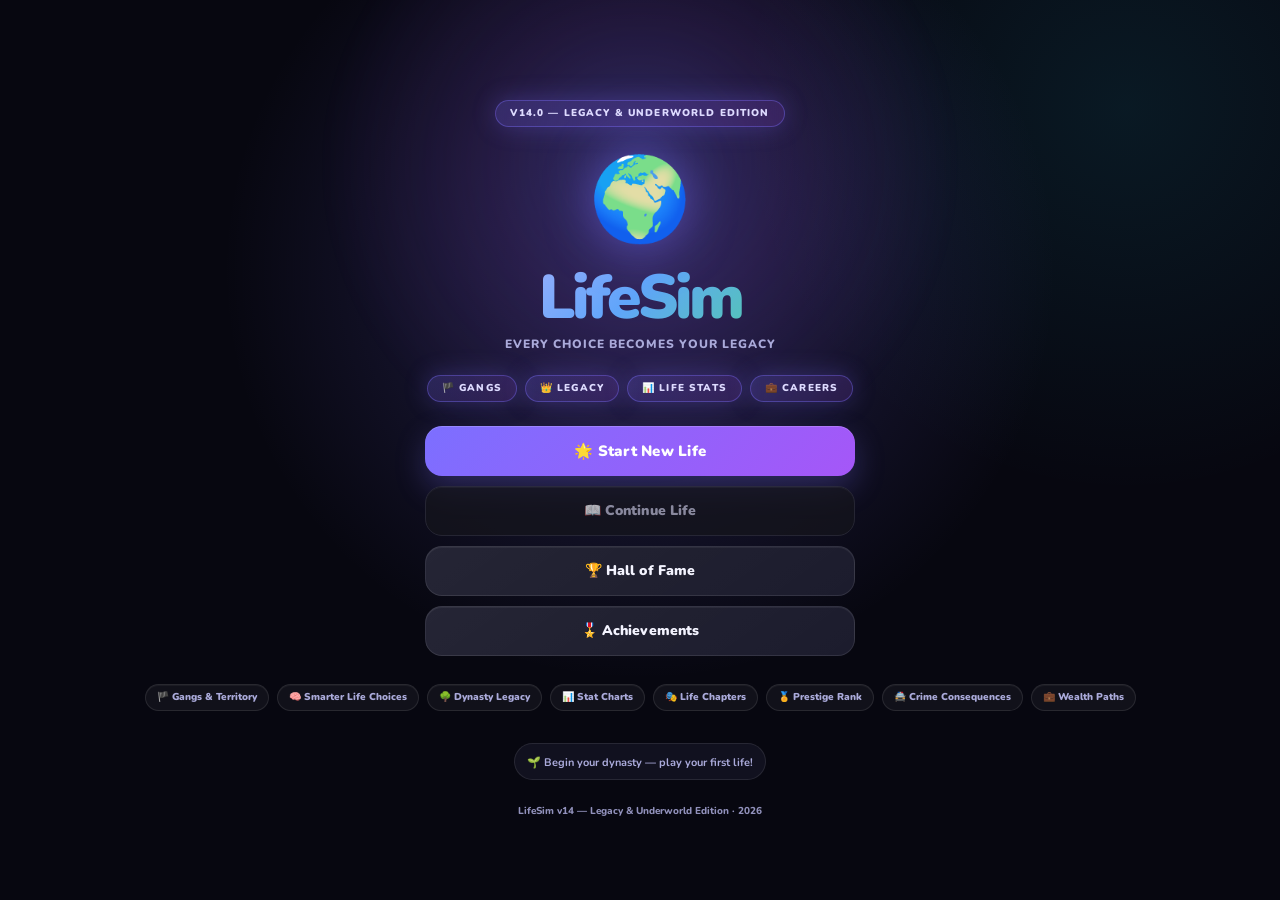
==== commit 11638966: "update" ====
--- a/index.html
+++ b/index.html
@@ -3,9 +3,15 @@
 <head>
 <meta charset="UTF-8">
 <meta name="viewport" content="width=device-width,initial-scale=1,viewport-fit=cover">
-<meta name="description" content="LifeSim v13 — a browser-based life simulation game where every choice shapes your legacy.">
+<meta name="description" content="LifeSim v14 — a premium browser-based life simulation game where every choice shapes your money, health, relationships, legacy, career, crime path, gangs, and dynasty.">
 <meta name="theme-color" content="#7c6fff">
-<title>LifeSim v13</title>
+<meta name="color-scheme" content="dark light">
+<meta name="application-name" content="LifeSim v14">
+<meta name="author" content="LifeSim">
+<meta property="og:title" content="LifeSim v14">
+<meta property="og:description" content="Every choice shapes your story, empire, underworld, and legacy.">
+<meta property="og:type" content="website">
+<title>LifeSim v14 — Legacy & Underworld</title>
 
 <link rel="preconnect" href="https://fonts.googleapis.com">
 <link rel="preconnect" href="https://fonts.gstatic.com" crossorigin>
@@ -18,17 +24,36 @@
 </head>
 
 <body>
-<div id="app" data-version="13.0">
+<noscript>
+  <div style="position:fixed;inset:0;z-index:99999;display:flex;align-items:center;justify-content:center;background:#070713;color:#fff;font-family:system-ui,sans-serif;padding:24px;text-align:center">
+    <div style="max-width:520px">
+      <div style="font-size:42px;margin-bottom:10px">⚠️</div>
+      <h1 style="margin:0 0 8px;font-size:24px">JavaScript is required</h1>
+      <p style="margin:0;color:#cbd5e1;line-height:1.6">LifeSim v14 runs fully in your browser. Please enable JavaScript to play.</p>
+    </div>
+  </div>
+</noscript>
+
+<a href="#game-content" class="skip-link" style="position:absolute;left:-999px;top:auto;width:1px;height:1px;overflow:hidden">Skip to game content</a>
+
+<div id="app" data-version="14.0">
 
 <!-- SPLASH -->
 <div id="splash-screen" class="screen active" aria-label="Main menu">
   <div class="splash-glow" aria-hidden="true"></div>
 
   <div class="splash-logo">
+    <div class="ver-badge" style="margin-bottom:12px">v14.0 — LEGACY &amp; UNDERWORLD EDITION</div>
     <span class="logo-emoji" aria-hidden="true">🌍</span>
     <h1>LifeSim</h1>
-    <p class="tagline">Every choice echoes through eternity</p>
-    <div class="ver-badge">v13.0 — REFORGED EDITION</div>
+    <p class="tagline">Every choice becomes your legacy</p>
+
+    <div style="display:flex;gap:8px;justify-content:center;flex-wrap:wrap;margin-top:10px">
+      <span class="ver-badge" style="font-size:10px">🏴 Gangs</span>
+      <span class="ver-badge" style="font-size:10px">👑 Legacy</span>
+      <span class="ver-badge" style="font-size:10px">📊 Life Stats</span>
+      <span class="ver-badge" style="font-size:10px">💼 Careers</span>
+    </div>
   </div>
 
   <div class="splash-menu" role="menu" aria-label="Main menu actions">
@@ -39,17 +64,19 @@
   </div>
 
   <div class="splash-features" aria-label="Version highlights">
-    <span>🛠️ Fixed Achievements</span>
-    <span>🔐 Safer UI Rendering</span>
-    <span>🌳 Dynasty System</span>
+    <span>🏴 Gangs &amp; Territory</span>
+    <span>🧠 Smarter Life Choices</span>
+    <span>🌳 Dynasty Legacy</span>
     <span>📊 Stat Charts</span>
     <span>🎭 Life Chapters</span>
     <span>🏅 Prestige Rank</span>
+    <span>🚔 Crime Consequences</span>
+    <span>💼 Wealth Paths</span>
   </div>
 
   <div id="prestige-panel" style="margin:8px auto 0;max-width:480px;text-align:center;padding:6px 12px;background:var(--s1);border-radius:20px;border:1.5px solid var(--b1)"></div>
 
-  <div class="splash-foot">LifeSim v13 — Reforged Edition · 2026</div>
+  <div class="splash-foot">LifeSim v14 — Legacy &amp; Underworld Edition · 2026</div>
 </div>
 
 <!-- CREATE -->
@@ -57,17 +84,25 @@
   <div class="topbar">
     <button type="button" class="back-btn" onclick="App.show('splash-screen')">← Back</button>
     <span class="topbar-title">👶 Create Your Life</span>
-    <span></span>
+    <span class="ver-badge" style="font-size:10px">v14</span>
   </div>
 
   <div class="create-scroll">
+    <div style="max-width:980px;margin:0 auto 12px;text-align:center">
+      <div style="font-size:11px;font-weight:900;color:var(--muted);text-transform:uppercase;letter-spacing:1.2px;margin-bottom:6px">Origin Builder</div>
+      <h2 style="margin:0;font-size:24px;font-weight:950;color:var(--txt)">Build the person. Then survive the story.</h2>
+      <p style="margin:6px auto 0;max-width:620px;color:var(--muted);font-size:13px;font-weight:700;line-height:1.6">
+        Choose your start, personality, ambition, and difficulty. Your early traits shape money, health, love, crime, career, and legacy.
+      </p>
+    </div>
+
     <div class="create-inner">
       <div class="create-left">
         <div class="create-avatar" id="create-avatar" aria-hidden="true">👦</div>
 
         <div class="form-group">
           <label class="form-label" for="inp-name">First Name</label>
-          <input type="text" id="inp-name" name="name" class="form-input" placeholder="Enter name…" maxlength="20" autocomplete="given-name">
+          <input type="text" id="inp-name" name="name" class="form-input" placeholder="Enter name…" maxlength="20" autocomplete="given-name" spellcheck="false">
         </div>
 
         <div class="form-group">
@@ -95,21 +130,26 @@
         </div>
 
         <div id="custom-stats" style="display:none;background:var(--s1);border-radius:12px;padding:12px;border:1.5px solid var(--b1)">
+          <div style="font-size:10px;font-weight:900;color:var(--muted);text-transform:uppercase;letter-spacing:1.2px;margin-bottom:8px">Custom Start</div>
+
           <div class="custom-stat-row">
             <span>😊 Happiness</span>
             <input type="range" id="cs-hap" min="5" max="95" value="50" class="stat-slider" oninput="Create.sl('hap',this.value)" aria-label="Custom happiness">
             <span id="cs-hap-v" class="slider-val">50</span>
           </div>
+
           <div class="custom-stat-row">
             <span>❤️ Health</span>
             <input type="range" id="cs-hlt" min="5" max="95" value="50" class="stat-slider" oninput="Create.sl('hlt',this.value)" aria-label="Custom health">
             <span id="cs-hlt-v" class="slider-val">50</span>
           </div>
+
           <div class="custom-stat-row">
             <span>🧠 Smarts</span>
             <input type="range" id="cs-smt" min="5" max="95" value="50" class="stat-slider" oninput="Create.sl('smt',this.value)" aria-label="Custom smarts">
             <span id="cs-smt-v" class="slider-val">50</span>
           </div>
+
           <div class="custom-stat-row">
             <span>✨ Looks</span>
             <input type="range" id="cs-lks" min="5" max="95" value="50" class="stat-slider" oninput="Create.sl('lks',this.value)" aria-label="Custom looks">
@@ -129,12 +169,22 @@
           <div id="ambition-list" role="group" aria-label="Choose life ambition"></div>
         </div>
 
-        <!-- v13: Legacy Inheritance -->
+        <!-- v14: Legacy Inheritance -->
         <div id="legacy-section" style="display:none;background:var(--s1);border-radius:12px;padding:14px;border:1.5px solid rgba(124,111,255,.4);margin-top:12px"></div>
 
         <div id="create-preview-box" style="background:var(--s2);border-radius:12px;padding:14px;border:1.5px solid var(--b1);margin-top:12px">
-          <div style="font-size:10px;font-weight:900;color:var(--muted);text-transform:uppercase;letter-spacing:1.2px;margin-bottom:8px">Life Preview</div>
+          <div style="display:flex;align-items:center;justify-content:space-between;gap:10px;margin-bottom:8px">
+            <div style="font-size:10px;font-weight:900;color:var(--muted);text-transform:uppercase;letter-spacing:1.2px">Life Preview</div>
+            <div class="ver-badge" style="font-size:9px">Dynamic Origin</div>
+          </div>
           <div id="preview-text" style="font-size:12px;font-weight:600;color:var(--muted);line-height:1.7" aria-live="polite"></div>
+        </div>
+
+        <div style="background:linear-gradient(135deg,rgba(124,111,255,.12),rgba(56,189,248,.08));border:1.5px solid rgba(124,111,255,.25);border-radius:12px;padding:14px;margin-top:12px">
+          <div style="font-size:10px;font-weight:900;color:var(--accent);text-transform:uppercase;letter-spacing:1.2px;margin-bottom:6px">v14 Tip</div>
+          <p style="margin:0;color:var(--muted);font-size:12px;font-weight:700;line-height:1.65">
+            A rich start makes life easier, but ambition, discipline, choices, and risk management decide your final legacy.
+          </p>
         </div>
       </div>
     </div>
@@ -262,6 +312,7 @@
   <div class="death-bg-fx" aria-hidden="true"></div>
   <div class="death-body">
     <div class="death-icon" aria-hidden="true">🪦</div>
+    <div class="ver-badge" style="margin:0 auto 10px;width:max-content">v14 Life Summary</div>
     <h2 class="death-title" id="dt-title">You have died.</h2>
     <p class="death-cause" id="dt-cause"></p>
     <blockquote class="death-quote" id="dt-quote"></blockquote>
@@ -273,10 +324,10 @@
 
     <div class="death-story" id="dt-story"></div>
 
-    <!-- v13: Life Timeline -->
+    <!-- v14: Life Timeline -->
     <div id="dt-timeline" style="background:var(--s1);border:1.5px solid var(--b2);border-radius:12px;padding:14px;margin-bottom:14px;text-align:left;max-height:200px;overflow-y:auto"></div>
 
-    <!-- v13: Previous Life Comparison -->
+    <!-- v14: Previous Life Comparison -->
     <div id="dt-prev-compare"></div>
 
     <div class="death-stats" id="dt-stats"></div>
@@ -294,7 +345,7 @@
   <div class="topbar">
     <button type="button" class="back-btn" onclick="App.show('splash-screen')">← Back</button>
     <span class="topbar-title">🏆 Hall of Fame</span>
-    <span></span>
+    <span class="ver-badge" style="font-size:10px">v14</span>
   </div>
   <div class="hof-body" id="hof-body"></div>
 </div>
@@ -304,7 +355,7 @@
   <div class="topbar">
     <button type="button" class="back-btn" onclick="App.show('splash-screen')">← Back</button>
     <span class="topbar-title">🎖️ Achievements</span>
-    <span></span>
+    <span class="ver-badge" style="font-size:10px">v14</span>
   </div>
   <div class="ach-body" id="ach-body"></div>
 </div>
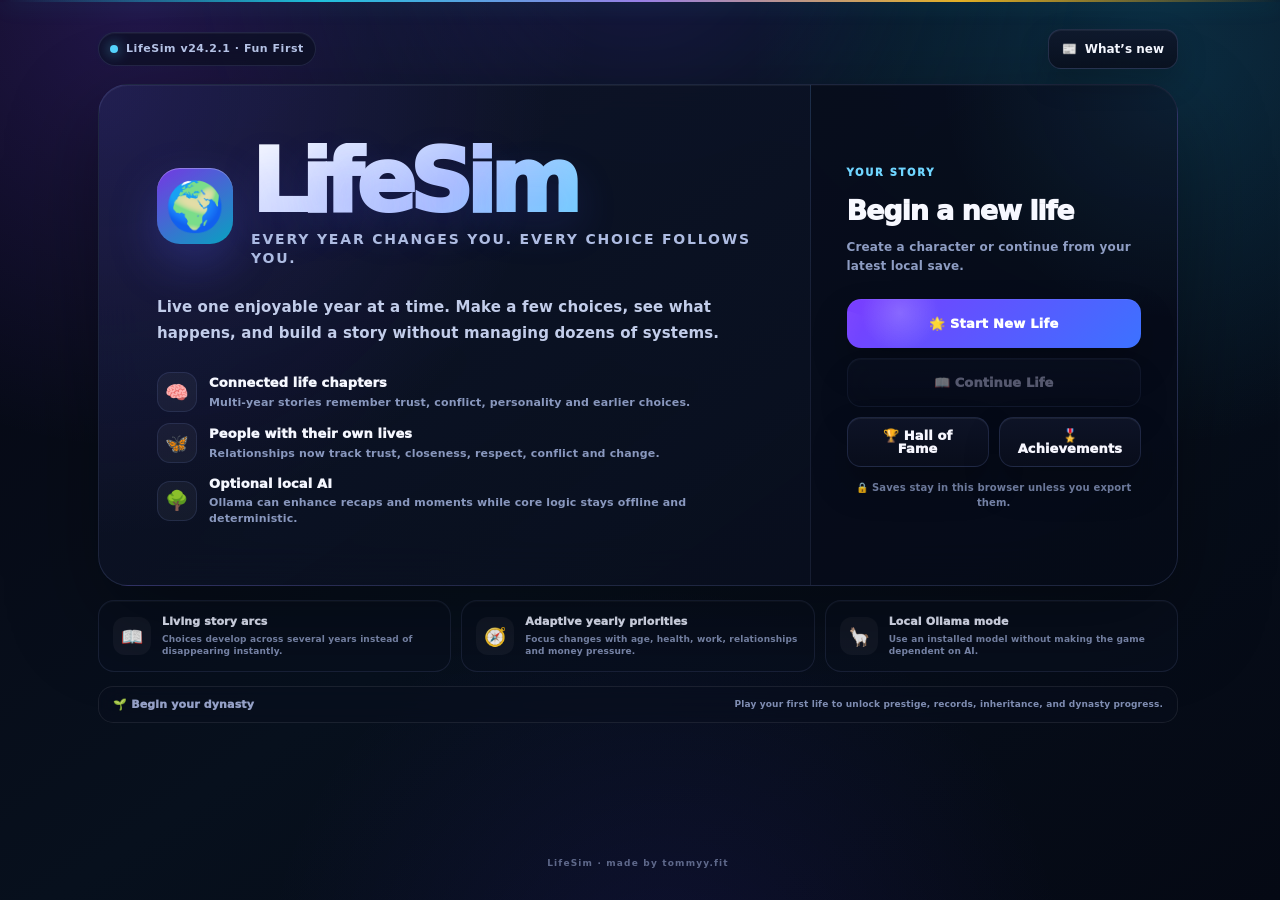
==== commit a680539c: "updt" ====
--- a/index.html
+++ b/index.html
@@ -3,24 +3,34 @@
 <head>
 <meta charset="UTF-8">
 <meta name="viewport" content="width=device-width,initial-scale=1,viewport-fit=cover">
-<meta name="description" content="LifeSim v14 — a premium browser-based life simulation game where every choice shapes your money, health, relationships, legacy, career, crime path, gangs, and dynasty.">
-<meta name="theme-color" content="#7c6fff">
+<meta name="description" content="LifeSim v24.2.1: Fun First — connected story arcs, evolving relationships, clearer yearly choices, legacy and optional local Ollama storytelling.">
+<meta name="theme-color" content="#06b6d4">
 <meta name="color-scheme" content="dark light">
-<meta name="application-name" content="LifeSim v14">
-<meta name="author" content="LifeSim">
-<meta property="og:title" content="LifeSim v14">
-<meta property="og:description" content="Every choice shapes your story, empire, underworld, and legacy.">
+<meta name="application-name" content="LifeSim">
+<meta name="author" content="tommyy.fit">
+<meta property="og:title" content="LifeSim">
+<meta property="og:description" content="Life simulation game with career, family, health, and legacy systems.">
 <meta property="og:type" content="website">
-<title>LifeSim v14 — Legacy & Underworld</title>
-
-<link rel="preconnect" href="https://fonts.googleapis.com">
-<link rel="preconnect" href="https://fonts.gstatic.com" crossorigin>
-<link href="https://fonts.googleapis.com/css2?family=Nunito:wght@400;600;700;800;900&display=swap" rel="stylesheet">
+<title>LifeSim v24.2.1: Fun First</title>
+<link rel="icon" type="image/svg+xml" href="data:image/svg+xml,%3Csvg xmlns='http://www.w3.org/2000/svg' viewBox='0 0 64 64'%3E%3Cdefs%3E%3ClinearGradient id='g' x1='0' x2='1' y1='0' y2='1'%3E%3Cstop offset='0%25' stop-color='%237c6fff'/%3E%3Cstop offset='100%25' stop-color='%2322d3ee'/%3E%3C/linearGradient%3E%3C/defs%3E%3Crect width='64' height='64' rx='16' fill='%230c0b19'/%3E%3Ccircle cx='32' cy='32' r='21' fill='url(%23g)'/%3E%3Cpath d='M18 32h28M32 18c5 4 8 9 8 14s-3 10-8 14c-5-4-8-9-8-14s3-10 8-14Z' fill='none' stroke='white' stroke-width='3.2' stroke-linecap='round' stroke-linejoin='round'/%3E%3Ccircle cx='48' cy='16' r='5' fill='%23fbbf24'/%3E%3C/svg%3E">
+
 
 <link rel="stylesheet" href="css/base.css">
 <link rel="stylesheet" href="css/components.css">
 <link rel="stylesheet" href="css/screens.css">
 <link rel="stylesheet" href="css/animations.css">
+<link rel="stylesheet" href="css/game-theme.css">
+<link rel="stylesheet" href="css/app-layout.css">
+<link rel="stylesheet" href="css/section-polish.css">
+<link rel="stylesheet" href="css/shell-theme.css">
+<link rel="stylesheet" href="css/life-systems.css">
+<link rel="stylesheet" href="css/lifesim-v22.css">
+<link rel="stylesheet" href="css/lifesim-v23.css">
+<link rel="stylesheet" href="css/age-logic.css">
+<link rel="stylesheet" href="css/ui-hotfix.css">
+<link rel="stylesheet" href="css/lifesim-v24.css">
+<link rel="stylesheet" href="css/lifesim-v24-ux.css">
+<link rel="stylesheet" href="css/lifesim-fun-first.css">
 </head>
 
 <body>
@@ -29,54 +39,81 @@
     <div style="max-width:520px">
       <div style="font-size:42px;margin-bottom:10px">⚠️</div>
       <h1 style="margin:0 0 8px;font-size:24px">JavaScript is required</h1>
-      <p style="margin:0;color:#cbd5e1;line-height:1.6">LifeSim v14 runs fully in your browser. Please enable JavaScript to play.</p>
+      <p style="margin:0;color:#cbd5e1;line-height:1.6">LifeSim</p>
     </div>
   </div>
 </noscript>
 
-<a href="#game-content" class="skip-link" style="position:absolute;left:-999px;top:auto;width:1px;height:1px;overflow:hidden">Skip to game content</a>
-
-<div id="app" data-version="14.0">
+<a href="#game-content" class="skip-link">Skip to game content</a>
+
+<div id="app" data-version="24.2.1" data-build="24.2.1-fun-first">
 
 <!-- SPLASH -->
 <div id="splash-screen" class="screen active" aria-label="Main menu">
   <div class="splash-glow" aria-hidden="true"></div>
 
-  <div class="splash-logo">
-    <div class="ver-badge" style="margin-bottom:12px">v14.0 — LEGACY &amp; UNDERWORLD EDITION</div>
-    <span class="logo-emoji" aria-hidden="true">🌍</span>
-    <h1>LifeSim</h1>
-    <p class="tagline">Every choice becomes your legacy</p>
-
-    <div style="display:flex;gap:8px;justify-content:center;flex-wrap:wrap;margin-top:10px">
-      <span class="ver-badge" style="font-size:10px">🏴 Gangs</span>
-      <span class="ver-badge" style="font-size:10px">👑 Legacy</span>
-      <span class="ver-badge" style="font-size:10px">📊 Life Stats</span>
-      <span class="ver-badge" style="font-size:10px">💼 Careers</span>
-    </div>
-  </div>
-
-  <div class="splash-menu" role="menu" aria-label="Main menu actions">
-    <button type="button" class="btn-primary btn-pulse" onclick="App.newLife()">🌟 Start New Life</button>
-    <button type="button" class="btn-secondary" id="btn-continue" onclick="App.loadGame()" disabled>📖 Continue Life</button>
-    <button type="button" class="btn-secondary" onclick="App.showHOF()">🏆 Hall of Fame</button>
-    <button type="button" class="btn-secondary" onclick="App.showAchievements()">🎖️ Achievements</button>
-  </div>
-
-  <div class="splash-features" aria-label="Version highlights">
-    <span>🏴 Gangs &amp; Territory</span>
-    <span>🧠 Smarter Life Choices</span>
-    <span>🌳 Dynasty Legacy</span>
-    <span>📊 Stat Charts</span>
-    <span>🎭 Life Chapters</span>
-    <span>🏅 Prestige Rank</span>
-    <span>🚔 Crime Consequences</span>
-    <span>💼 Wealth Paths</span>
-  </div>
-
-  <div id="prestige-panel" style="margin:8px auto 0;max-width:480px;text-align:center;padding:6px 12px;background:var(--s1);border-radius:20px;border:1.5px solid var(--b1)"></div>
-
-  <div class="splash-foot">LifeSim v14 — Legacy &amp; Underworld Edition · 2026</div>
+  <main class="splash-shell">
+    <header class="splash-toolbar">
+      <div class="splash-build" aria-label="Current version">
+        <span class="splash-build-dot" aria-hidden="true"></span>
+        <span>LifeSim v24.2.1 · Fun First</span>
+      </div>
+      <button type="button" id="btn-updates" class="update-log-fab" onclick="return App.showUpdates(event)" aria-haspopup="dialog" aria-controls="updates-modal" aria-label="Open update log">
+        <span aria-hidden="true">📰</span>
+        <strong>What’s new</strong>
+      </button>
+    </header>
+
+    <section class="splash-main-card" aria-label="Start LifeSim">
+      <div class="splash-brand-panel">
+        <div class="splash-logo">
+          <span class="logo-emoji" aria-hidden="true">🌍</span>
+          <div>
+            <h1>LifeSim</h1>
+            <p class="tagline">Every year changes you. Every choice follows you.</p>
+          </div>
+        </div>
+
+        <p class="splash-intro">
+          Live one enjoyable year at a time. Make a few choices, see what happens, and build a story without managing dozens of systems.
+        </p>
+
+        <div class="splash-keypoints" aria-label="Core features">
+          <div><span aria-hidden="true">🧠</span><p><strong>Connected life chapters</strong><small>Multi-year stories remember trust, conflict, personality and earlier choices.</small></p></div>
+          <div><span aria-hidden="true">🦋</span><p><strong>People with their own lives</strong><small>Relationships now track trust, closeness, respect, conflict and change.</small></p></div>
+          <div><span aria-hidden="true">🌳</span><p><strong>Optional local AI</strong><small>Ollama can enhance recaps and moments while core logic stays offline and deterministic.</small></p></div>
+        </div>
+      </div>
+
+      <div class="splash-action-panel">
+        <div class="splash-action-copy">
+          <span>YOUR STORY</span>
+          <h2>Begin a new life</h2>
+          <p>Create a character or continue from your latest local save.</p>
+        </div>
+
+        <div class="splash-menu" role="menu" aria-label="Main menu actions">
+          <button type="button" class="btn-primary" onclick="App.newLife()">🌟 Start New Life</button>
+          <button type="button" class="btn-secondary" id="btn-continue" onclick="App.loadGame()" disabled>📖 Continue Life</button>
+          <div class="splash-menu-row">
+            <button type="button" class="btn-secondary" onclick="App.showHOF()">🏆 Hall of Fame</button>
+            <button type="button" class="btn-secondary" onclick="App.showAchievements()">🎖️ Achievements</button>
+          </div>
+        </div>
+
+        <p class="splash-save-note">🔒 Saves stay in this browser unless you export them.</p>
+      </div>
+    </section>
+
+    <section class="splash-highlights" aria-label="Version highlights">
+      <article><span aria-hidden="true">📖</span><div><strong>Living story arcs</strong><small>Choices develop across several years instead of disappearing instantly.</small></div></article>
+      <article><span aria-hidden="true">🧭</span><div><strong>Adaptive yearly priorities</strong><small>Focus changes with age, health, work, relationships and money pressure.</small></div></article>
+      <article><span aria-hidden="true">🦙</span><div><strong>Local Ollama mode</strong><small>Use an installed model without making the game dependent on AI.</small></div></article>
+    </section>
+
+    <div id="prestige-panel"></div>
+    <div class="splash-foot">LifeSim · made by tommyy.fit</div>
+  </main>
 </div>
 
 <!-- CREATE -->
@@ -84,7 +121,7 @@
   <div class="topbar">
     <button type="button" class="back-btn" onclick="App.show('splash-screen')">← Back</button>
     <span class="topbar-title">👶 Create Your Life</span>
-    <span class="ver-badge" style="font-size:10px">v14</span>
+    <span class="ver-badge" data-label="Origin Builder" style="font-size:10px">Origin Builder</span>
   </div>
 
   <div class="create-scroll">
@@ -102,7 +139,10 @@
 
         <div class="form-group">
           <label class="form-label" for="inp-name">First Name</label>
-          <input type="text" id="inp-name" name="name" class="form-input" placeholder="Enter name…" maxlength="20" autocomplete="given-name" spellcheck="false">
+          <div style="display:flex;gap:8px;align-items:center">
+            <input type="text" id="inp-name" name="name" class="form-input" placeholder="Enter name…" maxlength="20" autocomplete="given-name" spellcheck="false" style="flex:1">
+            <button type="button" title="Random name" onclick="const n=Create.suggestedName();document.getElementById('inp-name').value=n;Create.syncGenderFromName(true);" style="background:var(--s2);border:1.5px solid var(--b1);border-radius:10px;padding:8px 10px;font-size:16px;cursor:pointer;flex-shrink:0;transition:all .15s ease" onmouseover="this.style.borderColor='rgba(124,111,255,.5)'" onmouseout="this.style.borderColor='var(--b1)'">🎲</button>
+          </div>
         </div>
 
         <div class="form-group">
@@ -116,17 +156,20 @@
         <div class="form-group">
           <label class="form-label" for="inp-country">Country of Birth</label>
           <select id="inp-country" name="country" class="form-select"></select>
+          <div class="origin-ui-country-info" id="origin-ui-country-info"><span class="flag">🌍</span><span class="details">Select a country</span></div>
         </div>
 
         <div class="form-group">
-          <label class="form-label" for="inp-diff">Difficulty</label>
-          <select id="inp-diff" name="difficulty" class="form-select">
-            <option value="easy">😊 Easy — Born wealthy</option>
-            <option value="normal" selected>🙂 Normal — Average start</option>
-            <option value="hard">😤 Hard — Born poor</option>
-            <option value="extreme">💀 Extreme — Brutal realism</option>
-            <option value="custom">⚙️ Custom — Set your own stats</option>
+          <label class="form-label">Difficulty</label>
+          <!-- Hidden select for JS compatibility -->
+          <select id="inp-diff" name="difficulty" class="form-select" style="display:none">
+            <option value="easy">Easy</option>
+            <option value="normal" selected>Normal</option>
+            <option value="hard">Hard</option>
+            <option value="extreme">Extreme</option>
+            <option value="custom">Custom</option>
           </select>
+          <div id="origin-ui-diff-cards"></div>
         </div>
 
         <div id="custom-stats" style="display:none;background:var(--s1);border-radius:12px;padding:12px;border:1.5px solid var(--b1)">
@@ -169,8 +212,7 @@
           <div id="ambition-list" role="group" aria-label="Choose life ambition"></div>
         </div>
 
-        <!-- v14: Legacy Inheritance -->
-        <div id="legacy-section" style="display:none;background:var(--s1);border-radius:12px;padding:14px;border:1.5px solid rgba(124,111,255,.4);margin-top:12px"></div>
+        <div class="create-summary-stack">
 
         <div id="create-preview-box" style="background:var(--s2);border-radius:12px;padding:14px;border:1.5px solid var(--b1);margin-top:12px">
           <div style="display:flex;align-items:center;justify-content:space-between;gap:10px;margin-bottom:8px">
@@ -180,16 +222,22 @@
           <div id="preview-text" style="font-size:12px;font-weight:600;color:var(--muted);line-height:1.7" aria-live="polite"></div>
         </div>
 
-        <div style="background:linear-gradient(135deg,rgba(124,111,255,.12),rgba(56,189,248,.08));border:1.5px solid rgba(124,111,255,.25);border-radius:12px;padding:14px;margin-top:12px">
-          <div style="font-size:10px;font-weight:900;color:var(--accent);text-transform:uppercase;letter-spacing:1.2px;margin-bottom:6px">v14 Tip</div>
+        <div id="origin-ui-stat-preview" class="origin-ui-stat-preview"></div>
+
+        <!-- Legacy Inheritance -->
+        <div id="legacy-section" class="origin-ui-legacy-box" style="display:none"></div>
+
+        <div class="origin-ui-tip-box">
+          <div style="font-size:10px;font-weight:900;color:var(--accent);text-transform:uppercase;letter-spacing:1.2px;margin-bottom:6px">Story Tip</div>
           <p style="margin:0;color:var(--muted);font-size:12px;font-weight:700;line-height:1.65">
-            A rich start makes life easier, but ambition, discipline, choices, and risk management decide your final legacy.
+            Story events fire naturally every 3–6 years. Your choices in them shape health, happiness, money and karma — no AI required.
           </p>
         </div>
       </div>
-    </div>
-
-    <button type="button" class="btn-primary" style="margin-top:12px;max-width:600px;margin-left:auto;margin-right:auto;display:block" onclick="App.startGame()">🚀 Begin Your Story</button>
+      </div>
+    </div>
+
+    <button type="button" class="btn-primary origin-ui-begin-btn" style="margin-top:12px;max-width:600px;margin-left:auto;margin-right:auto;display:block" onclick="App.startGame()">🚀 Begin Your Story</button>
   </div>
 </div>
 
@@ -198,36 +246,43 @@
 
   <!-- SIDEBAR -->
   <aside class="game-sidebar" id="game-sidebar" aria-label="Character overview">
-    <div class="sidebar-char">
-      <div class="sidebar-avatar" id="g-avatar" aria-hidden="true">😊</div>
-      <div class="sidebar-name" id="g-name">Name</div>
-      <div class="sidebar-sub" id="g-info">Age 0</div>
-      <div class="sidebar-tags" id="g-tags"></div>
-    </div>
-
-    <div class="sidebar-money-box">
-      <div class="smb-val" id="g-money">$0</div>
-      <div class="smb-lbl">Net Worth</div>
-      <div id="g-money-ctx" style="margin-bottom:2px"></div>
-      <div class="smb-inc" id="g-income"></div>
-      <div class="smb-cash" id="g-cash"></div>
-      <div id="g-goals-widget" style="margin-top:5px"></div>
-    </div>
-
-    <div class="sidebar-stats" aria-label="Character stats">
-      <div class="ssb"><div class="ssb-top"><span class="ssb-l">😊 Happiness</span><span class="ssb-v" id="sv-hap" style="color:var(--yellow)">0</span><span id="spark-hap"></span></div><div class="ssb-track"><div class="ssb-fill" id="sf-hap" style="background:var(--yellow)"></div></div></div>
-      <div class="ssb"><div class="ssb-top"><span class="ssb-l">❤️ Health</span><span class="ssb-v" id="sv-hlt" style="color:var(--green)">0</span><span id="spark-hlt"></span></div><div class="ssb-track"><div class="ssb-fill" id="sf-hlt" style="background:var(--green)"></div></div></div>
-      <div class="ssb"><div class="ssb-top"><span class="ssb-l">🧠 Smarts</span><span class="ssb-v" id="sv-smt" style="color:var(--cyan)">0</span><span id="spark-smt"></span></div><div class="ssb-track"><div class="ssb-fill" id="sf-smt" style="background:var(--cyan)"></div></div></div>
-      <div class="ssb"><div class="ssb-top"><span class="ssb-l">✨ Looks</span><span class="ssb-v" id="sv-lks" style="color:var(--pink)">0</span><span id="spark-lks"></span></div><div class="ssb-track"><div class="ssb-fill" id="sf-lks" style="background:var(--pink)"></div></div></div>
-      <div class="ssb"><div class="ssb-top"><span class="ssb-l">⚡ Fitness</span><span class="ssb-v" id="sv-fit" style="color:var(--orange)">0</span><span id="spark-fit"></span></div><div class="ssb-track"><div class="ssb-fill" id="sf-fit" style="background:var(--orange)"></div></div></div>
-      <div class="ssb"><div class="ssb-top"><span class="ssb-l">😤 Stress</span><span class="ssb-v" id="sv-str" style="color:var(--teal)">0</span><span id="spark-str"></span></div><div class="ssb-track"><div class="ssb-fill" id="sf-str" style="background:var(--teal)"></div></div></div>
-      <div class="ssb"><div class="ssb-top"><span class="ssb-l">🌟 Fame</span><span class="ssb-v" id="sv-fam" style="color:var(--accent)">0</span><span id="spark-fam"></span></div><div class="ssb-track"><div class="ssb-fill" id="sf-fam" style="background:var(--accent)"></div></div></div>
-      <div class="ssb"><div class="ssb-top"><span class="ssb-l">⚖️ Karma</span><span class="ssb-v" id="sv-kar" style="color:var(--teal)">0</span><span id="spark-kar"></span></div><div class="ssb-track"><div class="ssb-fill" id="sf-kar" style="background:var(--teal)"></div></div></div>
-    </div>
-
-    <div class="sidebar-spacer"></div>
-    <button type="button" class="age-btn-side" id="age-btn-side" onclick="Engine.ageUp()">⏩ Age Up — Year +1</button>
-    <button type="button" class="settings-btn-side" onclick="UI.openSettings()">⚙️ Settings</button>
+    <div class="sidebar-panel-stack">
+      <section class="sidebar-char sidebar-card sidebar-profile-card">
+        <div class="sidebar-avatar" id="g-avatar" aria-hidden="true">😊</div>
+        <div class="sidebar-name" id="g-name">Name</div>
+        <div class="sidebar-sub" id="g-info">Age 0</div>
+        <div class="sidebar-tags" id="g-tags"></div>
+      </section>
+
+      <section class="sidebar-money-box sidebar-card">
+        <div class="sidebar-card-head">Net Worth</div>
+        <div class="smb-val" id="g-money">$0</div>
+        <div id="g-money-ctx" style="margin-bottom:2px"></div>
+        <div class="smb-inc" id="g-income"></div>
+        <div class="smb-cash" id="g-cash"></div>
+        <div id="g-goals-widget" style="margin-top:5px"></div>
+      </section>
+
+      <section class="sidebar-stats-box sidebar-card">
+        <div class="sidebar-card-head">Life Stats</div>
+        <div class="sidebar-stats" aria-label="Character stats">
+          <div class="ssb"><div class="ssb-top"><span class="ssb-l">😊 Happiness</span><span class="ssb-v" id="sv-hap" style="color:var(--yellow)">0</span><span id="spark-hap"></span></div><div class="ssb-track"><div class="ssb-fill" id="sf-hap" style="background:var(--yellow)"></div></div></div>
+          <div class="ssb"><div class="ssb-top"><span class="ssb-l">❤️ Health</span><span class="ssb-v" id="sv-hlt" style="color:var(--green)">0</span><span id="spark-hlt"></span></div><div class="ssb-track"><div class="ssb-fill" id="sf-hlt" style="background:var(--green)"></div></div></div>
+          <div class="ssb"><div class="ssb-top"><span class="ssb-l">🧠 Smarts</span><span class="ssb-v" id="sv-smt" style="color:var(--cyan)">0</span><span id="spark-smt"></span></div><div class="ssb-track"><div class="ssb-fill" id="sf-smt" style="background:var(--cyan)"></div></div></div>
+          <div class="ssb"><div class="ssb-top"><span class="ssb-l">✨ Looks</span><span class="ssb-v" id="sv-lks" style="color:var(--pink)">0</span><span id="spark-lks"></span></div><div class="ssb-track"><div class="ssb-fill" id="sf-lks" style="background:var(--pink)"></div></div></div>
+          <div class="ssb"><div class="ssb-top"><span class="ssb-l">⚡ Fitness</span><span class="ssb-v" id="sv-fit" style="color:var(--orange)">0</span><span id="spark-fit"></span></div><div class="ssb-track"><div class="ssb-fill" id="sf-fit" style="background:var(--orange)"></div></div></div>
+          <div class="ssb"><div class="ssb-top"><span class="ssb-l">😤 Stress</span><span class="ssb-v" id="sv-str" style="color:var(--teal)">0</span><span id="spark-str"></span></div><div class="ssb-track"><div class="ssb-fill" id="sf-str" style="background:var(--teal)"></div></div></div>
+          <div class="ssb"><div class="ssb-top"><span class="ssb-l">🌟 Fame</span><span class="ssb-v" id="sv-fam" style="color:var(--accent)">0</span><span id="spark-fam"></span></div><div class="ssb-track"><div class="ssb-fill" id="sf-fam" style="background:var(--accent)"></div></div></div>
+          <div class="ssb"><div class="ssb-top"><span class="ssb-l">⚖️ Karma</span><span class="ssb-v" id="sv-kar" style="color:var(--teal)">0</span><span id="spark-kar"></span></div><div class="ssb-track"><div class="ssb-fill" id="sf-kar" style="background:var(--teal)"></div></div></div>
+          <div class="ssb"><div class="ssb-top"><span class="ssb-l">⭐ Rep</span><span class="ssb-v" id="sv-rep" style="color:var(--cyan)">50</span><span id="spark-rep"></span></div><div class="ssb-track"><div class="ssb-fill" id="sf-rep" style="background:var(--cyan)"></div></div></div>
+          <div class="ssb"><div class="ssb-top"><span class="ssb-l">🧠 Mind</span><span class="ssb-v" id="sv-mnd" style="color:var(--purple)">60</span><span id="spark-mnd"></span></div><div class="ssb-track"><div class="ssb-fill" id="sf-mnd" style="background:var(--purple)"></div></div></div>
+        </div>
+      </section>
+
+      <div class="sidebar-spacer"></div>
+      <button type="button" class="age-btn-side" id="age-btn-side" onclick="Engine.ageUp()">⏩ Age Up — Year +1</button>
+      <button type="button" class="settings-btn-side" onclick="UI.openSettings()">⚙️ Settings</button>
+    </div>
   </aside>
 
   <!-- MAIN CONTENT -->
@@ -260,6 +315,9 @@
         <div class="sb"><div class="sb-top"><span class="sb-l">😤</span><span class="sb-v" id="sv-str-m" style="color:var(--teal)">0</span></div><div class="sb-track"><div class="sb-fill" id="sf-str-m" style="background:var(--teal)"></div></div></div>
         <div class="sb"><div class="sb-top"><span class="sb-l">🌟</span><span class="sb-v" id="sv-fam-m" style="color:var(--accent)">0</span></div><div class="sb-track"><div class="sb-fill" id="sf-fam-m" style="background:var(--accent)"></div></div></div>
         <div class="sb"><div class="sb-top"><span class="sb-l">⚖️</span><span class="sb-v" id="sv-kar-m" style="color:var(--teal)">0</span></div><div class="sb-track"><div class="sb-fill" id="sf-kar-m" style="background:var(--teal)"></div></div></div>
+        <div class="sb"><div class="sb-top"><span class="sb-l">⭐</span><span class="sb-v" id="sv-rep-m" style="color:var(--cyan)">50</span></div><div class="sb-track"><div class="sb-fill" id="sf-rep-m" style="background:var(--cyan)"></div></div></div>
+        <div class="sb"><div class="sb-top"><span class="sb-l">🧠</span><span class="sb-v" id="sv-mnd-m" style="color:var(--purple)">60</span></div><div class="sb-track"><div class="sb-fill" id="sf-mnd-m" style="background:var(--purple)"></div></div></div>
+
       </div>
     </div>
 
@@ -274,14 +332,16 @@
       <button type="button" class="nt" data-tab="crime" onclick="UI.tab('crime')"><span class="ni" aria-hidden="true">🚔</span><span class="nl">Crime</span><span class="tab-dot" id="dot-crime"></span></button>
       <button type="button" class="nt" data-tab="social" onclick="UI.tab('social')"><span class="ni" aria-hidden="true">📱</span><span class="nl">Social</span><span class="tab-dot" id="dot-social"></span></button>
       <button type="button" class="nt" data-tab="business" onclick="UI.tab('business')"><span class="ni" aria-hidden="true">🏢</span><span class="nl">Biz</span><span class="tab-dot" id="dot-business"></span></button>
+      <button type="button" class="nt" data-tab="hustle" onclick="UI.tab('hustle')"><span class="ni" aria-hidden="true">⚡</span><span class="nl">Hustle</span><span class="tab-dot" id="dot-hustle"></span></button>
       <button type="button" class="nt" data-tab="pets" onclick="UI.tab('pets')"><span class="ni" aria-hidden="true">🐾</span><span class="nl">Pets</span><span class="tab-dot" id="dot-pets"></span></button>
       <button type="button" class="nt" data-tab="skills" onclick="UI.tab('skills')"><span class="ni" aria-hidden="true">🎓</span><span class="nl">Skills</span><span class="tab-dot" id="dot-skills"></span></button>
       <button type="button" class="nt" data-tab="stocks" onclick="UI.tab('stocks')"><span class="ni" aria-hidden="true">📈</span><span class="nl">Stocks</span><span class="tab-dot" id="dot-stocks"></span></button>
       <button type="button" class="nt" data-tab="goals" onclick="UI.tab('goals')"><span class="ni" aria-hidden="true">🎯</span><span class="nl">Goals</span><span class="tab-dot" id="dot-goals"></span></button>
+
     </nav>
 
     <!-- Content -->
-    <div class="content-area" id="game-content" aria-live="polite">
+    <div class="content-area" id="game-content" tabindex="-1">
       <div id="tab-life" class="tab-panel active"></div>
       <div id="tab-mind" class="tab-panel"></div>
       <div id="tab-love" class="tab-panel"></div>
@@ -291,10 +351,12 @@
       <div id="tab-crime" class="tab-panel"></div>
       <div id="tab-social" class="tab-panel"></div>
       <div id="tab-business" class="tab-panel"></div>
+      <div id="tab-hustle" class="tab-panel"></div>
       <div id="tab-pets" class="tab-panel"></div>
       <div id="tab-skills" class="tab-panel"></div>
       <div id="tab-stocks" class="tab-panel"></div>
       <div id="tab-goals" class="tab-panel"></div>
+
     </div>
 
     <!-- Mobile footer age-up -->
@@ -312,7 +374,7 @@
   <div class="death-bg-fx" aria-hidden="true"></div>
   <div class="death-body">
     <div class="death-icon" aria-hidden="true">🪦</div>
-    <div class="ver-badge" style="margin:0 auto 10px;width:max-content">v14 Life Summary</div>
+    <div class="ver-badge" data-label="Life Summary" style="margin:0 auto 10px;width:max-content">Life Summary</div>
     <h2 class="death-title" id="dt-title">You have died.</h2>
     <p class="death-cause" id="dt-cause"></p>
     <blockquote class="death-quote" id="dt-quote"></blockquote>
@@ -324,10 +386,10 @@
 
     <div class="death-story" id="dt-story"></div>
 
-    <!-- v14: Life Timeline -->
+    <!-- Life Timeline -->
     <div id="dt-timeline" style="background:var(--s1);border:1.5px solid var(--b2);border-radius:12px;padding:14px;margin-bottom:14px;text-align:left;max-height:200px;overflow-y:auto"></div>
 
-    <!-- v14: Previous Life Comparison -->
+    <!-- Previous Life Comparison -->
     <div id="dt-prev-compare"></div>
 
     <div class="death-stats" id="dt-stats"></div>
@@ -345,7 +407,7 @@
   <div class="topbar">
     <button type="button" class="back-btn" onclick="App.show('splash-screen')">← Back</button>
     <span class="topbar-title">🏆 Hall of Fame</span>
-    <span class="ver-badge" style="font-size:10px">v14</span>
+    <span class="ver-badge" data-label="Legacy Board" style="font-size:10px">Legacy Board</span>
   </div>
   <div class="hof-body" id="hof-body"></div>
 </div>
@@ -355,7 +417,7 @@
   <div class="topbar">
     <button type="button" class="back-btn" onclick="App.show('splash-screen')">← Back</button>
     <span class="topbar-title">🎖️ Achievements</span>
-    <span class="ver-badge" style="font-size:10px">v14</span>
+    <span class="ver-badge" data-label="Milestones" style="font-size:10px">Milestones</span>
   </div>
   <div class="ach-body" id="ach-body"></div>
 </div>
@@ -363,7 +425,7 @@
 </div>
 
 <!-- Event Modal -->
-<div class="modal-bg" id="ev-modal" role="dialog" aria-modal="true" aria-labelledby="m-title" aria-describedby="m-text">
+<div class="modal-bg" id="ev-modal" role="dialog" aria-modal="true" aria-labelledby="m-title" aria-describedby="m-text" tabindex="-1">
   <div class="modal-box">
     <button type="button" class="modal-skip-btn" onclick="UI.closeModal()" title="Skip" aria-label="Skip event">✕</button>
     <span class="modal-icon" id="m-ico" aria-hidden="true">✨</span>
@@ -374,47 +436,143 @@
 </div>
 
 <!-- Settings Modal -->
-<div class="modal-bg" id="settings-modal" role="dialog" aria-modal="true" aria-labelledby="settings-title">
-  <div class="modal-box" style="max-width:380px">
-    <button type="button" class="modal-skip-btn" onclick="document.getElementById('settings-modal').classList.remove('open')" title="Close" aria-label="Close settings">✕</button>
-    <span class="modal-icon" aria-hidden="true">⚙️</span>
-    <div class="modal-title" id="settings-title">Settings</div>
-
-    <div style="display:flex;flex-direction:column;gap:10px;margin-top:8px">
-      <div class="settings-row">
-        <span class="settings-lbl">📊 Show stat changes</span>
-        <label class="toggle-switch">
-          <input type="checkbox" id="set-statdelta" checked onchange="UI.saveSetting('statDelta',this.checked)">
-          <span class="toggle-knob"></span>
-        </label>
-      </div>
-
-      <div class="settings-row">
-        <span class="settings-lbl">💡 Smart tips</span>
-        <label class="toggle-switch">
-          <input type="checkbox" id="set-tips" checked onchange="UI.saveSetting('tips',this.checked)">
-          <span class="toggle-knob"></span>
-        </label>
-      </div>
-
-      <div class="settings-row">
-        <span class="settings-lbl">⚠️ Low health warnings</span>
-        <label class="toggle-switch">
-          <input type="checkbox" id="set-healthwarn" checked onchange="UI.saveSetting('healthWarn',this.checked)">
-          <span class="toggle-knob"></span>
-        </label>
-      </div>
-
-      <div style="height:1px;background:var(--b1);margin:4px 0"></div>
-
-      <div class="settings-lbl" style="color:var(--muted);font-size:11px">
-        KEYBOARD: <kbd>Space</kbd> = Age Up &nbsp; <kbd>1–9</kbd> = Switch tabs
-      </div>
-
-      <div style="height:1px;background:var(--b1);margin:4px 0"></div>
-
-      <button type="button" class="btn-secondary" style="color:var(--red);border-color:rgba(248,113,113,.35)" onclick="UI.confirmReset()">🗑️ Reset Save &amp; Start Over</button>
-    </div>
+<div class="modal-bg settings-modal-bg" id="settings-modal" role="dialog" aria-modal="true" aria-labelledby="settings-title" tabindex="-1" onclick="if(event.target===this) UI.closeAnyModal(this)">
+  <div class="modal-box settings-modal-box">
+    <header class="settings-modal-head">
+      <div class="settings-title-wrap">
+        <span class="settings-title-icon" aria-hidden="true">⚙️</span>
+        <div>
+          <div class="modal-title" id="settings-title">Settings</div>
+          <p>Shape the interface, gameplay feedback, local AI and save behavior.</p>
+        </div>
+      </div>
+      <button type="button" class="settings-close-btn" onclick="UI.closeAnyModal(document.getElementById('settings-modal'))" aria-label="Close settings">✕</button>
+    </header>
+
+    <div class="settings-workspace">
+      <nav class="settings-nav" aria-label="Settings categories">
+        <button type="button" class="settings-nav-btn active" data-settings-tab="gameplay" onclick="UI.settingsTab('gameplay',this)"><span>🎮</span><span><b>Gameplay</b><small>Feedback and automation</small></span></button>
+        <button type="button" class="settings-nav-btn" data-settings-tab="appearance" onclick="UI.settingsTab('appearance',this)"><span>🎨</span><span><b>Appearance</b><small>Theme, density and motion</small></span></button>
+        <button type="button" class="settings-nav-btn" data-settings-tab="audio" onclick="UI.settingsTab('audio',this)"><span>🔊</span><span><b>Audio</b><small>Effects and volume</small></span></button>
+        <button type="button" class="settings-nav-btn" data-settings-tab="ai" onclick="UI.settingsTab('ai',this)"><span>🦙</span><span><b>Local AI</b><small>Optional Ollama storyteller</small></span></button>
+        <button type="button" class="settings-nav-btn" data-settings-tab="data" onclick="UI.settingsTab('data',this)"><span>💾</span><span><b>Data</b><small>Save, export and recovery</small></span></button>
+      </nav>
+
+      <div class="settings-content">
+        <section class="settings-panel active" data-settings-panel="gameplay">
+          <div class="settings-panel-head"><span>🎮</span><div><h3>Gameplay experience</h3><p>Control the amount of guidance and automatic behavior without changing core simulation rules.</p></div></div>
+          <div class="settings-group">
+            <div class="settings-option"><div><b>Show stat changes</b><small>Display floating feedback when health, happiness, money or other values change.</small></div><label class="toggle-switch"><input type="checkbox" id="set-statdelta" checked onchange="UI.saveSetting('statDelta',this.checked)"><span class="toggle-knob"></span></label></div>
+            <div class="settings-option"><div><b>Smart tips</b><small>Show context-aware suggestions when your life needs attention.</small></div><label class="toggle-switch"><input type="checkbox" id="set-tips" checked onchange="UI.saveSetting('tips',this.checked)"><span class="toggle-knob"></span></label></div>
+            <div class="settings-option"><div><b>Low-health warnings</b><small>Warn before aging up when physical or mental wellbeing is in danger.</small></div><label class="toggle-switch"><input type="checkbox" id="set-healthwarn" checked onchange="UI.saveSetting('healthWarn',this.checked)"><span class="toggle-knob"></span></label></div>
+            <div class="settings-option"><div><b>Highlight important warnings</b><small>Use stronger visual emphasis for serious risks and unresolved problems.</small></div><label class="toggle-switch"><input type="checkbox" id="set-highlight" checked onchange="UI.saveSetting('highlightWarnings',this.checked)"><span class="toggle-knob"></span></label></div>
+          </div>
+          <div class="settings-group">
+            <div class="settings-option"><div><b>Life chapters panel</b><small>Show the connected-story timeline and long-term consequences in the Life tab.</small></div><label class="toggle-switch"><input type="checkbox" id="set-chapters" onchange="UI.toggleLifeChapters()"><span class="toggle-knob"></span></label></div>
+            <div class="settings-option"><div><b>Advanced stats</b><small>Reveal reputation, mental health and additional simulation detail.</small></div><label class="toggle-switch"><input type="checkbox" id="set-advanced" onchange="UI.saveSetting('showAdvancedStats',this.checked)"><span class="toggle-knob"></span></label></div>
+            <div class="settings-option"><div><b>Auto-save</b><small>Save after meaningful actions and yearly progression. Manual Save Now remains available.</small></div><label class="toggle-switch"><input type="checkbox" id="set-autosave" checked onchange="UI.saveSetting('autoSave',this.checked)"><span class="toggle-knob"></span></label></div>
+            <div class="settings-option"><div><b>Auto age-up when ready</b><small>Advance automatically only when the current year has no blocking choice.</small></div><label class="toggle-switch"><input type="checkbox" id="set-autoage" onchange="UI.saveSetting('autoAge',this.checked)"><span class="toggle-knob"></span></label></div>
+            <div class="settings-option settings-option-select"><div><b>Life log detail</b><small>Choose how much information appears in the timeline and yearly recaps.</small></div><select id="set-log-detail" class="form-select" onchange="UI.saveSetting('logDetailLevel',this.value)"><option value="0">Essential</option><option value="1">Detailed</option><option value="2">Full</option></select></div>
+          </div>
+        </section>
+
+        <section class="settings-panel" data-settings-panel="appearance">
+          <div class="settings-panel-head"><span>🎨</span><div><h3>Appearance and layout</h3><p>Choose a calmer, denser or more accessible presentation. Changes apply immediately.</p></div></div>
+          <div class="settings-preview" aria-hidden="true"><span></span><span></span><span></span><div><i></i><i></i><i></i></div></div>
+          <div class="settings-group">
+            <div class="settings-option settings-option-select"><div><b>Theme</b><small>Change the overall contrast and surface style.</small></div><select id="set-theme-mode" class="form-select" onchange="UI.saveSetting('themeMode',this.value)"><option value="default">Living World</option><option value="calm">Calm Night</option><option value="contrast">High Contrast</option><option value="oled">OLED Black</option></select></div>
+            <div class="settings-option settings-option-select"><div><b>Accent color</b><small>Choose the primary highlight used for active tabs, buttons and focus rings.</small></div><select id="set-accent-mode" class="form-select" onchange="UI.saveSetting('accentMode',this.value)"><option value="violet">Violet</option><option value="cyan">Cyan</option><option value="emerald">Emerald</option><option value="rose">Rose</option></select></div>
+            <div class="settings-option settings-option-select"><div><b>Text size</b><small>Scale important labels and body copy without zooming the whole browser.</small></div><select id="set-text-size" class="form-select" onchange="UI.saveSetting('textSize',this.value)"><option value="small">Small</option><option value="normal">Normal</option><option value="large">Large</option></select></div>
+            <div class="settings-option settings-option-select"><div><b>Animation speed</b><small>Control interface transitions and feedback effects.</small></div><select id="set-anim-speed" class="form-select" onchange="UI.saveSetting('animationSpeed',this.value)"><option value="slow">Relaxed</option><option value="normal">Normal</option><option value="fast">Fast</option></select></div>
+          </div>
+          <div class="settings-group">
+            <div class="settings-option"><div><b>Compact mode</b><small>Reduce card padding and vertical spacing to fit more content on screen.</small></div><label class="toggle-switch"><input type="checkbox" id="set-compact" onchange="UI.saveSetting('compactMode',this.checked)"><span class="toggle-knob"></span></label></div>
+            <div class="settings-option"><div><b>Reduce motion</b><small>Disable decorative movement and simplify transitions.</small></div><label class="toggle-switch"><input type="checkbox" id="set-reducemotion" onchange="UI.saveSetting('reduceMotion',this.checked)"><span class="toggle-knob"></span></label></div>
+            <div class="settings-option"><div><b>Ambient background effects</b><small>Show subtle gradients behind the game. Turn off for a completely flat background.</small></div><label class="toggle-switch"><input type="checkbox" id="set-background-fx" checked onchange="UI.saveSetting('backgroundEffects',this.checked)"><span class="toggle-knob"></span></label></div>
+            <div class="settings-option"><div><b>Keep sidebar visible</b><small>Prefer the desktop character sidebar whenever enough width is available.</small></div><label class="toggle-switch"><input type="checkbox" id="set-sidebar" onchange="UI.saveSetting('sidebarAlwaysVisible',this.checked)"><span class="toggle-knob"></span></label></div>
+          </div>
+        </section>
+
+        <section class="settings-panel" data-settings-panel="audio">
+          <div class="settings-panel-head"><span>🔊</span><div><h3>Audio feedback</h3><p>LifeSim uses lightweight generated effects. No audio files are downloaded or stored.</p></div></div>
+          <div class="settings-audio-hero"><div class="settings-audio-icon">♫</div><div><b>Interface soundscape</b><small>Small sounds reinforce choices, achievements and life events.</small></div><button type="button" onclick="UI.testSound()">Test sound</button></div>
+          <div class="settings-group">
+            <div class="settings-option"><div><b>Sound effects</b><small>Enable button, money, relationship, achievement and warning sounds.</small></div><label class="toggle-switch"><input type="checkbox" id="set-sound" checked onchange="LifeSimV22.Sound.setMuted(!this.checked)"><span class="toggle-knob"></span></label></div>
+            <div class="settings-option settings-option-range"><div><b>Effects volume</b><small>Adjust generated sound intensity.</small></div><div class="settings-range-wrap"><input type="range" id="set-sound-volume" min="0" max="100" value="60" oninput="UI.setSoundVolume(this.value)"><output id="set-sound-volume-value">60%</output></div></div>
+          </div>
+          <div class="settings-note"><span>⌨️</span><p><b>Keyboard shortcuts</b><small><kbd>Space</kbd> Age Up · <kbd>1–9</kbd> quick tabs · <kbd>Esc</kbd> close dialog</small></p></div>
+        </section>
+
+        <section class="settings-panel" data-settings-panel="ai">
+          <div class="settings-panel-head"><span>🦙</span><div><h3>Local Ollama storyteller</h3><p>Optional local narration. Core gameplay stays deterministic and works without AI.</p></div></div>
+          <div class="ollama-settings-card settings-ollama-card">
+            <div class="ollama-settings-head">
+              <div class="ollama-settings-title"><span aria-hidden="true">🦙</span><div><b>Enable local AI</b><small>Connect only to the endpoint you choose below.</small></div></div>
+              <label class="toggle-switch"><input type="checkbox" id="set-ollama" onchange="OllamaBridge.setEnabled(this.checked)"><span class="toggle-knob"></span></label>
+            </div>
+            <span class="ollama-status" id="ollama-status" data-state="off">Local AI is off</span>
+            <div id="ollama-config-panel" class="ollama-config-panel" hidden>
+              <div class="ollama-field"><label for="set-ollama-endpoint">Ollama endpoint</label><input id="set-ollama-endpoint" type="url" value="http://localhost:11434" spellcheck="false" onchange="OllamaBridge.setEndpoint(this.value)"></div>
+              <div class="ollama-field"><label for="set-ollama-model">Installed model</label><div class="ollama-inline"><select id="set-ollama-model" onchange="OllamaBridge.setModel(this.value)"><option value="">Auto-select installed model</option></select><button type="button" data-ollama-action onclick="OllamaBridge.refreshModels()">Refresh</button></div></div>
+              <div class="ollama-two-col">
+                <div class="ollama-field"><label for="set-ollama-temp">Creativity</label><select id="set-ollama-temp" onchange="OllamaBridge.setTemperature(this.value)"><option value="0.35">Grounded</option><option value="0.65">Balanced</option><option value="0.9">Creative</option></select></div>
+                <div class="ollama-field"><label for="set-ollama-timeout">Timeout</label><select id="set-ollama-timeout" onchange="OllamaBridge.setTimeout(this.value)"><option value="10000">10 seconds</option><option value="20000">20 seconds</option><option value="40000">40 seconds</option><option value="60000">60 seconds</option></select></div>
+              </div>
+              <div class="ollama-checks">
+                <div class="settings-option"><div><b>Enhance yearly recaps</b><small>Ask the local model to rewrite the factual yearly summary naturally.</small></div><label class="toggle-switch"><input type="checkbox" id="set-ollama-year" checked onchange="OllamaBridge.setOption('yearNarratives',this.checked)"><span class="toggle-knob"></span></label></div>
+                <div class="settings-option"><div><b>Allow one AI moment per year</b><small>Create one validated choice event while keeping rewards and unlocks bounded.</small></div><label class="toggle-switch"><input type="checkbox" id="set-ollama-moments" checked onchange="OllamaBridge.setOption('aiMoments',this.checked)"><span class="toggle-knob"></span></label></div>
+              </div>
+              <div class="ollama-actions"><button type="button" data-ollama-action onclick="OllamaBridge.testConnection()">Test connection</button><button type="button" data-ollama-action onclick="OllamaBridge.requestMoment()">Try story moment</button></div>
+              <div class="settings-note settings-note-ai"><span>🔒</span><p><b>Local and bounded</b><small>Only a compact fictional-life summary is sent to your local endpoint. AI cannot directly grant careers, property, diagnoses, marriages, children or unlimited rewards.</small></p></div>
+              <p class="ollama-launch-note">Use <strong>start_lifesim.bat</strong> on Windows or <strong>start_lifesim.command</strong> on macOS for the most reliable browser connection.</p>
+            </div>
+          </div>
+          <div class="ollama-off-guide" id="ollama-off-guide">
+            <article><span>1</span><div><b>Start Ollama</b><small>Open the Ollama desktop app or run the local service.</small></div></article>
+            <article><span>2</span><div><b>Install a chat model</b><small>A small 2B–4B instruct model is usually enough for LifeSim stories.</small></div></article>
+            <article><span>3</span><div><b>Enable and test</b><small>LifeSim will discover local models and keep core gameplay offline.</small></div></article>
+          </div>
+        </section>
+
+        <section class="settings-panel" data-settings-panel="data">
+          <div class="settings-panel-head"><span>💾</span><div><h3>Save and data</h3><p>Your life is stored locally in this browser. Export a file before clearing browser data or moving devices.</p></div></div>
+          <div class="settings-storage-card"><span>🛡️</span><div><b id="settings-storage-title">Local save status</b><small id="settings-storage-summary">Checking available save data…</small></div></div>
+          <div id="liveapi-settings-slot"></div>
+          <div class="settings-data-grid">
+            <button type="button" class="settings-action-card good" onclick="UI.saveNow()"><span>💾</span><b>Save Now</b><small>Write the current life immediately.</small></button>
+            <button type="button" class="settings-action-card" onclick="UI.exportSave()"><span>📥</span><b>Export Save</b><small>Download a portable JSON backup.</small></button>
+            <button type="button" class="settings-action-card" onclick="document.getElementById('settings-import-file').click()"><span>📤</span><b>Import Save</b><small>Restore a LifeSim JSON backup.</small></button>
+            <button type="button" class="settings-action-card danger" onclick="UI.confirmReset()"><span>🗑️</span><b>Reset Life</b><small>Delete the current save and start over.</small></button>
+          </div>
+          <input type="file" id="settings-import-file" accept="application/json,.json" hidden onchange="UI.importSaveFile(this)">
+          <div class="settings-note"><span>ℹ️</span><p><b>Privacy</b><small>LifeSim does not upload your save. Ollama settings are stored separately and only used when local AI is enabled.</small></p></div>
+        </section>
+      </div>
+    </div>
+
+    <footer class="settings-modal-foot">
+      <button type="button" class="settings-reset-btn" onclick="UI.resetSettings()">Restore defaults</button>
+      <span>Changes save automatically</span>
+      <button type="button" class="settings-done-btn" onclick="UI.closeAnyModal(document.getElementById('settings-modal'))">Done</button>
+    </footer>
+  </div>
+</div>
+
+
+<!-- Update Log Modal -->
+<div class="modal-bg" id="updates-modal" role="dialog" aria-modal="true" aria-labelledby="updates-title" aria-describedby="updates-subtitle" tabindex="-1" onclick="if(event.target===this) UI.closeAnyModal(this)">
+  <div class="modal-box update-modal-box">
+    <div class="update-modal-head">
+      <div class="update-modal-heading">
+        <span class="update-modal-icon" aria-hidden="true">📰</span>
+        <div>
+          <div class="modal-title" id="updates-title">What’s new</div>
+          <p id="updates-subtitle">Latest fixes and improvements in LifeSim.</p>
+        </div>
+      </div>
+      <button type="button" class="modal-skip-btn" onclick="UI.closeAnyModal(document.getElementById('updates-modal'))" title="Close" aria-label="Close update log">✕</button>
+    </div>
+    <div id="updates-body" class="updates-list"></div>
   </div>
 </div>
 
@@ -428,6 +586,8 @@
 <script src="data/properties.js"></script>
 <script src="data/achievements.js"></script>
 <script src="data/events.js"></script>
+<script src="data/updates.js"></script>
+<script src="data/v24-content.js"></script>
 <script src="js/save.js"></script>
 <script src="js/ui.js"></script>
 <script src="js/relations.js"></script>
@@ -443,8 +603,25 @@
 <script src="js/skills.js"></script>
 <script src="js/stocks.js"></script>
 <script src="js/ai_story.js"></script>
+<script src="js/story_events.js"></script>
 <script src="js/legacy.js"></script>
+<script src="js/family.js"></script>
+<script src="js/sports.js"></script>
+<script src="js/military.js"></script>
+<script src="js/travel.js"></script>
 <script src="js/engine.js"></script>
 <script src="js/main.js"></script>
+<script src="js/game-core.js"></script>
+<script src="js/ui-layout.js"></script>
+<script src="js/ui-sections.js"></script>
+<script src="js/app-shell.js"></script>
+<script src="js/life-systems.js"></script>
+<script src="js/lifesim-v22.js"></script>
+<script src="js/lifesim-v23.js"></script>
+<script src="js/age-logic.js"></script>
+<script src="js/ollama.js"></script>
+<script src="js/lifesim-v24.js"></script>
+<script src="js/lifesim-fun-first.js"></script>
+<!-- Gameplay connection rebuild. -->
 </body>
-</html>+</html>
--- a/css/base.css
+++ b/css/base.css
@@ -1,4 +1,13 @@
-/* base.css — LifeSim v13 Reforged premium base UI system */
+/* base.css — LifeSim safe premium base UI system
+   Full replacement file
+   Safe for vanilla HTML/CSS/JS
+   Focus:
+   - stable layout
+   - no random blink/jump
+   - premium dark UI
+   - better mobile behavior
+   - keeps existing LifeSim class names intact
+*/
 
 /* ─────────────────────────────────────────────
    01. Reset + design tokens
@@ -14,32 +23,35 @@
 :root{
   color-scheme:dark;
 
-  --bg:#070710;
-  --bg2:#0b0b16;
-  --s0:#0c0c16;
-  --s1:#11111f;
-  --s2:#171728;
-  --s3:#202036;
-  --s4:#292944;
+  --bg:#060610;
+  --bg2:#090914;
+  --s0:#0b0b15;
+  --s1:#111120;
+  --s2:#17172a;
+  --s3:#202039;
+  --s4:#2a2a48;
 
   --glass:rgba(17,17,31,.78);
-  --glass2:rgba(23,23,40,.72);
+  --glass2:rgba(22,22,40,.74);
+  --glass3:rgba(255,255,255,.055);
 
   --b0:rgba(255,255,255,.055);
-  --b1:rgba(255,255,255,.095);
+  --b1:rgba(255,255,255,.10);
   --b2:rgba(255,255,255,.16);
-  --b3:rgba(255,255,255,.24);
-
-  --txt:#f4f4ff;
-  --txt2:#e5e7ff;
+  --b3:rgba(255,255,255,.25);
+
+  --txt:#f7f7ff;
+  --txt2:#e7e7ff;
   --muted:#aaaada;
   --dim:#74749f;
 
   --accent:#7c6fff;
   --accent2:#a855f7;
   --accent3:#22d3ee;
-  --glow:rgba(124,111,255,.32);
-  --glow2:rgba(168,85,247,.22);
+
+  --glow:rgba(124,111,255,.34);
+  --glow2:rgba(168,85,247,.24);
+  --glow3:rgba(34,211,238,.18);
 
   --green:#4ade80;
   --yellow:#fbbf24;
@@ -51,54 +63,83 @@
   --rose:#fb7185;
   --blue:#60a5fa;
   --purple:#a78bfa;
+  --indigo:#818cf8;
+  --mind-color:#c084fc;
 
   --r:17px;
-  --r2:22px;
+  --r2:23px;
   --rs:11px;
   --pill:999px;
 
-  --shadow:0 20px 50px rgba(0,0,0,.36);
-  --shadow2:0 10px 28px rgba(0,0,0,.24);
-  --inset:inset 0 1px 0 rgba(255,255,255,.06);
+  --shadow:0 22px 60px rgba(0,0,0,.40);
+  --shadow2:0 12px 32px rgba(0,0,0,.26);
+  --shadow3:0 8px 20px rgba(0,0,0,.18);
+  --inset:inset 0 1px 0 rgba(255,255,255,.07);
 
   --sidebar-w:270px;
+
   --ease:cubic-bezier(.22,.9,.24,1);
+  --ease-pop:cubic-bezier(.2,1.08,.25,1);
+  --anim-duration:.20s;
+  --anim-timing:cubic-bezier(.22,.9,.24,1);
+
+  --tap:44px;
+}
+
+html{
+  min-height:100%;
+  -webkit-text-size-adjust:100%;
+  scroll-behavior:auto;
 }
 
 html,body{
   min-height:100%;
   font-family:'Nunito','Inter','Segoe UI',system-ui,-apple-system,BlinkMacSystemFont,sans-serif;
   background:
-    radial-gradient(circle at 12% -8%,rgba(124,111,255,.16),transparent 34%),
-    radial-gradient(circle at 92% 8%,rgba(34,211,238,.10),transparent 30%),
-    radial-gradient(circle at 50% 110%,rgba(168,85,247,.10),transparent 36%),
-    linear-gradient(180deg,var(--bg),#05050b);
+    radial-gradient(circle at 10% -8%,rgba(124,111,255,.20),transparent 35%),
+    radial-gradient(circle at 92% 6%,rgba(34,211,238,.12),transparent 31%),
+    radial-gradient(circle at 50% 112%,rgba(168,85,247,.13),transparent 39%),
+    linear-gradient(180deg,var(--bg),#04040b 70%,#030307);
   color:var(--txt);
   font-size:15px;
   line-height:1.5;
   -webkit-font-smoothing:antialiased;
+  -moz-osx-font-smoothing:grayscale;
   text-rendering:optimizeLegibility;
 }
 
 body{
   overflow-x:hidden;
+  min-width:320px;
 }
 
 body::before{
   content:'';
   position:fixed;
   inset:0;
+  z-index:-2;
   pointer-events:none;
+  background-image:
+    linear-gradient(rgba(255,255,255,.024) 1px,transparent 1px),
+    linear-gradient(90deg,rgba(255,255,255,.024) 1px,transparent 1px);
+  background-size:48px 48px;
+  mask-image:linear-gradient(to bottom,rgba(0,0,0,.72),transparent 76%);
+}
+
+body::after{
+  content:'';
+  position:fixed;
+  inset:0;
   z-index:-1;
-  background-image:
-    linear-gradient(rgba(255,255,255,.025) 1px,transparent 1px),
-    linear-gradient(90deg,rgba(255,255,255,.025) 1px,transparent 1px);
-  background-size:48px 48px;
-  mask-image:linear-gradient(to bottom,rgba(0,0,0,.7),transparent 75%);
+  pointer-events:none;
+  background:
+    radial-gradient(circle at 50% 0,rgba(255,255,255,.040),transparent 42%),
+    linear-gradient(180deg,rgba(255,255,255,.016),transparent 36%);
+  opacity:.78;
 }
 
 ::selection{
-  background:rgba(124,111,255,.35);
+  background:rgba(124,111,255,.38);
   color:#fff;
 }
 
@@ -113,33 +154,99 @@
   cursor:pointer;
 }
 
-button:disabled{
+button,
+[role="button"],
+.card,
+.row-card,
+.rel-card,
+.choice-btn,
+.gbtn,
+.trait-btn,
+.ambition-btn,
+.smart-tip{
+  touch-action:manipulation;
+}
+
+button:disabled,
+button[disabled]{
   cursor:not-allowed;
   filter:saturate(.65);
-}
+  opacity:.55;
+  pointer-events:none;
+  transform:none!important;
+}
+
+a{
+  color:var(--cyan);
+  text-decoration:none;
+  transition:color .18s var(--ease),opacity .18s var(--ease);
+}
+
+a:hover{
+  color:#fff;
+}
+
+img,svg,video,canvas{
+  max-width:100%;
+}
+
+img{
+  display:block;
+}
+
+hr{
+  border:0;
+  height:1px;
+  background:linear-gradient(90deg,transparent,rgba(255,255,255,.14),transparent);
+  margin:14px 0;
+}
+
+/* ─────────────────────────────────────────────
+   02. Accessibility + focus
+───────────────────────────────────────────── */
 
 button:focus-visible,
 input:focus-visible,
 select:focus-visible,
 textarea:focus-visible,
-[role="button"]:focus-visible{
+a:focus-visible,
+[role="button"]:focus-visible,
+.card:focus-visible,
+.row-card:focus-visible,
+.rel-card:focus-visible{
   outline:2px solid rgba(244,244,255,.96);
   outline-offset:3px;
-  box-shadow:0 0 0 6px rgba(124,111,255,.32);
-}
-
-a{
-  color:var(--cyan);
-  text-decoration:none;
-}
-
-a:hover{
-  color:#fff;
-}
-
-img,svg{
-  max-width:100%;
-}
+  box-shadow:
+    0 0 0 6px rgba(124,111,255,.30),
+    0 14px 34px rgba(0,0,0,.28);
+}
+
+.skip-link{
+  position:absolute;
+  left:12px;
+  top:12px;
+  z-index:100000;
+  width:auto;
+  height:auto;
+  padding:9px 12px;
+  border:2px solid rgba(244,244,255,.95);
+  border-radius:12px;
+  background:var(--s2);
+  color:var(--txt);
+  font-size:13px;
+  font-weight:950;
+  transform:translateY(-170%);
+  transition:transform .16s var(--ease),box-shadow .16s var(--ease);
+}
+
+.skip-link:focus,
+.skip-link:focus-visible{
+  transform:translateY(0);
+}
+
+/* ─────────────────────────────────────────────
+   03. Scrollbars
+───────────────────────────────────────────── */
 
 ::-webkit-scrollbar{
   width:7px;
@@ -147,31 +254,31 @@
 }
 
 ::-webkit-scrollbar-track{
-  background:rgba(255,255,255,.035);
+  background:rgba(255,255,255,.032);
 }
 
 ::-webkit-scrollbar-thumb{
-  background:linear-gradient(180deg,rgba(124,111,255,.65),rgba(168,85,247,.48));
+  background:linear-gradient(180deg,rgba(124,111,255,.72),rgba(168,85,247,.52));
   border-radius:999px;
 }
 
 ::-webkit-scrollbar-thumb:hover{
-  background:linear-gradient(180deg,rgba(124,111,255,.9),rgba(168,85,247,.72));
+  background:linear-gradient(180deg,rgba(124,111,255,.95),rgba(168,85,247,.78));
 }
 
 /* ─────────────────────────────────────────────
-   02. Common typography + utilities
+   04. Typography + utilities
 ───────────────────────────────────────────── */
 
 .sec{
   display:flex;
   align-items:center;
   gap:8px;
-  font-size:10px;
+  font-size:11px;
   font-weight:950;
   color:var(--muted);
   text-transform:uppercase;
-  letter-spacing:1.45px;
+  letter-spacing:1.35px;
   margin:18px 0 10px;
 }
 
@@ -183,7 +290,7 @@
   content:'';
   height:1px;
   flex:1;
-  background:linear-gradient(90deg,rgba(255,255,255,.12),transparent);
+  background:linear-gradient(90deg,rgba(255,255,255,.13),transparent);
 }
 
 .empty{
@@ -191,10 +298,11 @@
   padding:32px 14px;
   color:var(--muted);
   background:
-    radial-gradient(circle at 50% 0,rgba(124,111,255,.08),transparent 48%),
-    rgba(255,255,255,.025);
-  border:1px dashed rgba(255,255,255,.12);
+    radial-gradient(circle at 50% 0,rgba(124,111,255,.10),transparent 50%),
+    linear-gradient(145deg,rgba(255,255,255,.045),rgba(255,255,255,.018));
+  border:1px dashed rgba(255,255,255,.14);
   border-radius:var(--r);
+  box-shadow:var(--inset);
 }
 
 .empty .ei{
@@ -211,45 +319,107 @@
 }
 
 .muted{
-  color:var(--muted);
+  color:var(--muted)!important;
 }
 
 .dim{
-  color:var(--dim);
-}
-
-.hidden{
+  color:var(--dim)!important;
+}
+
+.hidden,
+[hidden]{
   display:none!important;
 }
 
+.truncate{
+  overflow:hidden;
+  text-overflow:ellipsis;
+  white-space:nowrap;
+}
+
 /* ─────────────────────────────────────────────
-   03. Inputs, sliders, keyboard hints
+   05. Inputs
 ───────────────────────────────────────────── */
 
 input,select,textarea{
-  background:rgba(255,255,255,.045);
+  width:auto;
+  min-height:40px;
+  background:
+    linear-gradient(145deg,rgba(255,255,255,.052),rgba(255,255,255,.018)),
+    rgba(17,17,31,.88);
   border:1.5px solid var(--b1);
   border-radius:12px;
   color:var(--txt);
-  transition:border-color .18s var(--ease),background .18s var(--ease),box-shadow .18s var(--ease);
-}
-
-input:hover,select:hover,textarea:hover{
+  transition:
+    border-color .18s var(--ease),
+    background .18s var(--ease),
+    box-shadow .18s var(--ease);
+}
+
+input:hover,
+select:hover,
+textarea:hover{
   border-color:var(--b2);
-  background:rgba(255,255,255,.06);
-}
-
-input:focus,select:focus,textarea:focus{
-  border-color:rgba(124,111,255,.65);
-  background:rgba(124,111,255,.07);
+  background:
+    linear-gradient(145deg,rgba(255,255,255,.065),rgba(255,255,255,.022)),
+    rgba(17,17,31,.94);
+}
+
+input:focus,
+select:focus,
+textarea:focus{
+  outline:none;
+  border-color:rgba(124,111,255,.68);
+  background:
+    radial-gradient(circle at 20% 0,rgba(124,111,255,.12),transparent 55%),
+    rgba(17,17,31,.96);
+  box-shadow:0 0 0 4px rgba(124,111,255,.14);
+}
+
+textarea{
+  resize:vertical;
+}
+
+select{
+  cursor:pointer;
 }
 
 select option{
-  color:#111827;
+  background:#101018;
+  color:#fff;
+}
+
+.form-select{
+  min-height:38px;
+  padding:8px 11px;
+  background:
+    linear-gradient(145deg,rgba(255,255,255,.052),rgba(255,255,255,.018)),
+    var(--s1);
+  border:1.5px solid var(--b1);
+  border-radius:10px;
+  color:var(--txt);
+  font-size:12px;
+  font-weight:750;
+  cursor:pointer;
+  transition:
+    border-color .18s var(--ease),
+    background .18s var(--ease),
+    box-shadow .18s var(--ease);
+}
+
+.form-select:hover{
+  border-color:rgba(124,111,255,.34);
+}
+
+.form-select:focus{
+  outline:none;
+  border-color:var(--accent);
+  box-shadow:0 0 0 4px rgba(124,111,255,.14);
 }
 
 .stat-slider{
   width:100%;
+  min-height:26px;
   accent-color:var(--accent);
   cursor:pointer;
 }
@@ -274,7 +444,7 @@
   border-bottom:none;
 }
 
-.custom-stat-row>span:first-child{
+.custom-stat-row > span:first-child{
   font-size:12px;
   font-weight:850;
   min-width:105px;
@@ -289,7 +459,7 @@
   background:linear-gradient(180deg,var(--s3),var(--s2));
   border:1px solid var(--b2);
   border-bottom-color:rgba(255,255,255,.08);
-  border-radius:6px;
+  border-radius:7px;
   padding:1px 7px;
   font-size:11px;
   font-weight:850;
@@ -299,7 +469,7 @@
 }
 
 /* ─────────────────────────────────────────────
-   04. Buttons
+   06. Buttons
 ───────────────────────────────────────────── */
 
 .btn-primary,
@@ -315,48 +485,81 @@
   font-weight:900;
   letter-spacing:.1px;
   line-height:1;
+  user-select:none;
+  overflow:hidden;
   transition:
-    transform .18s var(--ease),
+    transform .16s var(--ease),
     border-color .18s var(--ease),
     background .18s var(--ease),
     box-shadow .18s var(--ease),
-    opacity .18s var(--ease);
-  user-select:none;
-  overflow:hidden;
+    color .18s var(--ease),
+    opacity .18s var(--ease),
+    filter .18s var(--ease);
 }
 
 .btn-primary{
+  min-height:44px;
   padding:11px 15px;
   background:
-    linear-gradient(135deg,rgba(124,111,255,.98),rgba(168,85,247,.92));
+    linear-gradient(135deg,rgba(124,111,255,1),rgba(168,85,247,.94));
   color:#fff;
   border-color:rgba(255,255,255,.16);
-  box-shadow:0 12px 28px rgba(124,111,255,.24);
+  box-shadow:
+    0 12px 28px rgba(124,111,255,.26),
+    var(--inset);
+}
+
+.btn-primary::before{
+  content:'';
+  position:absolute;
+  inset:0;
+  pointer-events:none;
+  background:linear-gradient(110deg,transparent,rgba(255,255,255,.18),transparent);
+  transform:translateX(-130%);
+  transition:transform .65s var(--ease);
 }
 
 .btn-primary:hover{
-  transform:translateY(-1px);
-  box-shadow:0 16px 36px rgba(124,111,255,.34);
+  transform:translateY(-2px);
+  box-shadow:
+    0 18px 42px rgba(124,111,255,.38),
+    var(--inset);
+}
+
+.btn-primary:hover::before{
+  transform:translateX(130%);
 }
 
 .btn-primary:active{
-  transform:translateY(0) scale(.99);
+  transform:translateY(0) scale(.985);
 }
 
 .btn-secondary{
+  min-height:42px;
   padding:10px 14px;
-  background:rgba(255,255,255,.055);
+  background:
+    linear-gradient(145deg,rgba(255,255,255,.058),rgba(255,255,255,.022)),
+    rgba(17,17,31,.88);
   color:var(--txt2);
   border-color:var(--b1);
+  box-shadow:var(--inset);
 }
 
 .btn-secondary:hover{
-  background:rgba(255,255,255,.085);
-  border-color:var(--b2);
+  background:
+    radial-gradient(circle at 30% 0,rgba(124,111,255,.11),transparent 55%),
+    rgba(255,255,255,.065);
+  border-color:rgba(124,111,255,.35);
   transform:translateY(-1px);
+  color:#fff;
+}
+
+.btn-secondary:active{
+  transform:translateY(0) scale(.99);
 }
 
 .btn-sm{
+  min-height:31px;
   padding:7px 12px;
   font-size:12px;
   border-radius:10px;
@@ -369,14 +572,16 @@
   color:#fff;
   background:rgba(124,111,255,.26);
   border-color:rgba(124,111,255,.58);
+  transform:translateY(-1px);
 }
 
 .btn-sm.danger,
 .btn-primary.danger,
 .btn-secondary.danger{
   color:var(--red);
-  border-color:rgba(248,113,113,.36);
-  background:rgba(248,113,113,.10);
+  border-color:rgba(248,113,113,.38);
+  background:rgba(248,113,113,.11);
+  box-shadow:var(--inset);
 }
 
 .btn-sm.danger:hover,
@@ -386,19 +591,20 @@
   background:rgba(248,113,113,.25);
 }
 
-button[disabled],
 .locked{
-  opacity:.55;
-  pointer-events:none;
+  opacity:.56;
+  cursor:help;
+  filter:grayscale(.18);
 }
 
 /* ─────────────────────────────────────────────
-   05. Cards, boxes and metrics
+   07. Cards + boxes
 ───────────────────────────────────────────── */
 
 .info-box{
   position:relative;
   background:
+    radial-gradient(circle at 20% 0,rgba(124,111,255,.075),transparent 50%),
     linear-gradient(135deg,rgba(255,255,255,.055),rgba(255,255,255,.025)),
     var(--glass2);
   border-radius:var(--r);
@@ -406,6 +612,8 @@
   margin-bottom:11px;
   border:1px solid var(--b1);
   box-shadow:var(--inset);
+  backdrop-filter:blur(18px);
+  -webkit-backdrop-filter:blur(18px);
 }
 
 .info-box p{
@@ -418,8 +626,8 @@
 .nw-box{
   position:relative;
   background:
-    radial-gradient(circle at 30% 0,rgba(124,111,255,.12),transparent 55%),
-    linear-gradient(145deg,rgba(255,255,255,.06),rgba(255,255,255,.025)),
+    radial-gradient(circle at 30% 0,rgba(124,111,255,.14),transparent 56%),
+    linear-gradient(145deg,rgba(255,255,255,.062),rgba(255,255,255,.025)),
     var(--s1);
   border-radius:var(--r2);
   padding:16px 15px;
@@ -428,26 +636,8 @@
   border:1.5px solid var(--b1);
   box-shadow:var(--shadow2),var(--inset);
   overflow:hidden;
-}
-
-.nw-box::before{
-  content:'';
-  position:absolute;
-  inset:0;
-  pointer-events:none;
-  background:linear-gradient(120deg,transparent,rgba(255,255,255,.045),transparent);
-  transform:translateX(-120%);
-  opacity:0;
-}
-
-.nw-box:hover{
-  border-color:rgba(124,111,255,.28);
-}
-
-.nw-box:hover::before{
-  opacity:1;
-  transform:translateX(120%);
-  transition:transform .75s var(--ease),opacity .2s;
+  backdrop-filter:blur(18px);
+  -webkit-backdrop-filter:blur(18px);
 }
 
 .nw-lbl{
@@ -455,7 +645,7 @@
   font-weight:950;
   color:var(--muted);
   text-transform:uppercase;
-  letter-spacing:1.25px;
+  letter-spacing:1.2px;
 }
 
 .nw-amt{
@@ -464,6 +654,7 @@
   color:var(--green);
   margin:5px 0 3px;
   letter-spacing:-.4px;
+  text-shadow:0 0 22px rgba(74,222,128,.16);
 }
 
 .nw-sub{
@@ -478,6 +669,7 @@
   align-items:center;
   gap:12px;
   background:
+    radial-gradient(circle at 20% 0,rgba(124,111,255,.07),transparent 52%),
     linear-gradient(135deg,rgba(255,255,255,.052),rgba(255,255,255,.022)),
     var(--s1);
   border:1.5px solid var(--b1);
@@ -485,33 +677,40 @@
   padding:12px 13px;
   margin-bottom:8px;
   transition:
-    transform .18s var(--ease),
+    transform .16s var(--ease),
     border-color .18s var(--ease),
     background .18s var(--ease),
-    box-shadow .18s var(--ease);
+    box-shadow .18s var(--ease),
+    opacity .18s var(--ease);
   box-shadow:var(--inset);
+  overflow:hidden;
 }
 
 .row-card:hover{
   transform:translateY(-1px);
-  border-color:rgba(124,111,255,.28);
-  background:
-    linear-gradient(135deg,rgba(124,111,255,.055),rgba(255,255,255,.026)),
+  border-color:rgba(124,111,255,.30);
+  background:
+    radial-gradient(circle at 20% 0,rgba(124,111,255,.105),transparent 52%),
+    linear-gradient(135deg,rgba(255,255,255,.058),rgba(255,255,255,.026)),
     var(--s1);
   box-shadow:0 12px 28px rgba(0,0,0,.18),var(--inset);
 }
 
+.row-card:active{
+  transform:scale(.985);
+}
+
 .row-card.special{
-  border-color:rgba(251,191,36,.35);
-  background:
-    radial-gradient(circle at 20% 0,rgba(251,191,36,.10),transparent 48%),
+  border-color:rgba(251,191,36,.37);
+  background:
+    radial-gradient(circle at 20% 0,rgba(251,191,36,.12),transparent 48%),
     var(--s1);
 }
 
 .row-card.danger{
-  border-color:rgba(248,113,113,.32);
-  background:
-    radial-gradient(circle at 20% 0,rgba(248,113,113,.11),transparent 48%),
+  border-color:rgba(248,113,113,.34);
+  background:
+    radial-gradient(circle at 20% 0,rgba(248,113,113,.12),transparent 48%),
     var(--s1);
 }
 
@@ -523,8 +722,9 @@
   font-size:24px;
   flex-shrink:0;
   border-radius:14px;
-  background:rgba(255,255,255,.055);
-  border:1px solid rgba(255,255,255,.08);
+  background:
+    linear-gradient(145deg,rgba(255,255,255,.085),rgba(255,255,255,.035));
+  border:1px solid rgba(255,255,255,.09);
   box-shadow:var(--inset);
 }
 
@@ -539,6 +739,7 @@
   color:var(--txt);
   margin-bottom:2px;
   letter-spacing:.05px;
+  overflow-wrap:anywhere;
 }
 
 .rs{
@@ -546,6 +747,7 @@
   font-weight:700;
   color:var(--muted);
   line-height:1.45;
+  overflow-wrap:anywhere;
 }
 
 .rv{
@@ -555,7 +757,6 @@
   white-space:nowrap;
 }
 
-/* JS action card grid */
 .act-grid{
   display:grid;
   grid-template-columns:repeat(2,minmax(0,1fr));
@@ -565,7 +766,7 @@
 
 .card{
   position:relative;
-  min-height:92px;
+  min-height:90px;
   display:flex;
   flex-direction:column;
   justify-content:center;
@@ -574,32 +775,52 @@
   border-radius:var(--r);
   border:1.5px solid var(--b1);
   background:
-    radial-gradient(circle at 20% 0,rgba(124,111,255,.075),transparent 50%),
+    radial-gradient(circle at 20% 0,rgba(124,111,255,.085),transparent 50%),
     linear-gradient(145deg,rgba(255,255,255,.055),rgba(255,255,255,.022)),
     var(--s1);
   box-shadow:var(--inset);
   transition:
-    transform .18s var(--ease),
+    transform .16s var(--ease),
     border-color .18s var(--ease),
     background .18s var(--ease),
-    box-shadow .18s var(--ease);
+    box-shadow .18s var(--ease),
+    opacity .18s var(--ease);
   overflow:hidden;
+}
+
+.card::before{
+  content:'';
+  position:absolute;
+  inset:0;
+  pointer-events:none;
+  background:linear-gradient(120deg,transparent,rgba(255,255,255,.045),transparent);
+  transform:translateX(-125%);
+  opacity:0;
+  transition:transform .6s var(--ease),opacity .18s var(--ease);
 }
 
 .card:hover{
   transform:translateY(-2px);
-  border-color:rgba(124,111,255,.35);
-  box-shadow:0 14px 32px rgba(0,0,0,.20),0 0 0 1px rgba(124,111,255,.08),var(--inset);
+  border-color:rgba(124,111,255,.36);
+  box-shadow:
+    0 14px 32px rgba(0,0,0,.20),
+    0 0 0 1px rgba(124,111,255,.08),
+    var(--inset);
+}
+
+.card:hover::before{
+  opacity:1;
+  transform:translateX(125%);
 }
 
 .card:active{
-  transform:translateY(0) scale(.995);
+  transform:translateY(0) scale(.985);
 }
 
 .card.special{
   border-color:rgba(251,191,36,.38);
   background:
-    radial-gradient(circle at 30% 0,rgba(251,191,36,.14),transparent 52%),
+    radial-gradient(circle at 30% 0,rgba(251,191,36,.15),transparent 52%),
     linear-gradient(145deg,rgba(255,255,255,.055),rgba(255,255,255,.02)),
     var(--s1);
 }
@@ -607,7 +828,7 @@
 .card.danger{
   border-color:rgba(248,113,113,.36);
   background:
-    radial-gradient(circle at 30% 0,rgba(248,113,113,.14),transparent 52%),
+    radial-gradient(circle at 30% 0,rgba(248,113,113,.15),transparent 52%),
     linear-gradient(145deg,rgba(255,255,255,.055),rgba(255,255,255,.02)),
     var(--s1);
 }
@@ -631,6 +852,7 @@
   font-weight:950;
   color:var(--txt);
   line-height:1.2;
+  overflow-wrap:anywhere;
 }
 
 .cd{
@@ -639,80 +861,97 @@
   font-weight:800;
   color:var(--muted);
   line-height:1.35;
+  overflow-wrap:anywhere;
 }
 
 /* ─────────────────────────────────────────────
-   06. Progress bars, stat bars, badges
+   08. Progress bars + badges
 ───────────────────────────────────────────── */
 
 .prog-bar,
 .rel-bar,
-.ssb-track{
+.ssb-track,
+.sb-track{
   height:8px;
-  background:rgba(255,255,255,.07);
+  background:rgba(255,255,255,.075);
   border-radius:999px;
   overflow:hidden;
-  box-shadow:inset 0 1px 2px rgba(0,0,0,.22);
+  box-shadow:inset 0 1px 2px rgba(0,0,0,.28);
 }
 
 .prog-fill,
 .rel-fill,
-.ssb-fill{
+.ssb-fill,
+.sb-fill{
   height:100%;
+  min-width:2px;
   border-radius:999px;
-  transition:width .55s var(--ease),background .25s var(--ease);
-  box-shadow:0 0 14px color-mix(in srgb,currentColor 28%,transparent);
-}
-
-.badge{
+  background:linear-gradient(90deg,var(--accent),var(--accent2));
+  transition:width .45s var(--ease),background .22s var(--ease),opacity .22s var(--ease);
+  box-shadow:0 0 14px rgba(124,111,255,.25);
+}
+
+.badge,
+.mental-badge,
+.rep-badge,
+.digital-crime-badge{
   display:inline-flex;
   align-items:center;
   justify-content:center;
   gap:4px;
+  min-height:21px;
   padding:3px 8px;
   border-radius:var(--pill);
   font-size:10px;
   line-height:1.1;
   font-weight:950;
+  white-space:nowrap;
   background:rgba(255,255,255,.075);
   color:var(--muted);
-  border:1px solid rgba(255,255,255,.08);
-}
-
-.badge-g{background:rgba(74,222,128,.13);color:var(--green);border-color:rgba(74,222,128,.2)}
-.badge-r{background:rgba(248,113,113,.13);color:var(--red);border-color:rgba(248,113,113,.2)}
-.badge-y{background:rgba(251,191,36,.13);color:var(--yellow);border-color:rgba(251,191,36,.22)}
-.badge-p{background:rgba(244,114,182,.13);color:var(--pink);border-color:rgba(244,114,182,.22)}
-.badge-a{background:rgba(124,111,255,.15);color:var(--accent);border-color:rgba(124,111,255,.26)}
-.badge-o{background:rgba(251,146,60,.13);color:var(--orange);border-color:rgba(251,146,60,.22)}
-.badge-c{background:rgba(34,211,238,.13);color:var(--cyan);border-color:rgba(34,211,238,.22)}
-
-/* Sidebar-specific stat bars */
+  border:1px solid rgba(255,255,255,.09);
+}
+
+.badge-g{background:rgba(74,222,128,.13);color:var(--green);border-color:rgba(74,222,128,.24)}
+.badge-r{background:rgba(248,113,113,.13);color:var(--red);border-color:rgba(248,113,113,.24)}
+.badge-y{background:rgba(251,191,36,.13);color:var(--yellow);border-color:rgba(251,191,36,.24)}
+.badge-p{background:rgba(244,114,182,.13);color:var(--pink);border-color:rgba(244,114,182,.24)}
+.badge-a{background:rgba(124,111,255,.15);color:var(--accent);border-color:rgba(124,111,255,.28)}
+.badge-o{background:rgba(251,146,60,.13);color:var(--orange);border-color:rgba(251,146,60,.24)}
+.badge-c{background:rgba(34,211,238,.13);color:var(--cyan);border-color:rgba(34,211,238,.24)}
+
+.mental-badge{
+  background:rgba(192,132,252,.12);
+  color:var(--mind-color);
+  border-color:rgba(192,132,252,.24);
+}
+
+.rep-badge{
+  background:rgba(34,211,238,.11);
+  color:var(--cyan);
+  border-color:rgba(34,211,238,.23);
+}
+
+.digital-crime-badge{
+  background:rgba(34,211,238,.09);
+  color:var(--cyan);
+  border-color:rgba(34,211,238,.22);
+}
+
 .ssb{
   display:flex;
   flex-direction:column;
   gap:4px;
 }
 
-.ssb-top{
+.ssb-top,
+.sb-top{
   display:flex;
   justify-content:space-between;
   align-items:center;
   gap:8px;
 }
 
-.ssb-l{
-  font-size:11px;
-  font-weight:850;
-  color:var(--muted);
-}
-
-.ssb-v{
-  font-size:11px;
-  font-weight:950;
-  transition:color .25s var(--ease);
-}
-
+.ssb-l,
 .sb-l{
   font-size:10px;
   font-weight:950;
@@ -721,22 +960,31 @@
   letter-spacing:.55px;
 }
 
+.ssb-v,
+.sb-v{
+  font-size:11px;
+  font-weight:950;
+  transition:color .25s var(--ease);
+}
+
 /* ─────────────────────────────────────────────
-   07. Relationship + partner UI
+   09. Relationships
 ───────────────────────────────────────────── */
 
 .partner-card{
   position:relative;
   background:
-    radial-gradient(circle at 18% 0,rgba(244,114,182,.13),transparent 45%),
-    linear-gradient(145deg,rgba(255,255,255,.055),rgba(255,255,255,.022)),
+    radial-gradient(circle at 18% 0,rgba(244,114,182,.14),transparent 45%),
+    linear-gradient(145deg,rgba(255,255,255,.058),rgba(255,255,255,.022)),
     var(--s1);
-  border:1.5px solid rgba(244,114,182,.22);
+  border:1.5px solid rgba(244,114,182,.24);
   border-radius:var(--r2);
   padding:15px;
   margin-bottom:12px;
   box-shadow:var(--shadow2),var(--inset);
   overflow:hidden;
+  backdrop-filter:blur(18px);
+  -webkit-backdrop-filter:blur(18px);
 }
 
 .partner-card::after{
@@ -744,8 +992,8 @@
   position:absolute;
   inset:auto 14px 0 14px;
   height:1px;
-  background:linear-gradient(90deg,transparent,rgba(244,114,182,.6),transparent);
-  opacity:.5;
+  background:linear-gradient(90deg,transparent,rgba(244,114,182,.62),transparent);
+  opacity:.55;
 }
 
 .rel-card{
@@ -753,21 +1001,27 @@
   align-items:center;
   gap:12px;
   background:
-    linear-gradient(135deg,rgba(255,255,255,.05),rgba(255,255,255,.02)),
+    radial-gradient(circle at 10% 0,rgba(244,114,182,.07),transparent 45%),
+    linear-gradient(135deg,rgba(255,255,255,.052),rgba(255,255,255,.022)),
     var(--s1);
   border:1.5px solid var(--b1);
   border-radius:var(--r);
   padding:12px;
   margin-bottom:8px;
-  transition:transform .18s var(--ease),border-color .18s var(--ease),background .18s var(--ease);
+  transition:
+    transform .16s var(--ease),
+    border-color .18s var(--ease),
+    background .18s var(--ease),
+    box-shadow .18s var(--ease);
 }
 
 .rel-card:hover{
   transform:translateY(-1px);
-  border-color:rgba(244,114,182,.28);
-  background:
-    radial-gradient(circle at 10% 0,rgba(244,114,182,.07),transparent 45%),
+  border-color:rgba(244,114,182,.34);
+  background:
+    radial-gradient(circle at 10% 0,rgba(244,114,182,.10),transparent 45%),
     var(--s1);
+  box-shadow:0 12px 28px rgba(0,0,0,.18);
 }
 
 .rel-av{
@@ -778,7 +1032,7 @@
   place-items:center;
   border-radius:15px;
   font-size:23px;
-  background:linear-gradient(145deg,rgba(255,255,255,.08),rgba(255,255,255,.035));
+  background:linear-gradient(145deg,rgba(255,255,255,.09),rgba(255,255,255,.035));
   border:1px solid var(--b1);
   box-shadow:var(--inset);
 }
@@ -793,6 +1047,7 @@
   font-weight:950;
   color:var(--txt);
   margin-bottom:1px;
+  overflow-wrap:anywhere;
 }
 
 .rel-role{
@@ -803,20 +1058,21 @@
 }
 
 /* ─────────────────────────────────────────────
-   08. Warnings, prison, health states
+   10. Warnings / status panels
 ───────────────────────────────────────────── */
 
 .addiction-warn{
   background:
-    radial-gradient(circle at 0 0,rgba(251,146,60,.16),transparent 48%),
-    rgba(251,146,60,.07);
-  border:1.5px solid rgba(251,146,60,.36);
+    radial-gradient(circle at 0 0,rgba(251,146,60,.17),transparent 48%),
+    rgba(251,146,60,.075);
+  border:1.5px solid rgba(251,146,60,.38);
   border-radius:var(--r);
   padding:12px 14px;
   margin-bottom:9px;
   display:flex;
   align-items:center;
   gap:10px;
+  box-shadow:var(--inset);
 }
 
 .aw-ico{
@@ -827,7 +1083,7 @@
   font-size:22px;
   flex-shrink:0;
   border-radius:12px;
-  background:rgba(251,146,60,.11);
+  background:rgba(251,146,60,.12);
 }
 
 .aw-txt{
@@ -839,9 +1095,9 @@
 
 .prison-banner{
   background:
-    radial-gradient(circle at 50% 0,rgba(248,113,113,.16),transparent 50%),
-    rgba(248,113,113,.07);
-  border:1.5px solid rgba(248,113,113,.35);
+    radial-gradient(circle at 50% 0,rgba(248,113,113,.17),transparent 50%),
+    rgba(248,113,113,.075);
+  border:1.5px solid rgba(248,113,113,.36);
   border-radius:var(--r2);
   padding:15px;
   text-align:center;
@@ -874,13 +1130,13 @@
 }
 
 .crit-banner.red{
-  background:rgba(248,113,113,.09);
-  border-color:rgba(248,113,113,.34);
+  background:rgba(248,113,113,.095);
+  border-color:rgba(248,113,113,.36);
 }
 
 .crit-banner.orange{
-  background:rgba(251,146,60,.09);
-  border-color:rgba(251,146,60,.34);
+  background:rgba(251,146,60,.095);
+  border-color:rgba(251,146,60,.36);
 }
 
 .crit-banner-ico{
@@ -889,7 +1145,7 @@
   display:grid;
   place-items:center;
   border-radius:12px;
-  background:rgba(255,255,255,.06);
+  background:rgba(255,255,255,.065);
   font-size:20px;
   flex-shrink:0;
 }
@@ -912,29 +1168,33 @@
   border:1px solid;
   cursor:pointer;
   background:transparent;
-  transition:all .18s var(--ease);
+  transition:
+    background .18s var(--ease),
+    border-color .18s var(--ease),
+    color .18s var(--ease);
+  flex-shrink:0;
 }
 
 .crit-banner.red .crit-go{
   color:var(--red);
-  border-color:rgba(248,113,113,.42);
+  border-color:rgba(248,113,113,.44);
 }
 
 .crit-banner.red .crit-go:hover{
-  background:rgba(248,113,113,.16);
+  background:rgba(248,113,113,.17);
 }
 
 .crit-banner.orange .crit-go{
   color:var(--orange);
-  border-color:rgba(251,146,60,.42);
+  border-color:rgba(251,146,60,.44);
 }
 
 .crit-banner.orange .crit-go:hover{
-  background:rgba(251,146,60,.16);
+  background:rgba(251,146,60,.17);
 }
 
 /* ─────────────────────────────────────────────
-   09. Smart tips, settings, toggles
+   11. Smart tips / settings / toggles
 ───────────────────────────────────────────── */
 
 .smart-tip{
@@ -942,20 +1202,25 @@
   align-items:center;
   gap:10px;
   background:
-    radial-gradient(circle at 0 0,rgba(124,111,255,.13),transparent 48%),
-    rgba(124,111,255,.07);
-  border:1.5px solid rgba(124,111,255,.25);
+    radial-gradient(circle at 0 0,rgba(124,111,255,.14),transparent 48%),
+    rgba(124,111,255,.075);
+  border:1.5px solid rgba(124,111,255,.28);
   border-radius:var(--r);
   padding:10px 13px;
   margin-bottom:10px;
   cursor:pointer;
-  transition:background .18s var(--ease),border-color .18s var(--ease),transform .18s var(--ease);
+  transition:
+    background .18s var(--ease),
+    border-color .18s var(--ease),
+    transform .16s var(--ease),
+    box-shadow .18s var(--ease);
 }
 
 .smart-tip:hover{
   transform:translateY(-1px);
   background:rgba(124,111,255,.12);
-  border-color:rgba(124,111,255,.38);
+  border-color:rgba(124,111,255,.40);
+  box-shadow:0 12px 26px rgba(0,0,0,.16);
 }
 
 .smart-tip-ico{
@@ -988,7 +1253,7 @@
   display:flex;
   align-items:center;
   justify-content:space-between;
-  gap:14px;
+  gap:12px;
   padding:10px 0;
   border-bottom:1px solid var(--b1);
 }
@@ -998,9 +1263,16 @@
 }
 
 .settings-lbl{
+  flex:1;
   font-size:13px;
   font-weight:850;
   color:var(--txt);
+  line-height:1.4;
+}
+
+.settings-section-label{
+  margin-top:8px;
+  padding-top:4px;
 }
 
 .toggle-switch{
@@ -1024,7 +1296,10 @@
   border:1px solid var(--b1);
   border-radius:var(--pill);
   cursor:pointer;
-  transition:background .22s var(--ease),border-color .22s var(--ease);
+  transition:
+    background .22s var(--ease),
+    border-color .22s var(--ease),
+    box-shadow .22s var(--ease);
 }
 
 .toggle-knob::after{
@@ -1036,16 +1311,17 @@
   height:16px;
   border-radius:50%;
   background:#fff;
-  box-shadow:0 4px 10px rgba(0,0,0,.3);
+  box-shadow:0 4px 10px rgba(0,0,0,.34);
   transition:transform .22s var(--ease);
 }
 
-.toggle-switch input:checked+.toggle-knob{
+.toggle-switch input:checked + .toggle-knob{
   background:linear-gradient(135deg,var(--accent),var(--accent2));
   border-color:rgba(255,255,255,.18);
-}
-
-.toggle-switch input:checked+.toggle-knob::after{
+  box-shadow:0 0 0 4px rgba(124,111,255,.11);
+}
+
+.toggle-switch input:checked + .toggle-knob::after{
   transform:translateX(20px);
 }
 
@@ -1054,43 +1330,49 @@
   width:100%;
   margin-top:6px;
   padding:9px 10px;
-  background:rgba(255,255,255,.045);
+  background:rgba(255,255,255,.048);
   border:1.5px solid var(--b1);
   border-radius:12px;
   color:var(--muted);
   font-size:12px;
   font-weight:850;
   cursor:pointer;
-  transition:all .18s var(--ease);
+  transition:
+    border-color .18s var(--ease),
+    color .18s var(--ease),
+    background .18s var(--ease);
 }
 
 .settings-btn-side:hover{
-  border-color:rgba(124,111,255,.4);
+  border-color:rgba(124,111,255,.42);
   color:var(--accent);
-  background:rgba(124,111,255,.08);
+  background:rgba(124,111,255,.09);
 }
 
 .settings-btn-mob{
   flex-shrink:0;
   width:50px;
   height:50px;
-  background:rgba(255,255,255,.045);
+  background:rgba(255,255,255,.048);
   border:1.5px solid var(--b1);
   border-radius:var(--r);
   color:var(--muted);
   font-size:20px;
   cursor:pointer;
-  transition:all .18s var(--ease);
+  transition:
+    border-color .18s var(--ease),
+    color .18s var(--ease),
+    background .18s var(--ease);
 }
 
 .settings-btn-mob:hover{
-  border-color:rgba(124,111,255,.4);
+  border-color:rgba(124,111,255,.42);
   color:var(--accent);
-  background:rgba(124,111,255,.08);
+  background:rgba(124,111,255,.09);
 }
 
 /* ─────────────────────────────────────────────
-   10. Navigation dots, logs, skills, stocks
+   12. Navigation dots / logs / skills
 ───────────────────────────────────────────── */
 
 .tab-dot{
@@ -1108,6 +1390,7 @@
 .tab-dot.dot-red{display:block;background:var(--red);color:var(--red)}
 .tab-dot.dot-yellow{display:block;background:var(--yellow);color:var(--yellow)}
 .tab-dot.dot-green{display:block;background:var(--green);color:var(--green)}
+.tab-dot.dot-stable{display:block;background:var(--green);color:var(--green)}
 
 .log-entry.money .log-age{
   color:var(--yellow);
@@ -1140,7 +1423,7 @@
 }
 
 /* ─────────────────────────────────────────────
-   11. Toasts, modals, overlays
+   13. Toasts / modals
 ───────────────────────────────────────────── */
 
 .toast{
@@ -1152,25 +1435,37 @@
   border-radius:14px;
   box-shadow:var(--shadow);
   backdrop-filter:blur(18px);
-}
-
-.toast.good{
-  border-color:rgba(74,222,128,.36);
-}
-
-.toast.bad{
-  border-color:rgba(248,113,113,.36);
-}
-
-.toast.money{
-  border-color:rgba(251,191,36,.36);
+  -webkit-backdrop-filter:blur(18px);
+}
+
+.toast.good,
+.toast-good{
+  border-color:rgba(74,222,128,.38);
+  color:var(--green);
+}
+
+.toast.bad,
+.toast-bad{
+  border-color:rgba(248,113,113,.38);
+  color:var(--red);
+}
+
+.toast.money,
+.toast-money{
+  border-color:rgba(251,191,36,.38);
+  color:var(--yellow);
+}
+
+.toast-ach{
+  border-color:rgba(251,191,36,.48);
+  color:var(--yellow);
 }
 
 .toast-delta{
   background:
-    radial-gradient(circle at 50% 0,rgba(124,111,255,.16),transparent 52%),
+    radial-gradient(circle at 50% 0,rgba(124,111,255,.17),transparent 52%),
     rgba(12,12,22,.94);
-  border-color:rgba(124,111,255,.35);
+  border-color:rgba(124,111,255,.36);
   color:var(--txt);
   font-size:12px;
   white-space:normal;
@@ -1183,16 +1478,17 @@
 
 .modal-box{
   background:
-    radial-gradient(circle at 50% -10%,rgba(124,111,255,.16),transparent 42%),
-    linear-gradient(145deg,rgba(255,255,255,.07),rgba(255,255,255,.025)),
+    radial-gradient(circle at 50% -10%,rgba(124,111,255,.17),transparent 42%),
+    linear-gradient(145deg,rgba(255,255,255,.075),rgba(255,255,255,.026)),
     rgba(12,12,22,.96);
   border:1.5px solid var(--b2);
   box-shadow:var(--shadow);
   backdrop-filter:blur(22px);
+  -webkit-backdrop-filter:blur(22px);
 }
 
 /* ─────────────────────────────────────────────
-   12. Splash / branding
+   14. Splash / branding
 ───────────────────────────────────────────── */
 
 .ver-badge{
@@ -1211,13 +1507,162 @@
 }
 
 /* ─────────────────────────────────────────────
-   13. Mobile polish
+   15. Compact mode
+───────────────────────────────────────────── */
+
+body.compact-mode .sidebar-card,
+html.compact-mode .sidebar-card{
+  padding:10px;
+  gap:4px;
+}
+
+body.compact-mode .tab-panel,
+html.compact-mode .tab-panel{
+  padding:12px;
+}
+
+body.compact-mode .card,
+html.compact-mode .card,
+body.compact-mode .row-card,
+html.compact-mode .row-card{
+  padding:10px;
+  margin-bottom:8px;
+}
+
+body.compact-mode .btn-primary,
+html.compact-mode .btn-primary,
+body.compact-mode .btn-secondary,
+html.compact-mode .btn-secondary{
+  min-height:40px;
+  padding:10px 16px;
+  font-size:13px;
+}
+
+body.compact-mode .sec,
+html.compact-mode .sec{
+  margin:12px 0 7px;
+}
+
+html.theme-calm{
+  --accent:#38bdf8;
+  --accent2:#2dd4bf;
+  --accent3:#a7f3d0;
+  --glow:rgba(56,189,248,.26);
+  --glow2:rgba(45,212,191,.20);
+  --glow3:rgba(167,243,208,.14);
+}
+
+html.theme-calm body{
+  background:
+    radial-gradient(circle at 12% -8%,rgba(56,189,248,.16),transparent 34%),
+    radial-gradient(circle at 90% 8%,rgba(45,212,191,.10),transparent 30%),
+    linear-gradient(180deg,var(--bg),#04070b 70%,#030607);
+}
+
+html.theme-contrast{
+  --bg:#020204;
+  --bg2:#050508;
+  --s0:#08080d;
+  --s1:#101018;
+  --s2:#181826;
+  --s3:#232334;
+  --txt:#ffffff;
+  --txt2:#f7f7ff;
+  --muted:#d7d7f0;
+  --dim:#b4b4d0;
+  --b1:rgba(255,255,255,.18);
+  --b2:rgba(255,255,255,.28);
+  --accent:#fbbf24;
+  --accent2:#22d3ee;
+  --accent3:#4ade80;
+}
+
+html.theme-contrast body{
+  background:#020204;
+}
+
+html.text-large body{
+  font-size:16px;
+}
+
+html.text-large .settings-lbl,
+html.text-large .row-card,
+html.text-large .card,
+html.text-large .act-card{
+  font-size:1.04em;
+}
+
+html.sidebar-always-visible .game-sidebar{
+  scrollbar-gutter:stable;
+}
+
+@media(min-width:900px){
+  html.sidebar-always-visible .game-sidebar{
+    position:sticky;
+    top:0;
+  }
+}
+
+/* ─────────────────────────────────────────────
+   16. Render stability helpers
+───────────────────────────────────────────── */
+
+.ui-stable-rendering *,
+.ui-stable-rendering *::before,
+.ui-stable-rendering *::after,
+.ui-patching *,
+.ui-patching *::before,
+.ui-patching *::after,
+[data-patching="1"],
+[data-patching="1"] *{
+  animation:none!important;
+  transition:none!important;
+  scroll-behavior:auto!important;
+}
+
+.ui-stable-rendering .card::before,
+.ui-stable-rendering .row-card::before,
+.ui-stable-rendering .rel-card::before,
+.ui-stable-rendering .nw-box::before,
+.ui-patching .card::before,
+.ui-patching .row-card::before,
+.ui-patching .rel-card::before,
+.ui-patching .nw-box::before{
+  opacity:0!important;
+}
+
+.no-auto-motion,
+.no-auto-motion *,
+.no-auto-motion *::before,
+.no-auto-motion *::after{
+  animation:none!important;
+  transition-duration:.01ms!important;
+  scroll-behavior:auto!important;
+}
+
+.stable-card,
+.stable-card *{
+  animation:none!important;
+}
+
+.stable-card{
+  transition:
+    transform .16s var(--ease),
+    background .18s var(--ease),
+    border-color .18s var(--ease),
+    box-shadow .18s var(--ease),
+    opacity .18s var(--ease);
+}
+
+/* ─────────────────────────────────────────────
+   17. Mobile polish
 ───────────────────────────────────────────── */
 
 @media (max-width:720px){
   :root{
     --r:15px;
-    --r2:19px;
+    --r2:20px;
+    --sidebar-w:250px;
   }
 
   html,body{
@@ -1267,24 +1712,152 @@
 
   .sec{
     margin-top:16px;
-  }
-}
-
-@media (max-width:420px){
+    letter-spacing:1.15px;
+  }
+
+  .btn-primary,
+  .btn-secondary{
+    min-height:44px;
+  }
+
+  .settings-btn-mob{
+    width:46px;
+    height:46px;
+  }
+}
+
+@media (max-width:520px){
+  body{
+    min-width:300px;
+  }
+
+  .empty{
+    padding:26px 12px;
+  }
+
+  .empty .ei{
+    font-size:36px;
+  }
+
+  .sec{
+    font-size:10px;
+    margin:15px 0 9px;
+  }
+
   .act-grid{
-    grid-template-columns:1fr;
-  }
-
-  .custom-stat-row{
-    flex-wrap:wrap;
-  }
-
-  .custom-stat-row>span:first-child{
-    min-width:80px;
+    grid-template-columns:repeat(2,minmax(0,1fr));
+  }
+
+  .card{
+    min-height:78px;
+    padding:10px 8px;
+    border-radius:15px;
+  }
+
+  .ci{
+    font-size:21px;
+  }
+
+  .cn{
+    font-size:10.5px;
+  }
+
+  .cd{
+    font-size:9.4px;
+    line-height:1.25;
+  }
+
+  .row-card{
+    min-height:58px;
+    gap:9px;
+    padding:10px 11px;
+  }
+
+  .ri{
+    width:34px;
+    height:34px;
+    font-size:20px;
+    border-radius:12px;
+  }
+
+  .rt{
+    font-size:12.5px;
+  }
+
+  .rs{
+    font-size:10.5px;
+  }
+
+  .rv{
+    font-size:10.5px;
   }
 
   .settings-row{
     align-items:flex-start;
     flex-direction:column;
-  }
-}+    gap:8px;
+    padding:10px 0;
+  }
+
+  .settings-row .toggle-switch,
+  .settings-row select,
+  .settings-row .form-select{
+    align-self:stretch;
+  }
+
+  .crit-banner{
+    align-items:flex-start;
+    flex-wrap:wrap;
+  }
+
+  .crit-go{
+    width:100%;
+  }
+
+  .custom-stat-row{
+    flex-wrap:wrap;
+  }
+
+  .custom-stat-row > span:first-child{
+    min-width:80px;
+  }
+
+  input,
+  select,
+  textarea{
+    width:100%;
+  }
+}
+
+@media (max-width:360px){
+  .act-grid{
+    grid-template-columns:1fr;
+  }
+
+  .badge,
+  .mental-badge,
+  .rep-badge,
+  .digital-crime-badge{
+    white-space:normal;
+  }
+}
+
+/* ─────────────────────────────────────────────
+   18. Reduced motion
+───────────────────────────────────────────── */
+
+@media (prefers-reduced-motion:reduce){
+  html{
+    scroll-behavior:auto!important;
+  }
+
+  *,
+  *::before,
+  *::after{
+    animation-duration:.01ms!important;
+    animation-delay:0ms!important;
+    animation-iteration-count:1!important;
+    transition-duration:.01ms!important;
+    scroll-behavior:auto!important;
+  }
+}
--- a/css/components.css
+++ b/css/components.css
@@ -1,55 +1,71 @@
-/* components.css — LifeSim v13 Reforged premium components */
+/* components.css — LifeSim premium components
+   Full replacement file
+   Safe for vanilla HTML/CSS/JS
+   Works with improved base.css + animations.css
+*/
 
 /* ─────────────────────────────────────────────
    01. Buttons
 ───────────────────────────────────────────── */
 
-.btn-primary{
+.btn-primary,
+.btn-secondary,
+.btn-sm{
+  position:relative;
   display:flex;
   align-items:center;
   justify-content:center;
   gap:8px;
+  font-family:inherit;
+  line-height:1;
+  text-align:center;
+  cursor:pointer;
+  user-select:none;
+  -webkit-tap-highlight-color:transparent;
+  overflow:hidden;
+}
+
+.btn-primary{
   width:100%;
   min-height:50px;
   padding:15px 20px;
-  border:none;
+  border:1.5px solid rgba(255,255,255,.16);
   border-radius:var(--r);
   background:
-    linear-gradient(135deg,rgba(124,111,255,.98),rgba(168,85,247,.94)),
+    linear-gradient(135deg,rgba(124,111,255,1),rgba(168,85,247,.95)),
     var(--accent);
   color:#fff;
-  font-family:inherit;
   font-size:15px;
   font-weight:950;
-  line-height:1;
-  text-align:center;
   letter-spacing:.25px;
-  cursor:pointer;
   box-shadow:
-    0 12px 30px rgba(124,111,255,.26),
-    inset 0 1px 0 rgba(255,255,255,.18);
+    0 14px 34px rgba(124,111,255,.30),
+    inset 0 1px 0 rgba(255,255,255,.20);
   transition:
     transform .16s var(--ease),
     box-shadow .2s var(--ease),
+    border-color .2s var(--ease),
     filter .2s var(--ease),
     opacity .2s var(--ease);
-  position:relative;
-  overflow:hidden;
 }
 
 .btn-primary::before{
   content:'';
   position:absolute;
   inset:0;
-  background:linear-gradient(110deg,transparent,rgba(255,255,255,.18),transparent);
+  pointer-events:none;
+  background:linear-gradient(110deg,transparent,rgba(255,255,255,.20),transparent);
   transform:translateX(-130%);
-  transition:transform .65s var(--ease);
+  transition:transform .68s var(--ease);
 }
 
 .btn-primary:hover{
   transform:translateY(-2px);
+  border-color:rgba(255,255,255,.22);
+  filter:saturate(1.08);
   box-shadow:
-    0 18px 38px rgba(124,111,255,.38),
+    0 20px 46px rgba(124,111,255,.42),
+    0 0 0 1px rgba(255,255,255,.035),
     inset 0 1px 0 rgba(255,255,255,.22);
 }
 
@@ -62,54 +78,30 @@
 }
 
 .btn-primary:disabled{
-  background:linear-gradient(135deg,#242438,#1b1b2c);
+  background:
+    linear-gradient(135deg,rgba(36,36,56,.95),rgba(27,27,44,.95));
   color:#aaaac8;
-  border:1.5px solid var(--b2);
+  border-color:var(--b2);
   cursor:not-allowed;
   transform:none;
   box-shadow:none;
-  opacity:.75;
-}
-
-.btn-pulse{
-  animation:btnPulse 2.8s ease-in-out infinite;
-}
-
-@keyframes btnPulse{
-  0%,100%{
-    box-shadow:
-      0 12px 30px rgba(124,111,255,.26),
-      inset 0 1px 0 rgba(255,255,255,.18);
-  }
-  50%{
-    box-shadow:
-      0 16px 48px rgba(168,85,247,.48),
-      0 0 0 5px rgba(124,111,255,.08),
-      inset 0 1px 0 rgba(255,255,255,.20);
-  }
+  opacity:.72;
 }
 
 .btn-secondary{
-  display:flex;
-  align-items:center;
-  justify-content:center;
-  gap:8px;
   width:100%;
   min-height:48px;
   padding:13px 20px;
   border-radius:var(--r);
   border:1.5px solid var(--b1);
   background:
-    linear-gradient(145deg,rgba(255,255,255,.06),rgba(255,255,255,.025)),
+    radial-gradient(circle at 30% 0,rgba(124,111,255,.06),transparent 50%),
+    linear-gradient(145deg,rgba(255,255,255,.052),rgba(255,255,255,.020)),
     var(--s2);
   color:var(--txt);
-  font-family:inherit;
   font-size:14px;
   font-weight:900;
-  line-height:1;
-  cursor:pointer;
-  text-align:center;
-  box-shadow:inset 0 1px 0 rgba(255,255,255,.055);
+  box-shadow:inset 0 1px 0 rgba(255,255,255,.06);
   transition:
     transform .16s var(--ease),
     background .18s var(--ease),
@@ -121,11 +113,14 @@
 .btn-secondary:hover{
   transform:translateY(-1px);
   background:
-    linear-gradient(145deg,rgba(124,111,255,.12),rgba(255,255,255,.035)),
+    radial-gradient(circle at 30% 0,rgba(124,111,255,.13),transparent 55%),
+    linear-gradient(145deg,rgba(255,255,255,.070),rgba(255,255,255,.026)),
     var(--s2);
-  border-color:rgba(124,111,255,.45);
+  border-color:rgba(124,111,255,.36);
   color:#fff;
-  box-shadow:0 10px 24px rgba(0,0,0,.20);
+  box-shadow:
+    0 10px 24px rgba(0,0,0,.18),
+    inset 0 1px 0 rgba(255,255,255,.07);
 }
 
 .btn-secondary:active{
@@ -139,20 +134,77 @@
   cursor:not-allowed;
   opacity:.72;
   transform:none;
+  box-shadow:none;
 }
 
 .btn-sm{
   width:auto;
-  min-height:0;
+  min-height:32px;
   display:inline-flex;
-  align-items:center;
-  justify-content:center;
-  padding:7px 12px;
+  padding:8px 12px;
   border-radius:var(--rs);
+  border:1.5px solid rgba(124,111,255,.38);
+  background:rgba(124,111,255,.13);
+  color:var(--accent);
   font-size:11px;
   font-weight:900;
-  line-height:1;
   white-space:nowrap;
+  transition:
+    transform .16s var(--ease),
+    background .18s var(--ease),
+    border-color .18s var(--ease),
+    color .18s var(--ease),
+    box-shadow .18s var(--ease);
+}
+
+.btn-sm:hover{
+  transform:translateY(-1px);
+  color:#fff;
+  background:rgba(124,111,255,.27);
+  border-color:rgba(124,111,255,.60);
+  box-shadow:0 8px 18px rgba(124,111,255,.16);
+}
+
+.btn-sm:active{
+  transform:scale(.985);
+}
+
+.btn-sm.danger,
+.btn-primary.danger,
+.btn-secondary.danger{
+  color:var(--red);
+  border-color:rgba(248,113,113,.38);
+  background:
+    radial-gradient(circle at 20% 0,rgba(248,113,113,.12),transparent 55%),
+    rgba(248,113,113,.10);
+}
+
+.btn-sm.danger:hover,
+.btn-primary.danger:hover,
+.btn-secondary.danger:hover{
+  color:#fff;
+  border-color:rgba(248,113,113,.56);
+  background:
+    linear-gradient(135deg,rgba(248,113,113,.86),rgba(220,38,38,.78));
+  box-shadow:0 12px 28px rgba(248,113,113,.22);
+}
+
+.btn-pulse{
+  animation:btnPulse 2.8s ease-in-out infinite;
+}
+
+@keyframes btnPulse{
+  0%,100%{
+    box-shadow:
+      0 14px 34px rgba(124,111,255,.30),
+      inset 0 1px 0 rgba(255,255,255,.20);
+  }
+  50%{
+    box-shadow:
+      0 18px 54px rgba(168,85,247,.48),
+      0 0 0 5px rgba(124,111,255,.09),
+      inset 0 1px 0 rgba(255,255,255,.22);
+  }
 }
 
 /* ─────────────────────────────────────────────
@@ -163,6 +215,7 @@
   display:grid;
   grid-template-columns:1fr 1fr;
   gap:9px;
+  margin-bottom:12px;
 }
 
 .card{
@@ -173,16 +226,396 @@
   justify-content:center;
   gap:4px;
   padding:13px 10px;
-  border-radius:15px;
+  border-radius:16px;
   border:1.5px solid var(--b1);
   background:
-    radial-gradient(circle at 26% 0,rgba(124,111,255,.08),transparent 54%),
-    linear-gradient(145deg,rgba(255,255,255,.055),rgba(255,255,255,.022)),
+    radial-gradient(circle at 25% 0,rgba(124,111,255,.085),transparent 55%),
+    linear-gradient(145deg,rgba(255,255,255,.052),rgba(255,255,255,.020)),
     var(--s1);
+  color:var(--txt);
   cursor:pointer;
   text-align:center;
   user-select:none;
   -webkit-tap-highlight-color:transparent;
+  box-shadow:inset 0 1px 0 rgba(255,255,255,.06);
+  transition:
+    transform .18s var(--ease),
+    background .18s var(--ease),
+    border-color .18s var(--ease),
+    box-shadow .18s var(--ease),
+    opacity .18s var(--ease),
+    filter .18s var(--ease);
+  overflow:hidden;
+}
+
+.card::before{
+  content:'';
+  position:absolute;
+  inset:0;
+  pointer-events:none;
+  background:linear-gradient(120deg,transparent,rgba(255,255,255,.050),transparent);
+  transform:translateX(-125%);
+  opacity:0;
+  transition:transform .62s var(--ease),opacity .18s var(--ease);
+}
+
+.card::after{
+  content:'';
+  position:absolute;
+  inset:0;
+  pointer-events:none;
+  border-radius:inherit;
+  background:radial-gradient(circle at 50% 0,rgba(124,111,255,.13),transparent 55%);
+  opacity:0;
+  transition:opacity .18s var(--ease);
+}
+
+.card:hover{
+  transform:translateY(-2px);
+  border-color:rgba(124,111,255,.36);
+  background:
+    radial-gradient(circle at 25% 0,rgba(124,111,255,.12),transparent 55%),
+    linear-gradient(145deg,rgba(255,255,255,.065),rgba(255,255,255,.024)),
+    var(--s1);
+  box-shadow:
+    0 14px 30px rgba(0,0,0,.20),
+    0 0 0 1px rgba(124,111,255,.07),
+    inset 0 1px 0 rgba(255,255,255,.075);
+}
+
+.card:hover::before{
+  opacity:1;
+  transform:translateX(125%);
+}
+
+.card:hover::after{
+  opacity:1;
+}
+
+.card:active{
+  transform:scale(.975);
+}
+
+.card .ci,
+.ci{
+  display:block;
+  font-size:24px;
+  line-height:1;
+  margin-bottom:2px;
+  filter:drop-shadow(0 7px 14px rgba(0,0,0,.24));
+}
+
+.card .cn,
+.cn{
+  display:block;
+  font-size:11px;
+  font-weight:950;
+  line-height:1.25;
+  color:var(--txt);
+  overflow-wrap:anywhere;
+}
+
+.card .cd,
+.cd{
+  display:block;
+  font-size:10.5px;
+  color:var(--muted);
+  font-weight:750;
+  line-height:1.32;
+  overflow-wrap:anywhere;
+}
+
+.card.danger{
+  border-color:rgba(248,113,113,.32);
+  background:
+    radial-gradient(circle at 26% 0,rgba(248,113,113,.13),transparent 55%),
+    linear-gradient(145deg,rgba(255,255,255,.052),rgba(255,255,255,.020)),
+    var(--s1);
+}
+
+.card.danger:hover{
+  border-color:rgba(248,113,113,.62);
+  background:
+    radial-gradient(circle at 26% 0,rgba(248,113,113,.20),transparent 55%),
+    rgba(248,113,113,.050);
+}
+
+.card.special{
+  border-color:rgba(251,191,36,.36);
+  background:
+    radial-gradient(circle at 26% 0,rgba(251,191,36,.16),transparent 55%),
+    linear-gradient(145deg,rgba(255,255,255,.055),rgba(255,255,255,.020)),
+    var(--s1);
+}
+
+.card.special:hover{
+  border-color:rgba(251,191,36,.62);
+}
+
+.card.locked{
+  opacity:.54;
+  cursor:help;
+  filter:grayscale(.25);
+}
+
+/* ─────────────────────────────────────────────
+   03. Crime tab
+───────────────────────────────────────────── */
+
+#tab-crime .crime-top-grid{
+  display:grid;
+  grid-template-columns:1.05fr .95fr;
+  gap:10px;
+  margin-bottom:12px;
+}
+
+#tab-crime .crime-compact-grid{
+  display:grid;
+  grid-template-columns:repeat(4,minmax(0,1fr));
+  gap:8px;
+  margin-bottom:12px;
+}
+
+#tab-crime .crime-mini{
+  min-height:76px;
+  padding:10px;
+  border-radius:16px;
+  border:1px solid rgba(255,255,255,.09);
+  background:
+    radial-gradient(circle at 20% 0,rgba(124,111,255,.09),transparent 55%),
+    linear-gradient(145deg,rgba(255,255,255,.052),rgba(255,255,255,.020)),
+    var(--s2);
+  box-shadow:inset 0 1px 0 rgba(255,255,255,.055);
+}
+
+#tab-crime .crime-mini .k{
+  color:var(--muted);
+  font-size:10px;
+  font-weight:950;
+  text-transform:uppercase;
+  letter-spacing:.8px;
+}
+
+#tab-crime .crime-mini .v{
+  margin-top:3px;
+  font-size:19px;
+  font-weight:950;
+  line-height:1.1;
+}
+
+#tab-crime .crime-mini .s{
+  margin-top:3px;
+  color:var(--muted);
+  font-size:10.5px;
+  font-weight:750;
+  line-height:1.25;
+}
+
+#tab-crime details.crime-tier{
+  margin:0 0 10px;
+  overflow:hidden;
+  border:1px solid rgba(255,255,255,.09);
+  border-radius:18px;
+  background:
+    linear-gradient(145deg,rgba(255,255,255,.045),rgba(255,255,255,.018)),
+    rgba(255,255,255,.025);
+  box-shadow:inset 0 1px 0 rgba(255,255,255,.05);
+}
+
+#tab-crime details.crime-tier[open]{
+  border-color:rgba(124,111,255,.22);
+  background:
+    radial-gradient(circle at 0 0,rgba(124,111,255,.09),transparent 50%),
+    rgba(255,255,255,.045);
+}
+
+#tab-crime details.crime-tier > summary{
+  display:flex;
+  align-items:center;
+  justify-content:space-between;
+  gap:12px;
+  min-height:50px;
+  padding:13px 14px;
+  cursor:pointer;
+  list-style:none;
+  font-weight:950;
+  color:var(--txt);
+}
+
+#tab-crime details.crime-tier > summary::-webkit-details-marker{
+  display:none;
+}
+
+#tab-crime details.crime-tier > summary::after{
+  content:'Open';
+  flex-shrink:0;
+  color:var(--accent);
+  font-size:10px;
+  font-weight:950;
+  text-transform:uppercase;
+  letter-spacing:.65px;
+  opacity:.9;
+}
+
+#tab-crime details.crime-tier[open] > summary::after{
+  content:'Close';
+}
+
+#tab-crime .tier-sub{
+  color:var(--muted);
+  font-size:11px;
+  font-weight:800;
+  text-align:right;
+  line-height:1.3;
+}
+
+#tab-crime .tier-body{
+  padding:0 10px 12px;
+}
+
+#tab-crime .recommended-strip{
+  display:grid;
+  grid-template-columns:repeat(3,minmax(0,1fr));
+  gap:8px;
+  margin-bottom:12px;
+}
+
+#tab-crime .card.danger .cd{
+  line-height:1.25;
+}
+
+#tab-crime .crime-badge-row{
+  display:flex;
+  flex-wrap:wrap;
+  justify-content:center;
+  gap:5px;
+  margin-top:6px;
+}
+
+#tab-crime .crime-badge{
+  padding:3px 7px;
+  border:1px solid rgba(255,255,255,.09);
+  border-radius:999px;
+  background:rgba(255,255,255,.075);
+  color:var(--txt2);
+  font-size:10px;
+  font-weight:900;
+  line-height:1.2;
+}
+
+#tab-crime .crime-core-loop{
+  display:flex;
+  flex-wrap:wrap;
+  gap:6px;
+  margin-top:8px;
+}
+
+#tab-crime .crime-core-loop span{
+  padding:4px 8px;
+  border:1px solid rgba(255,255,255,.09);
+  border-radius:999px;
+  background:rgba(255,255,255,.065);
+  color:var(--txt);
+  font-size:10px;
+  font-weight:900;
+}
+
+#tab-crime .crime-filterbar{
+  display:grid;
+  grid-template-columns:repeat(4,minmax(0,1fr));
+  gap:8px;
+  margin:0 0 12px;
+}
+
+#tab-crime .crime-filter{
+  min-height:54px;
+  padding:9px 10px;
+  border:1.5px solid var(--b1);
+  border-radius:14px;
+  background:
+    linear-gradient(145deg,rgba(255,255,255,.052),rgba(255,255,255,.022)),
+    var(--s1);
+  color:var(--txt);
+  font:inherit;
+  cursor:pointer;
+  text-align:left;
+  transition:
+    transform .16s var(--ease),
+    border-color .18s var(--ease),
+    background .18s var(--ease),
+    box-shadow .18s var(--ease);
+}
+
+#tab-crime .crime-filter:hover{
+  transform:translateY(-1px);
+  border-color:rgba(124,111,255,.44);
+  background:
+    radial-gradient(circle at 0 0,rgba(124,111,255,.12),transparent 58%),
+    rgba(124,111,255,.08);
+}
+
+#tab-crime .crime-filter.active{
+  border-color:rgba(124,111,255,.78);
+  background:
+    radial-gradient(circle at 0 0,rgba(124,111,255,.20),transparent 58%),
+    rgba(124,111,255,.11);
+  box-shadow:0 0 0 4px rgba(124,111,255,.09);
+}
+
+#tab-crime .crime-filter span{
+  display:block;
+  font-size:12px;
+  font-weight:950;
+  line-height:1.15;
+}
+
+#tab-crime .crime-filter small{
+  display:block;
+  margin-top:3px;
+  color:var(--muted);
+  font-size:10px;
+  font-weight:750;
+  line-height:1.25;
+}
+
+#tab-crime .crime-muted{
+  margin:0;
+  color:var(--muted);
+}
+
+#tab-crime .crime-milestone-box{
+  margin-bottom:10px;
+}
+
+#tab-crime .crime-milestone-box p{
+  margin:5px 0 0;
+  color:var(--muted);
+  font-size:12px;
+  font-weight:750;
+  line-height:1.55;
+}
+
+/* ─────────────────────────────────────────────
+   04. Row cards
+───────────────────────────────────────────── */
+
+.row-card{
+  position:relative;
+  display:flex;
+  align-items:center;
+  gap:12px;
+  min-height:62px;
+  margin-bottom:8px;
+  padding:12px 13px;
+  border-radius:16px;
+  border:1.5px solid var(--b1);
+  background:
+    radial-gradient(circle at 12% 0,rgba(124,111,255,.065),transparent 48%),
+    linear-gradient(135deg,rgba(255,255,255,.050),rgba(255,255,255,.020)),
+    var(--s1);
+  color:var(--txt);
+  cursor:pointer;
+  user-select:none;
   box-shadow:inset 0 1px 0 rgba(255,255,255,.055);
   transition:
     transform .18s var(--ease),
@@ -193,133 +626,16 @@
   overflow:hidden;
 }
 
-.card::before{
-  content:'';
-  position:absolute;
-  inset:0;
-  background:linear-gradient(120deg,transparent,rgba(255,255,255,.075),transparent);
-  transform:translateX(-125%);
-  opacity:0;
-  transition:transform .6s var(--ease),opacity .18s var(--ease);
-}
-
-.card:hover{
-  transform:translateY(-2px);
-  border-color:rgba(124,111,255,.42);
-  background:
-    radial-gradient(circle at 26% 0,rgba(124,111,255,.14),transparent 56%),
-    linear-gradient(145deg,rgba(255,255,255,.075),rgba(255,255,255,.025)),
-    var(--s1);
-  box-shadow:
-    0 14px 32px rgba(0,0,0,.26),
-    0 0 0 1px rgba(124,111,255,.08),
-    inset 0 1px 0 rgba(255,255,255,.07);
-}
-
-.card:hover::before{
-  opacity:1;
-  transform:translateX(125%);
-}
-
-.card:active{
-  transform:scale(.965);
-}
-
-.card .ci,
-.ci{
-  font-size:24px;
-  line-height:1;
-  filter:drop-shadow(0 7px 14px rgba(0,0,0,.24));
-}
-
-.card .cn,
-.cn{
-  font-size:11px;
-  font-weight:950;
-  line-height:1.25;
-  color:var(--txt);
-  overflow-wrap:anywhere;
-}
-
-.card .cd,
-.cd{
-  font-size:10px;
-  color:var(--muted);
-  font-weight:750;
-  line-height:1.32;
-  overflow-wrap:anywhere;
-}
-
-.card.danger{
-  border-color:rgba(248,113,113,.30);
-  background:
-    radial-gradient(circle at 26% 0,rgba(248,113,113,.11),transparent 55%),
-    linear-gradient(145deg,rgba(255,255,255,.052),rgba(255,255,255,.02)),
-    var(--s1);
-}
-
-.card.danger:hover{
-  border-color:rgba(248,113,113,.62);
-  background:
-    radial-gradient(circle at 26% 0,rgba(248,113,113,.18),transparent 55%),
-    rgba(248,113,113,.045);
-}
-
-.card.special{
-  border-color:rgba(251,191,36,.34);
-  background:
-    radial-gradient(circle at 26% 0,rgba(251,191,36,.14),transparent 55%),
-    linear-gradient(145deg,rgba(255,255,255,.055),rgba(255,255,255,.02)),
-    var(--s1);
-}
-
-.card.special:hover{
-  border-color:rgba(251,191,36,.62);
-}
-
-.card.locked{
-  opacity:.56;
-  cursor:not-allowed;
-  pointer-events:none;
-  filter:grayscale(.25);
-}
-
-/* ─────────────────────────────────────────────
-   03. Row cards
-───────────────────────────────────────────── */
-
-.row-card{
-  position:relative;
-  display:flex;
-  align-items:center;
-  gap:12px;
-  margin-bottom:8px;
-  padding:12px 13px;
-  border-radius:15px;
-  border:1.5px solid var(--b1);
-  background:
-    linear-gradient(135deg,rgba(255,255,255,.052),rgba(255,255,255,.022)),
-    var(--s1);
-  cursor:pointer;
-  user-select:none;
-  box-shadow:inset 0 1px 0 rgba(255,255,255,.052);
-  transition:
-    transform .18s var(--ease),
-    background .18s var(--ease),
-    border-color .18s var(--ease),
-    box-shadow .18s var(--ease),
-    opacity .18s var(--ease);
-}
-
 .row-card:hover{
   transform:translateY(-1px);
   background:
-    radial-gradient(circle at 12% 0,rgba(124,111,255,.08),transparent 48%),
+    radial-gradient(circle at 12% 0,rgba(124,111,255,.11),transparent 48%),
+    linear-gradient(135deg,rgba(255,255,255,.060),rgba(255,255,255,.022)),
     var(--s1);
-  border-color:rgba(124,111,255,.36);
+  border-color:rgba(124,111,255,.30);
   box-shadow:
-    0 12px 28px rgba(0,0,0,.20),
-    inset 0 1px 0 rgba(255,255,255,.06);
+    0 10px 24px rgba(0,0,0,.18),
+    inset 0 1px 0 rgba(255,255,255,.065);
 }
 
 .row-card:active{
@@ -336,6 +652,7 @@
   flex-shrink:0;
   border-radius:14px;
   background:
+    radial-gradient(circle at 40% 20%,rgba(255,255,255,.16),transparent 45%),
     linear-gradient(145deg,rgba(255,255,255,.09),rgba(255,255,255,.035));
   border:1px solid rgba(255,255,255,.09);
   box-shadow:inset 0 1px 0 rgba(255,255,255,.055);
@@ -353,6 +670,7 @@
   font-weight:950;
   color:var(--txt);
   overflow-wrap:anywhere;
+  line-height:1.25;
 }
 
 .row-card .rs,
@@ -376,26 +694,75 @@
 
 .row-card.locked{
   opacity:.58;
-  cursor:not-allowed;
-  pointer-events:none;
+  cursor:help;
+  filter:grayscale(.18);
 }
 
 .row-card.special{
-  border-color:rgba(251,191,36,.35);
-  background:
-    radial-gradient(circle at 10% 0,rgba(251,191,36,.12),transparent 45%),
+  border-color:rgba(251,191,36,.37);
+  background:
+    radial-gradient(circle at 10% 0,rgba(251,191,36,.14),transparent 48%),
+    linear-gradient(135deg,rgba(255,255,255,.050),rgba(255,255,255,.020)),
     var(--s1);
 }
 
 .row-card.danger{
-  border-color:rgba(248,113,113,.35);
-  background:
-    radial-gradient(circle at 10% 0,rgba(248,113,113,.12),transparent 45%),
+  border-color:rgba(248,113,113,.37);
+  background:
+    radial-gradient(circle at 10% 0,rgba(248,113,113,.14),transparent 48%),
+    linear-gradient(135deg,rgba(255,255,255,.050),rgba(255,255,255,.020)),
     var(--s1);
 }
 
+.history-toggle{
+  margin:0 0 10px;
+  border:1.5px solid var(--b1);
+  border-radius:16px;
+  background:
+    radial-gradient(circle at 20% 0,rgba(124,111,255,.065),transparent 50%),
+    linear-gradient(145deg,rgba(255,255,255,.052),rgba(255,255,255,.022)),
+    var(--s1);
+  overflow:hidden;
+  box-shadow:inset 0 1px 0 rgba(255,255,255,.055);
+}
+
+.history-toggle > summary{
+  display:flex;
+  align-items:center;
+  justify-content:space-between;
+  gap:10px;
+  min-height:48px;
+  padding:12px 13px;
+  cursor:pointer;
+  list-style:none;
+  color:var(--txt);
+  font-size:12px;
+  font-weight:950;
+}
+
+.history-toggle > summary::after{
+  content:'Show';
+  color:var(--accent);
+  font-size:10px;
+  font-weight:950;
+  text-transform:uppercase;
+  letter-spacing:.6px;
+}
+
+.history-toggle[open] > summary::after{
+  content:'Hide';
+}
+
+.history-toggle > summary::-webkit-details-marker{
+  display:none;
+}
+
+.history-toggle-body{
+  padding:0 10px 10px;
+}
+
 /* ─────────────────────────────────────────────
-   04. Mobile stat bars
+   05. Mobile stat bars
 ───────────────────────────────────────────── */
 
 .stats-bar-grid{
@@ -432,20 +799,23 @@
 
 .sb-track{
   height:6px;
-  background:rgba(255,255,255,.07);
+  background:rgba(255,255,255,.075);
   border-radius:999px;
   overflow:hidden;
-  box-shadow:inset 0 1px 2px rgba(0,0,0,.20);
+  box-shadow:inset 0 1px 2px rgba(0,0,0,.24);
 }
 
 .sb-fill{
   height:100%;
+  min-width:2px;
   border-radius:999px;
+  background:linear-gradient(90deg,var(--accent),var(--accent2));
   transition:width .6s var(--ease),background .25s var(--ease);
+  box-shadow:0 0 12px rgba(124,111,255,.22);
 }
 
 /* ─────────────────────────────────────────────
-   05. Relationship cards
+   06. Relationship cards
 ───────────────────────────────────────────── */
 
 .rel-card{
@@ -454,13 +824,15 @@
   gap:11px;
   margin-bottom:8px;
   padding:12px 13px;
-  border-radius:15px;
+  border-radius:16px;
   border:1.5px solid var(--b1);
   background:
+    radial-gradient(circle at 12% 0,rgba(244,114,182,.075),transparent 48%),
     linear-gradient(135deg,rgba(255,255,255,.052),rgba(255,255,255,.022)),
     var(--s1);
+  color:var(--txt);
   cursor:pointer;
-  box-shadow:inset 0 1px 0 rgba(255,255,255,.052);
+  box-shadow:inset 0 1px 0 rgba(255,255,255,.055);
   transition:
     transform .18s var(--ease),
     background .18s var(--ease),
@@ -470,9 +842,9 @@
 
 .rel-card:hover{
   transform:translateY(-1px);
-  border-color:rgba(244,114,182,.34);
-  background:
-    radial-gradient(circle at 12% 0,rgba(244,114,182,.08),transparent 48%),
+  border-color:rgba(244,114,182,.38);
+  background:
+    radial-gradient(circle at 12% 0,rgba(244,114,182,.12),transparent 48%),
     var(--s1);
   box-shadow:0 12px 28px rgba(0,0,0,.18);
 }
@@ -482,6 +854,7 @@
   height:44px;
   border-radius:15px;
   background:
+    radial-gradient(circle at 40% 20%,rgba(255,255,255,.16),transparent 45%),
     linear-gradient(145deg,rgba(255,255,255,.095),rgba(255,255,255,.035));
   display:flex;
   align-items:center;
@@ -501,6 +874,8 @@
   font-size:13px;
   font-weight:950;
   color:var(--txt);
+  line-height:1.25;
+  overflow-wrap:anywhere;
 }
 
 .rel-role{
@@ -512,21 +887,24 @@
 
 .rel-bar{
   height:6px;
-  background:rgba(255,255,255,.07);
+  background:rgba(255,255,255,.075);
   border-radius:999px;
   overflow:hidden;
   margin-top:6px;
-  box-shadow:inset 0 1px 2px rgba(0,0,0,.20);
+  box-shadow:inset 0 1px 2px rgba(0,0,0,.24);
 }
 
 .rel-fill{
   height:100%;
+  min-width:2px;
   border-radius:999px;
+  background:linear-gradient(90deg,var(--pink),var(--accent2));
   transition:width .55s var(--ease),background .25s var(--ease);
+  box-shadow:0 0 12px rgba(244,114,182,.22);
 }
 
 /* ─────────────────────────────────────────────
-   06. Modal system
+   07. Modal system
 ───────────────────────────────────────────── */
 
 .modal-bg{
@@ -537,9 +915,10 @@
   justify-content:flex-end;
   align-items:flex-end;
   background:
-    radial-gradient(circle at 50% 100%,rgba(124,111,255,.12),transparent 40%),
+    radial-gradient(circle at 50% 100%,rgba(124,111,255,.14),transparent 42%),
     rgba(0,0,0,.82);
-  backdrop-filter:blur(12px);
+  -webkit-backdrop-filter:blur(13px);
+  backdrop-filter:blur(13px);
 }
 
 .modal-bg.open{
@@ -551,15 +930,17 @@
   max-width:500px;
   max-height:88vh;
   overflow-y:auto;
+  overscroll-behavior:contain;
   position:relative;
-  padding:23px 20px 30px;
-  border-radius:24px 24px 0 0;
+  padding:23px 20px calc(30px + env(safe-area-inset-bottom));
+  border-radius:25px 25px 0 0;
   border-top:1px solid var(--b2);
   background:
-    radial-gradient(circle at 50% -10%,rgba(124,111,255,.16),transparent 45%),
-    linear-gradient(145deg,rgba(255,255,255,.075),rgba(255,255,255,.026)),
+    radial-gradient(circle at 50% -10%,rgba(124,111,255,.18),transparent 45%),
+    linear-gradient(145deg,rgba(255,255,255,.080),rgba(255,255,255,.026)),
     rgba(12,12,22,.97);
-  box-shadow:0 -24px 70px rgba(0,0,0,.45);
+  box-shadow:0 -24px 70px rgba(0,0,0,.46);
+  -webkit-backdrop-filter:blur(24px);
   backdrop-filter:blur(24px);
 }
 
@@ -575,7 +956,7 @@
   justify-content:center;
   border-radius:50%;
   border:1.5px solid var(--b1);
-  background:rgba(255,255,255,.055);
+  background:rgba(255,255,255,.060);
   color:var(--txt);
   font-size:13px;
   cursor:pointer;
@@ -587,7 +968,7 @@
 }
 
 .modal-skip-btn:hover{
-  transform:rotate(90deg);
+  transform:rotate(90deg) scale(1.04);
   background:var(--red);
   border-color:var(--red);
   color:#fff;
@@ -602,11 +983,11 @@
 }
 
 .modal-title{
-  font-size:19px;
+  font-size:20px;
   font-weight:950;
   text-align:center;
   margin-bottom:7px;
-  letter-spacing:-.2px;
+  letter-spacing:-.25px;
 }
 
 .modal-text{
@@ -627,15 +1008,16 @@
 
 .choice-btn{
   width:100%;
-  min-height:46px;
+  min-height:48px;
   display:flex;
   flex-direction:column;
   gap:3px;
   padding:13px 14px;
-  border-radius:14px;
+  border-radius:15px;
   border:1.5px solid var(--b1);
   background:
-    linear-gradient(145deg,rgba(255,255,255,.055),rgba(255,255,255,.025)),
+    radial-gradient(circle at 0 0,rgba(124,111,255,.06),transparent 46%),
+    linear-gradient(145deg,rgba(255,255,255,.058),rgba(255,255,255,.025)),
     var(--s2);
   color:var(--txt);
   font-family:inherit;
@@ -643,7 +1025,7 @@
   font-weight:750;
   cursor:pointer;
   text-align:left;
-  box-shadow:inset 0 1px 0 rgba(255,255,255,.052);
+  box-shadow:inset 0 1px 0 rgba(255,255,255,.055);
   transition:
     transform .18s var(--ease),
     background .18s var(--ease),
@@ -655,16 +1037,16 @@
 .choice-btn:hover{
   transform:translateY(-1px);
   background:
-    linear-gradient(135deg,rgba(124,111,255,.95),rgba(168,85,247,.88));
-  border-color:rgba(255,255,255,.18);
+    linear-gradient(135deg,rgba(124,111,255,.96),rgba(168,85,247,.88));
+  border-color:rgba(255,255,255,.20);
   color:#fff;
-  box-shadow:0 12px 26px rgba(124,111,255,.24);
+  box-shadow:0 14px 30px rgba(124,111,255,.26);
 }
 
 .choice-btn.danger{
   border-color:rgba(248,113,113,.42);
   background:
-    radial-gradient(circle at 0 0,rgba(248,113,113,.12),transparent 45%),
+    radial-gradient(circle at 0 0,rgba(248,113,113,.13),transparent 45%),
     rgba(248,113,113,.055);
 }
 
@@ -675,12 +1057,13 @@
 }
 
 .choice-btn:hover .choice-sub{
-  color:rgba(255,255,255,.78);
+  color:rgba(255,255,255,.80);
 }
 
 .choice-label{
   font-size:13px;
   font-weight:950;
+  line-height:1.25;
 }
 
 .choice-sub{
@@ -697,24 +1080,8 @@
   margin-top:4px;
 }
 
-/* Desktop modal */
-@media(min-width:900px){
-  .modal-bg{
-    justify-content:center;
-    align-items:center;
-  }
-
-  .modal-box{
-    max-width:540px;
-    max-height:82vh;
-    border-radius:24px;
-    border:1px solid var(--b2);
-    box-shadow:0 28px 90px rgba(0,0,0,.52);
-  }
-}
-
 /* ─────────────────────────────────────────────
-   07. Toast system
+   08. Toast system
 ───────────────────────────────────────────── */
 
 #toast-wrap{
@@ -728,8 +1095,8 @@
   align-items:center;
   gap:7px;
   pointer-events:none;
-  width:90%;
-  max-width:380px;
+  width:min(90%,420px);
+  max-width:420px;
 }
 
 .toast{
@@ -738,16 +1105,17 @@
   border-radius:999px;
   border:1.5px solid var(--b2);
   background:
-    linear-gradient(135deg,rgba(255,255,255,.095),rgba(255,255,255,.045)),
+    linear-gradient(135deg,rgba(255,255,255,.10),rgba(255,255,255,.045)),
     rgba(13,13,25,.94);
   color:var(--txt);
   font-size:13px;
   font-weight:800;
-  white-space:nowrap;
+  line-height:1.35;
+  white-space:normal;
   text-align:center;
-  overflow:hidden;
-  text-overflow:ellipsis;
+  overflow-wrap:anywhere;
   box-shadow:0 12px 32px rgba(0,0,0,.46);
+  -webkit-backdrop-filter:blur(18px);
   backdrop-filter:blur(18px);
 }
 
@@ -757,32 +1125,36 @@
   color:var(--yellow);
 }
 
-.toast-good{
+.toast-good,
+.toast.good{
   background:rgba(74,222,128,.12);
   border-color:rgba(74,222,128,.38);
   color:var(--green);
 }
 
-.toast-bad{
+.toast-bad,
+.toast.bad{
   background:rgba(248,113,113,.12);
   border-color:rgba(248,113,113,.38);
   color:var(--red);
 }
 
-.toast-money{
+.toast-money,
+.toast.money{
   background:rgba(251,191,36,.12);
   border-color:rgba(251,191,36,.38);
   color:var(--yellow);
 }
 
 /* ─────────────────────────────────────────────
-   08. Net worth / metric boxes
+   09. Net worth / metric boxes
 ───────────────────────────────────────────── */
 
 .nw-box{
-  background:
-    radial-gradient(circle at 35% 0,rgba(124,111,255,.12),transparent 56%),
-    linear-gradient(135deg,rgba(255,255,255,.058),rgba(255,255,255,.024)),
+  position:relative;
+  background:
+    radial-gradient(circle at 35% 0,rgba(124,111,255,.14),transparent 56%),
+    linear-gradient(135deg,rgba(255,255,255,.060),rgba(255,255,255,.024)),
     var(--s1);
   border-radius:var(--r);
   padding:15px;
@@ -791,7 +1163,8 @@
   border:1.5px solid var(--b1);
   box-shadow:
     0 12px 30px rgba(0,0,0,.22),
-    inset 0 1px 0 rgba(255,255,255,.055);
+    inset 0 1px 0 rgba(255,255,255,.060);
+  overflow:hidden;
 }
 
 .nw-lbl{
@@ -808,6 +1181,7 @@
   color:var(--green);
   margin:5px 0 3px;
   letter-spacing:-.4px;
+  text-shadow:0 0 20px rgba(74,222,128,.15);
 }
 
 .nw-sub{
@@ -817,14 +1191,14 @@
 }
 
 /* ─────────────────────────────────────────────
-   09. Forms + creation screen controls
+   10. Forms + creation screen controls
 ───────────────────────────────────────────── */
 
 .form-group{
   display:flex;
   flex-direction:column;
   gap:7px;
-  margin-bottom:5px;
+  margin-bottom:9px;
 }
 
 .form-label{
@@ -840,10 +1214,10 @@
   width:100%;
   min-height:48px;
   padding:12px 14px;
-  border-radius:13px;
+  border-radius:14px;
   border:1.5px solid var(--b1);
   background:
-    linear-gradient(145deg,rgba(255,255,255,.05),rgba(255,255,255,.018)),
+    linear-gradient(145deg,rgba(255,255,255,.052),rgba(255,255,255,.018)),
     var(--s1);
   color:var(--txt);
   font-family:inherit;
@@ -855,13 +1229,20 @@
     box-shadow .2s var(--ease);
 }
 
+.form-input:hover,
+.form-select:hover{
+  border-color:rgba(255,255,255,.16);
+}
+
 .form-input:focus,
 .form-select:focus{
-  border-color:rgba(124,111,255,.62);
-  background:
-    linear-gradient(145deg,rgba(124,111,255,.09),rgba(255,255,255,.025)),
+  outline:none;
+  border-color:rgba(124,111,255,.65);
+  background:
+    radial-gradient(circle at 20% 0,rgba(124,111,255,.11),transparent 55%),
+    linear-gradient(145deg,rgba(124,111,255,.08),rgba(255,255,255,.025)),
     var(--s2);
-  box-shadow:0 0 0 4px rgba(124,111,255,.12);
+  box-shadow:0 0 0 4px rgba(124,111,255,.13);
 }
 
 .form-select option{
@@ -883,10 +1264,11 @@
   justify-content:center;
   gap:5px;
   padding:14px 12px;
-  border-radius:15px;
+  border-radius:16px;
   border:2px solid var(--b1);
   background:
-    linear-gradient(145deg,rgba(255,255,255,.05),rgba(255,255,255,.018)),
+    radial-gradient(circle at 50% 0,rgba(124,111,255,.06),transparent 55%),
+    linear-gradient(145deg,rgba(255,255,255,.052),rgba(255,255,255,.018)),
     var(--s1);
   color:var(--txt);
   font-family:inherit;
@@ -903,19 +1285,22 @@
 
 .gbtn:hover{
   transform:translateY(-1px);
-  border-color:rgba(124,111,255,.40);
-  background:rgba(124,111,255,.08);
+  border-color:rgba(124,111,255,.42);
+  background:
+    radial-gradient(circle at 50% 0,rgba(124,111,255,.13),transparent 58%),
+    rgba(124,111,255,.08);
 }
 
 .gbtn .ge{
   font-size:31px;
+  line-height:1;
 }
 
 .gbtn.selected{
   border-color:rgba(124,111,255,.78);
   background:
-    radial-gradient(circle at 50% 0,rgba(124,111,255,.20),transparent 58%),
-    rgba(124,111,255,.10);
+    radial-gradient(circle at 50% 0,rgba(124,111,255,.22),transparent 58%),
+    rgba(124,111,255,.11);
   box-shadow:0 0 0 4px rgba(124,111,255,.10);
 }
 
@@ -932,10 +1317,11 @@
   align-items:center;
   gap:9px;
   padding:10px;
-  border-radius:14px;
+  border-radius:15px;
   border:2px solid var(--b1);
   background:
-    linear-gradient(145deg,rgba(255,255,255,.05),rgba(255,255,255,.018)),
+    radial-gradient(circle at 0 0,rgba(124,111,255,.06),transparent 58%),
+    linear-gradient(145deg,rgba(255,255,255,.052),rgba(255,255,255,.018)),
     var(--s1);
   color:var(--txt);
   font-family:inherit;
@@ -950,21 +1336,24 @@
 
 .trait-btn:hover{
   transform:translateY(-1px);
-  border-color:rgba(124,111,255,.42);
-  background:rgba(124,111,255,.08);
+  border-color:rgba(124,111,255,.44);
+  background:
+    radial-gradient(circle at 0 0,rgba(124,111,255,.13),transparent 58%),
+    rgba(124,111,255,.08);
 }
 
 .trait-btn.selected{
   border-color:rgba(124,111,255,.78);
   background:
-    radial-gradient(circle at 0 0,rgba(124,111,255,.18),transparent 58%),
-    rgba(124,111,255,.10);
+    radial-gradient(circle at 0 0,rgba(124,111,255,.20),transparent 58%),
+    rgba(124,111,255,.11);
   box-shadow:0 0 0 4px rgba(124,111,255,.10);
 }
 
 .trait-btn .ti{
   font-size:21px;
   flex-shrink:0;
+  line-height:1;
 }
 
 .trait-btn .td{
@@ -978,6 +1367,7 @@
   font-size:11px;
   font-weight:950;
   overflow-wrap:anywhere;
+  line-height:1.25;
 }
 
 .trait-btn .ts{
@@ -989,7 +1379,7 @@
 }
 
 /* ─────────────────────────────────────────────
-   10. Career / business / fame cards
+   11. Career / business / fame cards
 ───────────────────────────────────────────── */
 
 .career-hero,
@@ -1003,12 +1393,12 @@
   text-align:center;
   margin-bottom:12px;
   background:
-    radial-gradient(circle at 50% 0,rgba(124,111,255,.14),transparent 55%),
-    linear-gradient(135deg,rgba(255,255,255,.058),rgba(255,255,255,.024)),
+    radial-gradient(circle at 50% 0,rgba(124,111,255,.16),transparent 55%),
+    linear-gradient(135deg,rgba(255,255,255,.060),rgba(255,255,255,.024)),
     var(--s1);
   box-shadow:
     0 14px 34px rgba(0,0,0,.22),
-    inset 0 1px 0 rgba(255,255,255,.055);
+    inset 0 1px 0 rgba(255,255,255,.060);
 }
 
 .career-hero::after,
@@ -1020,12 +1410,93 @@
   right:18px;
   bottom:0;
   height:1px;
-  background:linear-gradient(90deg,transparent,rgba(124,111,255,.65),transparent);
+  background:linear-gradient(90deg,transparent,rgba(124,111,255,.68),transparent);
+}
+
+.life-snapshot{
+  text-align:left;
+  margin-bottom:10px;
+}
+
+.life-snapshot-head{
+  display:flex;
+  justify-content:space-between;
+  gap:10px;
+  align-items:flex-start;
+  margin-bottom:10px;
+}
+
+.life-snapshot-title{
+  color:var(--muted);
+  font-size:11px;
+  font-weight:900;
+  text-transform:uppercase;
+  letter-spacing:.8px;
+}
+
+.life-snapshot-score{
+  margin-top:2px;
+  font-size:21px;
+  font-weight:950;
+  line-height:1.1;
+  letter-spacing:-.25px;
+}
+
+.life-snapshot-action{
+  white-space:nowrap;
+}
+
+.life-snapshot-grid{
+  display:grid;
+  grid-template-columns:repeat(4,minmax(0,1fr));
+  gap:6px;
+  margin-bottom:9px;
+}
+
+.life-snapshot-metric{
+  margin:0;
+  padding:8px;
+}
+
+.life-snapshot-metric .nw-amt{
+  font-size:14px;
+  margin:4px 0 1px;
+}
+
+.life-snapshot-reason{
+  margin:0;
+  color:var(--muted);
+  font-size:12px;
+  font-weight:700;
+  line-height:1.5;
+}
+
+.life-stress-panel{
+  border:1.5px solid;
+  border-radius:14px;
+  padding:11px 13px;
+  margin-bottom:10px;
+  background:rgba(255,255,255,.030);
+  box-shadow:inset 0 1px 0 rgba(255,255,255,.050);
+}
+
+.life-log-toolbar{
+  display:flex;
+  justify-content:flex-end;
+  margin-bottom:10px;
+}
+
+.life-log-actions{
+  display:flex;
+  gap:8px;
+  margin-bottom:10px;
+  align-items:center;
 }
 
 .ch-ico,
 .biz-ico{
   font-size:42px;
+  line-height:1;
   filter:drop-shadow(0 10px 22px rgba(0,0,0,.25));
 }
 
@@ -1034,6 +1505,8 @@
   font-size:17px;
   font-weight:950;
   margin-top:5px;
+  line-height:1.25;
+  overflow-wrap:anywhere;
 }
 
 .ch-co,
@@ -1060,7 +1533,7 @@
 }
 
 /* ─────────────────────────────────────────────
-   11. Logs
+   12. Logs
 ───────────────────────────────────────────── */
 
 .log-list{
@@ -1069,60 +1542,100 @@
   gap:7px;
 }
 
+.log-filterbar{
+  display:flex;
+  gap:5px;
+  flex-wrap:wrap;
+  margin-bottom:10px;
+}
+
+.log-filter{
+  padding:5px 9px;
+  border-radius:20px;
+  border:1.5px solid var(--b1);
+  background:
+    linear-gradient(145deg,rgba(255,255,255,.045),rgba(255,255,255,.018)),
+    var(--s1);
+  color:var(--muted);
+  font:inherit;
+  font-size:11px;
+  font-weight:850;
+  line-height:1.2;
+  cursor:pointer;
+  white-space:nowrap;
+  transition:
+    background .18s var(--ease),
+    border-color .18s var(--ease),
+    color .18s var(--ease),
+    transform .18s var(--ease);
+}
+
+.log-filter:hover{
+  transform:translateY(-1px);
+  border-color:rgba(124,111,255,.45);
+  color:var(--txt);
+}
+
+.log-filter.active{
+  border-color:var(--accent);
+  background:rgba(124,111,255,.14);
+  color:var(--accent);
+}
+
 .log-entry{
   border-left:3px solid var(--dim);
-  border-radius:12px;
+  border-radius:13px;
   padding:10px 12px;
   background:
-    linear-gradient(135deg,rgba(255,255,255,.045),rgba(255,255,255,.018)),
+    linear-gradient(135deg,rgba(255,255,255,.050),rgba(255,255,255,.018)),
     var(--s1);
-  box-shadow:inset 0 1px 0 rgba(255,255,255,.045);
+  box-shadow:inset 0 1px 0 rgba(255,255,255,.050);
   animation:logIn .25s ease;
 }
 
 .log-entry.good{
   border-left-color:var(--green);
-  background:rgba(74,222,128,.045);
+  background:rgba(74,222,128,.050);
 }
 
 .log-entry.bad{
   border-left-color:var(--red);
-  background:rgba(248,113,113,.045);
+  background:rgba(248,113,113,.050);
 }
 
 .log-entry.special{
   border-left-color:var(--yellow);
-  background:rgba(251,191,36,.052);
+  background:rgba(251,191,36,.056);
 }
 
 .log-entry.love{
   border-left-color:var(--pink);
-  background:rgba(244,114,182,.045);
+  background:rgba(244,114,182,.050);
 }
 
 .log-entry.sexy{
   border-left-color:var(--rose);
-  background:rgba(251,113,133,.045);
+  background:rgba(251,113,133,.050);
 }
 
 .log-entry.money{
   border-left-color:var(--green);
-  background:rgba(74,222,128,.045);
+  background:rgba(74,222,128,.050);
 }
 
 .log-entry.crime{
   border-left-color:var(--red);
-  background:rgba(248,113,113,.045);
+  background:rgba(248,113,113,.050);
 }
 
 .log-entry.fame{
   border-left-color:var(--accent);
-  background:rgba(124,111,255,.045);
+  background:rgba(124,111,255,.050);
 }
 
 .log-entry.world{
   border-left-color:var(--orange);
-  background:rgba(251,146,60,.045);
+  background:rgba(251,146,60,.050);
 }
 
 .log-age{
@@ -1138,10 +1651,11 @@
   font-size:13px;
   font-weight:700;
   line-height:1.48;
+  color:var(--txt2);
 }
 
 /* ─────────────────────────────────────────────
-   12. Legacy / chapters / ambition
+   13. Legacy / chapters / ambition
 ───────────────────────────────────────────── */
 
 .legacy-opt-btn{
@@ -1154,7 +1668,7 @@
 }
 
 .legacy-opt-btn:hover{
-  background:rgba(124,111,255,.08)!important;
+  background:rgba(124,111,255,.09)!important;
   border-color:var(--accent)!important;
   transform:translateY(-1px);
   box-shadow:0 10px 24px rgba(0,0,0,.18);
@@ -1191,10 +1705,11 @@
   gap:10px;
   margin-bottom:7px;
   padding:10px 13px;
-  border-radius:13px;
+  border-radius:14px;
   border:1.5px solid var(--b1);
   background:
-    linear-gradient(145deg,rgba(255,255,255,.05),rgba(255,255,255,.018)),
+    radial-gradient(circle at 0 0,rgba(124,111,255,.065),transparent 58%),
+    linear-gradient(145deg,rgba(255,255,255,.052),rgba(255,255,255,.018)),
     var(--s1);
   color:var(--txt);
   font-family:inherit;
@@ -1209,21 +1724,24 @@
 
 .ambition-btn:hover{
   transform:translateY(-1px);
-  border-color:rgba(124,111,255,.42);
-  background:rgba(124,111,255,.08);
+  border-color:rgba(124,111,255,.44);
+  background:
+    radial-gradient(circle at 0 0,rgba(124,111,255,.13),transparent 58%),
+    rgba(124,111,255,.08);
 }
 
 .ambition-btn.selected{
-  border-color:rgba(124,111,255,.72);
-  background:
-    radial-gradient(circle at 0 0,rgba(124,111,255,.17),transparent 58%),
-    rgba(124,111,255,.10);
+  border-color:rgba(124,111,255,.74);
+  background:
+    radial-gradient(circle at 0 0,rgba(124,111,255,.19),transparent 58%),
+    rgba(124,111,255,.11);
   box-shadow:0 0 0 4px rgba(124,111,255,.09);
 }
 
 .ambition-btn .ai{
   font-size:20px;
   flex-shrink:0;
+  line-height:1;
 }
 
 .ambition-btn .an{
@@ -1231,6 +1749,7 @@
   font-weight:950;
   color:var(--txt);
   overflow-wrap:anywhere;
+  line-height:1.25;
 }
 
 .ambition-btn .as{
@@ -1242,12 +1761,13 @@
 }
 
 /* ─────────────────────────────────────────────
-   13. Desktop component enhancements
+   14. Desktop component enhancements
 ───────────────────────────────────────────── */
 
 @media(min-width:900px){
   .act-grid{
     grid-template-columns:1fr 1fr 1fr;
+    gap:10px;
   }
 
   .card{
@@ -1262,26 +1782,70 @@
   .btn-secondary{
     min-height:50px;
   }
+
+  .modal-bg{
+    justify-content:center;
+    align-items:center;
+  }
+
+  .modal-box{
+    max-width:540px;
+    max-height:82vh;
+    border-radius:26px;
+    border:1px solid var(--b2);
+    box-shadow:0 28px 90px rgba(0,0,0,.52);
+  }
 }
 
 /* ─────────────────────────────────────────────
-   14. Small screens
+   15. Tablet / medium screens
 ───────────────────────────────────────────── */
 
-@media(max-width:430px){
+@media(max-width:860px){
+  #tab-crime .crime-top-grid,
+  #tab-crime .recommended-strip{
+    grid-template-columns:1fr;
+  }
+
+  #tab-crime .crime-compact-grid,
+  #tab-crime .crime-filterbar{
+    grid-template-columns:repeat(2,minmax(0,1fr));
+  }
+
+  .life-snapshot-head,
+  .life-log-actions{
+    align-items:stretch;
+    flex-direction:column;
+  }
+
+  .life-snapshot-action{
+    width:100%;
+  }
+
+  .life-snapshot-grid{
+    grid-template-columns:repeat(2,minmax(0,1fr));
+  }
+}
+
+/* ─────────────────────────────────────────────
+   16. Small screens
+───────────────────────────────────────────── */
+
+@media(max-width:520px){
   .act-grid{
     grid-template-columns:1fr 1fr;
     gap:7px;
   }
 
   .card{
-    min-height:82px;
-    padding:11px 9px;
+    min-height:80px;
+    padding:10px 8px;
+    border-radius:15px;
   }
 
   .card .ci,
   .ci{
-    font-size:22px;
+    font-size:21px;
   }
 
   .card .cn,
@@ -1292,26 +1856,477 @@
   .card .cd,
   .cd{
     font-size:9.5px;
+    line-height:1.25;
   }
 
   .row-card{
+    min-height:58px;
     gap:10px;
-    padding:11px 12px;
+    padding:10px 11px;
   }
 
   .row-card .ri,
   .ri{
-    width:35px;
-    height:35px;
-    font-size:21px;
+    width:34px;
+    height:34px;
+    font-size:20px;
+    border-radius:12px;
+  }
+
+  .row-card .rt,
+  .rt{
+    font-size:12.5px;
+  }
+
+  .row-card .rs,
+  .rs{
+    font-size:10.5px;
+  }
+
+  .row-card .rv,
+  .rv{
+    font-size:10.5px;
   }
 
   .trait-grid{
     grid-template-columns:1fr;
   }
 
+  .gender-grid{
+    gap:8px;
+  }
+
+  .gbtn{
+    min-height:66px;
+    padding:11px 10px;
+  }
+
+  .gbtn .ge{
+    font-size:27px;
+  }
+
+  .trait-btn{
+    min-height:58px;
+  }
+
   .modal-box{
+    max-height:90vh;
     padding-left:17px;
     padding-right:17px;
   }
+
+  .modal-icon{
+    font-size:40px;
+  }
+
+  .modal-title{
+    font-size:18px;
+  }
+
+  .modal-text{
+    font-size:12.5px;
+  }
+
+  .choice-btn{
+    min-height:44px;
+    padding:11px 12px;
+  }
+
+  .choice-label{
+    font-size:12.5px;
+  }
+
+  .choice-sub{
+    font-size:10.5px;
+  }
+
+  .life-snapshot-grid{
+    grid-template-columns:repeat(2,minmax(0,1fr));
+  }
+
+  #tab-crime .crime-compact-grid,
+  #tab-crime .crime-filterbar{
+    grid-template-columns:repeat(2,minmax(0,1fr));
+    gap:7px;
+  }
+
+  #tab-crime .crime-mini{
+    min-height:66px;
+    padding:9px;
+  }
+
+  #tab-crime .crime-filter{
+    min-height:48px;
+    padding:8px;
+  }
+
+  #tab-crime details.crime-tier > summary{
+    align-items:flex-start;
+    flex-direction:column;
+    gap:4px;
+  }
+
+  #tab-crime .tier-sub{
+    text-align:left;
+  }
+
+  #toast-wrap{
+    top:10px;
+    width:calc(100vw - 20px);
+  }
+
+  .toast{
+    border-radius:16px;
+    padding:10px 13px;
+    font-size:12px;
+  }
+}
+
+@media(max-width:360px){
+  .act-grid{
+    grid-template-columns:1fr;
+  }
+
+  .stats-bar-grid,
+  .life-snapshot-grid,
+  #tab-crime .crime-compact-grid,
+  #tab-crime .crime-filterbar{
+    grid-template-columns:1fr;
+  }
+}
+
+/* ─────────────────────────────────────────────
+   17. Reduced motion safety
+───────────────────────────────────────────── */
+
+@media (prefers-reduced-motion:reduce){
+  *,
+  *::before,
+  *::after{
+    animation-duration:.01ms!important;
+    animation-delay:0ms!important;
+    animation-iteration-count:1!important;
+    transition-duration:.01ms!important;
+    scroll-behavior:auto!important;
+  }
+
+  .btn-pulse{
+    animation:none!important;
+  }
+}
+/* ─────────────────────────────────────────────
+   Release.1 Stability + responsive repair
+   Fixes Love/Stocks layout after no-jump patches
+───────────────────────────────────────────── */
+
+#tab-love,
+#tab-stocks{
+  overflow-anchor:none;
+}
+
+#tab-love .partner-card,
+#tab-love .rel-card,
+#tab-stocks .row-card{
+  min-width:0;
+}
+
+#tab-love .partner-card *,
+#tab-love .rel-card *,
+#tab-stocks .row-card *{
+  min-width:0;
+}
+
+#tab-love .act-grid{
+  grid-template-columns:repeat(auto-fit,minmax(132px,1fr));
+  gap:8px;
+  margin-bottom:12px!important;
+}
+
+#tab-love .act-grid .card{
+  min-height:68px;
+  padding:9px 8px!important;
+}
+
+#tab-love .partner-card > div[style*="grid-template-columns"]{
+  grid-template-columns:repeat(3,minmax(0,1fr))!important;
+}
+
+#tab-love .rel-card{
+  align-items:center;
+}
+
+#tab-love .rel-inf,
+#tab-love .rd{
+  min-width:0;
+}
+
+#tab-love .rel-name,
+#tab-love .rel-role,
+#tab-love .rt,
+#tab-love .rs{
+  overflow-wrap:anywhere;
+}
+
+#tab-stocks .row-card{
+  align-items:flex-start;
+}
+
+#tab-stocks .row-card > .rd{
+  min-width:0;
+}
+
+#tab-stocks .row-card > div:last-child{
+  max-width:230px;
+}
+
+#tab-stocks .row-card .btn-sm{
+  min-height:30px;
+}
+
+@media(max-width:860px){
+  #tab-love .act-grid{
+    grid-template-columns:repeat(2,minmax(0,1fr));
+  }
+
+  #tab-stocks .row-card{
+    gap:10px;
+  }
+
+  #tab-stocks .row-card > div:last-child{
+    max-width:190px;
+  }
+}
+
+@media(max-width:520px){
+  #tab-love .partner-card > div[style*="grid-template-columns"]{
+    grid-template-columns:1fr!important;
+  }
+
+  #tab-love .act-grid{
+    grid-template-columns:repeat(2,minmax(0,1fr));
+  }
+
+  #tab-stocks .row-card{
+    align-items:stretch;
+    flex-wrap:wrap;
+  }
+
+  #tab-stocks .row-card > .ri{
+    width:34px;
+    height:34px;
+  }
+
+  #tab-stocks .row-card > .rd{
+    flex:1 1 calc(100% - 48px);
+  }
+
+  #tab-stocks .row-card > div:last-child{
+    flex:1 1 100%;
+    max-width:none;
+    text-align:left!important;
+  }
+
+  #tab-stocks .row-card > div:last-child > div[style*="justify-content:flex-end"]{
+    justify-content:flex-start!important;
+  }
+}
+
+@media(max-width:360px){
+  #tab-love .act-grid{
+    grid-template-columns:1fr;
+  }
+}
+
+/* ─────────────────────────────────────────────
+   HOTFIX — Components layout repair
+   Add this at the VERY BOTTOM of components.css
+   Do not replace the whole file again.
+───────────────────────────────────────────── */
+
+/* 1) Prevent broken action-card layout from global overrides */
+#tab-love .act-grid,
+#tab-stocks .act-grid,
+#tab-skills .act-grid{
+  align-items:stretch!important;
+}
+
+/* 2) Love tab — keep buttons compact but stable */
+#tab-love .act-grid{
+  display:grid!important;
+  grid-template-columns:repeat(auto-fit,minmax(132px,1fr))!important;
+  gap:8px!important;
+}
+
+#tab-love .act-grid .card{
+  min-height:68px!important;
+  height:auto!important;
+  padding:9px 8px!important;
+  justify-content:center!important;
+  align-items:center!important;
+  text-align:center!important;
+}
+
+#tab-love .act-grid .ci{
+  font-size:20px!important;
+}
+
+#tab-love .act-grid .cn{
+  font-size:10.5px!important;
+  line-height:1.2!important;
+}
+
+#tab-love .act-grid .cd{
+  font-size:9.5px!important;
+  line-height:1.2!important;
+}
+
+/* 3) Love cards — prevent text/layout overflow */
+#tab-love .partner-card,
+#tab-love .rel-card{
+  width:100%!important;
+  max-width:100%!important;
+  min-width:0!important;
+  overflow:hidden!important;
+}
+
+#tab-love .partner-card *,
+#tab-love .rel-card *{
+  min-width:0!important;
+}
+
+#tab-love .rel-card{
+  display:flex!important;
+  flex-direction:row!important;
+  align-items:center!important;
+}
+
+#tab-love .rel-inf{
+  flex:1 1 auto!important;
+  min-width:0!important;
+}
+
+#tab-love .rel-name,
+#tab-love .rel-role,
+#tab-love .rt,
+#tab-love .rs,
+#tab-love .cn,
+#tab-love .cd{
+  overflow-wrap:anywhere!important;
+}
+
+/* 4) Partner stats grid repair */
+#tab-love .partner-card > div[style*="grid-template-columns"]{
+  display:grid!important;
+  grid-template-columns:repeat(3,minmax(0,1fr))!important;
+  gap:6px!important;
+}
+
+/* 5) Stocks — keep rows stable and responsive */
+#tab-stocks .row-card{
+  display:flex!important;
+  align-items:flex-start!important;
+  gap:12px!important;
+  width:100%!important;
+  max-width:100%!important;
+  min-width:0!important;
+  overflow:hidden!important;
+}
+
+#tab-stocks .row-card > .ri{
+  flex:0 0 auto!important;
+}
+
+#tab-stocks .row-card > .rd{
+  flex:1 1 auto!important;
+  min-width:0!important;
+}
+
+#tab-stocks .row-card > div:last-child{
+  flex:0 0 auto!important;
+  max-width:240px!important;
+  min-width:150px!important;
+}
+
+#tab-stocks .row-card .btn-sm{
+  min-height:30px!important;
+  padding:7px 10px!important;
+  white-space:nowrap!important;
+}
+
+/* 6) Stop render/patch flicker */
+.ui-stable-rendering *,
+.ui-stable-rendering *::before,
+.ui-stable-rendering *::after,
+.ui-patching *,
+.ui-patching *::before,
+.ui-patching *::after,
+[data-patching="1"],
+[data-patching="1"] *{
+  animation:none!important;
+  transition:none!important;
+  scroll-behavior:auto!important;
+}
+
+/* 7) Stop hover effects from causing weird layout movement during gameplay updates */
+#tab-love .card:hover,
+#tab-stocks .row-card:hover,
+#tab-skills .row-card:hover{
+  transform:translateY(-1px)!important;
+}
+
+/* 8) Mobile repair */
+@media(max-width:860px){
+  #tab-love .act-grid{
+    grid-template-columns:repeat(2,minmax(0,1fr))!important;
+  }
+
+  #tab-stocks .row-card{
+    gap:10px!important;
+  }
+
+  #tab-stocks .row-card > div:last-child{
+    max-width:190px!important;
+    min-width:135px!important;
+  }
+}
+
+@media(max-width:520px){
+  #tab-love .act-grid{
+    grid-template-columns:repeat(2,minmax(0,1fr))!important;
+  }
+
+  #tab-love .partner-card > div[style*="grid-template-columns"]{
+    grid-template-columns:1fr!important;
+  }
+
+  #tab-stocks .row-card{
+    flex-wrap:wrap!important;
+    align-items:stretch!important;
+  }
+
+  #tab-stocks .row-card > .ri{
+    width:34px!important;
+    height:34px!important;
+  }
+
+  #tab-stocks .row-card > .rd{
+    flex:1 1 calc(100% - 48px)!important;
+  }
+
+  #tab-stocks .row-card > div:last-child{
+    flex:1 1 100%!important;
+    max-width:none!important;
+    min-width:0!important;
+    text-align:left!important;
+  }
+
+  #tab-stocks .row-card > div:last-child > div[style*="justify-content:flex-end"]{
+    justify-content:flex-start!important;
+  }
+}
+
+@media(max-width:360px){
+  #tab-love .act-grid{
+    grid-template-columns:1fr!important;
+  }
 }
--- a/css/screens.css
+++ b/css/screens.css
@@ -1,4 +1,8 @@
-/* screens.css — LifeSim v13 Reforged full responsive layout */
+/* screens.css — LifeSim premium responsive layout
+   Full replacement file
+   Safe for vanilla HTML/CSS/JS
+   Works with improved base.css + components.css + animations.css
+*/
 
 /* ─────────────────────────────────────────────
    01. App root + screen system
@@ -13,8 +17,9 @@
   flex-direction:column;
   position:relative;
   background:
-    radial-gradient(circle at 15% -10%,rgba(124,111,255,.12),transparent 34%),
-    radial-gradient(circle at 100% 0,rgba(34,211,238,.07),transparent 28%),
+    radial-gradient(circle at 15% -10%,rgba(124,111,255,.15),transparent 35%),
+    radial-gradient(circle at 100% 0,rgba(34,211,238,.08),transparent 30%),
+    radial-gradient(circle at 50% 115%,rgba(168,85,247,.08),transparent 38%),
     var(--bg);
 }
 
@@ -26,11 +31,15 @@
   overflow:hidden;
   position:absolute;
   inset:0;
+  opacity:0;
+  pointer-events:none;
 }
 
 .screen.active{
   display:flex;
   position:relative;
+  opacity:1;
+  pointer-events:auto;
 }
 
 /* ─────────────────────────────────────────────
@@ -47,45 +56,61 @@
   border-bottom:1px solid var(--b1);
   flex-shrink:0;
   background:
-    linear-gradient(180deg,rgba(255,255,255,.045),rgba(255,255,255,.018)),
-    rgba(17,17,31,.88);
+    linear-gradient(180deg,rgba(255,255,255,.052),rgba(255,255,255,.018)),
+    rgba(17,17,31,.90);
+  -webkit-backdrop-filter:blur(18px);
   backdrop-filter:blur(18px);
-  box-shadow:0 8px 28px rgba(0,0,0,.18);
-  z-index:5;
+  box-shadow:0 8px 28px rgba(0,0,0,.20);
+  z-index:20;
 }
 
 .back-btn{
+  min-height:38px;
   display:inline-flex;
   align-items:center;
   justify-content:center;
   gap:6px;
-  background:rgba(124,111,255,.09);
-  border:1.5px solid rgba(124,111,255,.16);
+  background:
+    radial-gradient(circle at 30% 0,rgba(124,111,255,.12),transparent 55%),
+    rgba(124,111,255,.09);
+  border:1.5px solid rgba(124,111,255,.18);
   color:var(--accent);
   font-family:inherit;
   font-size:14px;
   font-weight:900;
   cursor:pointer;
-  padding:7px 10px;
-  border-radius:11px;
+  padding:7px 11px;
+  border-radius:12px;
   transition:
     transform .18s var(--ease),
     background .18s var(--ease),
     border-color .18s var(--ease),
-    color .18s var(--ease);
+    color .18s var(--ease),
+    box-shadow .18s var(--ease);
 }
 
 .back-btn:hover{
   transform:translateY(-1px);
-  background:rgba(124,111,255,.16);
-  border-color:rgba(124,111,255,.36);
+  background:rgba(124,111,255,.17);
+  border-color:rgba(124,111,255,.40);
   color:#fff;
+  box-shadow:0 10px 24px rgba(124,111,255,.16);
+}
+
+.back-btn:active{
+  transform:scale(.985);
 }
 
 .topbar-title{
+  min-width:0;
+  flex:1;
+  text-align:center;
   font-size:16px;
   font-weight:950;
   letter-spacing:-.1px;
+  white-space:nowrap;
+  overflow:hidden;
+  text-overflow:ellipsis;
 }
 
 /* ─────────────────────────────────────────────
@@ -95,33 +120,35 @@
 #splash-screen{
   justify-content:center;
   align-items:center;
-  gap:24px;
+  gap:22px;
   padding:40px 20px 32px;
   position:relative;
   overflow-y:auto;
   overflow-x:hidden;
   background:
-    radial-gradient(ellipse at 50% 0%,rgba(124,111,255,.26) 0%,transparent 48%),
-    radial-gradient(ellipse at 20% 85%,rgba(34,211,238,.10),transparent 35%),
-    linear-gradient(180deg,#0a0818,var(--bg) 70%);
+    radial-gradient(ellipse at 50% 0%,rgba(124,111,255,.30) 0%,transparent 49%),
+    radial-gradient(ellipse at 20% 85%,rgba(34,211,238,.12),transparent 36%),
+    radial-gradient(circle at 85% 88%,rgba(168,85,247,.10),transparent 34%),
+    linear-gradient(180deg,#0a0818,var(--bg) 72%);
 }
 
 .splash-glow{
   position:absolute;
-  top:-160px;
+  top:-180px;
   left:50%;
   transform:translateX(-50%);
-  width:650px;
-  height:650px;
-  background:
-    radial-gradient(circle,rgba(124,111,255,.22) 0%,rgba(168,85,247,.10) 32%,transparent 70%);
+  width:min(740px,150vw);
+  height:min(740px,150vw);
+  background:
+    radial-gradient(circle,rgba(124,111,255,.26) 0%,rgba(168,85,247,.12) 33%,transparent 70%);
   pointer-events:none;
   filter:blur(2px);
+  opacity:.95;
 }
 
 .splash-logo{
   width:100%;
-  max-width:460px;
+  max-width:470px;
   min-width:0;
   text-align:center;
   z-index:1;
@@ -130,16 +157,16 @@
 .logo-emoji{
   display:block;
   font-size:82px;
-  filter:drop-shadow(0 0 24px rgba(124,111,255,.52));
+  filter:drop-shadow(0 0 28px rgba(124,111,255,.55));
 }
 
 .splash-logo h1{
   margin-top:7px;
-  font-size:clamp(42px,8vw,62px);
+  font-size:clamp(42px,8vw,64px);
   font-weight:1000;
   line-height:.95;
   letter-spacing:-3px;
-  background:linear-gradient(135deg,#c4b5fd,#60a5fa 48%,#4ade80);
+  background:linear-gradient(135deg,#d8d2ff,#60a5fa 48%,#4ade80);
   -webkit-background-clip:text;
   background-clip:text;
   -webkit-text-fill-color:transparent;
@@ -147,7 +174,7 @@
 
 .tagline{
   max-width:100%;
-  margin-top:8px;
+  margin-top:9px;
   color:var(--muted);
   font-size:12px;
   font-weight:850;
@@ -161,22 +188,25 @@
   display:inline-flex;
   align-items:center;
   justify-content:center;
-  margin-top:11px;
-  padding:5px 14px;
+  gap:6px;
+  margin-top:12px;
+  padding:6px 15px;
   border-radius:999px;
-  border:1px solid rgba(124,111,255,.38);
-  background:
-    linear-gradient(135deg,rgba(124,111,255,.22),rgba(168,85,247,.16));
-  color:#dedbff;
+  border:1px solid rgba(124,111,255,.42);
+  background:
+    linear-gradient(135deg,rgba(124,111,255,.25),rgba(168,85,247,.17));
+  color:#e4e0ff;
   font-size:10px;
   font-weight:950;
   letter-spacing:1.15px;
   text-transform:uppercase;
-  box-shadow:0 0 24px rgba(124,111,255,.28);
+  box-shadow:
+    0 0 24px rgba(124,111,255,.30),
+    inset 0 1px 0 rgba(255,255,255,.10);
 }
 
 .splash-menu{
-  width:min(100%,390px);
+  width:min(100%,400px);
   max-width:100%;
   display:flex;
   flex-direction:column;
@@ -190,6 +220,7 @@
   font-size:10px;
   font-weight:800;
   opacity:.85;
+  text-align:center;
 }
 
 .splash-features{
@@ -199,30 +230,163 @@
   flex-wrap:wrap;
   justify-content:center;
   margin-top:4px;
+  max-width:520px;
 }
 
 .splash-features span{
   padding:5px 11px;
   border-radius:999px;
   border:1px solid var(--b1);
-  background:rgba(255,255,255,.045);
+  background:rgba(255,255,255,.050);
   color:var(--muted);
   font-size:10px;
   font-weight:900;
-  box-shadow:inset 0 1px 0 rgba(255,255,255,.045);
-}
-
-@media(max-width:520px){
-  .tagline{
-    max-width:300px;
-    margin-left:auto;
-    margin-right:auto;
-    font-size:11px;
-  }
-
-  .splash-menu{
-    width:min(100%,304px);
-  }
+  box-shadow:inset 0 1px 0 rgba(255,255,255,.050);
+}
+
+.update-log-fab{
+  position:absolute;
+  top:18px;
+  right:18px;
+  z-index:2;
+  display:inline-flex;
+  align-items:center;
+  gap:8px;
+  min-height:40px;
+  padding:8px 12px;
+  border:1.5px solid rgba(124,111,255,.44);
+  border-radius:14px;
+  background:
+    radial-gradient(circle at 25% 0,rgba(124,111,255,.20),transparent 55%),
+    linear-gradient(145deg,rgba(124,111,255,.18),rgba(255,255,255,.058)),
+    rgba(15,15,28,.80);
+  color:var(--txt);
+  font-family:inherit;
+  font-size:12px;
+  font-weight:950;
+  cursor:pointer;
+  box-shadow:0 16px 36px rgba(0,0,0,.28);
+  -webkit-backdrop-filter:blur(14px);
+  backdrop-filter:blur(14px);
+  transition:
+    transform .18s var(--ease),
+    border-color .18s var(--ease),
+    background .18s var(--ease),
+    box-shadow .18s var(--ease);
+}
+
+.update-log-fab:hover{
+  transform:translateY(-2px);
+  border-color:rgba(124,111,255,.78);
+  background:rgba(124,111,255,.23);
+  box-shadow:0 20px 44px rgba(124,111,255,.22);
+}
+
+.update-log-fab:active{
+  transform:scale(.985);
+}
+
+#prestige-panel{
+  z-index:1;
+  width:min(100%,640px);
+  margin:2px auto 0;
+}
+
+.prestige-card{
+  display:grid;
+  grid-template-columns:1.2fr repeat(3,minmax(0,.8fr));
+  gap:8px;
+  padding:10px;
+  border:1.5px solid var(--b1);
+  border-radius:19px;
+  background:
+    radial-gradient(circle at 0 0,rgba(124,111,255,.18),transparent 56%),
+    linear-gradient(145deg,rgba(255,255,255,.060),rgba(255,255,255,.024)),
+    rgba(255,255,255,.040);
+  box-shadow:
+    0 14px 34px rgba(0,0,0,.22),
+    inset 0 1px 0 rgba(255,255,255,.055);
+  -webkit-backdrop-filter:blur(13px);
+  backdrop-filter:blur(13px);
+}
+
+.prestige-main,
+.prestige-stat{
+  min-width:0;
+  padding:9px 10px;
+  border:1px solid rgba(255,255,255,.080);
+  border-radius:14px;
+  background:rgba(255,255,255,.048);
+  text-align:left;
+}
+
+.prestige-rank{
+  font-size:14px;
+  font-weight:950;
+  line-height:1.2;
+}
+
+.prestige-sub,
+.prestige-stat small{
+  display:block;
+  margin-top:3px;
+  color:var(--muted);
+  font-size:10px;
+  font-weight:800;
+  line-height:1.35;
+}
+
+.prestige-stat strong{
+  display:block;
+  color:var(--txt);
+  font-size:13px;
+  font-weight:950;
+  line-height:1.2;
+}
+
+.update-modal-box{
+  max-width:580px;
+}
+
+.update-entry{
+  margin-top:10px;
+  padding:13px;
+  border:1.5px solid var(--b1);
+  border-radius:16px;
+  background:
+    radial-gradient(circle at 0 0,rgba(124,111,255,.075),transparent 52%),
+    linear-gradient(145deg,rgba(255,255,255,.058),rgba(255,255,255,.022)),
+    var(--s1);
+}
+
+.update-entry-head{
+  display:flex;
+  align-items:center;
+  justify-content:space-between;
+  gap:10px;
+  margin-bottom:8px;
+}
+
+.update-entry-title{
+  color:var(--txt);
+  font-size:13px;
+  font-weight:950;
+}
+
+.update-entry-meta{
+  color:var(--accent);
+  font-size:10px;
+  font-weight:950;
+  white-space:nowrap;
+}
+
+.update-entry ul{
+  margin:0;
+  padding-left:17px;
+  color:var(--muted);
+  font-size:12px;
+  font-weight:750;
+  line-height:1.55;
 }
 
 /* ─────────────────────────────────────────────
@@ -232,13 +396,16 @@
 #create-screen{
   overflow:hidden;
   background:
-    radial-gradient(circle at 50% -20%,rgba(124,111,255,.13),transparent 45%),
+    radial-gradient(circle at 50% -20%,rgba(124,111,255,.15),transparent 46%),
+    radial-gradient(circle at 100% 100%,rgba(34,211,238,.06),transparent 32%),
     var(--bg);
 }
 
 .create-scroll{
   flex:1;
   overflow-y:auto;
+  overflow-x:hidden;
+  -webkit-overflow-scrolling:touch;
   padding:18px 20px 40px;
   display:flex;
   flex-direction:column;
@@ -246,6 +413,7 @@
 }
 
 .create-inner{
+  width:100%;
   display:flex;
   flex-direction:column;
   gap:14px;
@@ -256,17 +424,14 @@
   display:flex;
   flex-direction:column;
   gap:12px;
-}
-
-.create-right{
-  display:flex;
+  min-width:0;
 }
 
 .create-avatar{
   font-size:62px;
   text-align:center;
   margin-bottom:4px;
-  filter:drop-shadow(0 12px 28px rgba(124,111,255,.24));
+  filter:drop-shadow(0 12px 28px rgba(124,111,255,.26));
 }
 
 /* ─────────────────────────────────────────────
@@ -276,7 +441,9 @@
 #game-screen{
   flex-direction:column;
   overflow:hidden;
-  background:var(--bg);
+  background:
+    radial-gradient(circle at 50% -20%,rgba(124,111,255,.10),transparent 38%),
+    var(--bg);
 }
 
 .game-sidebar{
@@ -296,8 +463,9 @@
   padding:10px 14px 11px;
   border-bottom:1px solid var(--b1);
   background:
-    linear-gradient(180deg,rgba(255,255,255,.045),rgba(255,255,255,.018)),
-    rgba(17,17,31,.92);
+    linear-gradient(180deg,rgba(255,255,255,.050),rgba(255,255,255,.018)),
+    rgba(17,17,31,.94);
+  -webkit-backdrop-filter:blur(16px);
   backdrop-filter:blur(16px);
   box-shadow:0 8px 28px rgba(0,0,0,.22);
   z-index:10;
@@ -319,13 +487,13 @@
   flex-shrink:0;
   border-radius:17px;
   background:
-    radial-gradient(circle at 35% 20%,rgba(255,255,255,.30),transparent 32%),
+    radial-gradient(circle at 35% 20%,rgba(255,255,255,.32),transparent 32%),
     linear-gradient(135deg,var(--accent),var(--accent2));
   font-size:26px;
   border:1.5px solid rgba(255,255,255,.18);
   box-shadow:
-    0 12px 28px rgba(124,111,255,.26),
-    inset 0 1px 0 rgba(255,255,255,.22);
+    0 12px 28px rgba(124,111,255,.28),
+    inset 0 1px 0 rgba(255,255,255,.23);
   transition:all .35s var(--ease);
 }
 
@@ -360,12 +528,14 @@
 .money-block{
   text-align:right;
   flex-shrink:0;
+  max-width:116px;
 }
 
 .money-val{
   font-size:14px;
   font-weight:950;
   color:var(--green);
+  white-space:nowrap;
 }
 
 .money-lbl{
@@ -403,8 +573,9 @@
   scrollbar-width:none;
   border-bottom:1px solid var(--b1);
   background:
-    linear-gradient(180deg,rgba(255,255,255,.035),rgba(255,255,255,.015)),
-    rgba(17,17,31,.92);
+    linear-gradient(180deg,rgba(255,255,255,.040),rgba(255,255,255,.015)),
+    rgba(17,17,31,.93);
+  -webkit-backdrop-filter:blur(16px);
   backdrop-filter:blur(16px);
   z-index:9;
 }
@@ -416,9 +587,11 @@
 .nt{
   flex:0 0 auto;
   min-width:54px;
+  min-height:54px;
   display:flex;
   flex-direction:column;
   align-items:center;
+  justify-content:center;
   gap:2px;
   padding:8px 6px 10px;
   border:none;
@@ -435,7 +608,11 @@
 
 .nt:hover{
   color:var(--txt);
-  background:rgba(255,255,255,.035);
+  background:rgba(255,255,255,.040);
+}
+
+.nt:active{
+  transform:scale(.97);
 }
 
 .nt .ni{
@@ -454,12 +631,12 @@
 .nt.active{
   color:#fff;
   background:
-    radial-gradient(circle at 50% 0,rgba(124,111,255,.18),transparent 58%),
-    rgba(124,111,255,.035);
+    radial-gradient(circle at 50% 0,rgba(124,111,255,.20),transparent 60%),
+    rgba(124,111,255,.040);
 }
 
 .nt.active .ni{
-  filter:drop-shadow(0 0 12px rgba(124,111,255,.55));
+  filter:drop-shadow(0 0 12px rgba(124,111,255,.58));
 }
 
 .nt.active::after{
@@ -468,11 +645,11 @@
   bottom:0;
   left:50%;
   transform:translateX(-50%);
-  width:26px;
+  width:28px;
   height:3px;
   border-radius:999px 999px 0 0;
   background:linear-gradient(90deg,var(--accent),var(--accent3));
-  box-shadow:0 0 14px rgba(124,111,255,.55);
+  box-shadow:0 0 14px rgba(124,111,255,.58);
 }
 
 /* ─────────────────────────────────────────────
@@ -484,7 +661,7 @@
   overflow-y:auto;
   overflow-x:hidden;
   -webkit-overflow-scrolling:touch;
-  scroll-behavior:smooth;
+  overscroll-behavior:contain;
 }
 
 .tab-panel{
@@ -503,11 +680,12 @@
 
 .game-foot{
   flex-shrink:0;
-  padding:9px 13px 10px;
+  padding:9px 13px calc(10px + env(safe-area-inset-bottom));
   border-top:1px solid var(--b1);
   background:
-    linear-gradient(180deg,rgba(255,255,255,.035),rgba(255,255,255,.018)),
-    rgba(17,17,31,.94);
+    linear-gradient(180deg,rgba(255,255,255,.040),rgba(255,255,255,.018)),
+    rgba(17,17,31,.95);
+  -webkit-backdrop-filter:blur(16px);
   backdrop-filter:blur(16px);
   box-shadow:0 -10px 28px rgba(0,0,0,.25);
   z-index:10;
@@ -524,7 +702,7 @@
   border:none;
   border-radius:var(--r);
   background:
-    radial-gradient(circle at 35% 10%,rgba(255,255,255,.22),transparent 32%),
+    radial-gradient(circle at 35% 10%,rgba(255,255,255,.24),transparent 32%),
     linear-gradient(135deg,#22c55e,#16a34a);
   color:#fff;
   font-family:inherit;
@@ -533,19 +711,21 @@
   cursor:pointer;
   letter-spacing:.3px;
   box-shadow:
-    0 12px 28px rgba(34,197,94,.28),
-    inset 0 1px 0 rgba(255,255,255,.20);
+    0 12px 28px rgba(34,197,94,.30),
+    inset 0 1px 0 rgba(255,255,255,.22);
   transition:
     transform .14s var(--ease),
     box-shadow .2s var(--ease),
-    opacity .2s var(--ease);
+    opacity .2s var(--ease),
+    filter .2s var(--ease);
 }
 
 .age-btn:hover{
   transform:translateY(-1px);
+  filter:saturate(1.08);
   box-shadow:
-    0 16px 34px rgba(34,197,94,.42),
-    inset 0 1px 0 rgba(255,255,255,.22);
+    0 16px 36px rgba(34,197,94,.44),
+    inset 0 1px 0 rgba(255,255,255,.23);
 }
 
 .age-btn:active{
@@ -584,8 +764,9 @@
 
   #splash-screen{
     background:
-      radial-gradient(ellipse at 50% 30%,rgba(124,111,255,.24) 0%,transparent 46%),
-      radial-gradient(circle at 88% 12%,rgba(34,211,238,.09),transparent 28%),
+      radial-gradient(ellipse at 50% 30%,rgba(124,111,255,.26) 0%,transparent 47%),
+      radial-gradient(circle at 88% 12%,rgba(34,211,238,.10),transparent 29%),
+      radial-gradient(circle at 12% 90%,rgba(168,85,247,.08),transparent 34%),
       var(--bg);
   }
 
@@ -596,7 +777,7 @@
 
   .create-scroll{
     width:100%;
-    max-width:1020px;
+    max-width:1040px;
     margin:0 auto;
     padding:26px 32px 52px;
   }
@@ -609,12 +790,12 @@
 
   .create-left{
     flex:1;
-    max-width:430px;
+    max-width:440px;
   }
 
   .create-right{
     flex:1;
-    max-width:430px;
+    max-width:440px;
   }
 
   #game-screen{
@@ -636,9 +817,10 @@
     flex-shrink:0;
     border-right:1.5px solid var(--b1);
     background:
-      radial-gradient(circle at 50% 0,rgba(124,111,255,.10),transparent 42%),
-      linear-gradient(180deg,rgba(255,255,255,.035),rgba(255,255,255,.012)),
-      rgba(17,17,31,.95);
+      radial-gradient(circle at 50% 0,rgba(124,111,255,.12),transparent 42%),
+      linear-gradient(180deg,rgba(255,255,255,.040),rgba(255,255,255,.012)),
+      rgba(17,17,31,.96);
+    -webkit-backdrop-filter:blur(20px);
     backdrop-filter:blur(20px);
     box-shadow:12px 0 34px rgba(0,0,0,.22);
   }
@@ -657,19 +839,20 @@
     margin:0 auto 8px;
     border-radius:22px;
     background:
-      radial-gradient(circle at 35% 20%,rgba(255,255,255,.28),transparent 32%),
+      radial-gradient(circle at 35% 20%,rgba(255,255,255,.30),transparent 32%),
       linear-gradient(135deg,var(--accent),var(--accent2));
     font-size:42px;
     border:1.5px solid rgba(255,255,255,.18);
     box-shadow:
-      0 15px 35px rgba(124,111,255,.28),
-      inset 0 1px 0 rgba(255,255,255,.22);
+      0 15px 35px rgba(124,111,255,.30),
+      inset 0 1px 0 rgba(255,255,255,.23);
   }
 
   .sidebar-name{
     font-size:15px;
     font-weight:950;
     margin-bottom:2px;
+    overflow-wrap:anywhere;
   }
 
   .sidebar-sub{
@@ -689,14 +872,14 @@
 
   .sidebar-money-box{
     padding:12px 13px;
-    border-radius:15px;
+    border-radius:16px;
     border:1.5px solid var(--b1);
     background:
-      radial-gradient(circle at 50% 0,rgba(74,222,128,.10),transparent 50%),
-      linear-gradient(145deg,rgba(255,255,255,.055),rgba(255,255,255,.022)),
+      radial-gradient(circle at 50% 0,rgba(74,222,128,.12),transparent 50%),
+      linear-gradient(145deg,rgba(255,255,255,.060),rgba(255,255,255,.022)),
       var(--s2);
     text-align:center;
-    box-shadow:inset 0 1px 0 rgba(255,255,255,.052);
+    box-shadow:inset 0 1px 0 rgba(255,255,255,.055);
   }
 
   .smb-val{
@@ -737,6 +920,7 @@
 
   .sidebar-spacer{
     flex:1;
+    min-height:10px;
   }
 
   .age-btn-side{
@@ -747,7 +931,7 @@
     border:none;
     border-radius:var(--r);
     background:
-      radial-gradient(circle at 35% 10%,rgba(255,255,255,.22),transparent 32%),
+      radial-gradient(circle at 35% 10%,rgba(255,255,255,.24),transparent 32%),
       linear-gradient(135deg,#22c55e,#16a34a);
     color:#fff;
     font-family:inherit;
@@ -756,20 +940,22 @@
     cursor:pointer;
     letter-spacing:.3px;
     box-shadow:
-      0 12px 28px rgba(34,197,94,.28),
-      inset 0 1px 0 rgba(255,255,255,.20);
+      0 12px 28px rgba(34,197,94,.30),
+      inset 0 1px 0 rgba(255,255,255,.22);
     flex-shrink:0;
     transition:
       transform .14s var(--ease),
       box-shadow .2s var(--ease),
-      opacity .2s var(--ease);
+      opacity .2s var(--ease),
+      filter .2s var(--ease);
   }
 
   .age-btn-side:hover{
     transform:translateY(-1px);
+    filter:saturate(1.08);
     box-shadow:
-      0 16px 34px rgba(34,197,94,.42),
-      inset 0 1px 0 rgba(255,255,255,.22);
+      0 16px 36px rgba(34,197,94,.44),
+      inset 0 1px 0 rgba(255,255,255,.23);
   }
 
   .age-btn-side:active{
@@ -796,7 +982,7 @@
     flex-direction:column;
     overflow:hidden;
     background:
-      radial-gradient(circle at 50% -20%,rgba(124,111,255,.08),transparent 38%),
+      radial-gradient(circle at 50% -20%,rgba(124,111,255,.09),transparent 39%),
       var(--bg);
   }
 
@@ -806,13 +992,15 @@
   }
 
   .nav-bar{
+    justify-content:flex-start;
     background:
-      linear-gradient(180deg,rgba(255,255,255,.04),rgba(255,255,255,.015)),
-      rgba(17,17,31,.90);
+      linear-gradient(180deg,rgba(255,255,255,.045),rgba(255,255,255,.015)),
+      rgba(17,17,31,.91);
   }
 
   .nt{
     min-width:62px;
+    min-height:58px;
     padding:9px 8px 11px;
   }
 
@@ -869,6 +1057,7 @@
 #death-screen{
   position:relative;
   overflow:hidden;
+  background:var(--bg);
 }
 
 .death-bg-fx{
@@ -876,8 +1065,8 @@
   inset:0;
   pointer-events:none;
   background:
-    radial-gradient(ellipse at 50% 18%,rgba(248,113,113,.20),transparent 42%),
-    radial-gradient(circle at 80% 0,rgba(124,111,255,.09),transparent 28%),
+    radial-gradient(ellipse at 50% 18%,rgba(248,113,113,.22),transparent 43%),
+    radial-gradient(circle at 80% 0,rgba(124,111,255,.10),transparent 29%),
     linear-gradient(180deg,#170606,var(--bg) 64%);
 }
 
@@ -891,11 +1080,12 @@
   padding:25px 20px 32px;
   text-align:center;
   overflow-y:auto;
+  -webkit-overflow-scrolling:touch;
 }
 
 .death-icon{
   font-size:66px;
-  filter:drop-shadow(0 12px 30px rgba(248,113,113,.28));
+  filter:drop-shadow(0 12px 30px rgba(248,113,113,.30));
 }
 
 .death-title{
@@ -914,14 +1104,14 @@
 .death-quote{
   max-width:390px;
   padding:10px 14px;
-  border-left:2px solid rgba(248,113,113,.35);
-  border-radius:0 9px 9px 0;
+  border-left:2px solid rgba(248,113,113,.38);
+  border-radius:0 10px 10px 0;
   color:var(--dim);
   font-size:12px;
   font-style:italic;
   line-height:1.58;
   text-align:left;
-  background:rgba(255,255,255,.025);
+  background:rgba(255,255,255,.030);
 }
 
 .death-grade-box{
@@ -933,10 +1123,10 @@
   border-radius:var(--r);
   border:1.5px solid var(--b1);
   background:
-    radial-gradient(circle at 50% 0,rgba(251,191,36,.13),transparent 55%),
-    linear-gradient(135deg,rgba(255,255,255,.055),rgba(255,255,255,.022)),
+    radial-gradient(circle at 50% 0,rgba(251,191,36,.15),transparent 55%),
+    linear-gradient(135deg,rgba(255,255,255,.060),rgba(255,255,255,.022)),
     var(--s1);
-  box-shadow:0 16px 36px rgba(0,0,0,.24);
+  box-shadow:0 16px 36px rgba(0,0,0,.26);
 }
 
 .death-grade{
@@ -955,10 +1145,10 @@
   width:100%;
   max-width:560px;
   padding:15px;
-  border-radius:14px;
+  border-radius:15px;
   border:1px solid var(--b1);
   background:
-    linear-gradient(135deg,rgba(255,255,255,.05),rgba(255,255,255,.02)),
+    linear-gradient(135deg,rgba(255,255,255,.055),rgba(255,255,255,.022)),
     var(--s2);
   color:var(--muted);
   font-size:13px;
@@ -974,7 +1164,7 @@
   border-radius:var(--r);
   border:1.5px solid var(--b1);
   background:
-    linear-gradient(135deg,rgba(255,255,255,.052),rgba(255,255,255,.02)),
+    linear-gradient(135deg,rgba(255,255,255,.055),rgba(255,255,255,.020)),
     var(--s1);
 }
 
@@ -1017,6 +1207,7 @@
 .hof-body{
   flex:1;
   overflow-y:auto;
+  -webkit-overflow-scrolling:touch;
   padding:15px 16px 32px;
 }
 
@@ -1026,17 +1217,23 @@
   gap:13px;
   margin-bottom:9px;
   padding:13px 15px;
-  border-radius:15px;
+  border-radius:16px;
   border:1.5px solid var(--b1);
   background:
-    linear-gradient(135deg,rgba(255,255,255,.052),rgba(255,255,255,.022)),
+    radial-gradient(circle at 0 0,rgba(251,191,36,.06),transparent 46%),
+    linear-gradient(135deg,rgba(255,255,255,.055),rgba(255,255,255,.022)),
     var(--s1);
-  box-shadow:inset 0 1px 0 rgba(255,255,255,.045);
+  box-shadow:inset 0 1px 0 rgba(255,255,255,.050);
   animation:hofIn .3s ease both;
+  transition:
+    transform .18s var(--ease),
+    border-color .18s var(--ease),
+    background .18s var(--ease);
 }
 
 .hof-card:hover{
-  border-color:rgba(251,191,36,.28);
+  transform:translateY(-1px);
+  border-color:rgba(251,191,36,.32);
 }
 
 .hof-rank{
@@ -1052,6 +1249,7 @@
 .hof-name{
   font-size:15px;
   font-weight:950;
+  overflow-wrap:anywhere;
 }
 
 .hof-meta{
@@ -1077,6 +1275,7 @@
 .ach-body{
   flex:1;
   overflow-y:auto;
+  -webkit-overflow-scrolling:touch;
   padding:13px 16px 32px;
 }
 
@@ -1086,12 +1285,13 @@
   gap:12px;
   margin-bottom:8px;
   padding:12px 14px;
-  border-radius:15px;
+  border-radius:16px;
   border:1.5px solid var(--b1);
   background:
-    linear-gradient(135deg,rgba(255,255,255,.052),rgba(255,255,255,.022)),
+    radial-gradient(circle at 0 0,rgba(124,111,255,.06),transparent 46%),
+    linear-gradient(135deg,rgba(255,255,255,.055),rgba(255,255,255,.022)),
     var(--s1);
-  box-shadow:inset 0 1px 0 rgba(255,255,255,.045);
+  box-shadow:inset 0 1px 0 rgba(255,255,255,.050);
   animation:hofIn .3s ease both;
   transition:
     transform .18s var(--ease),
@@ -1101,14 +1301,14 @@
 
 .ach-card:hover{
   transform:translateY(-1px);
-  border-color:rgba(124,111,255,.28);
+  border-color:rgba(124,111,255,.32);
 }
 
 .ach-card.unlocked{
-  border-color:rgba(251,191,36,.42);
-  background:
-    radial-gradient(circle at 0 0,rgba(251,191,36,.12),transparent 46%),
-    rgba(251,191,36,.04);
+  border-color:rgba(251,191,36,.44);
+  background:
+    radial-gradient(circle at 0 0,rgba(251,191,36,.14),transparent 46%),
+    rgba(251,191,36,.045);
 }
 
 .ach-ico{
@@ -1118,7 +1318,7 @@
   place-items:center;
   flex-shrink:0;
   border-radius:14px;
-  background:rgba(255,255,255,.055);
+  background:rgba(255,255,255,.060);
   border:1px solid var(--b1);
   font-size:25px;
 }
@@ -1131,6 +1331,7 @@
 .ach-name{
   font-size:14px;
   font-weight:950;
+  overflow-wrap:anywhere;
 }
 
 .ach-desc{
@@ -1138,6 +1339,7 @@
   color:var(--muted);
   font-size:11px;
   font-weight:700;
+  line-height:1.4;
 }
 
 /* ─────────────────────────────────────────────
@@ -1177,6 +1379,42 @@
 
   .hof-worth{
     font-size:12px;
+  }
+}
+
+@media(max-width:520px){
+  .update-log-fab{
+    top:12px;
+    right:12px;
+    min-height:38px;
+    padding:8px 10px;
+  }
+
+  .update-log-fab strong{
+    display:none;
+  }
+
+  .prestige-card{
+    grid-template-columns:1fr 1fr;
+  }
+
+  .prestige-main{
+    grid-column:1 / -1;
+  }
+
+  .tagline{
+    max-width:300px;
+    margin-left:auto;
+    margin-right:auto;
+    font-size:11px;
+  }
+
+  .splash-menu{
+    width:min(100%,310px);
+  }
+
+  .splash-features{
+    max-width:330px;
   }
 }
 
@@ -1196,12 +1434,17 @@
     font-size:14px;
   }
 
+  .money-block{
+    max-width:104px;
+  }
+
   .money-val{
     font-size:13px;
   }
 
   .nt{
     min-width:51px;
+    min-height:52px;
     padding-left:5px;
     padding-right:5px;
   }
@@ -1222,4 +1465,52 @@
     padding-left:16px;
     padding-right:16px;
   }
-}+
+  .dstat-row{
+    align-items:flex-start;
+  }
+
+  .hof-card,
+  .ach-card{
+    padding:12px;
+  }
+}
+
+@media(max-width:360px){
+  .splash-logo h1{
+    font-size:40px;
+    letter-spacing:-2px;
+  }
+
+  .logo-emoji{
+    font-size:68px;
+  }
+
+  .money-block{
+    display:none;
+  }
+
+  .nt{
+    min-width:48px;
+  }
+
+  .nt .nl{
+    font-size:7px;
+  }
+}
+
+/* ─────────────────────────────────────────────
+   14. Reduced motion safety
+───────────────────────────────────────────── */
+
+@media (prefers-reduced-motion:reduce){
+  *,
+  *::before,
+  *::after{
+    animation-duration:.01ms!important;
+    animation-delay:0ms!important;
+    animation-iteration-count:1!important;
+    transition-duration:.01ms!important;
+    scroll-behavior:auto!important;
+  }
+}
--- a/css/animations.css
+++ b/css/animations.css
@@ -1,12 +1,43 @@
-/* animations.css — LifeSim v13 Reforged motion system */
-
-/* ─────────────────────────────────────────────
-   01. Core motion
+/* animations.css — LifeSim safe premium motion system
+   Full replacement file
+   Goal:
+   - premium motion
+   - no random card blinking
+   - no tab-dot green blinking
+   - safer re-renders
+   - better performance
+   - vanilla HTML/CSS/JS only
+*/
+
+/* ─────────────────────────────────────────────
+   01. Motion tokens
+───────────────────────────────────────────── */
+
+:root{
+  --motion-fast:.14s;
+  --motion-med:.24s;
+  --motion-slow:.40s;
+
+  --motion-ease:cubic-bezier(.22,.9,.24,1);
+  --motion-pop:cubic-bezier(.2,1.08,.25,1);
+  --motion-soft:cubic-bezier(.22,1,.36,1);
+
+  --motion-glow:rgba(124,111,255,.34);
+  --motion-glow-strong:rgba(124,111,255,.48);
+  --motion-danger:rgba(248,113,113,.24);
+  --motion-reward:rgba(251,191,36,.28);
+  --motion-success:rgba(74,222,128,.24);
+}
+
+/* ─────────────────────────────────────────────
+   02. Core keyframes
 ───────────────────────────────────────────── */
 
 .logo-emoji{
-  animation:float 3.4s ease-in-out infinite;
+  display:inline-block;
   transform-origin:center;
+  will-change:transform;
+  animation:float 3.8s ease-in-out infinite;
 }
 
 @keyframes float{
@@ -15,15 +46,15 @@
     filter:drop-shadow(0 10px 22px rgba(124,111,255,.22));
   }
   50%{
-    transform:translateY(-10px) rotate(3deg) scale(1.035);
-    filter:drop-shadow(0 16px 30px rgba(124,111,255,.35));
+    transform:translateY(-9px) rotate(2.5deg) scale(1.03);
+    filter:drop-shadow(0 16px 30px rgba(124,111,255,.34));
   }
 }
 
 @keyframes pageIn{
   from{
     opacity:0;
-    transform:translateX(10px) translateY(2px);
+    transform:translateX(8px) translateY(2px);
   }
   to{
     opacity:1;
@@ -31,10 +62,59 @@
   }
 }
 
+@keyframes pageOut{
+  to{
+    opacity:0;
+    transform:translateX(-8px) translateY(2px);
+  }
+}
+
+@keyframes fadeIn{
+  from{opacity:0}
+  to{opacity:1}
+}
+
+@keyframes fadeOut{
+  to{opacity:0}
+}
+
+@keyframes fadeSlideIn{
+  from{
+    opacity:0;
+    transform:translateY(7px);
+  }
+  to{
+    opacity:1;
+    transform:translateY(0);
+  }
+}
+
+@keyframes softPop{
+  from{
+    opacity:0;
+    transform:translateY(6px) scale(.985);
+  }
+  to{
+    opacity:1;
+    transform:translateY(0) scale(1);
+  }
+}
+
+@keyframes softPopUp{
+  from{
+    opacity:0;
+    transform:translateY(12px) scale(.975);
+  }
+  to{
+    opacity:1;
+    transform:translateY(0) scale(1);
+  }
+}
+
 @keyframes logIn{
   from{
     opacity:0;
-    transform:translateY(-7px) scale(.985);
+    transform:translateY(-6px) scale(.99);
   }
   to{
     opacity:1;
@@ -45,7 +125,7 @@
 @keyframes hofIn{
   from{
     opacity:0;
-    transform:translateX(-14px) scale(.985);
+    transform:translateX(-10px) scale(.99);
   }
   to{
     opacity:1;
@@ -55,19 +135,8 @@
 
 @keyframes avatarPop{
   0%{transform:scale(1)}
-  35%{transform:scale(1.15) rotate(-2deg)}
+  35%{transform:scale(1.13) rotate(-2deg)}
   100%{transform:scale(1) rotate(0)}
-}
-
-@keyframes softPop{
-  0%{
-    opacity:0;
-    transform:translateY(6px) scale(.975);
-  }
-  100%{
-    opacity:1;
-    transform:translateY(0) scale(1);
-  }
 }
 
 @keyframes dotPop{
@@ -76,7 +145,7 @@
     opacity:0;
   }
   70%{
-    transform:scale(1.25);
+    transform:scale(1.18);
     opacity:1;
   }
   100%{
@@ -85,17 +154,110 @@
 }
 
 /* ─────────────────────────────────────────────
-   02. Modals + toasts
-───────────────────────────────────────────── */
+   03. Transitions only — no automatic card pop
+───────────────────────────────────────────── */
+
+.btn-primary,
+.btn-secondary,
+.btn-sm,
+.card,
+.row-card,
+.rel-card,
+.choice-btn,
+.gbtn,
+.trait-btn,
+.ambition-btn,
+.smart-tip,
+.crime-filter,
+.legacy-opt-btn,
+.log-filter,
+.nt,
+.back-btn,
+.age-btn,
+.age-btn-side,
+.settings-btn-side,
+.settings-btn-mob{
+  transition:
+    transform var(--motion-fast) var(--motion-ease),
+    background var(--motion-med) var(--motion-ease),
+    border-color var(--motion-med) var(--motion-ease),
+    box-shadow var(--motion-med) var(--motion-ease),
+    color var(--motion-med) var(--motion-ease),
+    opacity var(--motion-med) var(--motion-ease),
+    filter var(--motion-med) var(--motion-ease);
+}
+
+/* Important:
+   Do NOT auto-animate every .card / .row-card on every render.
+   That caused blinking/jumping when tabs rebuilt HTML.
+*/
+
+.btn-primary:active,
+.btn-secondary:active,
+.btn-sm:active,
+.card:active,
+.row-card:active,
+.rel-card:active,
+.choice-btn:active,
+.gbtn:active,
+.trait-btn:active,
+.ambition-btn:active,
+.smart-tip:active,
+.crime-filter:active,
+.legacy-opt-btn:active,
+.log-filter:active,
+.nt:active,
+.back-btn:active,
+.age-btn:active,
+.age-btn-side:active{
+  transform:scale(.982);
+}
+
+/* ─────────────────────────────────────────────
+   04. Button pulse
+───────────────────────────────────────────── */
+
+.btn-pulse{
+  animation:btnPulse 2.8s ease-in-out infinite;
+}
+
+@keyframes btnPulse{
+  0%,100%{
+    box-shadow:
+      0 12px 30px rgba(124,111,255,.26),
+      inset 0 1px 0 rgba(255,255,255,.18);
+  }
+  50%{
+    box-shadow:
+      0 16px 48px rgba(168,85,247,.46),
+      0 0 0 5px rgba(124,111,255,.08),
+      inset 0 1px 0 rgba(255,255,255,.20);
+  }
+}
+
+/* ─────────────────────────────────────────────
+   05. Modals + overlays
+───────────────────────────────────────────── */
+
+.modal-bg.open{
+  animation:overlayIn .20s var(--motion-soft) both;
+}
+
+@keyframes overlayIn{
+  from{opacity:0}
+  to{opacity:1}
+}
 
 .modal-box{
-  animation:modalUp .34s cubic-bezier(.2,1.05,.25,1);
+  transform-origin:center bottom;
+  will-change:transform,opacity;
+  animation:modalUp .30s var(--motion-pop) both;
 }
 
 @keyframes modalUp{
   from{
     opacity:0;
-    transform:translateY(34px) scale(.965);
+    transform:translateY(28px) scale(.97);
   }
   to{
     opacity:1;
@@ -103,41 +265,82 @@
   }
 }
 
+@media (min-width:900px){
+  .modal-box{
+    transform-origin:center;
+  }
+
+  @keyframes modalUp{
+    from{
+      opacity:0;
+      transform:translateY(14px) scale(.97);
+    }
+    to{
+      opacity:1;
+      transform:translateY(0) scale(1);
+    }
+  }
+}
+
+.modal-skip-btn:hover{
+  transform:rotate(90deg) scale(1.03);
+}
+
+/* ─────────────────────────────────────────────
+   06. Toast system
+───────────────────────────────────────────── */
+
 .toast{
-  animation:toastIn .24s cubic-bezier(.22,1,.36,1);
+  will-change:transform,opacity;
+  animation:toastIn .22s var(--motion-soft) both;
 }
 
 @keyframes toastIn{
   from{
     opacity:0;
-    transform:translateY(-12px) scale(.92);
-    filter:blur(2px);
+    transform:translateY(-10px) scale(.94);
   }
   to{
     opacity:1;
     transform:translateY(0) scale(1);
-    filter:blur(0);
   }
 }
 
 .toast.out{
-  animation:toastOut .22s ease forwards;
+  animation:toastOut .20s ease forwards;
 }
 
 @keyframes toastOut{
   to{
     opacity:0;
-    transform:translateY(-8px) scale(.94);
-    filter:blur(2px);
-  }
-}
-
-/* ─────────────────────────────────────────────
-   03. Life events, death screen, achievements
+    transform:translateY(-7px) scale(.96);
+  }
+}
+
+.toast-ach,
+.toast-money,
+.toast.money{
+  animation:
+    toastIn .22s var(--motion-soft) both,
+    rewardGlow 2.6s ease-in-out infinite;
+}
+
+.toast-bad,
+.toast.bad{
+  animation:
+    toastIn .22s var(--motion-soft) both,
+    dangerPulse 2.6s ease-in-out infinite;
+}
+
+/* ─────────────────────────────────────────────
+   07. Life events, death screen, achievements
 ───────────────────────────────────────────── */
 
 .death-icon{
-  animation:deathPulse 2.2s ease-in-out infinite;
+  display:inline-block;
+  transform-origin:center;
+  will-change:transform,opacity;
+  animation:deathPulse 2.25s ease-in-out infinite;
 }
 
 @keyframes deathPulse{
@@ -147,25 +350,27 @@
     filter:drop-shadow(0 0 0 rgba(248,113,113,0));
   }
   50%{
-    opacity:.62;
-    transform:scale(.92);
-    filter:drop-shadow(0 0 18px rgba(248,113,113,.24));
-  }
-}
-
-.ach-shimmer{
+    opacity:.64;
+    transform:scale(.93);
+    filter:drop-shadow(0 0 16px rgba(248,113,113,.24));
+  }
+}
+
+.ach-shimmer,
+.anim-shimmer{
   position:relative;
   overflow:hidden;
 }
 
-.ach-shimmer::after{
+.ach-shimmer::after,
+.anim-shimmer::after{
   content:'';
   position:absolute;
   inset:0;
   pointer-events:none;
   background:linear-gradient(90deg,transparent,rgba(255,255,255,.10),transparent);
   background-size:220% 100%;
-  animation:shimmer 2s infinite;
+  animation:shimmer 2s linear infinite;
 }
 
 @keyframes shimmer{
@@ -178,7 +383,7 @@
     box-shadow:0 0 0 rgba(251,191,36,0);
   }
   50%{
-    box-shadow:0 0 28px rgba(251,191,36,.28);
+    box-shadow:0 0 26px var(--motion-reward);
   }
 }
 
@@ -187,17 +392,27 @@
     box-shadow:0 0 0 rgba(248,113,113,0);
   }
   50%{
-    box-shadow:0 0 24px rgba(248,113,113,.20);
-  }
-}
-
-/* ─────────────────────────────────────────────
-   04. Loading + AI
+    box-shadow:0 0 22px var(--motion-danger);
+  }
+}
+
+@keyframes successPulse{
+  0%,100%{
+    box-shadow:0 0 0 rgba(74,222,128,0);
+  }
+  50%{
+    box-shadow:0 0 22px var(--motion-success);
+  }
+}
+
+/* ─────────────────────────────────────────────
+   08. Loading + AI states
 ───────────────────────────────────────────── */
 
 .ai-dot-spinner{
   display:flex;
   justify-content:center;
+  align-items:center;
   gap:8px;
   padding:10px 0;
 }
@@ -206,7 +421,11 @@
   width:10px;
   height:10px;
   border-radius:50%;
-  background:linear-gradient(135deg,var(--accent),var(--accent2));
+  background:linear-gradient(
+    135deg,
+    var(--accent,#7c6fff),
+    var(--accent2,#a855f7)
+  );
   box-shadow:0 0 16px rgba(124,111,255,.35);
   animation:dotPulse 1.4s ease-in-out infinite;
 }
@@ -232,12 +451,18 @@
 
 .modal-loading-bar{
   height:3px;
-  background:linear-gradient(90deg,var(--accent),var(--accent2),var(--cyan),var(--accent));
+  margin-bottom:12px;
+  border-radius:999px;
+  background:linear-gradient(
+    90deg,
+    var(--accent,#7c6fff),
+    var(--accent2,#a855f7),
+    var(--cyan,#22d3ee),
+    var(--accent,#7c6fff)
+  );
   background-size:240% 100%;
+  box-shadow:0 0 18px rgba(124,111,255,.34);
   animation:loadingShift 1.35s linear infinite;
-  border-radius:999px;
-  margin-bottom:12px;
-  box-shadow:0 0 18px rgba(124,111,255,.34);
 }
 
 @keyframes loadingShift{
@@ -245,23 +470,74 @@
   100%{background-position:240% 0}
 }
 
-/* ─────────────────────────────────────────────
-   05. Small UI micro-interactions
-───────────────────────────────────────────── */
-
-.row-card,
-.card,
-.nw-box,
-.info-box,
-.rel-card,
-.partner-card{
-  animation:softPop .24s ease both;
-}
-
+.loading-shine{
+  position:relative;
+  overflow:hidden;
+}
+
+.loading-shine::after{
+  content:'';
+  position:absolute;
+  inset:0;
+  pointer-events:none;
+  background:linear-gradient(110deg,transparent,rgba(255,255,255,.08),transparent);
+  transform:translateX(-120%);
+  animation:shineMove 1.6s var(--motion-ease) infinite;
+}
+
+@keyframes shineMove{
+  0%{transform:translateX(-120%)}
+  100%{transform:translateX(120%)}
+}
+
+/* ─────────────────────────────────────────────
+   09. Safe targeted UI animations
+───────────────────────────────────────────── */
+
+/* Logs and special list entries can animate safely because they are expected to appear. */
+.log-entry{
+  animation:logIn .22s ease both;
+}
+
+.hof-card,
+.ach-card{
+  animation:hofIn .24s ease both;
+}
+
+/* Panels can fade in safely when opened. */
+.tab-panel.active{
+  animation:pageIn .20s ease both;
+}
+
+.smart-tip{
+  animation:tipIn .24s ease both;
+}
+
+@keyframes tipIn{
+  from{
+    opacity:0;
+    transform:translateY(-4px);
+  }
+  to{
+    opacity:1;
+    transform:translateY(0);
+  }
+}
+
+/* Progress bars should transition, not restart from 0 every render. */
 .prog-fill,
 .rel-fill,
-.ssb-fill{
-  animation:barSet .48s cubic-bezier(.22,1,.36,1);
+.ssb-fill,
+.sb-fill{
+  transition:
+    width .45s var(--motion-soft),
+    background .22s var(--motion-ease),
+    opacity .22s var(--motion-ease);
+}
+
+/* Only use barSet when manually added, not globally. */
+.anim-bar-set{
+  animation:barSet .42s var(--motion-soft);
 }
 
 @keyframes barSet{
@@ -271,31 +547,82 @@
   }
 }
 
+/* Red/yellow dots can pop when state changes. Green dots stay stable. */
 .tab-dot.dot-red,
-.tab-dot.dot-yellow,
-.tab-dot.dot-green{
-  animation:dotPop .32s cubic-bezier(.22,1.2,.36,1);
-}
-
+.tab-dot.dot-yellow{
+  animation:dotPop .28s cubic-bezier(.22,1.15,.36,1);
+}
+
+.tab-dot.dot-green,
+.tab-dot.dot-stable{
+  animation:none!important;
+}
+
+/* Special/danger cards glow, but do not replay entry pop on every render. */
 .card.special,
 .row-card.special{
-  animation:softPop .24s ease both,rewardGlow 2.8s ease-in-out infinite;
+  animation:rewardGlow 2.8s ease-in-out infinite;
 }
 
 .card.danger,
 .row-card.danger,
 .crit-banner.red{
-  animation:softPop .24s ease both,dangerPulse 2.8s ease-in-out infinite;
-}
-
-.smart-tip{
-  animation:tipIn .28s ease both;
-}
-
-@keyframes tipIn{
-  from{
-    opacity:0;
-    transform:translateY(-5px);
+  animation:dangerPulse 2.8s ease-in-out infinite;
+}
+
+.skill-pip.filled{
+  animation:pipIn .20s var(--motion-pop) both;
+}
+
+@keyframes pipIn{
+  from{
+    opacity:0;
+    transform:scale(.35);
+  }
+  to{
+    opacity:1;
+    transform:scale(1);
+  }
+}
+
+/* ─────────────────────────────────────────────
+   10. Life snapshot / panels
+───────────────────────────────────────────── */
+
+.life-snapshot,
+.life-stress-panel,
+.life-log-toolbar,
+.life-log-actions{
+  animation:fadeSlideIn .22s var(--motion-soft) both;
+}
+
+/* Avoid staggered metric animations during frequent UI updates. */
+.life-snapshot-metric{
+  animation:none;
+}
+
+/* ─────────────────────────────────────────────
+   11. Details / collapsible sections
+───────────────────────────────────────────── */
+
+details[open] > summary{
+  animation:summaryActive .18s var(--motion-soft) both;
+}
+
+@keyframes summaryActive{
+  from{filter:brightness(.94)}
+  to{filter:brightness(1)}
+}
+
+.history-toggle[open] .history-toggle-body,
+details[open] .tier-body{
+  animation:collapseIn .20s var(--motion-soft) both;
+}
+
+@keyframes collapseIn{
+  from{
+    opacity:0;
+    transform:translateY(-3px);
   }
   to{
     opacity:1;
@@ -304,16 +631,216 @@
 }
 
 /* ─────────────────────────────────────────────
-   06. Reduced motion
+   12. Crime / filter feedback
+───────────────────────────────────────────── */
+
+/* Do not auto-pop all crime cards on every render. */
+#tab-crime .crime-filter.active{
+  animation:activeFilter .22s var(--motion-pop) both;
+}
+
+@keyframes activeFilter{
+  0%{transform:scale(.99)}
+  60%{transform:scale(1.012)}
+  100%{transform:scale(1)}
+}
+
+.crime-badge,
+#tab-crime .crime-core-loop span{
+  animation:badgeIn .18s var(--motion-soft) both;
+}
+
+@keyframes badgeIn{
+  from{
+    opacity:0;
+    transform:translateY(2px) scale(.97);
+  }
+  to{
+    opacity:1;
+    transform:translateY(0) scale(1);
+  }
+}
+
+/* ─────────────────────────────────────────────
+   13. Status animations
+───────────────────────────────────────────── */
+
+.trend-up{
+  animation:trendUp .28s var(--motion-soft) both;
+}
+
+.trend-down{
+  animation:trendDown .28s var(--motion-soft) both;
+}
+
+@keyframes trendUp{
+  from{
+    opacity:.60;
+    transform:translateY(3px);
+  }
+  to{
+    opacity:1;
+    transform:translateY(0);
+  }
+}
+
+@keyframes trendDown{
+  from{
+    opacity:.60;
+    transform:translateY(-3px);
+  }
+  to{
+    opacity:1;
+    transform:translateY(0);
+  }
+}
+
+/* Badges should not pop every render by default. */
+.badge-g,
+.badge-y,
+.badge-r,
+.badge-c,
+.badge-p,
+.badge-a,
+.badge-o,
+.mental-badge,
+.rep-badge,
+.digital-crime-badge{
+  animation:none;
+}
+
+/* Use this class only when you intentionally create a new badge. */
+.anim-badge-in{
+  animation:badgeIn .18s var(--motion-soft) both;
+}
+
+/* ─────────────────────────────────────────────
+   14. Optional utility classes
+───────────────────────────────────────────── */
+
+.anim-fade-in{
+  animation:fadeIn .22s var(--motion-soft) both;
+}
+
+.anim-slide-in{
+  animation:fadeSlideIn .24s var(--motion-soft) both;
+}
+
+.anim-pop{
+  animation:softPop .22s ease both;
+}
+
+.anim-pop-up{
+  animation:softPopUp .28s var(--motion-pop) both;
+}
+
+.anim-reward{
+  animation:rewardGlow 2.8s ease-in-out infinite;
+}
+
+.anim-danger{
+  animation:dangerPulse 2.8s ease-in-out infinite;
+}
+
+.anim-success{
+  animation:successPulse 2.8s ease-in-out infinite;
+}
+
+/* ─────────────────────────────────────────────
+   15. Render stability modes
+───────────────────────────────────────────── */
+
+/* During JS patching, prevent visual flicker. */
+.ui-stable-rendering *,
+.ui-stable-rendering *::before,
+.ui-stable-rendering *::after,
+.ui-patching *,
+.ui-patching *::before,
+.ui-patching *::after,
+[data-patching="1"],
+[data-patching="1"] *{
+  animation:none!important;
+  transition:none!important;
+  scroll-behavior:auto!important;
+}
+
+.ui-stable-rendering .card::before,
+.ui-stable-rendering .row-card::before,
+.ui-stable-rendering .rel-card::before,
+.ui-stable-rendering .nw-box::before,
+.ui-patching .card::before,
+.ui-patching .row-card::before,
+.ui-patching .rel-card::before,
+.ui-patching .nw-box::before{
+  opacity:0!important;
+}
+
+/* Use on containers that update values frequently. */
+.no-auto-motion,
+.no-auto-motion *,
+.stable-card,
+.stable-card *{
+  animation:none!important;
+}
+
+/* Keep hover/active usable even when entry animations are disabled. */
+.stable-card{
+  transition:
+    transform var(--motion-fast) var(--motion-ease),
+    background var(--motion-med) var(--motion-ease),
+    border-color var(--motion-med) var(--motion-ease),
+    box-shadow var(--motion-med) var(--motion-ease),
+    opacity var(--motion-med) var(--motion-ease);
+}
+
+/* ─────────────────────────────────────────────
+   16. Mobile motion tuning
+───────────────────────────────────────────── */
+
+@media (max-width:520px){
+  .logo-emoji{
+    animation-duration:4s;
+  }
+
+  .modal-box{
+    animation-duration:.25s;
+  }
+
+  .toast{
+    animation-duration:.18s;
+  }
+
+  .tab-panel.active{
+    animation-duration:.16s;
+  }
+}
+
+/* ─────────────────────────────────────────────
+   17. Reduced motion
 ───────────────────────────────────────────── */
 
 @media (prefers-reduced-motion:reduce){
+  html{
+    scroll-behavior:auto!important;
+  }
+
   *,
   *::before,
   *::after{
     animation-duration:.01ms!important;
+    animation-delay:0ms!important;
     animation-iteration-count:1!important;
+    transition-duration:.01ms!important;
     scroll-behavior:auto!important;
-    transition-duration:.01ms!important;
+  }
+
+  .logo-emoji,
+  .death-icon,
+  .btn-pulse,
+  .ach-shimmer::after,
+  .anim-shimmer::after,
+  .modal-loading-bar,
+  .ai-dot-spinner span{
+    animation:none!important;
   }
 }
--- a/css/game-theme.css
+++ b/css/game-theme.css
@@ -0,0 +1,4331 @@
+/* =====================================================
+   release.css — LifeSim Final Polish Update
+   ===================================================== */
+
+/* ── Design tokens ─────────────────────────────────── */
+/* Legacy origin/legacy/legacy1/legacy2 class names are intentionally preserved as compatibility selectors inside the clean Release build. */
+:root {
+  --origin-ui-accent:        #7c6fff;
+  --origin-ui-accent2:       #a855f7;
+  --origin-ui-accent-soft:   rgba(124,111,255,0.14);
+  --origin-ui-accent-glow:   rgba(124,111,255,0.28);
+  --origin-ui-green:         #34d399;
+  --origin-ui-red:           #f87171;
+  --origin-ui-yellow:        #fbbf24;
+  --origin-ui-orange:        #fb923c;
+  --origin-ui-cyan:          #22d3ee;
+  --origin-ui-pink:          #f472b6;
+  --origin-ui-purple:        #c084fc;
+  --origin-ui-surface:       rgba(255,255,255,0.05);
+  --origin-ui-surface2:      rgba(255,255,255,0.085);
+  --origin-ui-border:        rgba(255,255,255,0.10);
+  --origin-ui-border-h:      rgba(124,111,255,0.45);
+  --origin-ui-text:          rgba(255,255,255,0.92);
+  --origin-ui-muted:         rgba(255,255,255,0.50);
+  --origin-ui-radius:        14px;
+  --origin-ui-radius-sm:     9px;
+  --origin-ui-shadow:        0 4px 20px rgba(0,0,0,0.28);
+  --origin-ui-shadow-h:      0 8px 30px rgba(0,0,0,0.38);
+  --origin-ui-trans:         all 0.18s cubic-bezier(0.4,0,0.2,1);
+}
+
+/* ── Remove obsolete glare layers without disabling real motion ── */
+.btn-primary::before,.btn-secondary::before,.btn-sm::before,
+.age-btn::before,.age-btn-side::before,.card::before,
+.nw-box::before,.career-hero::after,.biz-hero::after,
+.fame-card::after,.partner-card::after,
+.life-snapshot { display:none!important; }
+.btn-pulse,.btn-primary,.btn-secondary,.btn-sm,
+.age-btn,.age-btn-side,.back-btn,.card,.row-card,
+.choice-btn,.gbtn,.trait-btn,.ambition-btn,
+.legacy-opt-btn,.log-filter,.update-log-fab,
+.modal-skip-btn,#tab-crime .crime-filter {
+  filter:none!important;
+}
+
+/* ── Smooth base ─────────────────────────────────────── */
+body { -webkit-font-smoothing:antialiased; letter-spacing:.01em; }
+#app  { width:100%; max-width:none; margin:0; }
+
+/* ── Primary button ──────────────────────────────────── */
+.btn-primary, .age-btn {
+  background:linear-gradient(135deg,#776cff,#8b5cf6)!important;
+  border:1px solid rgba(255,255,255,.14)!important;
+  box-shadow:0 6px 18px rgba(124,111,255,.30)!important;
+  text-shadow:none!important;
+  border-radius:var(--origin-ui-radius)!important;
+  font-weight:700!important;
+  letter-spacing:.02em!important;
+  transition:var(--origin-ui-trans)!important;
+}
+.btn-primary:hover,.age-btn:hover {
+  background:linear-gradient(135deg,#8278ff,#9668ff)!important;
+  box-shadow:0 8px 24px rgba(124,111,255,.40)!important;
+  transform:translateY(-2px)!important;
+}
+.btn-primary:active,.age-btn:active {
+  transform:translateY(0) scale(.98)!important;
+  box-shadow:0 3px 10px rgba(124,111,255,.25)!important;
+}
+
+/* ── Secondary buttons ───────────────────────────────── */
+.btn-secondary,.btn-sm,.back-btn,.update-log-fab,
+.modal-skip-btn,.choice-btn,.gbtn,.legacy-opt-btn,
+.log-filter,#tab-crime .crime-filter {
+  background:var(--origin-ui-surface)!important;
+  border:1px solid var(--origin-ui-border)!important;
+  box-shadow:none!important;
+  text-shadow:none!important;
+  border-radius:var(--origin-ui-radius-sm)!important;
+  transition:var(--origin-ui-trans)!important;
+}
+.btn-secondary:hover,.btn-sm:hover,.back-btn:hover,
+.choice-btn:hover,.gbtn:hover,.log-filter:hover {
+  background:var(--origin-ui-surface2)!important;
+  border-color:var(--origin-ui-border-h)!important;
+  transform:translateY(-1px)!important;
+  box-shadow:0 4px 14px rgba(0,0,0,.18)!important;
+}
+.choice-btn {
+  border-radius:11px!important;
+  padding:12px 14px!important;
+  font-size:13.5px!important;
+  font-weight:700!important;
+  text-align:left!important;
+  width:100%!important;
+  margin-bottom:7px!important;
+  transition:var(--origin-ui-trans)!important;
+}
+.choice-btn:hover {
+  background:rgba(124,111,255,.12)!important;
+  border-color:rgba(124,111,255,.45)!important;
+  padding-left:18px!important;
+}
+
+/* ── Cards ───────────────────────────────────────────── */
+.card,.row-card {
+  background:linear-gradient(145deg,rgba(255,255,255,.055),rgba(255,255,255,.022))!important;
+  border:1px solid var(--origin-ui-border)!important;
+  border-radius:var(--origin-ui-radius)!important;
+  box-shadow:var(--origin-ui-shadow)!important;
+  font-family:'Nunito',system-ui,sans-serif!important;
+  transition:var(--origin-ui-trans)!important;
+}
+.card:hover,.row-card:hover {
+  background:linear-gradient(145deg,rgba(255,255,255,.08),rgba(255,255,255,.034))!important;
+  border-color:var(--origin-ui-border-h)!important;
+  box-shadow:var(--origin-ui-shadow-h)!important;
+  transform:translateY(-2px)!important;
+}
+.card:active,.row-card:active { transform:translateY(0) scale(.99)!important; }
+
+.card.special,.row-card.special {
+  border-color:var(--origin-ui-accent)!important;
+  outline:1px solid rgba(124,111,255,.42)!important;
+  background:
+    radial-gradient(circle at 18% 0, rgba(124,111,255,.26), transparent 48%),
+    linear-gradient(145deg,rgba(124,111,255,.20),rgba(168,85,247,.08))!important;
+  box-shadow:
+    0 0 0 3px rgba(124,111,255,.18),
+    0 12px 28px rgba(124,111,255,.20),
+    inset 0 1px 0 rgba(255,255,255,.08)!important;
+}
+
+.card.special:hover,.row-card.special:hover {
+  border-color:#9b8fff!important;
+  background:
+    radial-gradient(circle at 18% 0, rgba(124,111,255,.30), transparent 52%),
+    linear-gradient(145deg,rgba(124,111,255,.24),rgba(168,85,247,.10))!important;
+  box-shadow:
+    0 0 0 3px rgba(124,111,255,.22),
+    0 14px 32px rgba(124,111,255,.24),
+    inset 0 1px 0 rgba(255,255,255,.09)!important;
+}
+
+.card.special::after,.row-card.special::after {
+  content:'\2713';
+  position:absolute;
+  top:8px;
+  right:8px;
+  width:20px;
+  height:20px;
+  display:flex;
+  align-items:center;
+  justify-content:center;
+  padding:0;
+  border-radius:50%;
+  border:1px solid rgba(124,111,255,.38);
+  background:rgba(124,111,255,.20);
+  color:#cfc8ff;
+  font-size:11px;
+  font-weight:900;
+  line-height:1;
+  pointer-events:none;
+}
+
+.card.special .cn,.row-card.special .rt {
+  color:#fff!important;
+}
+
+.card.special .cd,.row-card.special .rs {
+  color:rgba(255,255,255,.82)!important;
+  opacity:.92!important;
+}
+
+.mental-action-card {
+  width:100%;
+  appearance:none;
+  font:inherit;
+  color:inherit;
+}
+.card.locked,.row-card.locked,button:disabled,button[disabled] {
+  opacity:.46!important; filter:none!important; box-shadow:none!important;
+  cursor:not-allowed!important; transform:none!important;
+}
+.card.locked:hover,.row-card.locked:hover { transform:none!important; }
+
+/* ── Layout ──────────────────────────────────────────── */
+.act-grid { display:grid!important; grid-template-columns:repeat(auto-fill,minmax(140px,1fr))!important; gap:10px!important; }
+.card { min-height:88px!important; padding:14px 12px!important; }
+.row-card { min-height:60px!important; }
+.cn,.rt {
+  display:block;
+  width:100%;
+  font-weight:800!important;
+  font-size:14px!important;
+  line-height:1.22!important;
+  text-align:center;
+}
+.cd,.rs {
+  display:block;
+  width:100%;
+  line-height:1.32!important;
+  font-size:12px!important;
+  opacity:.7;
+  text-align:center;
+}
+.ci {
+  font-size:22px!important;
+  margin:0 auto 4px!important;
+  display:block;
+  line-height:1!important;
+}
+.ci,.ri,.ei {
+  font-family:'Segoe UI Emoji','Apple Color Emoji','Noto Color Emoji','Segoe UI Symbol',system-ui,sans-serif!important;
+  line-height:1!important;
+}
+
+/* ── Toasts ──────────────────────────────────────────── */
+.toast {
+  border-radius:12px!important;
+  backdrop-filter:blur(12px)!important;
+  font-size:13.5px!important; font-weight:600!important;
+  padding:10px 16px!important;
+  box-shadow:0 8px 28px rgba(0,0,0,.35)!important;
+  border:1px solid rgba(255,255,255,.12)!important;
+}
+.toast-good { background:rgba(52,211,153,.18)!important; border-color:rgba(52,211,153,.40)!important; }
+.toast-bad  { background:rgba(248,113,113,.18)!important; border-color:rgba(248,113,113,.40)!important; }
+.toast-ach  { background:rgba(251,191,36,.18)!important;  border-color:rgba(251,191,36,.40)!important; }
+.toast-neutral { background:rgba(124,111,255,.15)!important; border-color:rgba(124,111,255,.35)!important; }
+
+/* ── Modal ───────────────────────────────────────────── */
+.modal-bg { backdrop-filter:blur(10px)!important; background:rgba(0,0,0,.68)!important; }
+.modal-box { border-radius:20px!important; border:1px solid rgba(255,255,255,.12)!important; box-shadow:0 28px 72px rgba(0,0,0,.60)!important; padding:28px 22px 22px!important; }
+.modal-icon { font-size:44px!important; margin-bottom:10px!important; }
+.modal-title { font-size:21px!important; font-weight:800!important; margin-bottom:8px!important; }
+.modal-text { font-size:14.5px!important; line-height:1.65!important; opacity:.88; margin-bottom:14px!important; }
+
+/* ── Scrollbars ──────────────────────────────────────── */
+::-webkit-scrollbar { width:4px; height:4px; }
+::-webkit-scrollbar-track { background:transparent; }
+::-webkit-scrollbar-thumb { background:rgba(124,111,255,.35); border-radius:4px; }
+::-webkit-scrollbar-thumb:hover { background:rgba(124,111,255,.55); }
+
+/* ── Focus ───────────────────────────────────────────── */
+button:focus-visible,a:focus-visible,[role="button"]:focus-visible {
+  outline:2px solid rgba(124,111,255,.9)!important;
+  outline-offset:3px!important; box-shadow:none!important;
+}
+
+/* ── Overflow guard ──────────────────────────────────── */
+html,body,#app { max-width:100%; overflow-x:hidden; }
+
+/* ── Screen fade ─────────────────────────────────────── */
+.screen,.tab-content,.tab-panel { animation:originFadeIn .18s ease-out!important; }
+@keyframes originFadeIn { from{opacity:0;transform:translateY(4px)} to{opacity:1;transform:translateY(0)} }
+
+/* ── Splash glow ─────────────────────────────────────── */
+.splash-glow { opacity:.12!important; filter:blur(20px)!important; }
+
+/* ── Log actions bar ─────────────────────────────────── */
+.life-log-actions.origin-ui-age-bar {
+  display:flex;
+  align-items:center;
+  gap:8px;
+  padding:8px 10px;
+  background:var(--origin-ui-surface);
+  border:1px solid var(--origin-ui-border);
+  border-radius:10px;
+  margin-bottom:8px;
+}
+.origin-ui-age-pill {
+  background:var(--origin-ui-accent-soft);
+  border:1px solid rgba(124,111,255,.28);
+  border-radius:20px;
+  padding:3px 10px;
+  font-size:12px;
+  font-weight:700;
+  color:var(--origin-ui-accent);
+  flex-shrink:0;
+}
+.origin-ui-sp-badge { font-size:11px; }
+.origin-ui-story-hint {
+  margin-left:auto;
+  font-size:11px;
+  color:var(--origin-ui-muted);
+  font-weight:600;
+  font-style:italic;
+}
+
+/* ════════════════════════════════════════════════════════
+   CREATE SCREEN — Origin COMPLETE OVERHAUL
+   ════════════════════════════════════════════════════════ */
+
+/* ── Gender buttons ──────────────────────────────────── */
+.gbtn {
+  min-height:64px!important;
+  border-radius:14px!important;
+  border:2.5px solid var(--origin-ui-border)!important;
+  background:rgba(255,255,255,.04)!important;
+  transition:var(--origin-ui-trans)!important;
+  position:relative;
+  overflow:hidden;
+}
+.gbtn:hover {
+  border-color:rgba(124,111,255,.45)!important;
+  background:rgba(124,111,255,.08)!important;
+  transform:translateY(-2px)!important;
+}
+.gbtn.selected {
+  border-color:var(--origin-ui-accent)!important;
+  background:linear-gradient(145deg,rgba(124,111,255,.18),rgba(124,111,255,.08))!important;
+  box-shadow:0 0 0 3px rgba(124,111,255,.18), 0 6px 18px rgba(124,111,255,.22)!important;
+}
+.gbtn.selected::after {
+  content:'✓';
+  position:absolute;
+  top:6px; right:8px;
+  font-size:11px;
+  font-weight:900;
+  color:var(--origin-ui-accent);
+  background:rgba(124,111,255,.18);
+  border-radius:50%;
+  width:18px; height:18px;
+  display:flex; align-items:center; justify-content:center;
+  line-height:18px;
+  text-align:center;
+}
+.gbtn .ge { font-size:28px!important; }
+
+/* ── Trait grid — bigger, richer cards ───────────────── */
+.trait-grid {
+  display:grid!important;
+  grid-template-columns:1fr 1fr!important;
+  gap:9px!important;
+}
+.trait-btn {
+  position:relative;
+  overflow:hidden;
+  min-height:60px!important;
+  padding:9px 10px!important;
+  border-radius:13px!important;
+  border:2px solid var(--origin-ui-border)!important;
+  background:rgba(255,255,255,.04)!important;
+  transition:var(--origin-ui-trans)!important;
+  cursor:pointer;
+}
+.trait-btn:hover {
+  border-color:rgba(124,111,255,.45)!important;
+  background:rgba(124,111,255,.08)!important;
+  transform:translateY(-2px)!important;
+  box-shadow:0 6px 16px rgba(0,0,0,.2)!important;
+}
+.trait-btn.selected {
+  border-color:var(--origin-ui-accent)!important;
+  background:linear-gradient(145deg,rgba(124,111,255,.20),rgba(124,111,255,.08))!important;
+  box-shadow:0 0 0 3px rgba(124,111,255,.16), 0 6px 20px rgba(124,111,255,.22)!important;
+}
+/* Checkmark badge on selected trait */
+.trait-btn.selected::after {
+  content:'✓';
+  position:absolute;
+  top:6px; right:7px;
+  font-size:10px; font-weight:900;
+  color:var(--origin-ui-accent);
+  background:rgba(124,111,255,.22);
+  border-radius:50%;
+  width:17px; height:17px;
+  line-height:17px; text-align:center;
+}
+.trait-btn .ti { font-size:18px!important; flex-shrink:0; }
+.trait-btn .tn { font-size:11px!important; font-weight:900!important; }
+.trait-btn .ts { font-size:9.5px!important; color:var(--origin-ui-muted); line-height:1.25!important; }
+
+/* Stat bonus pills shown inside trait/ambition cards */
+.origin-ui-bonus-pills {
+  display:flex;
+  flex-wrap:wrap;
+  gap:3px;
+  margin-top:5px;
+}
+.origin-ui-pill {
+  display:inline-block;
+  font-size:9.5px;
+  font-weight:800;
+  padding:1px 6px;
+  border-radius:20px;
+  line-height:1.6;
+}
+.origin-ui-pill.pos { background:rgba(52,211,153,.18); color:var(--origin-ui-green); border:1px solid rgba(52,211,153,.3); }
+.origin-ui-pill.neg { background:rgba(248,113,113,.18); color:var(--origin-ui-red);   border:1px solid rgba(248,113,113,.3); }
+.origin-ui-pill.neu { background:rgba(251,191,36,.15);  color:var(--origin-ui-yellow);border:1px solid rgba(251,191,36,.3); }
+
+/* ── Ambition list — card grid ───────────────────────── */
+.ambition-btn {
+  position:relative;
+  overflow:hidden;
+  border-radius:13px!important;
+  border:2px solid var(--origin-ui-border)!important;
+  background:rgba(255,255,255,.04)!important;
+  transition:var(--origin-ui-trans)!important;
+  padding:9px 11px!important;
+  margin-bottom:6px!important;
+}
+.ambition-btn:hover {
+  border-color:rgba(124,111,255,.45)!important;
+  background:rgba(124,111,255,.08)!important;
+  transform:translateY(-1px)!important;
+  box-shadow:0 6px 16px rgba(0,0,0,.2)!important;
+}
+.ambition-btn.selected {
+  border-color:var(--origin-ui-accent)!important;
+  background:linear-gradient(135deg,rgba(124,111,255,.20),rgba(168,85,247,.10))!important;
+  box-shadow:0 0 0 3px rgba(124,111,255,.16), 0 6px 20px rgba(124,111,255,.22)!important;
+}
+.ambition-btn.selected::after {
+  content:'✓ Selected';
+  position:absolute;
+  top:8px; right:10px;
+  font-size:9.5px; font-weight:900;
+  color:var(--origin-ui-accent);
+  background:rgba(124,111,255,.18);
+  border:1px solid rgba(124,111,255,.3);
+  border-radius:20px;
+  padding:1px 7px;
+  line-height:1.7;
+}
+.ambition-btn .ai { font-size:19px!important; flex-shrink:0; }
+.ambition-btn .an { font-size:11.5px!important; font-weight:900!important; }
+.ambition-btn .as { font-size:10px!important; color:var(--origin-ui-muted); line-height:1.3!important; }
+
+/* ── Difficulty selector — cards instead of dropdown ─── */
+#origin-ui-diff-cards {
+  display:grid;
+  grid-template-columns:1fr 1fr;
+  gap:8px;
+}
+.origin-ui-diff-card {
+  appearance:none;
+  width:100%;
+  font:inherit;
+  color:var(--origin-ui-text);
+  padding:10px 9px;
+  border-radius:12px;
+  border:2px solid var(--origin-ui-border);
+  background:rgba(255,255,255,.04);
+  cursor:pointer;
+  transition:var(--origin-ui-trans);
+  text-align:center;
+  position:relative;
+  overflow:hidden;
+}
+.origin-ui-diff-card:hover {
+  border-color:rgba(124,111,255,.4);
+  background:rgba(124,111,255,.07);
+  transform:translateY(-1px);
+  box-shadow:0 5px 14px rgba(0,0,0,.18);
+}
+.origin-ui-diff-card.selected {
+  border-color:var(--origin-ui-accent);
+  background:linear-gradient(145deg,rgba(124,111,255,.18),rgba(124,111,255,.07));
+  box-shadow:0 0 0 3px rgba(124,111,255,.15), 0 5px 16px rgba(124,111,255,.2);
+}
+.origin-ui-diff-card.selected::after {
+  content:'✓';
+  position:absolute; top:6px; right:8px;
+  font-size:11px; font-weight:900;
+  color:var(--origin-ui-accent);
+}
+.origin-ui-diff-icon { font-size:20px; margin-bottom:3px; }
+.origin-ui-diff-name { font-size:11px; font-weight:900; color:var(--origin-ui-text); }
+.origin-ui-diff-note { font-size:9.5px; color:var(--origin-ui-muted); line-height:1.25; margin-top:2px; }
+/* difficulty colour accents */
+.origin-ui-diff-card[data-diff="easy"]    { --dc:#34d399; }
+.origin-ui-diff-card[data-diff="normal"]  { --dc:#7c6fff; }
+.origin-ui-diff-card[data-diff="hard"]    { --dc:#fb923c; }
+.origin-ui-diff-card[data-diff="extreme"] { --dc:#f87171; }
+.origin-ui-diff-card[data-diff="custom"]  { --dc:#22d3ee; }
+.origin-ui-diff-card.selected { border-color:var(--dc)!important; box-shadow:0 0 0 3px color-mix(in srgb,var(--dc) 20%,transparent),0 5px 16px rgba(0,0,0,.22)!important; }
+.origin-ui-diff-card.selected .origin-ui-diff-name { color:var(--dc); }
+
+/* ── Stat preview bars in create screen ──────────────── */
+.create-summary-stack {
+  display:flex;
+  flex-direction:column;
+  gap:12px;
+}
+
+.create-summary-stack > * {
+  margin-top:0!important;
+}
+
+.origin-ui-stat-preview {
+  background:rgba(255,255,255,.04);
+  border:1px solid var(--origin-ui-border);
+  border-radius:12px;
+  padding:10px 12px;
+  margin-top:0;
+  box-shadow:var(--origin-ui-shadow);
+}
+.origin-ui-stat-preview-title {
+  font-size:9.5px; font-weight:900;
+  text-transform:uppercase; letter-spacing:1.2px;
+  color:var(--origin-ui-muted);
+  margin-bottom:10px;
+}
+.origin-ui-sp-row {
+  display:flex; align-items:center; gap:8px;
+  margin-bottom:5px;
+}
+.origin-ui-sp-label { font-size:10px; font-weight:700; width:78px; flex-shrink:0; }
+.origin-ui-sp-track {
+  flex:1; height:5px;
+  background:rgba(255,255,255,.08);
+  border-radius:3px; overflow:hidden;
+}
+.origin-ui-sp-fill {
+  height:100%; border-radius:3px;
+  transition:width .35s cubic-bezier(.4,0,.2,1);
+}
+.origin-ui-sp-val { font-size:10px; font-weight:800; width:24px; text-align:right; flex-shrink:0; }
+
+/* ── Country selector with live info ─────────────────── */
+.origin-ui-country-info {
+  display:flex; align-items:center; gap:8px;
+  padding:8px 10px;
+  background:rgba(255,255,255,.04);
+  border:1px solid var(--origin-ui-border);
+  border-radius:10px;
+  font-size:11px;
+  color:var(--origin-ui-muted);
+  font-weight:600;
+  margin-top:6px;
+  min-height:32px;
+  transition:var(--origin-ui-trans);
+}
+.origin-ui-country-info .flag { font-size:18px; }
+.origin-ui-country-info .details { display:flex; flex-direction:column; gap:2px; line-height:1.4; min-width:0; }
+.origin-ui-country-info .details strong { color:var(--origin-ui-text); }
+.origin-ui-country-info .details .meta { color:var(--origin-ui-muted); font-size:10px; }
+
+/* ── Life Preview panel ──────────────────────────────── */
+#create-preview-box {
+  border-radius:14px!important;
+  border:1.5px solid rgba(124,111,255,.25)!important;
+  background:linear-gradient(145deg,rgba(124,111,255,.07),rgba(168,85,247,.04))!important;
+}
+#preview-text > div { margin-bottom:5px; font-size:12px; font-weight:600; color:rgba(255,255,255,.7); line-height:1.6; }
+
+.origin-ui-legacy-box {
+  background:linear-gradient(145deg,rgba(255,255,255,.05),rgba(124,111,255,.05));
+  border-radius:14px;
+  padding:14px;
+  border:1.5px solid rgba(124,111,255,.32);
+  box-shadow:var(--origin-ui-shadow);
+}
+
+.origin-ui-tip-box {
+  background:linear-gradient(135deg,rgba(124,111,255,.12),rgba(56,189,248,.08));
+  border:1.5px solid rgba(124,111,255,.25);
+  border-radius:12px;
+  padding:14px;
+}
+
+/* ── Begin button ────────────────────────────────────── */
+.origin-ui-begin-btn {
+  background:linear-gradient(135deg,#776cff,#a855f7)!important;
+  border:none!important;
+  border-radius:16px!important;
+  font-size:17px!important;
+  font-weight:800!important;
+  padding:16px 24px!important;
+  box-shadow:0 8px 28px rgba(124,111,255,.40)!important;
+  transition:var(--origin-ui-trans)!important;
+  letter-spacing:.02em!important;
+}
+.origin-ui-begin-btn:hover {
+  background:linear-gradient(135deg,#8278ff,#b566ff)!important;
+  box-shadow:0 12px 36px rgba(124,111,255,.50)!important;
+  transform:translateY(-3px) scale(1.01)!important;
+}
+.origin-ui-begin-btn:active {
+  transform:translateY(0) scale(.99)!important;
+  box-shadow:0 5px 16px rgba(124,111,255,.30)!important;
+}
+
+/* ── Custom stats sliders ────────────────────────────── */
+.stat-slider {
+  accent-color:var(--origin-ui-accent);
+}
+
+/* ── Splash screen tweaks ────────────────────────────── */
+.ver-badge {
+  background:rgba(124,111,255,.18)!important;
+  border:1px solid rgba(124,111,255,.30)!important;
+  border-radius:20px!important;
+  font-size:11px!important; font-weight:800!important;
+  padding:3px 10px!important;
+  color:rgba(255,255,255,.85)!important;
+}
+.splash-logo h1 { letter-spacing:-.01em; }
+.splash-menu button { min-height:46px!important; font-size:15px!important; }
+.splash-features {
+  display:flex!important; flex-wrap:wrap!important;
+  gap:6px!important; justify-content:center!important;
+  margin-top:14px!important;
+}
+.splash-features span {
+  background:rgba(255,255,255,.06)!important;
+  border:1px solid rgba(255,255,255,.09)!important;
+  border-radius:20px!important;
+  padding:4px 10px!important;
+  font-size:11px!important; font-weight:700!important;
+  color:rgba(255,255,255,.7)!important;
+}
+
+/* ── Death screen ────────────────────────────────────── */
+.death-quote {
+  background:rgba(124,111,255,.08)!important;
+  border-left:3px solid var(--origin-ui-accent)!important;
+  border-radius:0 10px 10px 0!important;
+  padding:10px 14px!important;
+  font-style:italic!important;
+  color:rgba(255,255,255,.72)!important;
+  font-size:13px!important;
+  line-height:1.6!important;
+  margin:10px 0!important;
+}
+
+/* ── Mobile ──────────────────────────────────────────── */
+@media (max-width:560px) {
+  .act-grid { grid-template-columns:1fr 1fr!important; }
+  .btn-primary,.age-btn { min-height:50px!important; font-size:15px!important; }
+  .card { min-height:80px!important; }
+  .modal-box { border-radius:16px!important; margin:10px!important; }
+  .trait-grid { grid-template-columns:1fr 1fr!important; }
+  #origin-ui-diff-cards { grid-template-columns:1fr 1fr; }
+}
+@media (max-width:380px) {
+  .act-grid { grid-template-columns:1fr!important; }
+  .trait-grid { grid-template-columns:1fr!important; }
+  #origin-ui-diff-cards { grid-template-columns:1fr; }
+}
+
+@media (min-width:900px) {
+  .create-summary-stack {
+    position:sticky;
+    top:12px;
+  }
+}
+
+/* Stable create-screen cleanup on the original markup */
+#create-screen:not(.create-builder-screen) .topbar {
+  justify-content:space-between;
+}
+
+#create-screen:not(.create-builder-screen) .back-btn {
+  display:inline-flex!important;
+  visibility:visible!important;
+}
+
+#create-screen:not(.create-builder-screen) .create-scroll {
+  width:100%;
+  max-width:1180px;
+  margin:0 auto;
+  padding:22px 22px 40px;
+}
+
+#create-screen:not(.create-builder-screen) .create-inner {
+  gap:18px;
+}
+
+#create-screen:not(.create-builder-screen) .create-left,
+#create-screen:not(.create-builder-screen) .create-right {
+  min-width:0;
+}
+
+#create-screen:not(.create-builder-screen) .create-left {
+  flex:1.08;
+  max-width:none;
+}
+
+#create-screen:not(.create-builder-screen) .create-right {
+  flex:.92;
+  max-width:none;
+}
+
+#create-screen:not(.create-builder-screen) .form-group {
+  background:rgba(255,255,255,.03);
+  border:1px solid rgba(255,255,255,.08);
+  border-radius:16px;
+  padding:14px;
+}
+
+#create-screen:not(.create-builder-screen) .create-left > .form-group:first-of-type,
+#create-screen:not(.create-builder-screen) .create-left > .form-group:nth-of-type(2),
+#create-screen:not(.create-builder-screen) .create-left > .form-group:nth-of-type(3),
+#create-screen:not(.create-builder-screen) .create-left > .form-group:nth-of-type(4),
+#create-screen:not(.create-builder-screen) .create-right > .form-group:first-of-type {
+  margin-top:0;
+}
+
+#create-screen:not(.create-builder-screen) .create-avatar {
+  width:92px;
+  height:92px;
+  margin:0 auto 8px;
+  display:flex;
+  align-items:center;
+  justify-content:center;
+  border-radius:24px;
+  border:2px solid rgba(124,111,255,.45);
+  background:linear-gradient(145deg,rgba(124,111,255,.14),rgba(255,255,255,.03));
+  box-shadow:0 16px 34px rgba(124,111,255,.16);
+}
+
+#create-screen:not(.create-builder-screen) #custom-stats {
+  margin-top:4px;
+}
+
+#create-screen:not(.create-builder-screen) .create-summary-stack {
+  gap:14px;
+}
+
+#create-screen:not(.create-builder-screen) .origin-ui-begin-btn {
+  width:100%;
+  max-width:720px!important;
+}
+
+@media (min-width:900px) {
+  #create-screen:not(.create-builder-screen) .create-inner {
+    display:grid;
+    grid-template-columns:minmax(0,1.08fr) minmax(340px,.92fr);
+    align-items:start;
+  }
+}
+
+/* Builder layout redesign */
+.create-builder-screen {
+  display:flex;
+  flex-direction:column;
+  min-height:100vh;
+  min-height:100dvh;
+  overflow:hidden;
+  background:
+    radial-gradient(circle at top center, rgba(124,111,255,.18), transparent 28%),
+    radial-gradient(circle at 12% 14%, rgba(34,211,238,.10), transparent 18%),
+    linear-gradient(180deg, #0a0d1d 0%, #070913 100%);
+}
+
+.create-builder-topbar {
+  display:flex;
+  align-items:center;
+  justify-content:space-between;
+  gap:12px;
+  flex-shrink:0;
+  padding:10px 16px;
+  border-bottom:1px solid rgba(255,255,255,.08);
+  background:rgba(6,8,18,.9);
+  backdrop-filter:blur(14px);
+}
+
+.create-builder-back {
+  min-width:92px;
+  min-height:38px;
+  padding:0 13px;
+  border-radius:12px;
+  border:1px solid rgba(255,255,255,.1);
+  background:rgba(255,255,255,.04);
+  color:var(--origin-ui-text);
+  font:inherit;
+  font-weight:800;
+  cursor:pointer;
+  transition:var(--origin-ui-trans);
+}
+
+.create-builder-back:hover {
+  border-color:rgba(124,111,255,.4);
+  background:rgba(124,111,255,.1);
+}
+
+.create-builder-title-wrap {
+  display:flex;
+  align-items:center;
+  gap:10px;
+  justify-content:center;
+  min-width:0;
+}
+
+.create-builder-title-mark {
+  color:#c084fc;
+  font-size:16px;
+}
+
+.create-builder-title {
+  color:#f3f1ff;
+  font-size:17px;
+  font-weight:900;
+  letter-spacing:-.02em;
+}
+
+.create-builder-steps {
+  display:flex;
+  align-items:center;
+  gap:10px;
+  flex-wrap:wrap;
+  justify-content:flex-end;
+}
+
+.create-step,
+.create-version {
+  display:inline-flex;
+  align-items:center;
+  gap:8px;
+  min-height:32px;
+  padding:0 11px;
+  border-radius:999px;
+  border:1px solid rgba(255,255,255,.09);
+  background:rgba(255,255,255,.03);
+  color:rgba(255,255,255,.6);
+  font-size:11px;
+  font-weight:800;
+}
+
+.create-step.active {
+  border-color:rgba(124,111,255,.45);
+  background:linear-gradient(135deg, rgba(124,111,255,.26), rgba(168,85,247,.12));
+  color:#f6f3ff;
+  box-shadow:0 10px 28px rgba(124,111,255,.24);
+}
+
+.step-num {
+  display:inline-flex;
+  align-items:center;
+  justify-content:center;
+  width:20px;
+  height:20px;
+  border-radius:50%;
+  border:1px solid rgba(255,255,255,.18);
+  background:rgba(255,255,255,.06);
+  font-size:11px;
+}
+
+.create-builder-scroll {
+  flex:1 1 auto;
+  min-height:0;
+  width:100%;
+  overflow-y:auto;
+  overflow-x:hidden;
+  padding:12px 14px 18px;
+}
+
+.create-builder-hero {
+  max-width:700px;
+  margin:0 auto 12px;
+  text-align:center;
+}
+
+.create-builder-kicker {
+  margin-bottom:5px;
+  color:#b9adff;
+  font-size:10px;
+  font-weight:900;
+  letter-spacing:.18em;
+  text-transform:uppercase;
+}
+
+.create-builder-hero h2 {
+  margin:0;
+  color:#ece8ff;
+  font-size:clamp(24px,2.7vw,34px);
+  line-height:1.05;
+  letter-spacing:-.04em;
+  font-weight:950;
+}
+
+.create-builder-hero p {
+  max-width:620px;
+  margin:6px auto 0;
+  color:rgba(255,255,255,.72);
+  font-size:12.5px;
+  line-height:1.45;
+  font-weight:600;
+}
+
+.create-builder-grid {
+  display:grid;
+  grid-template-columns:minmax(240px, .95fr) minmax(300px, 1.12fr) minmax(260px, .9fr);
+  gap:12px;
+  align-items:start;
+  width:100%;
+  max-width:1360px;
+  margin:0 auto;
+}
+
+.create-panel {
+  position:relative;
+  display:flex;
+  flex-direction:column;
+  gap:10px;
+  min-height:100%;
+  min-width:0;
+  padding:14px;
+  border-radius:18px;
+  border:1px solid rgba(255,255,255,.1);
+  background:
+    linear-gradient(180deg, rgba(20,24,46,.96), rgba(11,14,29,.96));
+  box-shadow:0 18px 60px rgba(0,0,0,.33);
+  overflow:hidden;
+}
+
+.create-panel::before {
+  content:'';
+  position:absolute;
+  inset:0 auto auto 0;
+  width:160px;
+  height:160px;
+  background:radial-gradient(circle, rgba(124,111,255,.18), transparent 70%);
+  pointer-events:none;
+}
+
+.create-panel-head {
+  position:relative;
+  z-index:1;
+}
+
+.create-panel-kicker {
+  color:#a99cff;
+  font-size:10px;
+  font-weight:900;
+  letter-spacing:.16em;
+  text-transform:uppercase;
+}
+
+.identity-avatar-row {
+  position:relative;
+  z-index:1;
+  display:flex;
+  align-items:center;
+  gap:12px;
+  padding:2px 0 2px;
+}
+
+.identity-avatar-copy {
+  min-width:0;
+}
+
+.identity-avatar-title {
+  color:#f3efff;
+  font-size:15px;
+  font-weight:900;
+  letter-spacing:-.02em;
+}
+
+.identity-avatar-sub {
+  margin:6px 0 0;
+  color:rgba(255,255,255,.62);
+  font-size:11.5px;
+  line-height:1.45;
+  font-weight:600;
+}
+
+.create-avatar {
+  width:84px!important;
+  height:84px!important;
+  min-width:84px;
+  border-radius:24px!important;
+  border:2px solid rgba(124,111,255,.55)!important;
+  background:
+    radial-gradient(circle at 35% 30%, rgba(255,255,255,.12), transparent 45%),
+    linear-gradient(160deg, rgba(124,111,255,.3), rgba(12,16,36,.92))!important;
+  box-shadow:0 14px 40px rgba(124,111,255,.2)!important;
+  font-size:42px!important;
+}
+
+.builder-form-group {
+  margin:0!important;
+}
+
+.builder-label,
+.builder-section-title,
+.builder-mini-title {
+  color:#a99cff;
+  font-size:9.5px!important;
+  font-weight:900!important;
+  letter-spacing:.16em;
+  text-transform:uppercase;
+}
+
+.builder-section-title {
+  margin:3px 0 0;
+}
+
+.builder-section-gap {
+  margin-top:4px;
+}
+
+.builder-section-copy {
+  margin:4px 0 0!important;
+  color:rgba(255,255,255,.58);
+  font-size:10.5px;
+  line-height:1.4;
+  font-weight:600;
+}
+
+.builder-inline {
+  display:flex;
+  align-items:center;
+  gap:8px;
+}
+
+.builder-input,
+.builder-select {
+  min-height:42px;
+  border-radius:12px!important;
+  border:1px solid rgba(255,255,255,.12)!important;
+  background:rgba(255,255,255,.04)!important;
+  color:#f5f2ff!important;
+  font-size:14px!important;
+  font-weight:700!important;
+  box-shadow:none!important;
+}
+
+.builder-input::placeholder {
+  color:rgba(255,255,255,.32);
+}
+
+.builder-icon-btn {
+  width:42px;
+  height:42px;
+  flex:0 0 42px;
+  border-radius:12px;
+  border:1px solid rgba(255,255,255,.12);
+  background:rgba(255,255,255,.04);
+  color:#efe9ff;
+  font-size:17px;
+  cursor:pointer;
+  transition:var(--origin-ui-trans);
+}
+
+.builder-icon-btn:hover {
+  border-color:rgba(124,111,255,.45);
+  background:rgba(124,111,255,.1);
+}
+
+.builder-gender-grid {
+  display:grid;
+  grid-template-columns:1fr 1fr;
+  gap:8px;
+}
+
+.builder-country-info {
+  margin-top:8px;
+  min-height:48px;
+  padding:10px 12px;
+  border-radius:12px;
+  background:rgba(255,255,255,.045);
+}
+
+.builder-quick-setup {
+  margin-top:10px;
+}
+
+.builder-custom-stats {
+  display:flex;
+  flex-direction:column;
+  gap:8px;
+  padding:12px;
+  border-radius:14px;
+  border:1px solid rgba(124,111,255,.18);
+  background:linear-gradient(180deg, rgba(124,111,255,.08), rgba(255,255,255,.03));
+}
+
+.builder-custom-stats .custom-stat-row {
+  display:grid;
+  grid-template-columns:86px 1fr 36px;
+  gap:8px;
+  align-items:center;
+  color:rgba(255,255,255,.86);
+  font-size:11px;
+  font-weight:700;
+}
+
+.builder-trait-grid {
+  margin-top:6px;
+}
+
+.builder-trait-grid .trait-btn,
+.builder-ambition-list .ambition-btn {
+  border-radius:16px!important;
+  background:rgba(255,255,255,.035)!important;
+}
+
+.builder-stat-preview {
+  margin-top:4px;
+  border-radius:14px;
+  border:1px solid rgba(255,255,255,.1);
+  background:rgba(255,255,255,.035);
+}
+
+.builder-preview-box {
+  border-radius:14px!important;
+  border:1px solid rgba(124,111,255,.24)!important;
+  background:linear-gradient(160deg, rgba(124,111,255,.12), rgba(255,255,255,.03))!important;
+  padding:12px!important;
+}
+
+.builder-preview-head {
+  display:flex;
+  align-items:center;
+  justify-content:space-between;
+  gap:12px;
+  margin-bottom:8px;
+}
+
+.builder-preview-text {
+  color:rgba(255,255,255,.72);
+  font-size:11.5px;
+  line-height:1.5;
+  font-weight:650;
+}
+
+.builder-preview-text > div {
+  margin-bottom:5px!important;
+}
+
+.builder-legacy-box {
+  border-radius:18px;
+}
+
+.builder-tip-box {
+  border-radius:18px;
+  background:linear-gradient(160deg, rgba(34,211,238,.1), rgba(124,111,255,.12));
+}
+
+.builder-tip-box p {
+  margin:6px 0 0;
+  color:rgba(255,255,255,.72);
+  font-size:11px;
+  line-height:1.45;
+  font-weight:650;
+}
+
+.builder-begin-btn {
+  width:100%;
+  min-height:58px;
+  margin-top:2px;
+  border-radius:16px!important;
+  font-size:20px!important;
+  letter-spacing:-.02em!important;
+}
+
+.identity-panel,
+.personality-panel,
+.path-panel {
+  align-self:stretch;
+}
+
+@media (max-width:1240px) {
+  .create-builder-grid {
+    grid-template-columns:1fr 1fr;
+  }
+
+  .path-panel {
+    grid-column:1 / -1;
+  }
+}
+
+@media (max-width:860px) {
+  .create-builder-topbar {
+    padding:14px 16px;
+    flex-wrap:wrap;
+  }
+
+  .create-builder-title-wrap {
+    order:-1;
+    width:100%;
+  }
+
+  .create-builder-steps {
+    width:100%;
+    justify-content:flex-start;
+  }
+
+  .create-builder-scroll {
+    padding:18px 14px 28px;
+  }
+
+  .create-builder-grid {
+    grid-template-columns:1fr;
+  }
+
+  .path-panel {
+    grid-column:auto;
+  }
+
+  .create-panel {
+    padding:16px;
+    border-radius:18px;
+  }
+
+  .create-builder-hero h2 {
+    font-size:clamp(28px,8vw,42px);
+  }
+
+  .builder-begin-btn {
+    min-height:64px;
+    font-size:22px!important;
+  }
+}
+
+/* Keep the rebuilt builder independent from older create-screen layout rules. */
+#create-screen.create-builder-screen {
+  overflow:hidden!important;
+}
+
+#create-screen.create-builder-screen .create-builder-scroll {
+  max-width:none!important;
+  margin:0!important;
+}
+
+#create-screen.create-builder-screen .create-builder-grid,
+#create-screen.create-builder-screen .identity-panel,
+#create-screen.create-builder-screen .personality-panel,
+#create-screen.create-builder-screen .path-panel {
+  max-width:none!important;
+}
+
+@media (max-width:560px) {
+  .identity-avatar-row {
+    flex-direction:column;
+    align-items:flex-start;
+  }
+
+  .builder-inline,
+  .builder-gender-grid {
+    grid-template-columns:1fr;
+    flex-direction:column;
+    align-items:stretch;
+  }
+
+  .builder-icon-btn {
+    width:100%;
+    flex-basis:auto;
+  }
+
+  .builder-custom-stats .custom-stat-row {
+    grid-template-columns:1fr;
+  }
+
+  .create-step .step-copy {
+    display:none;
+  }
+}
+
+
+/* ============================================================================
+   release.css — merged UX, Economy & Stability polish
+   Focus: cleaner navigation, less hidden content, better mobile density,
+   stronger readable cards, and safer tap targets.
+============================================================================ */
+:root{
+  --legacy-accent:#8b7cff;
+  --legacy-accent2:#22d3ee;
+  --legacy-good:#34d399;
+  --legacy-warn:#fbbf24;
+  --legacy-bad:#fb7185;
+  --legacy-glass:rgba(255,255,255,.072);
+  --legacy-glass2:rgba(255,255,255,.105);
+  --legacy-border:rgba(255,255,255,.13);
+  --legacy-shadow:0 18px 60px rgba(0,0,0,.32);
+  --legacy-radius:18px;
+}
+
+body::before{
+  content:"";
+  position:fixed;
+  inset:-20%;
+  pointer-events:none;
+  z-index:-1;
+  background:
+    radial-gradient(circle at 18% 8%, rgba(139,124,255,.22), transparent 28%),
+    radial-gradient(circle at 82% 18%, rgba(34,211,238,.14), transparent 26%),
+    radial-gradient(circle at 50% 100%, rgba(52,211,153,.08), transparent 30%);
+  filter:blur(2px);
+}
+
+#app[data-version="release"] .ver-badge{
+  border-color:rgba(139,124,255,.35)!important;
+  background:linear-gradient(135deg,rgba(139,124,255,.18),rgba(34,211,238,.08))!important;
+}
+
+/* Better nav: still scrollable, but each tab is smaller and clearer. */
+.nav-bar{
+  gap:6px!important;
+  padding:8px!important;
+  overflow-x:auto!important;
+  scrollbar-width:thin;
+  scroll-snap-type:x proximity;
+  background:linear-gradient(180deg,rgba(10,12,28,.94),rgba(8,9,20,.88))!important;
+  border-bottom:1px solid rgba(255,255,255,.09)!important;
+  backdrop-filter:blur(18px)!important;
+}
+.nav-bar::-webkit-scrollbar{height:6px}
+.nav-bar::-webkit-scrollbar-thumb{background:rgba(139,124,255,.38);border-radius:999px}
+.nt{
+  min-width:72px!important;
+  max-width:96px!important;
+  flex:0 0 auto!important;
+  scroll-snap-align:center;
+  border-radius:14px!important;
+  padding:8px 9px!important;
+  border:1px solid rgba(255,255,255,.08)!important;
+  background:rgba(255,255,255,.045)!important;
+}
+.nt .ni{font-size:17px!important}
+.nt .nl{font-size:10.5px!important;font-weight:900!important;letter-spacing:.15px!important}
+.nt.active{
+  background:linear-gradient(135deg,rgba(139,124,255,.27),rgba(34,211,238,.13))!important;
+  border-color:rgba(139,124,255,.55)!important;
+  box-shadow:0 10px 34px rgba(124,111,255,.18)!important;
+}
+
+/* Less scrolling: compact universal cards/grids without changing JS logic. */
+.tab-panel.active{
+  animation:legacyPanelIn .18s ease-out;
+}
+@keyframes legacyPanelIn{from{opacity:.65;transform:translateY(5px)}to{opacity:1;transform:translateY(0)}}
+
+.tab-panel .hero,
+.tab-panel .career-hero,
+.tab-panel .biz-hero,
+.tab-panel .travel-header{
+  border-radius:var(--legacy-radius)!important;
+  background:linear-gradient(135deg,rgba(139,124,255,.16),rgba(34,211,238,.075))!important;
+  border:1px solid var(--legacy-border)!important;
+  box-shadow:var(--legacy-shadow)!important;
+}
+
+.row-card,.act-card,.mental-action-card,.rel-card,.card,.wallet-card,.fame-card,.partner-card,.asset-section,.info-box,.nw-box,.ach-card,.hof-card{
+  border-radius:16px!important;
+  border-color:rgba(255,255,255,.11)!important;
+  background:linear-gradient(180deg,rgba(255,255,255,.075),rgba(255,255,255,.045))!important;
+  box-shadow:0 8px 30px rgba(0,0,0,.22)!important;
+}
+.row-card:hover,.act-card:hover,.mental-action-card:hover,.rel-card:hover,.card:hover{
+  border-color:rgba(139,124,255,.42)!important;
+  transform:translateY(-1px)!important;
+}
+.act-grid,.moves,.actions,.stats{
+  gap:8px!important;
+}
+.btn-primary,.btn-secondary,.btn-sm,.mini-btn{
+  border-radius:13px!important;
+  min-height:38px;
+}
+.btn-primary{
+  background:linear-gradient(135deg,var(--legacy-accent),var(--legacy-accent2))!important;
+  box-shadow:0 12px 34px rgba(124,111,255,.26)!important;
+}
+
+/* Mobile: keep important controls reachable and reduce vertical drag. */
+@media (max-width:720px){
+  .game-main{padding-bottom:86px!important}
+  .game-hdr{position:sticky!important;top:0;z-index:30;backdrop-filter:blur(18px)!important}
+  .nav-bar{position:sticky!important;top:0;z-index:29;margin:0 -8px 8px!important}
+  .nt{min-width:64px!important;padding:7px 8px!important}
+  .nt .nl{font-size:9.5px!important}
+  .content-area{padding:8px!important}
+  .row-card,.act-card,.mental-action-card,.rel-card,.card{padding:10px!important}
+  .sec{margin-top:12px!important;margin-bottom:7px!important}
+  .splash-logo h1{font-size:42px!important}
+  .splash-features{max-height:112px;overflow:auto;padding-right:2px}
+}
+
+@media (min-width:980px){
+  .act-grid{grid-template-columns:repeat(3,minmax(0,1fr))!important}
+  .content-area{max-width:1180px!important;margin:0 auto!important}
+}
+
+/* legacy state chips */
+.legacy-chip-row{display:flex;flex-wrap:wrap;gap:6px;margin:8px 0 10px}
+.legacy-chip{font-size:10px;font-weight:900;padding:5px 8px;border-radius:999px;border:1px solid rgba(255,255,255,.12);background:rgba(255,255,255,.06);color:rgba(255,255,255,.78)}
+.legacy-chip.good{color:var(--legacy-good);background:rgba(52,211,153,.10);border-color:rgba(52,211,153,.25)}
+.legacy-chip.warn{color:var(--legacy-warn);background:rgba(251,191,36,.10);border-color:rgba(251,191,36,.25)}
+.legacy-chip.bad{color:var(--legacy-bad);background:rgba(251,113,133,.10);border-color:rgba(251,113,133,.25)}
+
+/* Compact scroll-heavy history blocks. */
+.history,.simple-log,#dt-timeline{
+  max-height:260px!important;
+  overflow:auto!important;
+}
+
+/* Safer focus ring for keyboard users. */
+button:focus-visible,input:focus-visible,select:focus-visible,.row-card:focus-visible{
+  outline:2px solid rgba(34,211,238,.8)!important;
+  outline-offset:2px!important;
+}
+/* ============================================================================
+   LifeSim merged responsive desktop/mobile rules
+   Goal: desktop should feel like a real desktop dashboard, mobile should stay
+   compact and thumb-friendly. Merged into release.css.
+============================================================================ */
+
+:root{
+  --legacy-desktop-sidebar:300px;
+  --legacy-desktop-max:1560px;
+  --legacy-shell-pad:24px;
+}
+
+/* Remove accidental mobile-feeling caps from older layers. */
+#app[data-version="release"] .content-area,
+#app[data-version="release"] .tab-panel{
+  box-sizing:border-box;
+}
+
+/* Better section readability on every device. */
+#app[data-version="release"] .sec{
+  display:flex;
+  align-items:center;
+  gap:8px;
+  margin:16px 0 10px!important;
+  color:rgba(255,255,255,.92)!important;
+  font-size:13px!important;
+  font-weight:950!important;
+  letter-spacing:.8px!important;
+  text-transform:uppercase;
+}
+
+#app[data-version="release"] .sec::after{
+  content:"";
+  flex:1;
+  height:1px;
+  background:linear-gradient(90deg,rgba(139,124,255,.38),transparent);
+}
+
+/* ─────────────────────────────────────────────────────
+   DESKTOP / LAPTOP
+───────────────────────────────────────────────────── */
+@media (min-width:1024px){
+  html,body{
+    overflow:hidden!important;
+  }
+
+  #app[data-version="release"]{
+    height:100vh!important;
+    height:100dvh!important;
+    max-width:none!important;
+    overflow:hidden!important;
+  }
+
+  #app[data-version="release"] #game-screen.screen.active{
+    display:grid!important;
+    grid-template-columns:var(--legacy-desktop-sidebar) minmax(0,1fr)!important;
+    grid-template-rows:100%!important;
+    width:100%!important;
+    height:100%!important;
+    overflow:hidden!important;
+  }
+
+  #app[data-version="release"] .game-sidebar{
+    display:flex!important;
+    width:var(--legacy-desktop-sidebar)!important;
+    min-width:var(--legacy-desktop-sidebar)!important;
+    max-width:var(--legacy-desktop-sidebar)!important;
+    height:100%!important;
+    padding:18px 16px!important;
+    gap:13px!important;
+    overflow-y:auto!important;
+    overflow-x:hidden!important;
+    border-right:1px solid rgba(255,255,255,.1)!important;
+    background:
+      radial-gradient(circle at 50% 0,rgba(139,124,255,.16),transparent 34%),
+      linear-gradient(180deg,rgba(17,20,42,.96),rgba(8,10,24,.98))!important;
+    box-shadow:18px 0 50px rgba(0,0,0,.22)!important;
+  }
+
+  #app[data-version="release"] .sidebar-avatar{
+    width:72px!important;
+    height:72px!important;
+    border-radius:24px!important;
+    font-size:40px!important;
+  }
+
+  #app[data-version="release"] .sidebar-name{
+    font-size:18px!important;
+    line-height:1.15!important;
+  }
+
+  #app[data-version="release"] .sidebar-money-box{
+    padding:14px!important;
+    border-radius:18px!important;
+  }
+
+  #app[data-version="release"] .smb-val{
+    font-size:24px!important;
+  }
+
+  #app[data-version="release"] .sidebar-stats{
+    gap:9px!important;
+  }
+
+  #app[data-version="release"] .ssb{
+    padding:8px 0!important;
+  }
+
+  #app[data-version="release"] .age-btn-side{
+    min-height:56px!important;
+    border-radius:17px!important;
+    font-size:15px!important;
+  }
+
+  #app[data-version="release"] .settings-btn-side{
+    min-height:44px!important;
+    border-radius:15px!important;
+  }
+
+  #app[data-version="release"] .game-main{
+    min-width:0!important;
+    height:100%!important;
+    display:flex!important;
+    flex-direction:column!important;
+    overflow:hidden!important;
+    padding:0!important;
+    background:
+      radial-gradient(circle at 20% 0,rgba(139,124,255,.12),transparent 34%),
+      radial-gradient(circle at 90% 10%,rgba(34,211,238,.08),transparent 24%),
+      linear-gradient(180deg,#080b1a,#060713)!important;
+  }
+
+  /* Desktop should NOT show the compact mobile header/footer. */
+  #app[data-version="release"] .game-hdr,
+  #app[data-version="release"] .game-foot{
+    display:none!important;
+  }
+
+  /* Desktop navigation = command bar, not mobile strip. */
+  #app[data-version="release"] .nav-bar{
+    display:grid!important;
+    grid-template-columns:repeat(auto-fit,minmax(88px,1fr))!important;
+    gap:8px!important;
+    width:100%!important;
+    min-height:auto!important;
+    max-height:154px!important;
+    padding:14px 18px!important;
+    overflow-y:auto!important;
+    overflow-x:hidden!important;
+    border-bottom:1px solid rgba(255,255,255,.10)!important;
+    background:
+      linear-gradient(180deg,rgba(16,20,42,.96),rgba(10,12,28,.92))!important;
+    backdrop-filter:blur(22px)!important;
+    scrollbar-width:thin!important;
+    position:relative!important;
+    top:auto!important;
+    margin:0!important;
+  }
+
+  #app[data-version="release"] .nav-bar::-webkit-scrollbar{
+    display:block!important;
+    height:6px!important;
+    width:6px!important;
+  }
+
+  #app[data-version="release"] .nt{
+    width:100%!important;
+    min-width:0!important;
+    max-width:none!important;
+    height:48px!important;
+    display:flex!important;
+    flex-direction:row!important;
+    align-items:center!important;
+    justify-content:center!important;
+    gap:7px!important;
+    padding:0 10px!important;
+    border-radius:15px!important;
+    background:rgba(255,255,255,.045)!important;
+    border:1px solid rgba(255,255,255,.08)!important;
+    box-shadow:inset 0 1px 0 rgba(255,255,255,.04)!important;
+  }
+
+  #app[data-version="release"] .nt:hover{
+    background:rgba(255,255,255,.075)!important;
+    border-color:rgba(139,124,255,.35)!important;
+    transform:translateY(-1px)!important;
+  }
+
+  #app[data-version="release"] .nt.active{
+    background:linear-gradient(135deg,rgba(139,124,255,.34),rgba(34,211,238,.14))!important;
+    border-color:rgba(139,124,255,.58)!important;
+    box-shadow:0 10px 28px rgba(124,111,255,.20), inset 0 1px 0 rgba(255,255,255,.08)!important;
+  }
+
+  #app[data-version="release"] .nt.active::after{
+    display:none!important;
+  }
+
+  #app[data-version="release"] .nt .ni{
+    font-size:18px!important;
+    line-height:1!important;
+  }
+
+  #app[data-version="release"] .nt .nl{
+    font-size:10.5px!important;
+    font-weight:950!important;
+    letter-spacing:.35px!important;
+  }
+
+  #app[data-version="release"] .content-area{
+    flex:1!important;
+    width:100%!important;
+    max-width:none!important;
+    margin:0!important;
+    padding:0!important;
+    overflow-y:auto!important;
+    overflow-x:hidden!important;
+  }
+
+  #app[data-version="release"] .tab-panel{
+    width:min(100%,var(--legacy-desktop-max))!important;
+    max-width:var(--legacy-desktop-max)!important;
+    margin:0 auto!important;
+    padding:24px 32px 44px!important;
+  }
+
+  /* Desktop cards breathe horizontally and reduce long vertical scrolling. */
+  #app[data-version="release"] .act-grid,
+  #app[data-version="release"] .moves,
+  #app[data-version="release"] .actions,
+  #app[data-version="release"] .stats,
+  #app[data-version="release"] .legacy-options{
+    display:grid!important;
+    grid-template-columns:repeat(4,minmax(0,1fr))!important;
+    gap:12px!important;
+  }
+
+  #app[data-version="release"] .simple-list,
+  #app[data-version="release"] .chips{
+    display:grid!important;
+    grid-template-columns:repeat(auto-fit,minmax(220px,1fr))!important;
+    gap:10px!important;
+  }
+
+  #app[data-version="release"] .career-hero,
+  #app[data-version="release"] .biz-hero,
+  #app[data-version="release"] .travel-header,
+  #app[data-version="release"] .hero,
+  #app[data-version="release"] .nw-box,
+  #app[data-version="release"] .wallet-card,
+  #app[data-version="release"] .fame-card,
+  #app[data-version="release"] .asset-section,
+  #app[data-version="release"] .info-box{
+    border-radius:22px!important;
+  }
+
+  #app[data-version="release"] .card,
+  #app[data-version="release"] .row-card,
+  #app[data-version="release"] .act-card,
+  #app[data-version="release"] .mental-action-card,
+  #app[data-version="release"] .rel-card{
+    min-height:92px!important;
+    padding:14px!important;
+    border-radius:18px!important;
+  }
+
+  #app[data-version="release"] .row-card{
+    text-align:left!important;
+  }
+
+  #app[data-version="release"] .row-card .rt,
+  #app[data-version="release"] .row-card .rs,
+  #app[data-version="release"] .row-card .rv{
+    text-align:left!important;
+  }
+
+  #app[data-version="release"] .history,
+  #app[data-version="release"] .simple-log,
+  #app[data-version="release"] #dt-timeline{
+    max-height:330px!important;
+  }
+}
+
+/* Medium laptops: avoid too many tiny nav buttons. */
+@media (min-width:1024px) and (max-width:1280px){
+  :root{--legacy-desktop-sidebar:280px;--legacy-shell-pad:20px;}
+
+  #app[data-version="release"] .nav-bar{
+    grid-template-columns:repeat(auto-fit,minmax(78px,1fr))!important;
+    padding:12px 14px!important;
+  }
+
+  #app[data-version="release"] .nt{
+    height:46px!important;
+    padding:0 8px!important;
+  }
+
+  #app[data-version="release"] .nt .nl{
+    font-size:9.8px!important;
+  }
+
+  #app[data-version="release"] .tab-panel{
+    padding:20px 24px 38px!important;
+  }
+
+  #app[data-version="release"] .act-grid,
+  #app[data-version="release"] .moves,
+  #app[data-version="release"] .actions,
+  #app[data-version="release"] .stats,
+  #app[data-version="release"] .legacy-options{
+    grid-template-columns:repeat(3,minmax(0,1fr))!important;
+  }
+}
+
+/* Very wide desktop: actually use the space. */
+@media (min-width:1500px){
+  :root{--legacy-desktop-sidebar:318px;--legacy-desktop-max:1680px;}
+
+  #app[data-version="release"] .nav-bar{
+    grid-template-columns:repeat(auto-fit,minmax(104px,1fr))!important;
+    max-height:126px!important;
+  }
+
+  #app[data-version="release"] .act-grid,
+  #app[data-version="release"] .moves,
+  #app[data-version="release"] .actions,
+  #app[data-version="release"] .stats,
+  #app[data-version="release"] .legacy-options{
+    grid-template-columns:repeat(5,minmax(0,1fr))!important;
+  }
+}
+
+/* ─────────────────────────────────────────────────────
+   TABLET / MOBILE
+───────────────────────────────────────────────────── */
+@media (max-width:1023px){
+  html,body{
+    overflow:hidden!important;
+  }
+
+  #app[data-version="release"] #game-screen.screen.active{
+    display:flex!important;
+    flex-direction:column!important;
+    width:100%!important;
+    height:100%!important;
+    overflow:hidden!important;
+  }
+
+  #app[data-version="release"] .game-sidebar{
+    display:none!important;
+  }
+
+  #app[data-version="release"] .game-main{
+    flex:1!important;
+    display:flex!important;
+    flex-direction:column!important;
+    overflow:hidden!important;
+    padding:0!important;
+  }
+
+  #app[data-version="release"] .game-hdr{
+    display:block!important;
+    position:relative!important;
+    top:auto!important;
+    z-index:20!important;
+  }
+
+  #app[data-version="release"] .game-foot{
+    display:block!important;
+    position:relative!important;
+    z-index:20!important;
+  }
+
+  #app[data-version="release"] .nav-bar{
+    display:flex!important;
+    flex-wrap:nowrap!important;
+    overflow-x:auto!important;
+    overflow-y:hidden!important;
+    gap:6px!important;
+    padding:7px 9px!important;
+    margin:0!important;
+    position:relative!important;
+    top:auto!important;
+    scroll-snap-type:x proximity!important;
+  }
+
+  #app[data-version="release"] .nt{
+    min-width:64px!important;
+    max-width:76px!important;
+    height:50px!important;
+    flex:0 0 auto!important;
+    flex-direction:column!important;
+    gap:2px!important;
+    padding:6px 7px!important;
+    scroll-snap-align:center!important;
+  }
+
+  #app[data-version="release"] .nt .ni{
+    font-size:17px!important;
+  }
+
+  #app[data-version="release"] .nt .nl{
+    font-size:8.5px!important;
+  }
+
+  #app[data-version="release"] .content-area{
+    flex:1!important;
+    max-width:none!important;
+    margin:0!important;
+    padding:0!important;
+    overflow-y:auto!important;
+    overflow-x:hidden!important;
+  }
+
+  #app[data-version="release"] .tab-panel{
+    max-width:none!important;
+    width:100%!important;
+    padding:10px 10px 12px!important;
+  }
+
+  #app[data-version="release"] .act-grid,
+  #app[data-version="release"] .moves,
+  #app[data-version="release"] .actions,
+  #app[data-version="release"] .stats{
+    grid-template-columns:repeat(2,minmax(0,1fr))!important;
+    gap:8px!important;
+  }
+}
+
+@media (max-width:520px){
+  #app[data-version="release"] .game-hdr{
+    padding:9px 10px!important;
+  }
+
+  #app[data-version="release"] .hdr-row1{
+    gap:8px!important;
+    margin-bottom:8px!important;
+  }
+
+  #app[data-version="release"] .avatar-wrap{
+    width:44px!important;
+    height:44px!important;
+    border-radius:15px!important;
+    font-size:23px!important;
+  }
+
+  #app[data-version="release"] .char-name{
+    font-size:14px!important;
+  }
+
+  #app[data-version="release"] .money-val{
+    font-size:13px!important;
+  }
+
+  #app[data-version="release"] .stats-bar-grid{
+    grid-template-columns:repeat(5,minmax(0,1fr))!important;
+    gap:5px!important;
+  }
+
+  #app[data-version="release"] .sb{
+    padding:5px 5px!important;
+    border-radius:10px!important;
+  }
+
+  #app[data-version="release"] .nav-bar{
+    padding:6px 8px!important;
+  }
+
+  #app[data-version="release"] .nt{
+    min-width:58px!important;
+    max-width:66px!important;
+    height:46px!important;
+  }
+
+  #app[data-version="release"] .nt .ni{
+    font-size:16px!important;
+  }
+
+  #app[data-version="release"] .nt .nl{
+    font-size:7.9px!important;
+  }
+
+  #app[data-version="release"] .game-foot{
+    padding:8px 9px calc(8px + env(safe-area-inset-bottom))!important;
+  }
+
+  #app[data-version="release"] .age-btn{
+    min-height:48px!important;
+    border-radius:15px!important;
+  }
+
+  #app[data-version="release"] .settings-btn-mob{
+    min-width:50px!important;
+    border-radius:15px!important;
+  }
+}
+
+@media (max-width:380px){
+  #app[data-version="release"] .act-grid,
+  #app[data-version="release"] .moves,
+  #app[data-version="release"] .actions,
+  #app[data-version="release"] .stats{
+    grid-template-columns:1fr!important;
+  }
+
+  #app[data-version="release"] .stats-bar-grid{
+    grid-template-columns:repeat(4,minmax(0,1fr))!important;
+  }
+}
+/* release.css section — compact sidebar + logical embedded systems */
+
+:root{
+  --legacy1-sub-border:rgba(148,163,184,.18);
+  --legacy1-sub-bg:rgba(255,255,255,.045);
+  --legacy1-sub-bg2:rgba(255,255,255,.075);
+}
+
+/* ─────────────────────────────────────────────────────
+   DESKTOP SIDEBAR HOTFIX
+   The old sidebar stacked 10 stats vertically, forcing scroll.
+   release keeps this as a compact desktop dashboard.
+───────────────────────────────────────────────────── */
+@media (min-width:1024px){
+  #app[data-version="release"] .game-sidebar{
+    padding:12px 12px!important;
+    gap:8px!important;
+    overflow:hidden!important;
+  }
+
+  #app[data-version="release"] .sidebar-char{
+    padding-bottom:8px!important;
+    margin-bottom:0!important;
+    border-bottom:1px solid rgba(255,255,255,.08)!important;
+  }
+
+  #app[data-version="release"] .sidebar-avatar{
+    width:56px!important;
+    height:56px!important;
+    border-radius:18px!important;
+    font-size:30px!important;
+    margin-bottom:7px!important;
+  }
+
+  #app[data-version="release"] .sidebar-name{
+    font-size:15px!important;
+    line-height:1.1!important;
+    margin-bottom:2px!important;
+  }
+
+  #app[data-version="release"] .sidebar-sub,
+  #app[data-version="release"] .sidebar-tags{
+    font-size:10px!important;
+    line-height:1.15!important;
+  }
+
+  #app[data-version="release"] .sidebar-tags{
+    margin-top:5px!important;
+  }
+
+  #app[data-version="release"] .sidebar-money-box{
+    padding:10px!important;
+    border-radius:16px!important;
+    min-height:0!important;
+  }
+
+  #app[data-version="release"] .smb-val{
+    font-size:20px!important;
+    line-height:1.05!important;
+    margin-bottom:4px!important;
+  }
+
+  #app[data-version="release"] .smb-lbl{
+    font-size:9px!important;
+    letter-spacing:1px!important;
+    margin-bottom:4px!important;
+  }
+
+  #app[data-version="release"] .smb-inc,
+  #app[data-version="release"] .smb-cash,
+  #app[data-version="release"] #g-money-ctx,
+  #app[data-version="release"] #g-goals-widget{
+    font-size:10px!important;
+    line-height:1.2!important;
+  }
+
+  #app[data-version="release"] .sidebar-stats{
+    display:grid!important;
+    grid-template-columns:repeat(2,minmax(0,1fr))!important;
+    gap:6px!important;
+    min-height:0!important;
+  }
+
+  #app[data-version="release"] .ssb{
+    padding:7px 7px!important;
+    border-radius:13px!important;
+    background:rgba(255,255,255,.045)!important;
+    border:1px solid rgba(255,255,255,.07)!important;
+    min-width:0!important;
+  }
+
+  #app[data-version="release"] .ssb-top{
+    display:grid!important;
+    grid-template-columns:minmax(0,1fr) auto!important;
+    align-items:center!important;
+    gap:5px!important;
+    margin-bottom:5px!important;
+  }
+
+  #app[data-version="release"] .ssb-l{
+    font-size:9px!important;
+    font-weight:900!important;
+    white-space:nowrap!important;
+    overflow:hidden!important;
+    text-overflow:ellipsis!important;
+  }
+
+  #app[data-version="release"] .ssb-v{
+    font-size:10px!important;
+    font-weight:950!important;
+  }
+
+  #app[data-version="release"] .ssb-top span[id^="spark-"]{
+    display:none!important;
+  }
+
+  #app[data-version="release"] .ssb-track{
+    height:5px!important;
+    border-radius:999px!important;
+  }
+
+  #app[data-version="release"] .sidebar-spacer{
+    display:none!important;
+  }
+
+  #app[data-version="release"] .age-btn-side{
+    min-height:46px!important;
+    border-radius:15px!important;
+    font-size:13px!important;
+    margin-top:auto!important;
+  }
+
+  #app[data-version="release"] .settings-btn-side{
+    min-height:38px!important;
+    border-radius:13px!important;
+    font-size:12px!important;
+  }
+
+  #app[data-version="release"] .nav-bar{
+    max-height:118px!important;
+  }
+}
+
+@media (min-width:1024px) and (max-height:760px){
+  #app[data-version="release"] .game-sidebar{
+    padding:9px 10px!important;
+    gap:6px!important;
+  }
+
+  #app[data-version="release"] .sidebar-avatar{
+    width:48px!important;
+    height:48px!important;
+    border-radius:16px!important;
+    font-size:26px!important;
+  }
+
+  #app[data-version="release"] .sidebar-money-box{
+    padding:8px!important;
+  }
+
+  #app[data-version="release"] .smb-val{
+    font-size:18px!important;
+  }
+
+  #app[data-version="release"] .ssb{
+    padding:6px!important;
+  }
+
+  #app[data-version="release"] .ssb-l{
+    font-size:8.5px!important;
+  }
+
+  #app[data-version="release"] .age-btn-side{
+    min-height:42px!important;
+  }
+
+  #app[data-version="release"] .settings-btn-side{
+    min-height:34px!important;
+  }
+}
+
+/* ─────────────────────────────────────────────────────
+   EMBEDDED SYSTEM HUBS
+───────────────────────────────────────────────────── */
+.legacy1-subhub{
+  margin-top:16px;
+  padding:14px;
+  border:1px solid var(--legacy1-sub-border);
+  border-radius:22px;
+  background:
+    radial-gradient(circle at 0 0,rgba(139,124,255,.11),transparent 34%),
+    linear-gradient(180deg,rgba(255,255,255,.055),rgba(255,255,255,.025));
+  box-shadow:inset 0 1px 0 rgba(255,255,255,.06),0 18px 45px rgba(0,0,0,.14);
+}
+
+.legacy1-subhead{
+  display:flex;
+  align-items:flex-end;
+  justify-content:space-between;
+  gap:12px;
+  margin-bottom:12px;
+}
+
+.legacy1-subtitle{
+  font-size:11px;
+  font-weight:950;
+  letter-spacing:.9px;
+  text-transform:uppercase;
+  color:var(--muted);
+}
+
+.legacy1-subhint{
+  font-size:11px;
+  font-weight:800;
+  color:rgba(203,213,225,.72);
+  text-align:right;
+}
+
+.legacy1-subgrid{
+  display:grid;
+  grid-template-columns:repeat(auto-fit,minmax(220px,1fr));
+  gap:10px;
+}
+
+.legacy1-subtoggle{
+  appearance:none;
+  width:100%;
+  border:1px solid rgba(255,255,255,.09);
+  background:var(--legacy1-sub-bg);
+  color:var(--txt);
+  border-radius:18px;
+  padding:13px 14px;
+  display:grid;
+  grid-template-columns:auto minmax(0,1fr) auto;
+  gap:11px;
+  align-items:center;
+  text-align:left;
+  cursor:pointer;
+  transition:transform .16s ease,border-color .16s ease,background .16s ease,box-shadow .16s ease;
+}
+
+.legacy1-subtoggle:hover{
+  transform:translateY(-1px);
+  border-color:rgba(139,124,255,.42);
+  background:var(--legacy1-sub-bg2);
+  box-shadow:0 14px 30px rgba(0,0,0,.18);
+}
+
+.legacy1-subtoggle.is-open{
+  border-color:rgba(139,124,255,.62);
+  background:linear-gradient(135deg,rgba(139,124,255,.24),rgba(34,211,238,.08));
+  box-shadow:0 18px 40px rgba(124,111,255,.16),inset 0 1px 0 rgba(255,255,255,.08);
+}
+
+.legacy1-subico{
+  width:38px;
+  height:38px;
+  border-radius:14px;
+  display:grid;
+  place-items:center;
+  background:rgba(255,255,255,.08);
+  font-size:20px;
+}
+
+.legacy1-submeta{
+  min-width:0;
+}
+
+.legacy1-subname{
+  font-size:13px;
+  font-weight:950;
+  line-height:1.1;
+}
+
+.legacy1-subdesc{
+  margin-top:3px;
+  font-size:11px;
+  font-weight:750;
+  line-height:1.35;
+  color:var(--muted);
+}
+
+.legacy1-subchev{
+  font-size:16px;
+  opacity:.78;
+  transition:transform .16s ease;
+}
+
+.legacy1-subtoggle.is-open .legacy1-subchev{
+  transform:rotate(180deg);
+}
+
+.legacy1-subbody{
+  margin-top:12px;
+  padding-top:12px;
+  border-top:1px solid rgba(255,255,255,.08);
+}
+
+.legacy1-subbody > .sec:first-child,
+.legacy1-subbody > div:first-child{
+  margin-top:0!important;
+}
+
+@media (max-width:1023px){
+  .legacy1-subhub{
+    margin-top:12px;
+    padding:11px;
+    border-radius:18px;
+  }
+
+  .legacy1-subhead{
+    align-items:flex-start;
+    flex-direction:column;
+    gap:3px;
+  }
+
+  .legacy1-subhint{
+    text-align:left;
+    font-size:10px;
+  }
+
+  .legacy1-subgrid{
+    grid-template-columns:1fr;
+    gap:8px;
+  }
+
+  .legacy1-subtoggle{
+    border-radius:15px;
+    padding:11px;
+  }
+
+  .legacy1-subico{
+    width:34px;
+    height:34px;
+    border-radius:12px;
+    font-size:18px;
+  }
+
+  .legacy1-subbody{
+    margin-top:10px;
+    padding-top:10px;
+  }
+}
+/* release.css section — readable responsive UX
+   Goal: keep the cleaner structure, but make the sidebar/stats readable again. */
+
+:root{
+  --legacy2-sidebar:336px;
+  --legacy2-sidebar-compact:318px;
+  --legacy2-stat-bg:rgba(255,255,255,.058);
+  --legacy2-stat-border:rgba(255,255,255,.105);
+}
+
+/* ─────────────────────────────────────────────────────
+   DESKTOP / LAPTOP SIDEBAR — readable, not tiny
+───────────────────────────────────────────────────── */
+@media (min-width:1024px){
+  #app[data-version="release"]{
+    --legacy-desktop-sidebar:var(--legacy2-sidebar);
+    --sidebar-w:var(--legacy2-sidebar);
+  }
+
+  #app[data-version="release"] #game-screen{
+    grid-template-columns:var(--legacy2-sidebar) minmax(0,1fr)!important;
+  }
+
+  #app[data-version="release"] .game-sidebar{
+    width:var(--legacy2-sidebar)!important;
+    min-width:var(--legacy2-sidebar)!important;
+    max-width:var(--legacy2-sidebar)!important;
+    padding:16px 15px!important;
+    gap:12px!important;
+    overflow-y:auto!important;
+    overflow-x:hidden!important;
+    scrollbar-width:thin;
+    scrollbar-color:rgba(139,124,255,.42) transparent;
+  }
+
+  #app[data-version="release"] .game-sidebar::-webkit-scrollbar{width:7px;}
+  #app[data-version="release"] .game-sidebar::-webkit-scrollbar-thumb{
+    background:rgba(139,124,255,.35);
+    border-radius:999px;
+  }
+
+  #app[data-version="release"] .sidebar-char{
+    padding-bottom:12px!important;
+  }
+
+  #app[data-version="release"] .sidebar-avatar{
+    width:68px!important;
+    height:68px!important;
+    border-radius:22px!important;
+    font-size:38px!important;
+    margin-bottom:8px!important;
+  }
+
+  #app[data-version="release"] .sidebar-name{
+    font-size:18px!important;
+    line-height:1.15!important;
+    letter-spacing:-.2px!important;
+  }
+
+  #app[data-version="release"] .sidebar-sub{
+    font-size:12px!important;
+    line-height:1.35!important;
+  }
+
+  #app[data-version="release"] .sidebar-tags{
+    margin-top:7px!important;
+    font-size:11px!important;
+    line-height:1.2!important;
+  }
+
+  #app[data-version="release"] .sidebar-money-box{
+    padding:14px 13px!important;
+    border-radius:20px!important;
+  }
+
+  #app[data-version="release"] .smb-val{
+    font-size:28px!important;
+    line-height:1.08!important;
+    letter-spacing:-.55px!important;
+  }
+
+  #app[data-version="release"] .smb-lbl{
+    font-size:10px!important;
+    letter-spacing:1.05px!important;
+    margin-top:2px!important;
+  }
+
+  #app[data-version="release"] .smb-inc,
+  #app[data-version="release"] .smb-cash,
+  #app[data-version="release"] #g-money-ctx,
+  #app[data-version="release"] #g-goals-widget{
+    font-size:11px!important;
+    line-height:1.35!important;
+  }
+
+  #app[data-version="release"] .sidebar-stats{
+    display:grid!important;
+    grid-template-columns:repeat(2,minmax(0,1fr))!important;
+    gap:9px!important;
+    min-height:auto!important;
+  }
+
+  #app[data-version="release"] .ssb{
+    padding:9px 9px!important;
+    border-radius:15px!important;
+    background:var(--legacy2-stat-bg)!important;
+    border:1px solid var(--legacy2-stat-border)!important;
+    box-shadow:inset 0 1px 0 rgba(255,255,255,.06)!important;
+  }
+
+  #app[data-version="release"] .ssb-top{
+    display:grid!important;
+    grid-template-columns:minmax(0,1fr) auto!important;
+    align-items:center!important;
+    gap:7px!important;
+    margin-bottom:7px!important;
+  }
+
+  #app[data-version="release"] .ssb-l{
+    font-size:11px!important;
+    line-height:1.1!important;
+    font-weight:950!important;
+    color:rgba(226,232,240,.9)!important;
+    white-space:nowrap!important;
+    overflow:hidden!important;
+    text-overflow:ellipsis!important;
+  }
+
+  #app[data-version="release"] .ssb-v{
+    font-size:12px!important;
+    line-height:1!important;
+    font-weight:950!important;
+  }
+
+  #app[data-version="release"] .ssb-top span[id^="spark-"]{
+    display:none!important;
+  }
+
+  #app[data-version="release"] .ssb-track{
+    height:7px!important;
+    border-radius:999px!important;
+    background:rgba(255,255,255,.09)!important;
+  }
+
+  #app[data-version="release"] .ssb-fill{
+    min-width:2px;
+  }
+
+  #app[data-version="release"] .sidebar-spacer{
+    display:block!important;
+    min-height:2px!important;
+  }
+
+  #app[data-version="release"] .age-btn-side,
+  #app[data-version="release"] .settings-btn-side{
+    flex-shrink:0!important;
+    box-shadow:0 -10px 28px rgba(0,0,0,.20)!important;
+  }
+
+  #app[data-version="release"] .age-btn-side{
+    min-height:52px!important;
+    border-radius:18px!important;
+    font-size:14px!important;
+    margin-top:auto!important;
+    position:sticky!important;
+    bottom:58px!important;
+    z-index:5!important;
+  }
+
+  #app[data-version="release"] .settings-btn-side{
+    min-height:42px!important;
+    border-radius:15px!important;
+    font-size:13px!important;
+    position:sticky!important;
+    bottom:0!important;
+    z-index:6!important;
+  }
+
+  #app[data-version="release"] .content-area{
+    max-width:1180px!important;
+  }
+}
+
+/* Short laptop screens: compact but still readable. */
+@media (min-width:1024px) and (max-height:790px){
+  #app[data-version="release"]{
+    --legacy-desktop-sidebar:var(--legacy2-sidebar-compact);
+    --sidebar-w:var(--legacy2-sidebar-compact);
+  }
+
+  #app[data-version="release"] #game-screen{
+    grid-template-columns:var(--legacy2-sidebar-compact) minmax(0,1fr)!important;
+  }
+
+  #app[data-version="release"] .game-sidebar{
+    width:var(--legacy2-sidebar-compact)!important;
+    min-width:var(--legacy2-sidebar-compact)!important;
+    max-width:var(--legacy2-sidebar-compact)!important;
+    padding:12px 12px!important;
+    gap:8px!important;
+  }
+
+  #app[data-version="release"] .sidebar-avatar{
+    width:58px!important;
+    height:58px!important;
+    border-radius:19px!important;
+    font-size:32px!important;
+    margin-bottom:6px!important;
+  }
+
+  #app[data-version="release"] .sidebar-name{font-size:16px!important;}
+  #app[data-version="release"] .sidebar-sub{font-size:11px!important;}
+
+  #app[data-version="release"] .sidebar-money-box{
+    padding:11px!important;
+    border-radius:17px!important;
+  }
+
+  #app[data-version="release"] .smb-val{font-size:23px!important;}
+  #app[data-version="release"] .smb-lbl{font-size:9.5px!important;}
+
+  #app[data-version="release"] .sidebar-stats{gap:7px!important;}
+
+  #app[data-version="release"] .ssb{
+    padding:7px 8px!important;
+    border-radius:13px!important;
+  }
+
+  #app[data-version="release"] .ssb-l{font-size:10.2px!important;}
+  #app[data-version="release"] .ssb-v{font-size:11px!important;}
+  #app[data-version="release"] .ssb-track{height:6px!important;}
+
+  #app[data-version="release"] .age-btn-side{
+    min-height:46px!important;
+    font-size:13px!important;
+    bottom:51px!important;
+  }
+
+  #app[data-version="release"] .settings-btn-side{
+    min-height:38px!important;
+    font-size:12px!important;
+  }
+}
+
+/* Wide desktop: give the game breathing room. */
+@media (min-width:1500px){
+  #app[data-version="release"]{
+    --legacy2-sidebar:356px;
+    --legacy-desktop-sidebar:356px;
+    --sidebar-w:356px;
+  }
+  #app[data-version="release"] #game-screen{grid-template-columns:356px minmax(0,1fr)!important;}
+  #app[data-version="release"] .game-sidebar{
+    width:356px!important;
+    min-width:356px!important;
+    max-width:356px!important;
+  }
+}
+
+/* ─────────────────────────────────────────────────────
+   MOBILE HEADER — readable cards, not 5 tiny columns
+───────────────────────────────────────────────────── */
+@media (max-width:520px){
+  #app[data-version="release"] .game-hdr{
+    padding:11px 11px 10px!important;
+  }
+
+  #app[data-version="release"] .stats-bar-grid{
+    grid-template-columns:repeat(2,minmax(0,1fr))!important;
+    gap:7px!important;
+  }
+
+  #app[data-version="release"] .sb{
+    padding:7px 8px!important;
+    border-radius:12px!important;
+    background:rgba(255,255,255,.045)!important;
+    border:1px solid rgba(255,255,255,.07)!important;
+  }
+
+  #app[data-version="release"] .sb-l,
+  #app[data-version="release"] .sb-v{
+    font-size:11px!important;
+  }
+
+  #app[data-version="release"] .sb-track{
+    height:6px!important;
+  }
+
+  #app[data-version="release"] .money-val{
+    font-size:15px!important;
+  }
+
+  #app[data-version="release"] .nt{
+    min-width:64px!important;
+    max-width:78px!important;
+    height:48px!important;
+  }
+}
+
+@media (max-width:380px){
+  #app[data-version="release"] .stats-bar-grid{
+    grid-template-columns:repeat(2,minmax(0,1fr))!important;
+  }
+}
+
+/* Embedded sub-system cards: bigger labels and clearer collapsed sections. */
+.legacy1-subtoggle{
+  min-height:74px;
+}
+.legacy1-subname{
+  font-size:13px!important;
+}
+.legacy1-subdesc{
+  font-size:11px!important;
+  line-height:1.35!important;
+}
+.legacy1-subbody{
+  scroll-margin-top:96px;
+}
+
+/* Settings duplicate guard styling + stronger readability */
+.settings-row{
+  gap:12px;
+}
+.settings-lbl{
+  line-height:1.35;
+}
+/* release.css section — Stability + Layout Rebuild
+   Final override layer: fixes right-side empty desktop area, layout conflicts,
+   sidebar readability, log density, and responsive breakpoints. */
+
+:root{
+  --legacy3-sidebar:clamp(304px,22vw,356px);
+  --legacy3-main-pad:clamp(16px,2vw,30px);
+  --legacy3-panel-max:none;
+  --legacy3-card-bg:rgba(255,255,255,.052);
+  --legacy3-card-border:rgba(255,255,255,.105);
+}
+
+html,body,#app{min-width:0;}
+#game-content:focus{outline:none!important;}
+
+/* Remove the old hidden max-width behaviour that caused the broken empty right side. */
+#app[data-version="release"] .content-area,
+#app[data-version="release"] .tab-panel{
+  max-width:none!important;
+  box-sizing:border-box!important;
+}
+
+/* Desktop mode: use the full screen width, not a narrow phone-like column. */
+@media (min-width:900px){
+  html,body{overflow:hidden!important;}
+
+  #app[data-version="release"]{
+    width:100vw!important;
+    height:100vh!important;
+    height:100dvh!important;
+    max-width:none!important;
+    overflow:hidden!important;
+  }
+
+  #app[data-version="release"] #game-screen.screen.active{
+    display:grid!important;
+    grid-template-columns:var(--legacy3-sidebar) minmax(0,1fr)!important;
+    grid-template-rows:100%!important;
+    width:100vw!important;
+    height:100vh!important;
+    height:100dvh!important;
+    overflow:hidden!important;
+    background:linear-gradient(135deg,#080a19 0%,#080b18 55%,#07111e 100%)!important;
+  }
+
+  #app[data-version="release"] .game-sidebar{
+    display:flex!important;
+    width:auto!important;
+    min-width:0!important;
+    max-width:none!important;
+    height:100%!important;
+    padding:clamp(12px,1.25vw,18px)!important;
+    gap:10px!important;
+    overflow-y:auto!important;
+    overflow-x:hidden!important;
+    border-right:1px solid rgba(255,255,255,.11)!important;
+    background:
+      radial-gradient(circle at 50% 0,rgba(139,124,255,.18),transparent 38%),
+      linear-gradient(180deg,rgba(18,20,43,.98),rgba(8,10,24,.985))!important;
+    box-shadow:16px 0 46px rgba(0,0,0,.24)!important;
+    scrollbar-width:thin;
+    scrollbar-color:rgba(139,124,255,.38) transparent;
+  }
+
+  #app[data-version="release"] .game-sidebar::-webkit-scrollbar{width:7px!important;}
+  #app[data-version="release"] .game-sidebar::-webkit-scrollbar-thumb{background:rgba(139,124,255,.34)!important;border-radius:999px!important;}
+
+  #app[data-version="release"] .sidebar-char{
+    padding-bottom:10px!important;
+    margin-bottom:0!important;
+  }
+
+  #app[data-version="release"] .sidebar-avatar{
+    width:clamp(58px,5.1vw,76px)!important;
+    height:clamp(58px,5.1vw,76px)!important;
+    border-radius:22px!important;
+    font-size:clamp(32px,2.7vw,42px)!important;
+    margin-bottom:7px!important;
+  }
+
+  #app[data-version="release"] .sidebar-name{
+    font-size:clamp(16px,1.25vw,19px)!important;
+    line-height:1.12!important;
+    letter-spacing:-.25px!important;
+  }
+
+  #app[data-version="release"] .sidebar-sub,
+  #app[data-version="release"] .sidebar-tags{
+    font-size:11px!important;
+    line-height:1.25!important;
+  }
+
+  #app[data-version="release"] .sidebar-money-box{
+    padding:12px!important;
+    border-radius:20px!important;
+    margin:0!important;
+  }
+
+  #app[data-version="release"] .smb-val{
+    font-size:clamp(22px,2vw,30px)!important;
+    line-height:1.06!important;
+    letter-spacing:-.7px!important;
+  }
+
+  #app[data-version="release"] .sidebar-stats{
+    display:grid!important;
+    grid-template-columns:repeat(2,minmax(0,1fr))!important;
+    gap:8px!important;
+    min-height:auto!important;
+  }
+
+  #app[data-version="release"] .ssb{
+    min-width:0!important;
+    padding:8px!important;
+    border-radius:15px!important;
+    background:var(--legacy3-card-bg)!important;
+    border:1px solid var(--legacy3-card-border)!important;
+    box-shadow:inset 0 1px 0 rgba(255,255,255,.055)!important;
+  }
+
+  #app[data-version="release"] .ssb-top{
+    display:grid!important;
+    grid-template-columns:minmax(0,1fr) auto!important;
+    gap:6px!important;
+    align-items:center!important;
+    margin-bottom:7px!important;
+  }
+
+  #app[data-version="release"] .ssb-l{
+    min-width:0!important;
+    font-size:10.7px!important;
+    line-height:1.1!important;
+    font-weight:950!important;
+    color:rgba(226,232,240,.92)!important;
+    white-space:nowrap!important;
+    overflow:hidden!important;
+    text-overflow:ellipsis!important;
+  }
+
+  #app[data-version="release"] .ssb-v{
+    font-size:11.5px!important;
+    font-weight:950!important;
+  }
+
+  #app[data-version="release"] .ssb-top span[id^="spark-"]{display:none!important;}
+  #app[data-version="release"] .ssb-track{height:6px!important;background:rgba(255,255,255,.095)!important;border-radius:999px!important;overflow:hidden!important;}
+  #app[data-version="release"] .ssb-fill{height:100%!important;border-radius:999px!important;}
+
+  #app[data-version="release"] .sidebar-spacer{display:none!important;}
+
+  #app[data-version="release"] .age-btn-side,
+  #app[data-version="release"] .settings-btn-side{
+    position:static!important;
+    flex-shrink:0!important;
+    width:100%!important;
+  }
+
+  #app[data-version="release"] .age-btn-side{
+    min-height:50px!important;
+    margin-top:auto!important;
+    border-radius:18px!important;
+    font-size:14px!important;
+  }
+
+  #app[data-version="release"] .settings-btn-side{
+    min-height:40px!important;
+    border-radius:15px!important;
+    font-size:12.5px!important;
+  }
+
+  #app[data-version="release"] .game-main{
+    min-width:0!important;
+    height:100%!important;
+    display:flex!important;
+    flex-direction:column!important;
+    overflow:hidden!important;
+    background:
+      radial-gradient(circle at 18% 0,rgba(139,124,255,.13),transparent 34%),
+      radial-gradient(circle at 92% 8%,rgba(34,211,238,.11),transparent 29%),
+      linear-gradient(180deg,#090b1d,#060713)!important;
+  }
+
+  #app[data-version="release"] .game-hdr,
+  #app[data-version="release"] .game-foot{display:none!important;}
+
+  #app[data-version="release"] .nav-bar{
+    flex:0 0 auto!important;
+    display:grid!important;
+    grid-template-columns:repeat(auto-fit,minmax(86px,1fr))!important;
+    gap:8px!important;
+    width:100%!important;
+    max-height:128px!important;
+    padding:12px var(--legacy3-main-pad)!important;
+    margin:0!important;
+    overflow-y:auto!important;
+    overflow-x:hidden!important;
+    border-bottom:1px solid rgba(255,255,255,.105)!important;
+    background:linear-gradient(180deg,rgba(17,20,43,.97),rgba(9,11,27,.94))!important;
+    backdrop-filter:blur(22px)!important;
+    position:relative!important;
+    top:auto!important;
+    scrollbar-width:thin!important;
+  }
+
+  #app[data-version="release"] .nt{
+    min-width:0!important;
+    max-width:none!important;
+    width:100%!important;
+    height:46px!important;
+    display:flex!important;
+    flex-direction:row!important;
+    align-items:center!important;
+    justify-content:center!important;
+    gap:7px!important;
+    padding:0 10px!important;
+    border-radius:15px!important;
+    background:rgba(255,255,255,.047)!important;
+    border:1px solid rgba(255,255,255,.08)!important;
+    color:rgba(226,232,240,.78)!important;
+  }
+
+  #app[data-version="release"] .nt:hover{
+    transform:translateY(-1px)!important;
+    background:rgba(255,255,255,.074)!important;
+    border-color:rgba(139,124,255,.38)!important;
+    color:#fff!important;
+  }
+
+  #app[data-version="release"] .nt.active{
+    color:#fff!important;
+    background:linear-gradient(135deg,rgba(139,124,255,.34),rgba(34,211,238,.13))!important;
+    border-color:rgba(139,124,255,.56)!important;
+    box-shadow:0 12px 28px rgba(124,111,255,.16),inset 0 1px 0 rgba(255,255,255,.08)!important;
+  }
+
+  #app[data-version="release"] .nt.active::after{display:none!important;}
+  #app[data-version="release"] .nt .ni{font-size:17px!important;}
+  #app[data-version="release"] .nt .nl{font-size:10px!important;letter-spacing:.35px!important;}
+
+  #app[data-version="release"] .content-area{
+    flex:1 1 auto!important;
+    min-width:0!important;
+    width:100%!important;
+    max-width:none!important;
+    margin:0!important;
+    padding:0!important;
+    overflow-y:auto!important;
+    overflow-x:hidden!important;
+    background:
+      linear-gradient(90deg,rgba(255,255,255,.018),transparent 18%,transparent 82%,rgba(34,211,238,.018)),
+      transparent!important;
+  }
+
+  #app[data-version="release"] .tab-panel{
+    width:100%!important;
+    max-width:none!important;
+    margin:0!important;
+    padding:22px var(--legacy3-main-pad) 42px!important;
+  }
+
+  /* Life log should use the right side instead of leaving it empty. */
+  #app[data-version="release"] #tab-life .life-log-toolbar,
+  #app[data-version="release"] #tab-life .life-log-actions,
+  #app[data-version="release"] #tab-life .log-filterbar,
+  #app[data-version="release"] #tab-life #chapters-panel,
+  #app[data-version="release"] #tab-life .smart-tip,
+  #app[data-version="release"] #tab-life .life-stress-panel{
+    width:100%!important;
+    max-width:none!important;
+  }
+
+  #app[data-version="release"] .life-log-toolbar{
+    justify-content:flex-start!important;
+  }
+
+  #app[data-version="release"] #tab-life .log-list{
+    display:grid!important;
+    grid-template-columns:repeat(2,minmax(0,1fr))!important;
+    gap:10px!important;
+    align-items:start!important;
+  }
+
+  #app[data-version="release"] .log-entry{
+    min-width:0!important;
+    min-height:76px!important;
+    padding:12px 13px!important;
+    border-radius:15px!important;
+  }
+
+  #app[data-version="release"] .log-txt{
+    font-size:13.5px!important;
+    line-height:1.43!important;
+  }
+
+  #app[data-version="release"] .act-grid,
+  #app[data-version="release"] .moves,
+  #app[data-version="release"] .actions,
+  #app[data-version="release"] .stats,
+  #app[data-version="release"] .legacy-options{
+    display:grid!important;
+    grid-template-columns:repeat(auto-fit,minmax(220px,1fr))!important;
+    gap:12px!important;
+  }
+
+  #app[data-version="release"] .card,
+  #app[data-version="release"] .row-card,
+  #app[data-version="release"] .act-card,
+  #app[data-version="release"] .mental-action-card,
+  #app[data-version="release"] .rel-card{
+    min-width:0!important;
+  }
+}
+
+@media (min-width:1400px){
+  #app[data-version="release"] #tab-life .log-list{
+    grid-template-columns:repeat(3,minmax(0,1fr))!important;
+  }
+}
+
+@media (min-width:900px) and (max-width:1180px){
+  #app[data-version="release"]{
+    --legacy3-sidebar:300px;
+    --legacy3-main-pad:18px;
+  }
+  #app[data-version="release"] .nav-bar{grid-template-columns:repeat(auto-fit,minmax(78px,1fr))!important;}
+  #app[data-version="release"] #tab-life .log-list{grid-template-columns:1fr!important;}
+}
+
+@media (min-width:900px) and (max-height:760px){
+  #app[data-version="release"] .game-sidebar{padding:10px!important;gap:7px!important;}
+  #app[data-version="release"] .sidebar-avatar{width:54px!important;height:54px!important;font-size:30px!important;margin-bottom:5px!important;}
+  #app[data-version="release"] .sidebar-name{font-size:15.5px!important;}
+  #app[data-version="release"] .sidebar-money-box{padding:10px!important;border-radius:17px!important;}
+  #app[data-version="release"] .smb-val{font-size:21px!important;}
+  #app[data-version="release"] .ssb{padding:7px!important;border-radius:13px!important;}
+  #app[data-version="release"] .ssb-l{font-size:10px!important;}
+  #app[data-version="release"] .ssb-track{height:5px!important;}
+  #app[data-version="release"] .age-btn-side{min-height:44px!important;font-size:13px!important;}
+  #app[data-version="release"] .settings-btn-side{min-height:36px!important;}
+}
+
+/* Mobile/tablet stays mobile: no desktop sidebar, full-width content, no broken right gap. */
+@media (max-width:899px){
+  #app[data-version="release"] #game-screen.screen.active{
+    display:flex!important;
+    flex-direction:column!important;
+    width:100%!important;
+    height:100%!important;
+    overflow:hidden!important;
+  }
+  #app[data-version="release"] .game-sidebar{display:none!important;}
+  #app[data-version="release"] .game-main{height:100%!important;display:flex!important;flex-direction:column!important;overflow:hidden!important;}
+  #app[data-version="release"] .game-hdr,
+  #app[data-version="release"] .game-foot{display:block!important;}
+  #app[data-version="release"] .content-area{width:100%!important;max-width:none!important;margin:0!important;overflow-y:auto!important;overflow-x:hidden!important;}
+  #app[data-version="release"] .tab-panel{width:100%!important;max-width:none!important;margin:0!important;padding:10px 10px 14px!important;}
+}
+
+/* Cleaner embedded extra-system sections. */
+.legacy1-subhub{
+  margin-top:18px!important;
+  border-radius:22px!important;
+  border-color:rgba(255,255,255,.105)!important;
+  background:linear-gradient(135deg,rgba(255,255,255,.06),rgba(255,255,255,.026))!important;
+}
+.legacy1-subgrid{grid-template-columns:repeat(auto-fit,minmax(230px,1fr))!important;}
+.legacy1-subtoggle{min-height:70px!important;border-radius:18px!important;}
+.legacy1-subbody{margin-top:14px!important;}
+
+/* Prevent visual overflow bugs from huge numbers / long names. */
+.smb-val,.money-val,.sidebar-name,.char-name,.log-txt,.card,.row-card{overflow-wrap:anywhere;}
+/* release.css section — single-column log polish
+   Keeps the full desktop layout, but makes Life Log readable again:
+   one full-width event card per row on desktop and mobile. */
+
+:root{
+  --legacy4-log-card-min-h: 78px;
+}
+
+/* The user-facing fix: no more 2/3-column Life Log on desktop. */
+#app[data-version="release"] #tab-life .log-list,
+#app[data-version="release"] .tab-panel#tab-life .log-list{
+  display:grid!important;
+  grid-template-columns:minmax(0,1fr)!important;
+  gap:10px!important;
+  width:100%!important;
+  max-width:none!important;
+  margin:0!important;
+  align-items:stretch!important;
+}
+
+#app[data-version="release"] #tab-life .log-entry,
+#app[data-version="release"] .tab-panel#tab-life .log-entry{
+  width:100%!important;
+  max-width:none!important;
+  min-width:0!important;
+  min-height:var(--legacy4-log-card-min-h)!important;
+  padding:14px 16px!important;
+  border-radius:16px!important;
+}
+
+#app[data-version="release"] #tab-life .log-txt{
+  max-width:100%!important;
+  font-size:14px!important;
+  line-height:1.45!important;
+}
+
+#app[data-version="release"] #tab-life .log-age{
+  margin-bottom:6px!important;
+}
+
+/* Keep the header/filter readable and aligned with the single-column feed. */
+#app[data-version="release"] #tab-life .life-log-toolbar,
+#app[data-version="release"] #tab-life .life-log-actions,
+#app[data-version="release"] #tab-life .log-filterbar{
+  width:100%!important;
+  max-width:none!important;
+}
+
+/* On huge monitors, don't switch back to 3 cards. release intentionally disables that. */
+@media (min-width:1400px){
+  #app[data-version="release"] #tab-life .log-list,
+  #app[data-version="release"] .tab-panel#tab-life .log-list{
+    grid-template-columns:minmax(0,1fr)!important;
+  }
+}
+
+/* On short laptop screens, keep it compact but still one card per row. */
+@media (min-width:900px) and (max-height:760px){
+  #app[data-version="release"] #tab-life .log-entry{
+    min-height:68px!important;
+    padding:12px 14px!important;
+  }
+  #app[data-version="release"] #tab-life .log-txt{
+    font-size:13.5px!important;
+  }
+}
+
+@media (max-width:899px){
+  #app[data-version="release"] #tab-life .log-list{
+    grid-template-columns:1fr!important;
+    gap:9px!important;
+  }
+  #app[data-version="release"] #tab-life .log-entry{
+    min-height:64px!important;
+    padding:12px 13px!important;
+  }
+}
+
+/* =========================================================
+   LifeSim — Cleanup + Depth Update
+   Merged final patch CSS + new depth systems.
+========================================================= */
+:root{--legacy-ui-card:rgba(255,255,255,.055);--legacy-ui-card2:rgba(255,255,255,.085);--legacy-ui-line:rgba(255,255,255,.12);--legacy-ui-soft:rgba(124,111,255,.16)}
+body.legacy-ui-ready #app{--content-max:none}
+
+#tab-life .log-list{display:grid!important;grid-template-columns:minmax(0,1fr)!important;width:100%!important;max-width:none!important;gap:10px!important}
+#tab-life .log-entry{width:100%!important;min-width:0!important}
+
+.legacy-ui-kicker{font-size:10px;font-weight:950;text-transform:uppercase;letter-spacing:1.2px;color:var(--accent);margin-bottom:4px}.legacy-ui-card-head{display:flex;align-items:flex-start;justify-content:space-between;gap:14px}.legacy-ui-card-head h3,.legacy-ui-ambition-card h3,.legacy-ui-ach-top h2,.legacy-ui-assets-panel h3{margin:0;color:var(--txt);font-size:17px;font-weight:950;letter-spacing:-.02em}.legacy-ui-card-head p,.legacy-ui-ambition-card p,.legacy-ui-ach-top p,.legacy-ui-assets-panel p{margin:4px 0 0;color:var(--muted);font-size:12px;font-weight:750;line-height:1.45}.legacy-ui-card-head button{border:1px solid var(--legacy-ui-line);background:rgba(255,255,255,.06);color:var(--txt);border-radius:12px;padding:7px 10px;font-weight:900;cursor:pointer}.legacy-ui-card-head button:hover{background:rgba(255,255,255,.1);transform:translateY(-1px)}
+
+.legacy-ui-year-summary,.legacy-ui-ambition-card,.legacy-ui-assets-panel{border:1px solid var(--legacy-ui-line);background:linear-gradient(135deg,rgba(124,111,255,.12),rgba(34,211,238,.06)),var(--legacy-ui-card);border-radius:22px;padding:14px;margin:0 0 12px;box-shadow:0 14px 40px rgba(0,0,0,.18)}.legacy-ui-ambition-card.done{border-color:rgba(74,222,128,.35);background:linear-gradient(135deg,rgba(74,222,128,.14),rgba(124,111,255,.06)),var(--legacy-ui-card)}.legacy-ui-ambition-main{display:grid;grid-template-columns:auto minmax(0,1fr) auto;align-items:center;gap:12px}.legacy-ui-ambition-ico{width:42px;height:42px;border-radius:16px;display:grid;place-items:center;font-size:23px;background:rgba(255,255,255,.08);border:1px solid var(--legacy-ui-line)}.legacy-ui-ambition-main>strong{font-size:16px;color:var(--green);font-weight:950}.legacy-ui-progress{height:9px;background:rgba(255,255,255,.08);border-radius:999px;overflow:hidden;margin-top:10px}.legacy-ui-progress i{display:block;height:100%;border-radius:999px;background:linear-gradient(90deg,var(--accent),var(--cyan),var(--green))}.legacy-ui-summary-grid{display:grid;grid-template-columns:repeat(4,minmax(0,1fr));gap:8px;margin-top:11px}.legacy-ui-summary-grid>div{border:1px solid rgba(255,255,255,.09);background:rgba(0,0,0,.14);border-radius:15px;padding:10px}.legacy-ui-summary-grid span{display:block;color:var(--muted);font-size:10px;text-transform:uppercase;letter-spacing:.7px;font-weight:950;margin-bottom:4px}.legacy-ui-summary-grid b{display:block;color:var(--txt);font-size:13px;font-weight:950;line-height:1.25}.legacy-ui-summary-grid b.good,.legacy-ui-delta.good{color:var(--green)!important}.legacy-ui-summary-grid b.bad,.legacy-ui-delta.bad{color:var(--red)!important}.legacy-ui-summary-grid b.warn{color:var(--yellow)!important}.legacy-ui-delta-row{display:flex;gap:6px;flex-wrap:wrap;margin-top:10px}.legacy-ui-delta{border:1px solid rgba(255,255,255,.1);background:rgba(255,255,255,.055);border-radius:999px;padding:5px 8px;font-size:11px;font-weight:950;color:var(--muted)}
+
+.legacy-ui-subhub,.legacy1-subhub{margin-top:14px;border:1px solid var(--legacy-ui-line);background:rgba(255,255,255,.045);border-radius:22px;padding:13px}.legacy-ui-subhead,.legacy1-subhead{display:flex;align-items:flex-start;justify-content:space-between;gap:12px;margin-bottom:10px}.legacy-ui-subtitle,.legacy1-subtitle{font-size:14px;font-weight:950;color:var(--txt)}.legacy-ui-subhint,.legacy1-subhint{font-size:11px;color:var(--muted);font-weight:850;text-align:right}.legacy-ui-subgrid,.legacy1-subgrid{display:grid;grid-template-columns:repeat(2,minmax(0,1fr));gap:9px}.legacy-ui-subtoggle,.legacy1-subtoggle{display:grid;grid-template-columns:auto minmax(0,1fr) auto;align-items:center;gap:10px;border:1px solid rgba(255,255,255,.1);background:rgba(255,255,255,.05);color:var(--txt);border-radius:17px;padding:12px;text-align:left;cursor:pointer}.legacy-ui-subtoggle:hover,.legacy1-subtoggle:hover,.legacy-ui-subtoggle.is-open,.legacy1-subtoggle.is-open{background:rgba(124,111,255,.13);border-color:rgba(124,111,255,.38);transform:translateY(-1px)}.legacy-ui-subico,.legacy1-subico{width:38px;height:38px;display:grid;place-items:center;border-radius:14px;background:rgba(255,255,255,.08);font-size:20px}.legacy-ui-subname,.legacy1-subname{display:block;font-weight:950;font-size:13px}.legacy-ui-subdesc,.legacy1-subdesc{display:block;color:var(--muted);font-weight:750;font-size:11px;line-height:1.35;margin-top:2px}.legacy-ui-subchev,.legacy1-subchev{color:var(--accent);font-weight:950}.legacy-ui-subbody,.legacy1-subbody{margin-top:12px;border-top:1px solid rgba(255,255,255,.08);padding-top:12px}.legacy-ui-bridge-card{margin-top:12px;border:1px solid rgba(236,72,153,.25);background:rgba(236,72,153,.08);border-radius:18px;padding:11px 12px}.legacy-ui-bridge-card b{display:block;color:var(--txt);font-size:13px}.legacy-ui-bridge-card span{display:block;color:var(--muted);font-size:11px;font-weight:750;margin-top:3px}
+
+.legacy-ui-ach-top{display:flex;justify-content:space-between;align-items:center;gap:16px;border:1px solid var(--legacy-ui-line);background:linear-gradient(135deg,rgba(251,191,36,.12),rgba(124,111,255,.08));border-radius:24px;padding:16px;margin:12px 0}.legacy-ui-ring{width:76px;height:76px;flex:0 0 auto;border-radius:50%;display:grid;place-items:center;background:conic-gradient(var(--yellow) calc(var(--p)*1%),rgba(255,255,255,.08) 0);position:relative}.legacy-ui-ring:after{content:"";position:absolute;inset:8px;border-radius:50%;background:var(--bg,#0b0b19)}.legacy-ui-ring span{position:relative;z-index:1;color:var(--txt);font-weight:950;font-size:14px}.legacy-ui-ach-filters{display:flex;gap:7px;flex-wrap:wrap;margin-bottom:12px}.legacy-ui-ach-filters button{border:1px solid rgba(255,255,255,.11);background:rgba(255,255,255,.045);color:var(--txt);border-radius:999px;padding:7px 10px;font-size:11px;font-weight:950;cursor:pointer}.legacy-ui-ach-filters button.active,.legacy-ui-ach-filters button:hover{background:rgba(124,111,255,.18);border-color:rgba(124,111,255,.45)}.legacy-ui-ach-grid{display:grid;gap:9px}.legacy-ui-ach-card{position:relative;overflow:hidden}.legacy-ui-ach-card:before{content:"";position:absolute;left:0;top:0;bottom:0;width:4px;background:var(--muted)}.legacy-ui-ach-card.rarity-rare:before{background:var(--cyan)}.legacy-ui-ach-card.rarity-epic:before{background:var(--accent)}.legacy-ui-ach-card.rarity-legendary:before{background:var(--yellow)}.legacy-ui-rarity{display:inline-flex;margin-top:5px;border-radius:999px;padding:2px 7px;font-size:9px;font-weight:950;text-transform:uppercase;letter-spacing:.7px;border:1px solid rgba(255,255,255,.12);color:var(--muted)}.legacy-ui-rarity.rare{color:var(--cyan)}.legacy-ui-rarity.epic{color:var(--accent)}.legacy-ui-rarity.legendary{color:var(--yellow)}.legacy-ui-ach-state{font-size:20px}.legacy-ui-ach-pop{position:fixed;z-index:99999;right:18px;top:18px;max-width:360px;display:flex;gap:12px;align-items:center;background:rgba(12,12,25,.94);backdrop-filter:blur(18px);border:1px solid rgba(251,191,36,.42);box-shadow:0 20px 70px rgba(0,0,0,.38);border-radius:20px;padding:13px 15px;transform:translateY(-14px) scale(.96);opacity:0;transition:.35s ease}.legacy-ui-ach-pop.show{transform:translateY(0) scale(1);opacity:1}.legacy-ui-ach-pop-ico{width:44px;height:44px;border-radius:16px;display:grid;place-items:center;background:rgba(251,191,36,.16);font-size:24px}.legacy-ui-ach-pop b{display:block;color:var(--txt);font-weight:950}.legacy-ui-ach-pop span{display:block;color:var(--muted);font-size:12px;font-weight:750;margin-top:2px}
+
+#ev-modal.legacy-ui-decision-modal .modal-box{border:1px solid rgba(124,111,255,.34);background:linear-gradient(160deg,rgba(124,111,255,.16),rgba(15,23,42,.96) 45%,rgba(34,211,238,.09));box-shadow:0 30px 100px rgba(0,0,0,.48)}.legacy-ui-choice-btn{position:relative;overflow:hidden;border-radius:18px!important;padding:13px 14px!important;background:rgba(255,255,255,.055)!important;border:1px solid rgba(255,255,255,.12)!important}.legacy-ui-choice-btn:hover{background:rgba(124,111,255,.15)!important;border-color:rgba(124,111,255,.42)!important;transform:translateY(-1px)}.legacy-ui-choice-fx{display:flex;gap:5px;flex-wrap:wrap;margin-top:8px}.legacy-ui-fx{display:inline-flex;align-items:center;border:1px solid rgba(255,255,255,.1);background:rgba(255,255,255,.05);border-radius:999px;padding:3px 7px;font-size:10px;font-weight:950}.legacy-ui-fx.good{color:var(--green);border-color:rgba(74,222,128,.25);background:rgba(74,222,128,.08)}.legacy-ui-fx.bad{color:var(--red);border-color:rgba(248,113,113,.25);background:rgba(248,113,113,.08)}.legacy-ui-fx.long{color:var(--yellow);border-color:rgba(251,191,36,.26);background:rgba(251,191,36,.08)}
+
+.legacy-ui-gang-panel{margin:0 0 12px;border:1px solid rgba(248,113,113,.22);background:linear-gradient(135deg,rgba(248,113,113,.08),rgba(124,111,255,.06)),rgba(255,255,255,.04);border-radius:22px;padding:13px}.legacy-ui-gang-panel.active{border-color:rgba(251,191,36,.28);background:linear-gradient(135deg,rgba(251,191,36,.10),rgba(124,111,255,.07)),rgba(255,255,255,.045)}.legacy-ui-gang-grid{display:grid;grid-template-columns:repeat(2,minmax(0,1fr));gap:9px;margin-top:11px}.legacy-ui-gang-card{border:1px solid rgba(255,255,255,.1);background:rgba(255,255,255,.045);color:var(--txt);border-radius:17px;padding:12px;text-align:left;cursor:pointer}.legacy-ui-gang-card:hover{background:rgba(255,255,255,.08);border-color:rgba(255,255,255,.22);transform:translateY(-1px)}.legacy-ui-gang-card.locked{opacity:.55}.legacy-ui-gang-card b,.legacy-ui-gang-card span,.legacy-ui-gang-card small,.legacy-ui-gang-card em{display:block}.legacy-ui-gang-card b{font-size:13px;font-weight:950}.legacy-ui-gang-card span{color:var(--accent);font-size:10px;text-transform:uppercase;letter-spacing:.7px;font-weight:950;margin-top:4px}.legacy-ui-gang-card small{color:var(--muted);font-size:11px;font-weight:750;line-height:1.35;margin-top:4px}.legacy-ui-gang-card em{color:var(--yellow);font-style:normal;font-size:10px;font-weight:950;margin-top:7px}.legacy-ui-gang-stats{display:grid;grid-template-columns:repeat(4,minmax(0,1fr));gap:8px;margin-top:11px}.legacy-ui-gang-stats span{border:1px solid rgba(255,255,255,.09);background:rgba(0,0,0,.14);border-radius:14px;padding:9px;color:var(--muted);font-size:10px;font-weight:950;text-transform:uppercase}.legacy-ui-gang-stats b{display:block;color:var(--txt);font-size:14px;margin-top:3px}.legacy-ui-gang-actions{display:grid;grid-template-columns:repeat(4,minmax(0,1fr));gap:8px;margin-top:10px}.legacy-ui-gang-actions button{border:1px solid rgba(255,255,255,.11);background:rgba(255,255,255,.055);color:var(--txt);border-radius:14px;padding:10px;font-size:11px;font-weight:950;cursor:pointer}.legacy-ui-gang-actions button:hover{background:rgba(255,255,255,.09);transform:translateY(-1px)}
+
+.legacy-ui-assets-panel{margin-top:0;margin-bottom:12px}.good{color:var(--green)!important}.bad{color:var(--red)!important}.warn{color:var(--yellow)!important}
+
+@media (max-width:900px){.legacy-ui-summary-grid{grid-template-columns:repeat(2,minmax(0,1fr))}.legacy-ui-subgrid,.legacy1-subgrid,.legacy-ui-gang-grid{grid-template-columns:1fr}.legacy-ui-gang-stats,.legacy-ui-gang-actions{grid-template-columns:repeat(2,minmax(0,1fr))}.legacy-ui-ach-top{align-items:flex-start}.legacy-ui-ring{width:64px;height:64px}.legacy-ui-ambition-main{grid-template-columns:auto minmax(0,1fr)}}
+@media (max-width:560px){.legacy-ui-summary-grid,.legacy-ui-gang-stats,.legacy-ui-gang-actions{grid-template-columns:1fr}.legacy-ui-card-head,.legacy-ui-subhead,.legacy1-subhead,.legacy-ui-ach-top{flex-direction:column;align-items:stretch}.legacy-ui-ach-pop{left:12px;right:12px;top:12px}.legacy-ui-ambition-main{grid-template-columns:1fr}.legacy-ui-ambition-ico{width:40px;height:40px}.legacy-ui-ambition-main>strong{justify-self:start}}
+
+
+/* =====================================================
+   Release — Final Polish Update
+   Purpose: release should feel like a real desktop app on wide screens,
+   not a stretched mobile layout. Mobile rules only apply below 1024px.
+   ===================================================== */
+
+@media (min-width: 1024px) {
+  html,
+  body,
+  #app {
+    width: 100vw !important;
+    height: 100vh !important;
+    height: 100dvh !important;
+    max-width: none !important;
+    overflow: hidden !important;
+  }
+
+  #app[data-version="release"] #game-screen.screen.active {
+    display: grid !important;
+    grid-template-columns: 330px minmax(0, 1fr) !important;
+    gap: 16px !important;
+    width: 100vw !important;
+    height: 100vh !important;
+    height: 100dvh !important;
+    padding: 16px !important;
+    overflow: hidden !important;
+    background:
+      radial-gradient(circle at 18% 0%, rgba(124,111,255,.16), transparent 34%),
+      radial-gradient(circle at 100% 0%, rgba(34,211,238,.12), transparent 30%),
+      linear-gradient(135deg, #080817 0%, #0b0b18 52%, #071522 100%) !important;
+  }
+
+  #app[data-version="release"] .game-sidebar {
+    display: flex !important;
+    flex-direction: column !important;
+    width: 330px !important;
+    min-width: 330px !important;
+    max-width: 330px !important;
+    height: calc(100vh - 32px) !important;
+    height: calc(100dvh - 32px) !important;
+    padding: 16px !important;
+    gap: 12px !important;
+    overflow-y: auto !important;
+    overflow-x: hidden !important;
+    border: 1px solid rgba(255,255,255,.10) !important;
+    border-radius: 24px !important;
+    background:
+      radial-gradient(circle at 50% 0%, rgba(124,111,255,.18), transparent 42%),
+      linear-gradient(180deg, rgba(255,255,255,.065), rgba(255,255,255,.026)),
+      rgba(15,15,31,.86) !important;
+    box-shadow: 0 20px 60px rgba(0,0,0,.34), inset 0 1px 0 rgba(255,255,255,.08) !important;
+    backdrop-filter: blur(18px) !important;
+  }
+
+  #app[data-version="release"] .sidebar-char {
+    padding: 4px 0 12px !important;
+    text-align: center !important;
+    border-bottom: 1px solid rgba(255,255,255,.08) !important;
+  }
+
+  #app[data-version="release"] .sidebar-avatar {
+    width: 70px !important;
+    height: 70px !important;
+    margin: 0 auto 10px !important;
+    font-size: 39px !important;
+    border-radius: 23px !important;
+  }
+
+  #app[data-version="release"] .sidebar-name {
+    font-size: 18px !important;
+    line-height: 1.15 !important;
+    font-weight: 950 !important;
+  }
+
+  #app[data-version="release"] .sidebar-sub,
+  #app[data-version="release"] .sidebar-tags {
+    font-size: 11px !important;
+  }
+
+  #app[data-version="release"] .sidebar-money-box {
+    padding: 16px 12px !important;
+    border-radius: 20px !important;
+    background:
+      radial-gradient(circle at 50% 0%, rgba(52,211,153,.14), transparent 54%),
+      linear-gradient(145deg, rgba(255,255,255,.07), rgba(255,255,255,.025)) !important;
+  }
+
+  #app[data-version="release"] .smb-val {
+    font-size: 26px !important;
+    letter-spacing: -.45px !important;
+  }
+
+  #app[data-version="release"] .sidebar-stats {
+    display: grid !important;
+    grid-template-columns: repeat(2, minmax(0, 1fr)) !important;
+    gap: 9px !important;
+  }
+
+  #app[data-version="release"] .ssb {
+    min-width: 0 !important;
+    padding: 9px 10px !important;
+    border-radius: 15px !important;
+    background: rgba(255,255,255,.045) !important;
+    border: 1px solid rgba(255,255,255,.075) !important;
+  }
+
+  #app[data-version="release"] .ssb-top {
+    display: grid !important;
+    grid-template-columns: minmax(0, 1fr) auto !important;
+    align-items: center !important;
+    gap: 6px !important;
+    margin-bottom: 7px !important;
+  }
+
+  #app[data-version="release"] .ssb-l {
+    min-width: 0 !important;
+    overflow: hidden !important;
+    text-overflow: ellipsis !important;
+    white-space: nowrap !important;
+    font-size: 11px !important;
+    font-weight: 900 !important;
+  }
+
+  #app[data-version="release"] .ssb-v {
+    font-size: 12px !important;
+    font-weight: 950 !important;
+  }
+
+  #app[data-version="release"] .ssb-top span[id^="spark-"] { display: none !important; }
+
+  #app[data-version="release"] .ssb-track {
+    height: 6px !important;
+    border-radius: 999px !important;
+    background: rgba(255,255,255,.10) !important;
+    overflow: hidden !important;
+  }
+
+  #app[data-version="release"] .ssb-fill {
+    height: 100% !important;
+    border-radius: inherit !important;
+  }
+
+  #app[data-version="release"] .sidebar-spacer { display: none !important; }
+
+  #app[data-version="release"] .age-btn-side,
+  #app[data-version="release"] .settings-btn-side {
+    display: block !important;
+    width: 100% !important;
+    flex-shrink: 0 !important;
+  }
+
+  #app[data-version="release"] .age-btn-side {
+    min-height: 52px !important;
+    border-radius: 18px !important;
+    font-size: 14px !important;
+  }
+
+  #app[data-version="release"] .settings-btn-side {
+    min-height: 42px !important;
+    border-radius: 16px !important;
+    font-size: 13px !important;
+  }
+
+  #app[data-version="release"] .game-main {
+    display: flex !important;
+    flex-direction: column !important;
+    min-width: 0 !important;
+    height: calc(100vh - 32px) !important;
+    height: calc(100dvh - 32px) !important;
+    overflow: hidden !important;
+    border: 1px solid rgba(255,255,255,.08) !important;
+    border-radius: 24px !important;
+    background:
+      linear-gradient(180deg, rgba(255,255,255,.035), rgba(255,255,255,.012)),
+      rgba(9,9,22,.58) !important;
+    box-shadow: inset 0 1px 0 rgba(255,255,255,.06), 0 20px 60px rgba(0,0,0,.20) !important;
+  }
+
+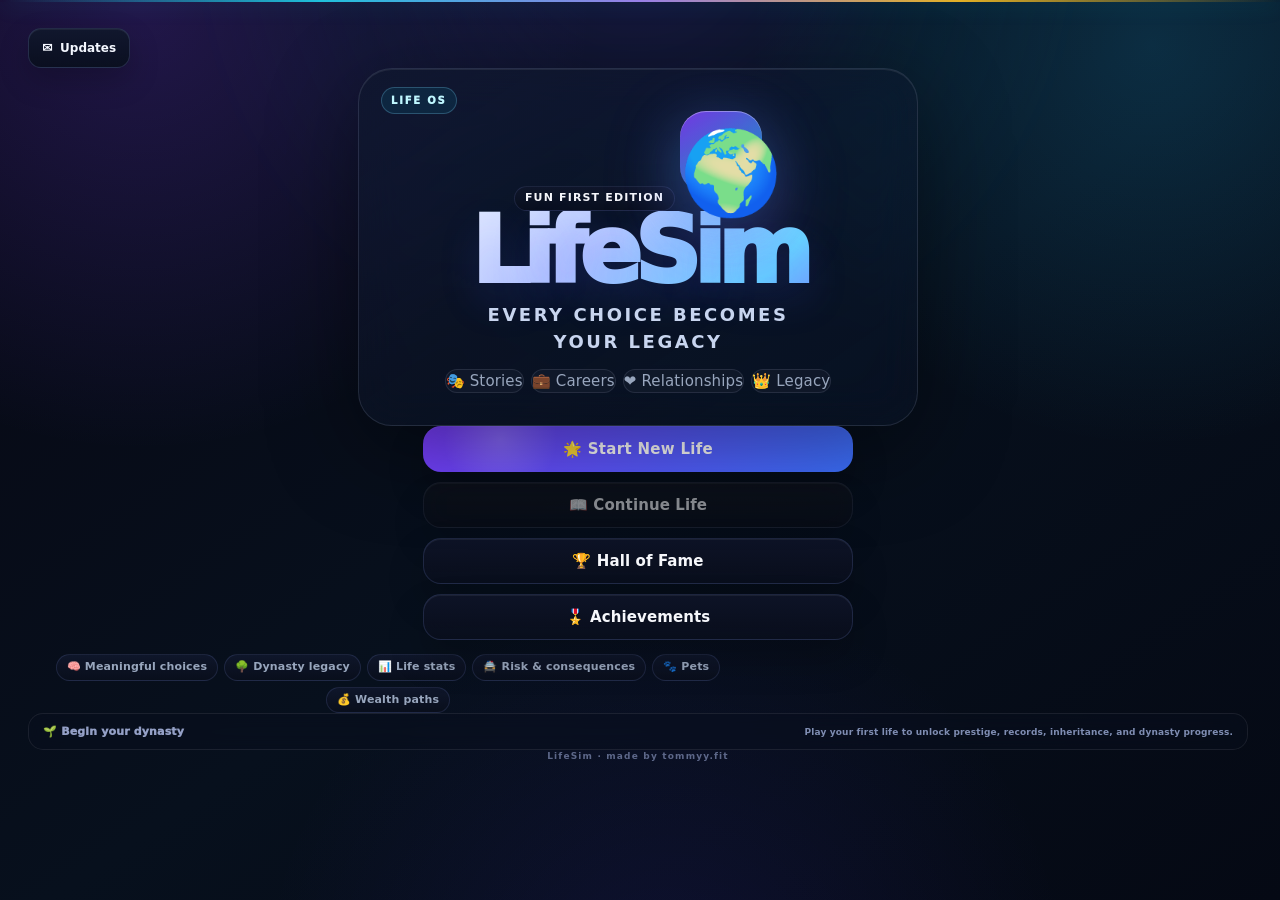
==== commit 7ddf2743: "update" ====
--- a/index.html
+++ b/index.html
@@ -3,15 +3,15 @@
 <head>
 <meta charset="UTF-8">
 <meta name="viewport" content="width=device-width,initial-scale=1,viewport-fit=cover">
-<meta name="description" content="LifeSim v24.2.1: Fun First — connected story arcs, evolving relationships, clearer yearly choices, legacy and optional local Ollama storytelling.">
-<meta name="theme-color" content="#06b6d4">
+<meta name="description" content="LifeSim Fun First — a clear, age-aware life simulation where choices shape relationships, career, wellbeing, wealth, and legacy.">
+<meta name="theme-color" content="#7c6fff">
 <meta name="color-scheme" content="dark light">
 <meta name="application-name" content="LifeSim">
 <meta name="author" content="tommyy.fit">
 <meta property="og:title" content="LifeSim">
 <meta property="og:description" content="Life simulation game with career, family, health, and legacy systems.">
 <meta property="og:type" content="website">
-<title>LifeSim v24.2.1: Fun First</title>
+<title>LifeSim — Fun First</title>
 <link rel="icon" type="image/svg+xml" href="data:image/svg+xml,%3Csvg xmlns='http://www.w3.org/2000/svg' viewBox='0 0 64 64'%3E%3Cdefs%3E%3ClinearGradient id='g' x1='0' x2='1' y1='0' y2='1'%3E%3Cstop offset='0%25' stop-color='%237c6fff'/%3E%3Cstop offset='100%25' stop-color='%2322d3ee'/%3E%3C/linearGradient%3E%3C/defs%3E%3Crect width='64' height='64' rx='16' fill='%230c0b19'/%3E%3Ccircle cx='32' cy='32' r='21' fill='url(%23g)'/%3E%3Cpath d='M18 32h28M32 18c5 4 8 9 8 14s-3 10-8 14c-5-4-8-9-8-14s3-10 8-14Z' fill='none' stroke='white' stroke-width='3.2' stroke-linecap='round' stroke-linejoin='round'/%3E%3Ccircle cx='48' cy='16' r='5' fill='%23fbbf24'/%3E%3C/svg%3E">
 
 
@@ -52,68 +52,34 @@
 <div id="splash-screen" class="screen active" aria-label="Main menu">
   <div class="splash-glow" aria-hidden="true"></div>
 
-  <main class="splash-shell">
-    <header class="splash-toolbar">
-      <div class="splash-build" aria-label="Current version">
-        <span class="splash-build-dot" aria-hidden="true"></span>
-        <span>LifeSim v24.2.1 · Fun First</span>
-      </div>
-      <button type="button" id="btn-updates" class="update-log-fab" onclick="return App.showUpdates(event)" aria-haspopup="dialog" aria-controls="updates-modal" aria-label="Open update log">
-        <span aria-hidden="true">📰</span>
-        <strong>What’s new</strong>
-      </button>
-    </header>
-
-    <section class="splash-main-card" aria-label="Start LifeSim">
-      <div class="splash-brand-panel">
-        <div class="splash-logo">
-          <span class="logo-emoji" aria-hidden="true">🌍</span>
-          <div>
-            <h1>LifeSim</h1>
-            <p class="tagline">Every year changes you. Every choice follows you.</p>
-          </div>
-        </div>
-
-        <p class="splash-intro">
-          Live one enjoyable year at a time. Make a few choices, see what happens, and build a story without managing dozens of systems.
-        </p>
-
-        <div class="splash-keypoints" aria-label="Core features">
-          <div><span aria-hidden="true">🧠</span><p><strong>Connected life chapters</strong><small>Multi-year stories remember trust, conflict, personality and earlier choices.</small></p></div>
-          <div><span aria-hidden="true">🦋</span><p><strong>People with their own lives</strong><small>Relationships now track trust, closeness, respect, conflict and change.</small></p></div>
-          <div><span aria-hidden="true">🌳</span><p><strong>Optional local AI</strong><small>Ollama can enhance recaps and moments while core logic stays offline and deterministic.</small></p></div>
-        </div>
-      </div>
-
-      <div class="splash-action-panel">
-        <div class="splash-action-copy">
-          <span>YOUR STORY</span>
-          <h2>Begin a new life</h2>
-          <p>Create a character or continue from your latest local save.</p>
-        </div>
-
-        <div class="splash-menu" role="menu" aria-label="Main menu actions">
-          <button type="button" class="btn-primary" onclick="App.newLife()">🌟 Start New Life</button>
-          <button type="button" class="btn-secondary" id="btn-continue" onclick="App.loadGame()" disabled>📖 Continue Life</button>
-          <div class="splash-menu-row">
-            <button type="button" class="btn-secondary" onclick="App.showHOF()">🏆 Hall of Fame</button>
-            <button type="button" class="btn-secondary" onclick="App.showAchievements()">🎖️ Achievements</button>
-          </div>
-        </div>
-
-        <p class="splash-save-note">🔒 Saves stay in this browser unless you export them.</p>
-      </div>
-    </section>
-
-    <section class="splash-highlights" aria-label="Version highlights">
-      <article><span aria-hidden="true">📖</span><div><strong>Living story arcs</strong><small>Choices develop across several years instead of disappearing instantly.</small></div></article>
-      <article><span aria-hidden="true">🧭</span><div><strong>Adaptive yearly priorities</strong><small>Focus changes with age, health, work, relationships and money pressure.</small></div></article>
-      <article><span aria-hidden="true">🦙</span><div><strong>Local Ollama mode</strong><small>Use an installed model without making the game dependent on AI.</small></div></article>
-    </section>
-
-    <div id="prestige-panel"></div>
-    <div class="splash-foot">LifeSim · made by tommyy.fit</div>
-  </main>
+  <button type="button" id="btn-updates" class="update-log-fab" onclick="return App.showUpdates(event)" aria-haspopup="dialog" aria-controls="updates-modal" aria-label="Open update log">
+    <span aria-hidden="true">✉️</span><strong>Updates</strong>
+  </button>
+
+  <div class="splash-logo">
+    <div class="ver-badge fun-first-edition">Fun First Edition</div>
+    <span class="logo-emoji" aria-hidden="true">🌍</span>
+    <h1>LifeSim</h1>
+    <p class="tagline">Every choice becomes your legacy</p>
+    <div class="fun-first-badges" aria-label="LifeSim highlights">
+      <span>🎭 Stories</span><span>💼 Careers</span><span>❤️ Relationships</span><span>👑 Legacy</span>
+    </div>
+  </div>
+
+  <div class="splash-menu" role="menu" aria-label="Main menu actions">
+    <button type="button" class="btn-primary btn-pulse" onclick="App.newLife()">🌟 Start New Life</button>
+    <button type="button" class="btn-secondary" id="btn-continue" onclick="App.loadGame()" disabled>📖 Continue Life</button>
+    <button type="button" class="btn-secondary" onclick="App.showHOF()">🏆 Hall of Fame</button>
+    <button type="button" class="btn-secondary" onclick="App.showAchievements()">🎖️ Achievements</button>
+  </div>
+
+  <div class="splash-features" aria-label="Game features">
+    <span>🧠 Meaningful choices</span><span>🌳 Dynasty legacy</span><span>📊 Life stats</span>
+    <span>🚔 Risk &amp; consequences</span><span>🐾 Pets</span><span>💰 Wealth paths</span>
+  </div>
+
+  <div id="prestige-panel"></div>
+  <div class="splash-foot">LifeSim · made by tommyy.fit</div>
 </div>
 
 <!-- CREATE -->
@@ -579,6 +545,7 @@
 <!-- Toasts -->
 <div id="toast-wrap" aria-live="polite" aria-atomic="true"></div>
 
+<script src="js/bootstrap.js"></script>
 <script src="js/helpers.js"></script>
 <script src="data/names.js"></script>
 <script src="data/countries.js"></script>
@@ -622,6 +589,5 @@
 <script src="js/ollama.js"></script>
 <script src="js/lifesim-v24.js"></script>
 <script src="js/lifesim-fun-first.js"></script>
-<!-- Gameplay connection rebuild. -->
 </body>
 </html>
--- a/css/lifesim-fun-first.css
+++ b/css/lifesim-fun-first.css
@@ -6,15 +6,44 @@
   --fun-line:rgba(148,163,184,.16);
   --fun-text:#f6f7fb;
   --fun-muted:#98a6bd;
-  --fun-accent:#7c5cff;
-  --fun-cyan:#20c7d9;
-}
+  --fun-accent:var(--accent,#7c5cff);
+  --fun-cyan:var(--accent2,#20c7d9);
+  --fun-good:#34d399;
+  --fun-bad:#fb7185;
+  --fun-focus:#5eead4;
+  --fun-radius-sm:12px;
+  --fun-radius-md:16px;
+  --fun-radius-lg:20px;
+  --fun-shadow:0 22px 70px rgba(0,0,0,.34);
+}
+
+html.theme-calm{--fun-bg:#071016;--fun-panel:#0c1922;--fun-panel-2:#10212b;--fun-line:rgba(125,211,252,.18);--fun-muted:#a9bbc8}
+html.theme-contrast{--fun-bg:#020204;--fun-panel:#101018;--fun-panel-2:#181826;--fun-line:rgba(255,255,255,.3);--fun-text:#fff;--fun-muted:#d7d7f0;--fun-focus:#fbbf24}
+html.theme-oled{--fun-bg:#000;--fun-panel:#050505;--fun-panel-2:#0a0a0a;--fun-line:rgba(255,255,255,.16)}
 
 html,body{background:var(--fun-bg)!important;}
 body::before{content:"";position:fixed;inset:0;pointer-events:none;z-index:-3;background:radial-gradient(circle at 70% -10%,rgba(32,199,217,.10),transparent 34%),radial-gradient(circle at 8% 100%,rgba(124,92,255,.10),transparent 36%),linear-gradient(180deg,#090d17 0%,#060910 100%)!important;}
 body::after{display:none!important;}
+html.no-background-effects body::before{display:none!important;}
 #game-screen{background:transparent!important;}
 #game-screen::before,#game-screen::after,.game-main::before,.game-main::after{display:none!important;}
+
+/* Canonical Fun First branding across the entry, creation and summary screens. */
+.fun-first-edition{border-color:color-mix(in srgb,var(--fun-accent) 52%,transparent)!important;background:color-mix(in srgb,var(--fun-accent) 13%,transparent)!important;color:var(--fun-text)!important;box-shadow:none!important}
+.fun-first-badges{display:flex;flex-wrap:wrap;justify-content:center;gap:7px;margin-top:13px}
+.fun-first-badges span,.splash-features span{border:1px solid var(--fun-line)!important;border-radius:999px!important;background:color-mix(in srgb,var(--fun-panel-2) 88%,transparent)!important;color:var(--fun-muted)!important;box-shadow:none!important}
+.splash-menu .btn-primary,.origin-ui-begin-btn{background:linear-gradient(135deg,var(--fun-accent),var(--fun-cyan))!important;box-shadow:0 12px 30px color-mix(in srgb,var(--fun-accent) 24%,transparent)!important}
+.splash-menu .btn-secondary,.back-btn{background:var(--fun-panel)!important;border-color:var(--fun-line)!important;color:var(--fun-text)!important;box-shadow:none!important}
+#create-screen .create-inner,#create-screen .create-summary-stack>*,.death-body{border-color:var(--fun-line)!important;box-shadow:var(--fun-shadow)!important}
+
+button:disabled,.fun-choice-btn:disabled{cursor:not-allowed!important;opacity:.55!important;filter:saturate(.55)!important;transform:none!important}
+.age-btn-side.is-aging,.age-btn.is-aging{pointer-events:none;position:relative}
+.age-btn-side.is-aging::after,.age-btn.is-aging::after{content:"";display:inline-block;width:12px;height:12px;margin-left:8px;border:2px solid rgba(255,255,255,.38);border-top-color:#fff;border-radius:50%;animation:funSpin .7s linear infinite}
+@keyframes funSpin{to{transform:rotate(360deg)}}
+
+#lifesim-startup-error{position:fixed;inset:0;z-index:100000;display:grid;place-items:center;padding:24px;background:rgba(2,4,10,.96);color:var(--fun-text);font-family:Inter,system-ui,sans-serif}
+#lifesim-startup-error>div{width:min(520px,100%);padding:28px;border:1px solid rgba(251,113,133,.4);border-radius:var(--fun-radius-lg);background:var(--fun-panel);box-shadow:var(--fun-shadow);text-align:center}
+#lifesim-startup-error span{font-size:38px}#lifesim-startup-error h1{margin:10px 0 6px;font-size:24px}#lifesim-startup-error p{color:var(--fun-muted);line-height:1.55}#lifesim-startup-error button{margin:10px 0;padding:11px 16px;border:0;border-radius:var(--fun-radius-sm);background:linear-gradient(135deg,var(--fun-accent),var(--fun-cyan));color:white;font-weight:850;cursor:pointer}#lifesim-startup-error small{display:block;color:var(--fun-muted)}
 
 .game-sidebar{background:rgba(8,12,22,.94)!important;border-right:1px solid var(--fun-line)!important;box-shadow:none!important;}
 .sidebar-panel-stack{padding:18px 14px!important;gap:12px!important;}
@@ -111,7 +140,16 @@
   .fun-hero{align-items:flex-start}.fun-stage-icon{width:48px;height:48px;font-size:24px}.fun-hero h2{font-size:18px}.fun-hero p{font-size:10px}.fun-mood{grid-template-columns:auto 1fr;padding:8px 10px;min-width:auto}.fun-mood>span{font-size:20px}.fun-overview{gap:7px}.fun-stat,.fun-money{min-height:66px;padding:10px}.fun-stat>span,.fun-money>span{width:31px;height:31px;font-size:16px}.fun-stat b,.fun-money b{font-size:14px}.fun-section{padding:13px;border-radius:16px}.fun-section-head{align-items:flex-start}.fun-section-head h3{font-size:16px}.fun-random-btn{padding:7px 9px;font-size:9px}.fun-actions{grid-template-columns:1fr}.fun-action-card{min-height:67px}.fun-next-year{align-items:flex-start;flex-direction:column}.fun-next-year>button{width:100%;justify-content:center}.fun-more-grid{grid-template-columns:1fr}.nav-bar{gap:3px;padding:5px!important}.nav-bar .nt{height:47px!important}.nav-bar .ni{font-size:15px!important}.nav-bar .nl{font-size:8px!important}.fun-optional-head{flex-wrap:wrap}.fun-optional-head div{order:-1;flex-basis:100%}
 }
 
-@media (prefers-reduced-motion:reduce){.fun-life,.fun-action-card,.fun-next-year>button{animation:none!important;transition:none!important}}
+@media (prefers-reduced-motion:reduce){.fun-life,.fun-action-card,.fun-next-year>button,.age-btn-side.is-aging::after,.age-btn.is-aging::after{animation:none!important;transition:none!important}}
+
+/* Clear keyboard focus on every control introduced by the Fun First layer. */
+.fun-first :is(button,a[href],input,select,textarea,[tabindex]:not([tabindex="-1"])):focus-visible,#lifesim-startup-error button:focus-visible{
+  outline:3px solid var(--fun-focus)!important;
+  outline-offset:3px!important;
+  box-shadow:0 0 0 5px color-mix(in srgb,var(--fun-focus) 18%,transparent)!important;
+}
+
+html.no-auto-motion .fun-life,html.no-auto-motion .fun-action-card,html.no-auto-motion .fun-next-year>button,html.no-auto-motion .age-btn-side.is-aging::after,html.no-auto-motion .age-btn.is-aging::after{animation:none!important;transition:none!important}
 /* Kill inherited purple/white shell layers from older themes. */
 #game-screen,.game-sidebar,.sidebar-panel-stack,.game-main,.content-area{background-color:transparent!important;background-image:none!important;}
 .game-sidebar{background:#080c16!important;}
